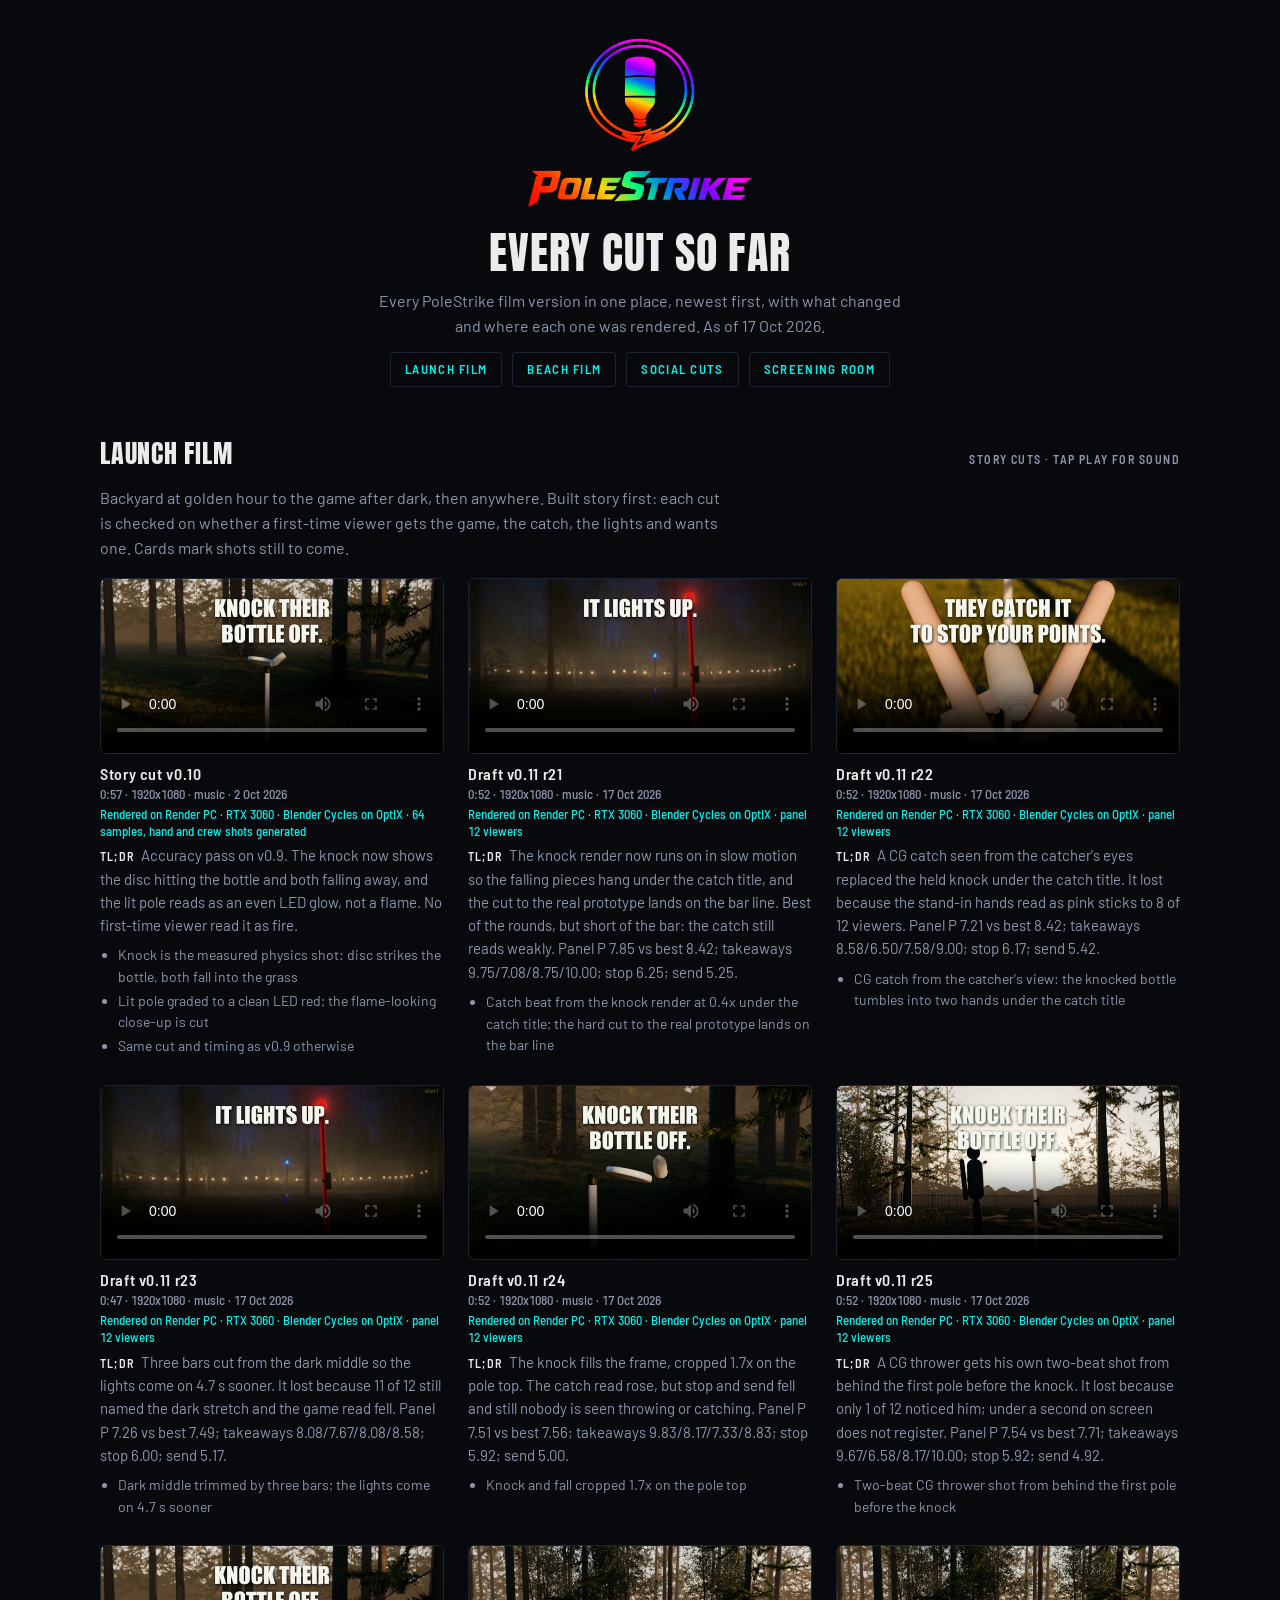
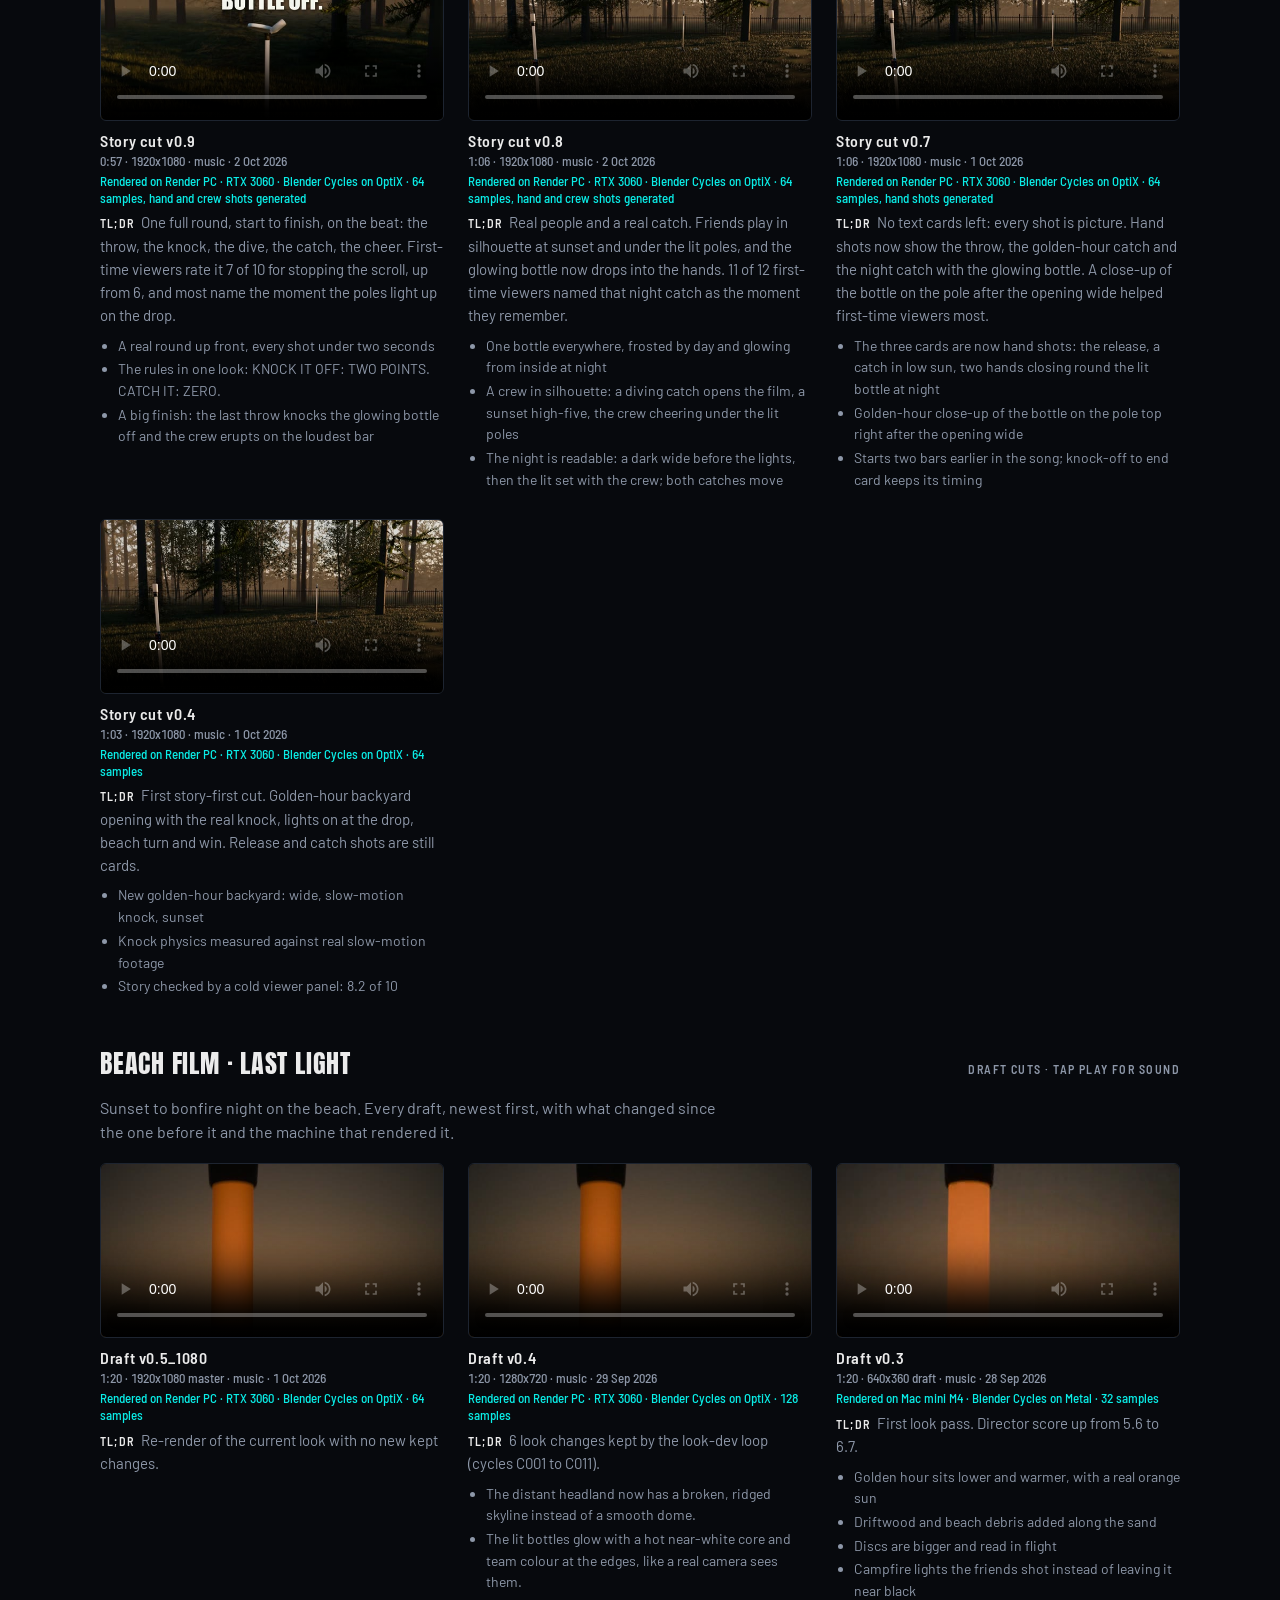
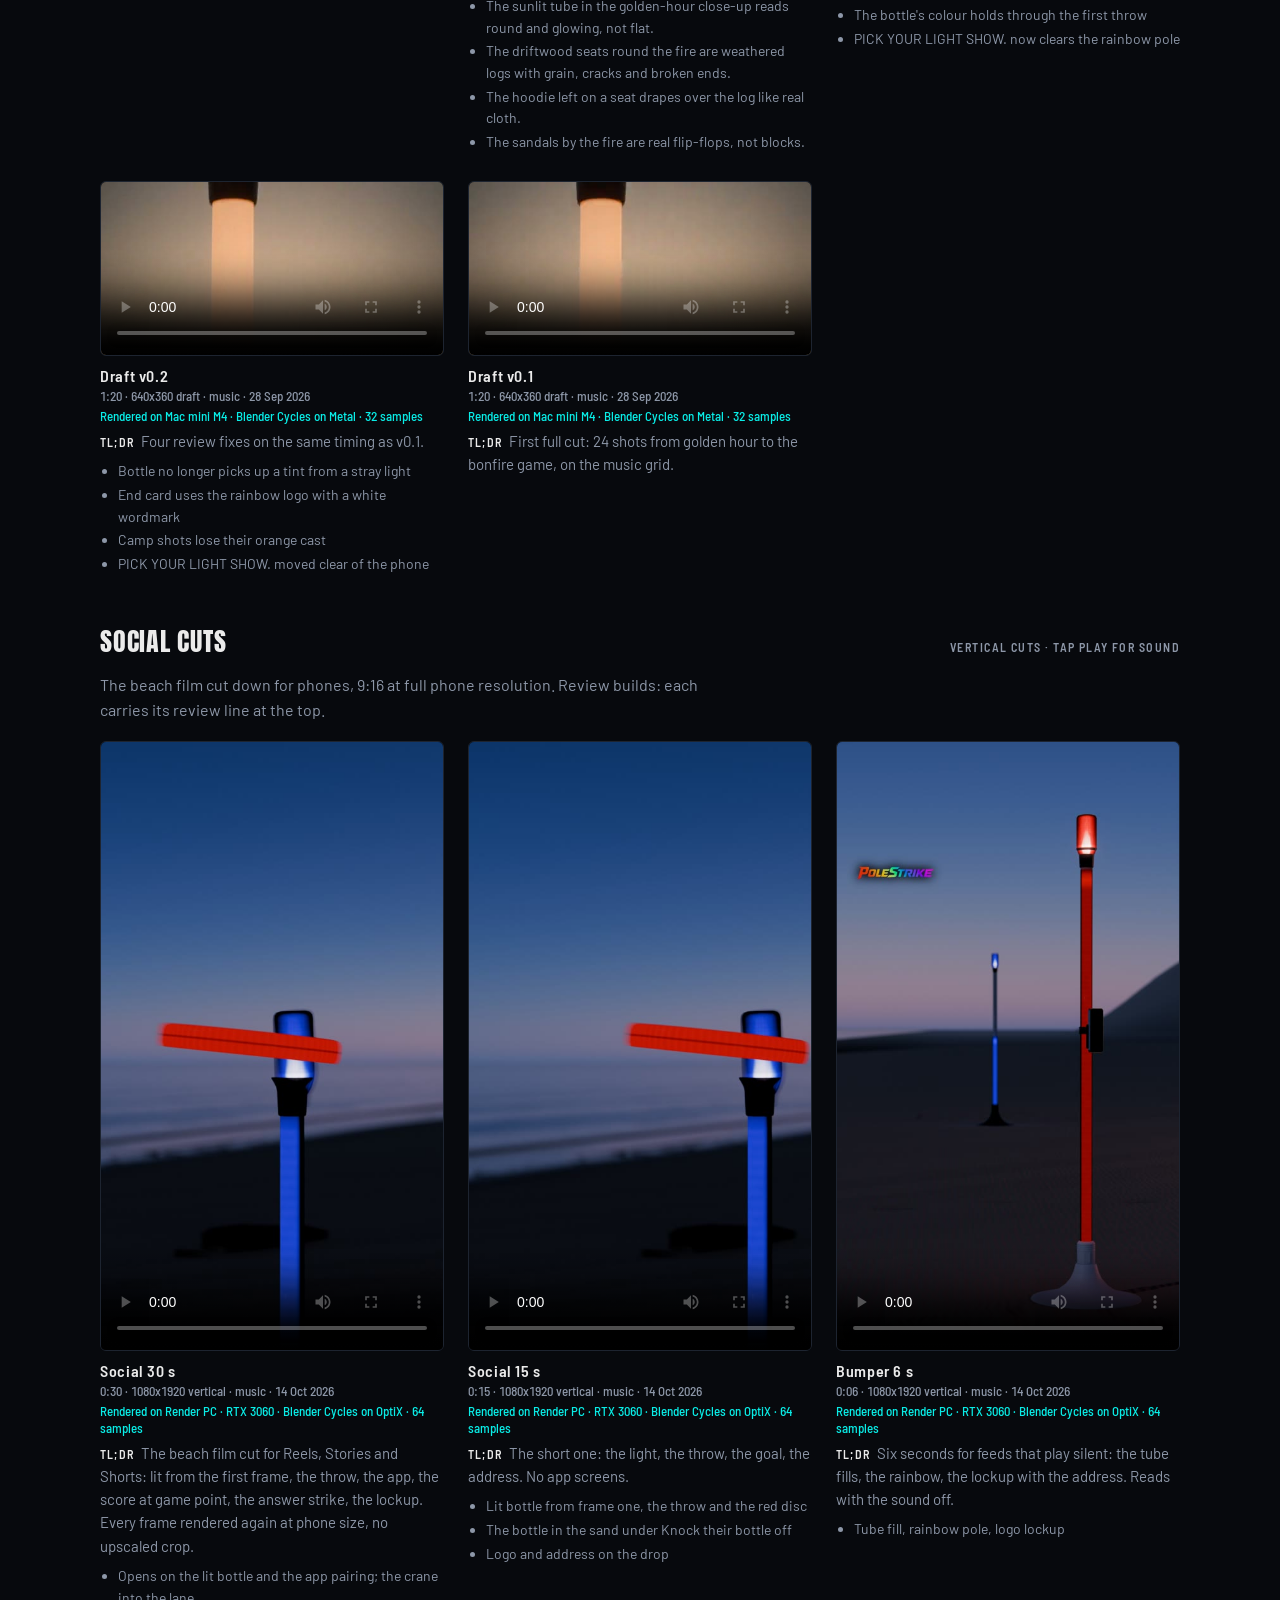
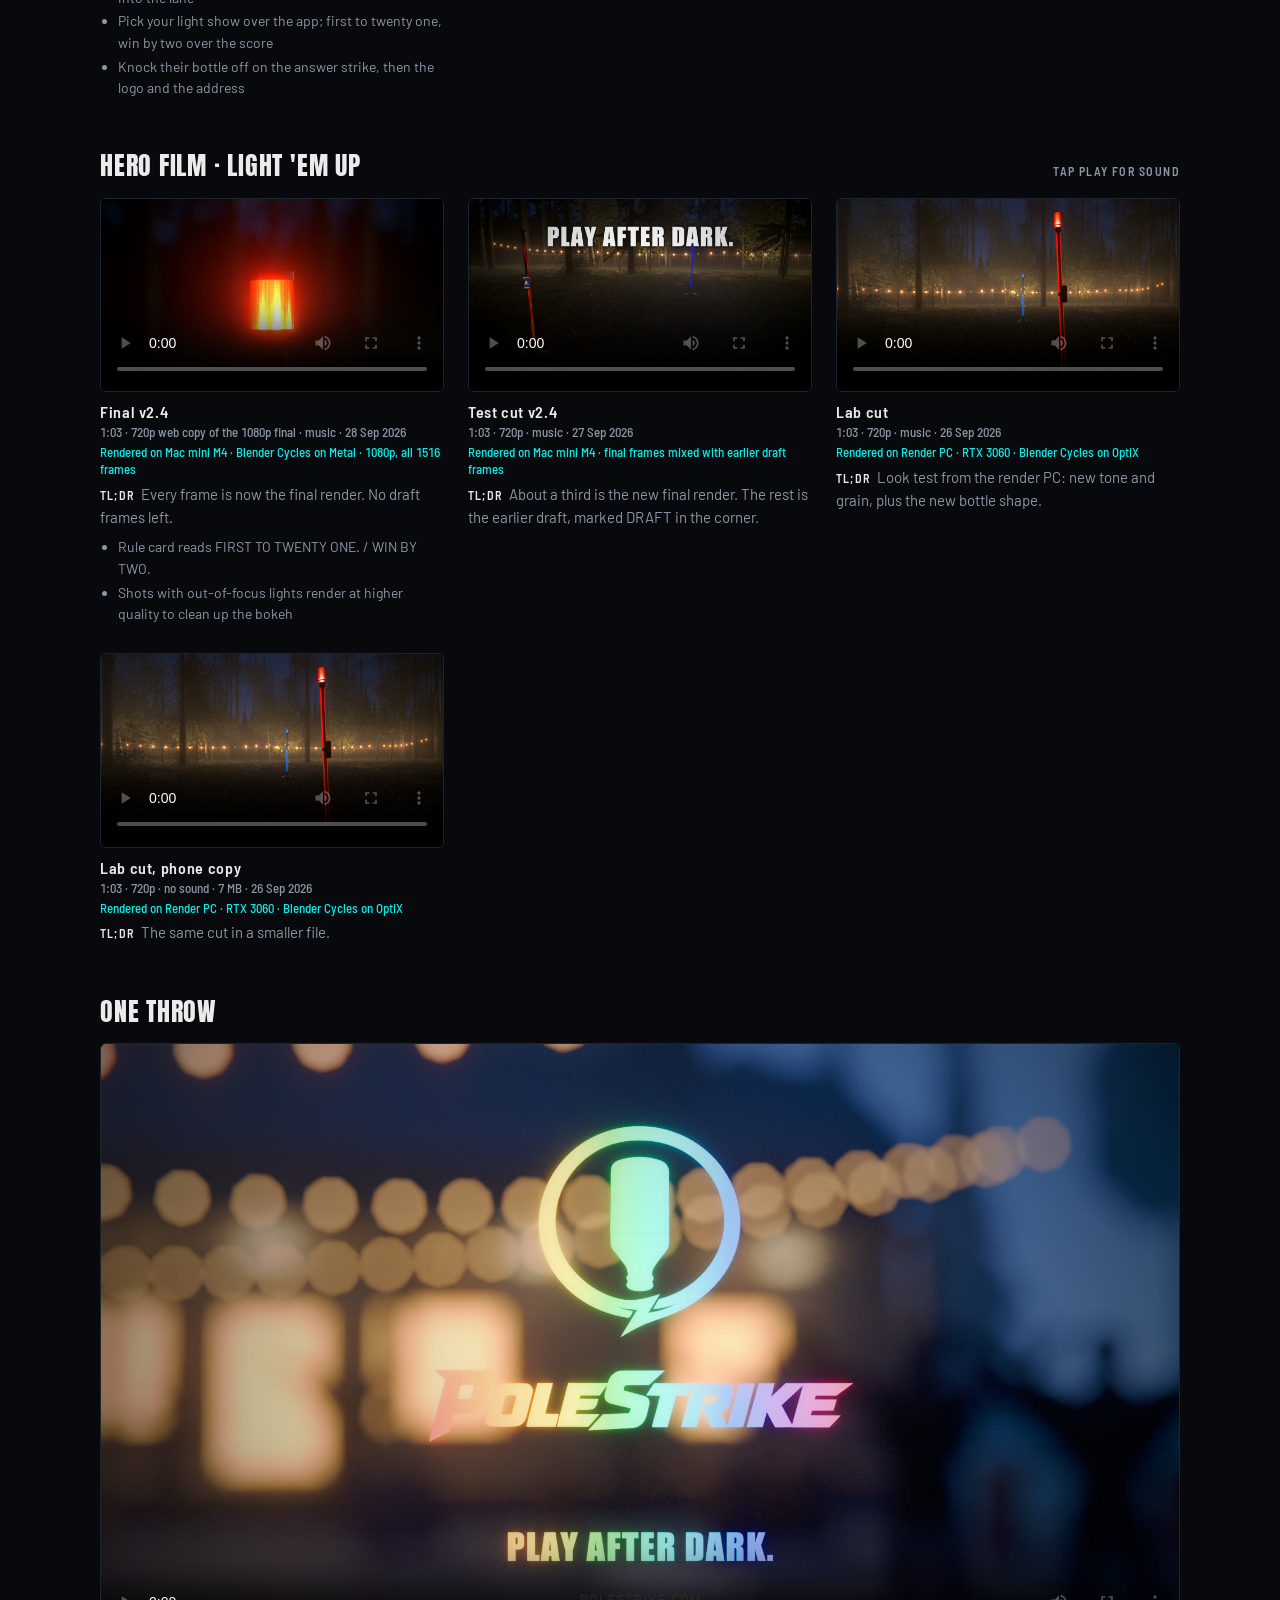
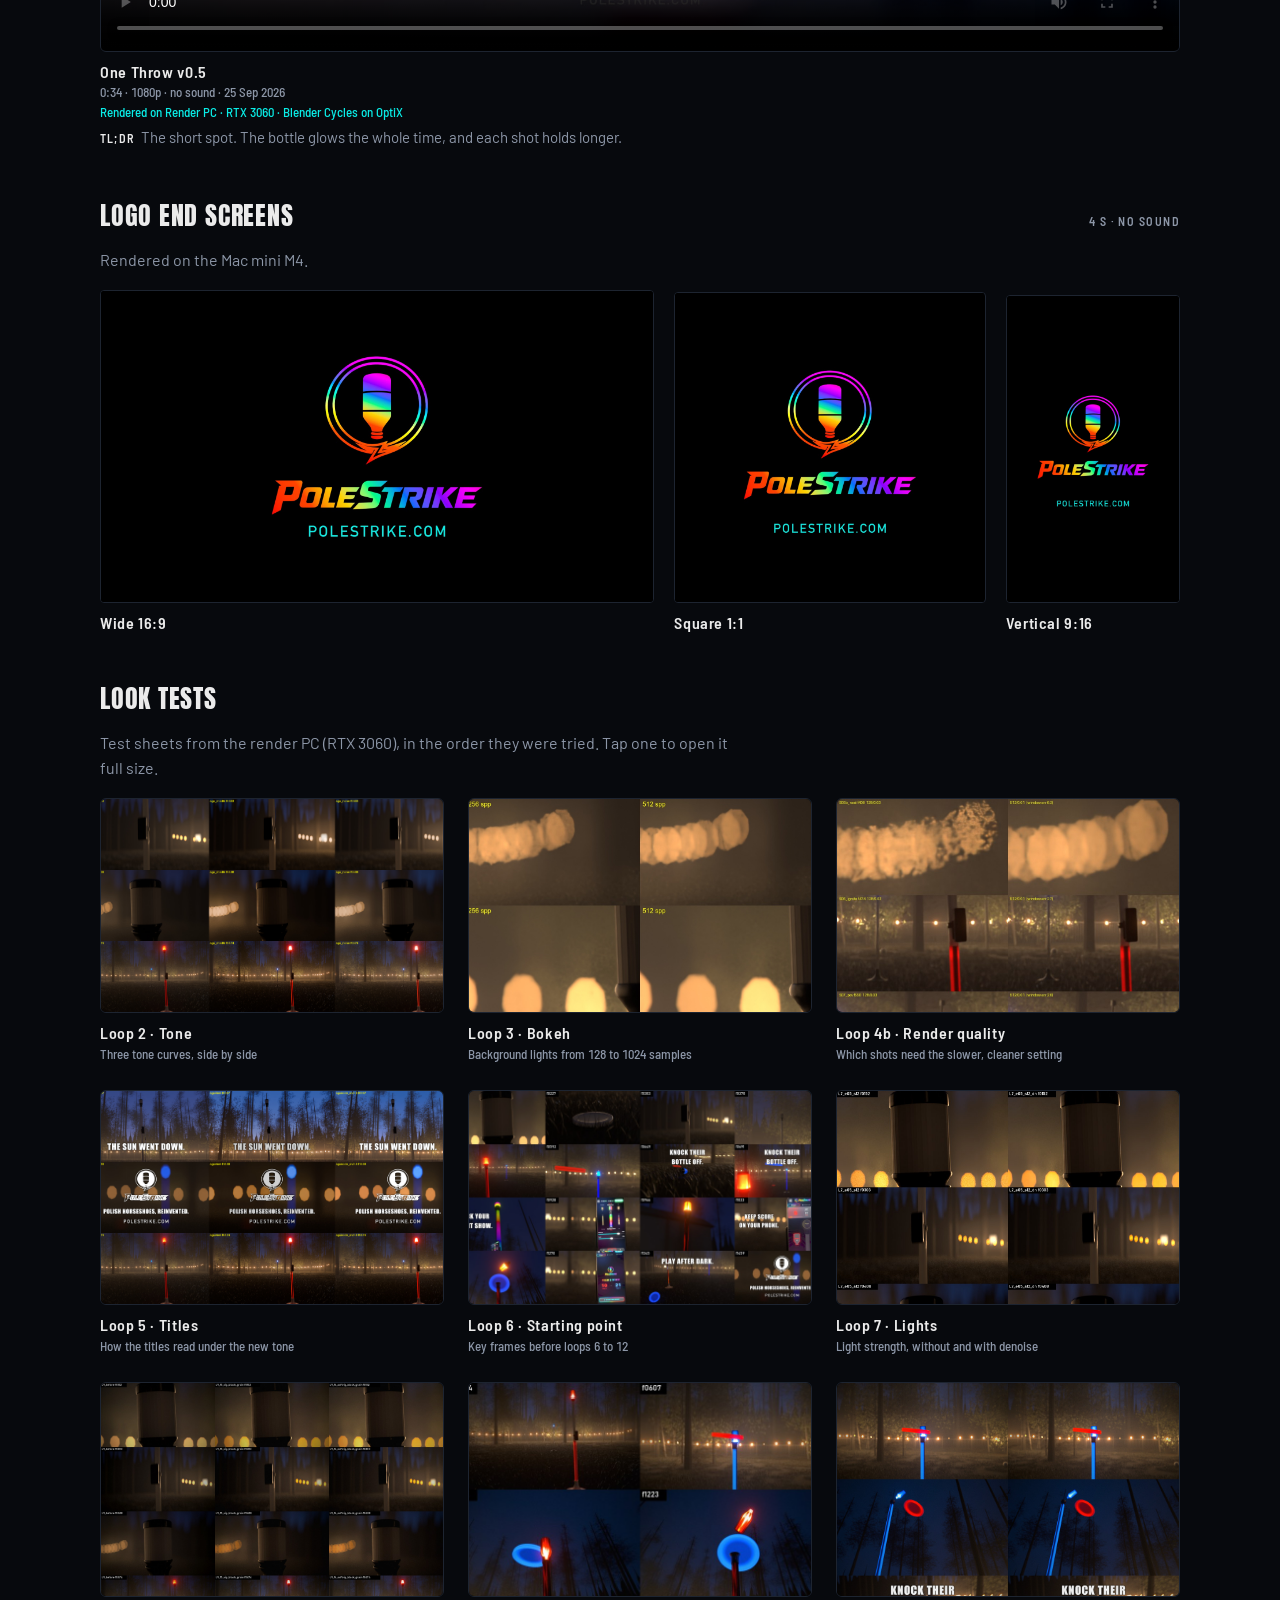
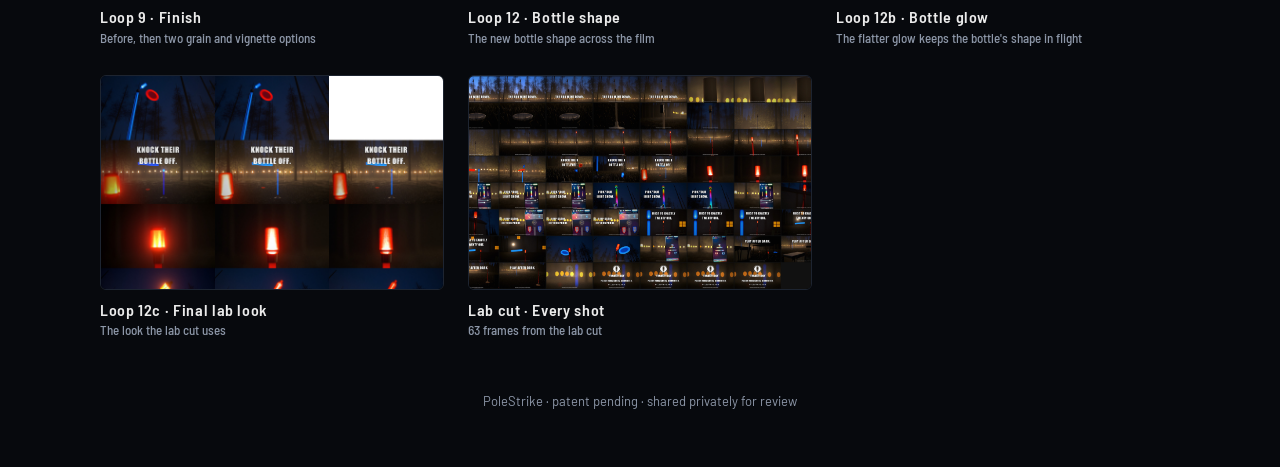
==== versions/index.html @ b23488db "Versions page: launch draft v0.11 r25 Co-Authored-By: Claude Fable 5.1 <noreply@anthropic.com>" ====
<!doctype html>
<html lang="en">
<head>
<meta charset="utf-8">
<meta name="viewport" content="width=device-width,initial-scale=1,viewport-fit=cover">
<meta name="robots" content="noindex, nofollow">
<title>PoleStrike Cuts</title>
<link rel="preconnect" href="https://fonts.googleapis.com">
<link rel="preconnect" href="https://fonts.gstatic.com" crossorigin>
<link rel="stylesheet" href="https://fonts.googleapis.com/css2?family=Anton&family=Barlow:wght@400;500;600&family=Barlow+Semi+Condensed:wght@500;600&display=swap">
<style>
  /* Same night palette as the screening room. */
  :root {
    color-scheme: dark;
    --night: #07090d;
    --panel: #10141b;
    --line: #1d2430;
    --text: #ebebeb;
    --muted: #8d97a8;
    --cyan: #0aede7;
    --display: "Anton", Impact, "Arial Narrow", sans-serif;
    --body: "Barlow", "Helvetica Neue", Arial, sans-serif;
    --label: "Barlow Semi Condensed", "Arial Narrow", Arial, sans-serif;
  }
  * { box-sizing: border-box; }
  body {
    margin: 0;
    background: var(--night);
    color: var(--text);
    font: 16px/1.55 var(--body);
    padding: max(32px, env(safe-area-inset-top)) 16px max(56px, env(safe-area-inset-bottom));
  }
  .wrap { max-width: 1080px; margin-inline: auto; display: grid; gap: 52px; }
  header { display: grid; justify-items: center; gap: 14px; text-align: center; }
  header img { width: min(240px, 56vw); height: auto; }
  header p { margin: 0; color: var(--muted); max-width: 60ch; }
  h1 {
    font: 400 clamp(30px, 5vw, 44px)/1.05 var(--display);
    letter-spacing: .02em; text-transform: uppercase; margin: 0; text-wrap: balance;
  }
  h2 {
    font: 400 26px/1.1 var(--display); letter-spacing: .03em; text-transform: uppercase;
    margin: 0; text-wrap: balance;
  }
  nav { display: flex; flex-wrap: wrap; justify-content: center; gap: 10px; }
  nav a {
    font: 600 13px/1 var(--label); letter-spacing: .1em; text-transform: uppercase;
    color: var(--cyan); text-decoration: none; border: 1px solid var(--line);
    padding: 10px 14px; border-radius: 3px;
  }
  nav a:hover, nav a:focus-visible { border-color: var(--cyan); }
  section { display: grid; gap: 18px; }
  .head { display: flex; flex-wrap: wrap; align-items: baseline; justify-content: space-between; gap: 8px 16px; }
  .label { font: 600 12px/1 var(--label); letter-spacing: .12em; text-transform: uppercase; color: var(--muted); }
  .note { margin: 0; color: var(--muted); max-width: 70ch; }
  .cuts, .sheets { display: grid; grid-template-columns: repeat(auto-fit, minmax(min(300px, 100%), 1fr)); gap: 28px 24px; }
  .sheets { grid-template-columns: repeat(auto-fill, minmax(min(300px, 100%), 1fr)); }
  figure { margin: 0; display: grid; gap: 10px; align-content: start; }
  video, figure img {
    display: block; width: 100%; height: auto; background: #000;
    border: 1px solid var(--line); border-radius: 6px;
  }
  .sheets img { aspect-ratio: 16 / 10; object-fit: cover; object-position: top; }
  .sheets a { display: block; border-radius: 6px; }
  .sheets a:hover img, .sheets a:focus-visible img { border-color: var(--cyan); }
  figcaption { display: grid; gap: 3px; }
  figcaption b { font: 600 16px/1.2 var(--label); letter-spacing: .04em; }
  figcaption span { font: 500 13px/1.3 var(--label); color: var(--muted); font-variant-numeric: tabular-nums; }
  figcaption p { margin: 2px 0 0; color: var(--muted); font-size: 15px; }
  .stings { display: grid; grid-template-columns: 1.78fr 1fr 0.56fr; gap: 20px; align-items: end; }
  .stings video { border-radius: 4px; }
  footer { color: var(--muted); font-size: 13px; text-align: center; }
  @media (max-width: 720px) {
    .stings { grid-template-columns: 1fr 0.56fr; }
    .stings figure.wide { grid-column: 1 / -1; }
  }

  figcaption .where { color: var(--cyan); }
  figcaption strong { font: 600 12px/1 var(--label); letter-spacing: .1em; color: var(--text); margin-right: 4px; }
  .chg { margin: 4px 0 0; padding-left: 18px; color: var(--muted); font-size: 14px; display: grid; gap: 2px; }
</style>
</head>
<body>
<div class="wrap">
  <header>
    <img src="../room/logo.png" alt="PoleStrike logo: the rainbow bottle emblem over the PoleStrike wordmark" width="900" height="615">
    <h1>Every cut so far</h1>
    <p>Every PoleStrike film version in one place, newest first, with what changed and where each one was rendered. As of 17 Oct 2026.</p>
    <nav aria-label="Sections"><a href="#launch-h">Launch film</a><a href="#beach-h">Beach film</a><a href="#social-h">Social cuts</a><a href="../room/">Screening room</a></nav>
  </header>
  <section aria-labelledby="launch-h"><div class="head"><h2 id="launch-h">Launch film</h2><span class="label">Story cuts · tap play for sound</span></div><p class="note">Backyard at golden hour to the game after dark, then anywhere. Built story first: each cut is checked on whether a first-time viewer gets the game, the catch, the lights and wants one. Cards mark shots still to come.</p><div class="cuts"><figure><video controls playsinline preload="metadata" poster="launch-v0.10.jpg" src="launch-v0.10.mp4"></video><figcaption><b>Story cut v0.10</b><span>0:57 · 1920x1080 · music · 2 Oct 2026</span><span class="where">Rendered on Render PC · RTX 3060 · Blender Cycles on OptiX · 64 samples, hand and crew shots generated</span><p><strong>TL;DR</strong> Accuracy pass on v0.9. The knock now shows the disc hitting the bottle and both falling away, and the lit pole reads as an even LED glow, not a flame. No first-time viewer read it as fire.</p><ul class="chg"><li>Knock is the measured physics shot: disc strikes the bottle, both fall into the grass</li><li>Lit pole graded to a clean LED red; the flame-looking close-up is cut</li><li>Same cut and timing as v0.9 otherwise</li></ul></figcaption></figure><figure><video controls playsinline preload="metadata" poster="launch-v0.11r21.jpg" src="launch-v0.11r21.mp4"></video><figcaption><b>Draft v0.11 r21</b><span>0:52 · 1920x1080 · music · 17 Oct 2026</span><span class="where">Rendered on Render PC · RTX 3060 · Blender Cycles on OptiX · panel 12 viewers</span><p><strong>TL;DR</strong> The knock render now runs on in slow motion so the falling pieces hang under the catch title, and the cut to the real prototype lands on the bar line. Best of the rounds, but short of the bar: the catch still reads weakly. Panel P 7.85 vs best 8.42; takeaways 9.75/7.08/8.75/10.00; stop 6.25; send 5.25.</p><ul class="chg"><li>Catch beat from the knock render at 0.4x under the catch title; the hard cut to the real prototype lands on the bar line</li></ul></figcaption></figure><figure><video controls playsinline preload="metadata" poster="launch-v0.11r22.jpg" src="launch-v0.11r22.mp4"></video><figcaption><b>Draft v0.11 r22</b><span>0:52 · 1920x1080 · music · 17 Oct 2026</span><span class="where">Rendered on Render PC · RTX 3060 · Blender Cycles on OptiX · panel 12 viewers</span><p><strong>TL;DR</strong> A CG catch seen from the catcher&#x27;s eyes replaced the held knock under the catch title. It lost because the stand-in hands read as pink sticks to 8 of 12 viewers. Panel P 7.21 vs best 8.42; takeaways 8.58/6.50/7.58/9.00; stop 6.17; send 5.42.</p><ul class="chg"><li>CG catch from the catcher&#x27;s view: the knocked bottle tumbles into two hands under the catch title</li></ul></figcaption></figure><figure><video controls playsinline preload="metadata" poster="launch-v0.11r23.jpg" src="launch-v0.11r23.mp4"></video><figcaption><b>Draft v0.11 r23</b><span>0:47 · 1920x1080 · music · 17 Oct 2026</span><span class="where">Rendered on Render PC · RTX 3060 · Blender Cycles on OptiX · panel 12 viewers</span><p><strong>TL;DR</strong> Three bars cut from the dark middle so the lights come on 4.7 s sooner. It lost because 11 of 12 still named the dark stretch and the game read fell. Panel P 7.26 vs best 7.49; takeaways 8.08/7.67/8.08/8.58; stop 6.00; send 5.17.</p><ul class="chg"><li>Dark middle trimmed by three bars; the lights come on 4.7 s sooner</li></ul></figcaption></figure><figure><video controls playsinline preload="metadata" poster="launch-v0.11r24.jpg" src="launch-v0.11r24.mp4"></video><figcaption><b>Draft v0.11 r24</b><span>0:52 · 1920x1080 · music · 17 Oct 2026</span><span class="where">Rendered on Render PC · RTX 3060 · Blender Cycles on OptiX · panel 12 viewers</span><p><strong>TL;DR</strong> The knock fills the frame, cropped 1.7x on the pole top. The catch read rose, but stop and send fell and still nobody is seen throwing or catching. Panel P 7.51 vs best 7.56; takeaways 9.83/8.17/7.33/8.83; stop 5.92; send 5.00.</p><ul class="chg"><li>Knock and fall cropped 1.7x on the pole top</li></ul></figcaption></figure><figure><video controls playsinline preload="metadata" poster="launch-v0.11r25.jpg" src="launch-v0.11r25.mp4"></video><figcaption><b>Draft v0.11 r25</b><span>0:52 · 1920x1080 · music · 17 Oct 2026</span><span class="where">Rendered on Render PC · RTX 3060 · Blender Cycles on OptiX · panel 12 viewers</span><p><strong>TL;DR</strong> A CG thrower gets his own two-beat shot from behind the first pole before the knock. It lost because only 1 of 12 noticed him; under a second on screen does not register. Panel P 7.54 vs best 7.71; takeaways 9.67/6.58/8.17/10.00; stop 5.92; send 4.92.</p><ul class="chg"><li>Two-beat CG thrower shot from behind the first pole before the knock</li></ul></figcaption></figure><figure><video controls playsinline preload="metadata" poster="launch-v0.9.jpg" src="launch-v0.9.mp4"></video><figcaption><b>Story cut v0.9</b><span>0:57 · 1920x1080 · music · 2 Oct 2026</span><span class="where">Rendered on Render PC · RTX 3060 · Blender Cycles on OptiX · 64 samples, hand and crew shots generated</span><p><strong>TL;DR</strong> One full round, start to finish, on the beat: the throw, the knock, the dive, the catch, the cheer. First-time viewers rate it 7 of 10 for stopping the scroll, up from 6, and most name the moment the poles light up on the drop.</p><ul class="chg"><li>A real round up front, every shot under two seconds</li><li>The rules in one look: KNOCK IT OFF: TWO POINTS. CATCH IT: ZERO.</li><li>A big finish: the last throw knocks the glowing bottle off and the crew erupts on the loudest bar</li></ul></figcaption></figure><figure><video controls playsinline preload="metadata" poster="launch-v0.8.jpg" src="launch-v0.8.mp4"></video><figcaption><b>Story cut v0.8</b><span>1:06 · 1920x1080 · music · 2 Oct 2026</span><span class="where">Rendered on Render PC · RTX 3060 · Blender Cycles on OptiX · 64 samples, hand and crew shots generated</span><p><strong>TL;DR</strong> Real people and a real catch. Friends play in silhouette at sunset and under the lit poles, and the glowing bottle now drops into the hands. 11 of 12 first-time viewers named that night catch as the moment they remember.</p><ul class="chg"><li>One bottle everywhere, frosted by day and glowing from inside at night</li><li>A crew in silhouette: a diving catch opens the film, a sunset high-five, the crew cheering under the lit poles</li><li>The night is readable: a dark wide before the lights, then the lit set with the crew; both catches move</li></ul></figcaption></figure><figure><video controls playsinline preload="metadata" poster="launch-v0.7.jpg" src="launch-v0.7.mp4"></video><figcaption><b>Story cut v0.7</b><span>1:06 · 1920x1080 · music · 1 Oct 2026</span><span class="where">Rendered on Render PC · RTX 3060 · Blender Cycles on OptiX · 64 samples, hand shots generated</span><p><strong>TL;DR</strong> No text cards left: every shot is picture. Hand shots now show the throw, the golden-hour catch and the night catch with the glowing bottle. A close-up of the bottle on the pole after the opening wide helped first-time viewers most.</p><ul class="chg"><li>The three cards are now hand shots: the release, a catch in low sun, two hands closing round the lit bottle at night</li><li>Golden-hour close-up of the bottle on the pole top right after the opening wide</li><li>Starts two bars earlier in the song; knock-off to end card keeps its timing</li></ul></figcaption></figure><figure><video controls playsinline preload="metadata" poster="launch-v0.4.jpg" src="launch-v0.4.mp4"></video><figcaption><b>Story cut v0.4</b><span>1:03 · 1920x1080 · music · 1 Oct 2026</span><span class="where">Rendered on Render PC · RTX 3060 · Blender Cycles on OptiX · 64 samples</span><p><strong>TL;DR</strong> First story-first cut. Golden-hour backyard opening with the real knock, lights on at the drop, beach turn and win. Release and catch shots are still cards.</p><ul class="chg"><li>New golden-hour backyard: wide, slow-motion knock, sunset</li><li>Knock physics measured against real slow-motion footage</li><li>Story checked by a cold viewer panel: 8.2 of 10</li></ul></figcaption></figure></div></section><section aria-labelledby="beach-h"><div class="head"><h2 id="beach-h">Beach film · Last Light</h2><span class="label">Draft cuts · tap play for sound</span></div><p class="note">Sunset to bonfire night on the beach. Every draft, newest first, with what changed since the one before it and the machine that rendered it.</p><div class="cuts"><figure><video controls playsinline preload="metadata" poster="beach-v0.5_1080.jpg" src="beach-v0.5_1080.mp4"></video><figcaption><b>Draft v0.5_1080</b><span>1:20 · 1920x1080 master · music · 1 Oct 2026</span><span class="where">Rendered on Render PC · RTX 3060 · Blender Cycles on OptiX · 64 samples</span><p><strong>TL;DR</strong> Re-render of the current look with no new kept changes.</p></figcaption></figure><figure><video controls playsinline preload="metadata" poster="beach-v0.4.jpg" src="beach-v0.4.mp4"></video><figcaption><b>Draft v0.4</b><span>1:20 · 1280x720 · music · 29 Sep 2026</span><span class="where">Rendered on Render PC · RTX 3060 · Blender Cycles on OptiX · 128 samples</span><p><strong>TL;DR</strong> 6 look changes kept by the look-dev loop (cycles C001 to C011).</p><ul class="chg"><li>The distant headland now has a broken, ridged skyline instead of a smooth dome.</li><li>The lit bottles glow with a hot near-white core and team colour at the edges, like a real camera sees them.</li><li>The sunlit tube in the golden-hour close-up reads round and glowing, not flat.</li><li>The driftwood seats round the fire are weathered logs with grain, cracks and broken ends.</li><li>The hoodie left on a seat drapes over the log like real cloth.</li><li>The sandals by the fire are real flip-flops, not blocks.</li></ul></figcaption></figure><figure><video controls playsinline preload="metadata" poster="beach-v0.3.jpg" src="beach-v0.3.mp4"></video><figcaption><b>Draft v0.3</b><span>1:20 · 640x360 draft · music · 28 Sep 2026</span><span class="where">Rendered on Mac mini M4 · Blender Cycles on Metal · 32 samples</span><p><strong>TL;DR</strong> First look pass. Director score up from 5.6 to 6.7.</p><ul class="chg"><li>Golden hour sits lower and warmer, with a real orange sun</li><li>Driftwood and beach debris added along the sand</li><li>Discs are bigger and read in flight</li><li>Campfire lights the friends shot instead of leaving it near black</li><li>The bottle&#x27;s colour holds through the first throw</li><li>PICK YOUR LIGHT SHOW. now clears the rainbow pole</li></ul></figcaption></figure><figure><video controls playsinline preload="metadata" poster="beach-v0.2.jpg" src="beach-v0.2.mp4"></video><figcaption><b>Draft v0.2</b><span>1:20 · 640x360 draft · music · 28 Sep 2026</span><span class="where">Rendered on Mac mini M4 · Blender Cycles on Metal · 32 samples</span><p><strong>TL;DR</strong> Four review fixes on the same timing as v0.1.</p><ul class="chg"><li>Bottle no longer picks up a tint from a stray light</li><li>End card uses the rainbow logo with a white wordmark</li><li>Camp shots lose their orange cast</li><li>PICK YOUR LIGHT SHOW. moved clear of the phone</li></ul></figcaption></figure><figure><video controls playsinline preload="metadata" poster="beach-v0.1.jpg" src="beach-v0.1.mp4"></video><figcaption><b>Draft v0.1</b><span>1:20 · 640x360 draft · music · 28 Sep 2026</span><span class="where">Rendered on Mac mini M4 · Blender Cycles on Metal · 32 samples</span><p><strong>TL;DR</strong> First full cut: 24 shots from golden hour to the bonfire game, on the music grid.</p></figcaption></figure></div></section><section aria-labelledby="social-h"><div class="head"><h2 id="social-h">Social cuts</h2><span class="label">Vertical cuts · tap play for sound</span></div><p class="note">The beach film cut down for phones, 9:16 at full phone resolution. Review builds: each carries its review line at the top.</p><div class="cuts"><figure><video controls playsinline preload="metadata" poster="social30-native.jpg" src="social30-native.mp4"></video><figcaption><b>Social 30 s</b><span>0:30 · 1080x1920 vertical · music · 14 Oct 2026</span><span class="where">Rendered on Render PC · RTX 3060 · Blender Cycles on OptiX · 64 samples</span><p><strong>TL;DR</strong> The beach film cut for Reels, Stories and Shorts: lit from the first frame, the throw, the app, the score at game point, the answer strike, the lockup. Every frame rendered again at phone size, no upscaled crop.</p><ul class="chg"><li>Opens on the lit bottle and the app pairing; the crane into the lane</li><li>Pick your light show over the app; first to twenty one, win by two over the score</li><li>Knock their bottle off on the answer strike, then the logo and the address</li></ul></figcaption></figure><figure><video controls playsinline preload="metadata" poster="social15-native.jpg" src="social15-native.mp4"></video><figcaption><b>Social 15 s</b><span>0:15 · 1080x1920 vertical · music · 14 Oct 2026</span><span class="where">Rendered on Render PC · RTX 3060 · Blender Cycles on OptiX · 64 samples</span><p><strong>TL;DR</strong> The short one: the light, the throw, the goal, the address. No app screens.</p><ul class="chg"><li>Lit bottle from frame one, the throw and the red disc</li><li>The bottle in the sand under Knock their bottle off</li><li>Logo and address on the drop</li></ul></figcaption></figure><figure><video controls playsinline preload="metadata" poster="bumper-native.jpg" src="bumper-native.mp4"></video><figcaption><b>Bumper 6 s</b><span>0:06 · 1080x1920 vertical · music · 14 Oct 2026</span><span class="where">Rendered on Render PC · RTX 3060 · Blender Cycles on OptiX · 64 samples</span><p><strong>TL;DR</strong> Six seconds for feeds that play silent: the tube fills, the rainbow, the lockup with the address. Reads with the sound off.</p><ul class="chg"><li>Tube fill, rainbow pole, logo lockup</li></ul></figcaption></figure></div></section><section aria-labelledby="hero-h"><div class="head"><h2 id="hero-h">Hero film · Light &#x27;Em Up</h2><span class="label">Tap play for sound</span></div><div class="cuts"><figure><video controls playsinline preload="metadata" poster="film-v2.4-final.jpg" src="film-v2.4-final.mp4"></video><figcaption><b>Final v2.4</b><span>1:03 · 720p web copy of the 1080p final · music · 28 Sep 2026</span><span class="where">Rendered on Mac mini M4 · Blender Cycles on Metal · 1080p, all 1516 frames</span><p><strong>TL;DR</strong> Every frame is now the final render. No draft frames left.</p><ul class="chg"><li>Rule card reads FIRST TO TWENTY ONE. / WIN BY TWO.</li><li>Shots with out-of-focus lights render at higher quality to clean up the bokeh</li></ul></figcaption></figure><figure><video controls playsinline preload="metadata" poster="../room/poster.jpg" src="../room/film.mp4"></video><figcaption><b>Test cut v2.4</b><span>1:03 · 720p · music · 27 Sep 2026</span><span class="where">Rendered on Mac mini M4 · final frames mixed with earlier draft frames</span><p><strong>TL;DR</strong> About a third is the new final render. The rest is the earlier draft, marked DRAFT in the corner.</p></figcaption></figure><figure><video controls playsinline preload="metadata" poster="../poster-r0.jpg" src="../v2lab-720p-r0.mp4"></video><figcaption><b>Lab cut</b><span>1:03 · 720p · music · 26 Sep 2026</span><span class="where">Rendered on Render PC · RTX 3060 · Blender Cycles on OptiX</span><p><strong>TL;DR</strong> Look test from the render PC: new tone and grain, plus the new bottle shape.</p></figcaption></figure><figure><video controls playsinline preload="metadata" poster="../poster-r0.jpg" src="lab-cut-phone.mp4"></video><figcaption><b>Lab cut, phone copy</b><span>1:03 · 720p · no sound · 7 MB · 26 Sep 2026</span><span class="where">Rendered on Render PC · RTX 3060 · Blender Cycles on OptiX</span><p><strong>TL;DR</strong> The same cut in a smaller file.</p></figcaption></figure></div></section><section aria-labelledby="throw-h"><div class="head"><h2 id="throw-h">One Throw</h2></div><div class="cuts"><figure><video controls playsinline preload="metadata" poster="one-throw-v05.jpg" src="one-throw-v05.mp4"></video><figcaption><b>One Throw v0.5</b><span>0:34 · 1080p · no sound · 25 Sep 2026</span><span class="where">Rendered on Render PC · RTX 3060 · Blender Cycles on OptiX</span><p><strong>TL;DR</strong> The short spot. The bottle glows the whole time, and each shot holds longer.</p></figcaption></figure></div></section><section aria-labelledby="stings-h"><div class="head"><h2 id="stings-h">Logo end screens</h2><span class="label">4 s · no sound</span></div><p class="note">Rendered on the Mac mini M4.</p><div class="stings"><figure class="wide"><video src="../room/sting_wide.mp4" poster="sting-wide.jpg" autoplay muted loop playsinline aria-label="Wide 16:9 logo end screen"></video><figcaption><b>Wide 16:9</b></figcaption></figure><figure><video src="../room/sting_square.mp4" poster="sting-square.jpg" autoplay muted loop playsinline aria-label="Square 1:1 logo end screen"></video><figcaption><b>Square 1:1</b></figcaption></figure><figure><video src="../room/sting_vertical.mp4" poster="sting-vertical.jpg" autoplay muted loop playsinline aria-label="Vertical 9:16 logo end screen"></video><figcaption><b>Vertical 9:16</b></figcaption></figure></div></section><section aria-labelledby="look-h"><div class="head"><h2 id="look-h">Look tests</h2></div><p class="note">Test sheets from the render PC (RTX 3060), in the order they were tried. Tap one to open it full size.</p><div class="sheets"><figure><a href="lab-02-tone.jpg"><img src="lab-02-tone.jpg" alt="Loop 2 test sheet: three tone curves compared" width="1920" height="1080" loading="lazy"></a><figcaption><b>Loop 2 · Tone</b><span>Three tone curves, side by side</span></figcaption></figure><figure><a href="lab-03-bokeh.jpg"><img src="lab-03-bokeh.jpg" alt="Loop 3 test sheet: background lights at four sample counts" width="2160" height="660" loading="lazy"></a><figcaption><b>Loop 3 · Bokeh</b><span>Background lights from 128 to 1024 samples</span></figcaption></figure><figure><a href="lab-04b-samples.jpg"><img src="lab-04b-samples.jpg" alt="Loop 4b test sheet: shots at two quality settings" width="960" height="2700" loading="lazy"></a><figcaption><b>Loop 4b · Render quality</b><span>Which shots need the slower, cleaner setting</span></figcaption></figure><figure><a href="lab-05-titles.jpg"><img src="lab-05-titles.jpg" alt="Loop 5 test sheet: titles under three tone settings" width="1920" height="1080" loading="lazy"></a><figcaption><b>Loop 5 · Titles</b><span>How the titles read under the new tone</span></figcaption></figure><figure><a href="lab-06-start.jpg"><img src="lab-06-start.jpg" alt="Loop 6 test sheet: key frames before the later look changes" width="2304" height="864" loading="lazy"></a><figcaption><b>Loop 6 · Starting point</b><span>Key frames before loops 6 to 12</span></figcaption></figure><figure><a href="lab-07-lights.jpg"><img src="lab-07-lights.jpg" alt="Loop 7 test sheet: light strength without and with denoise" width="1280" height="2160" loading="lazy"></a><figcaption><b>Loop 7 · Lights</b><span>Light strength, without and with denoise</span></figcaption></figure><figure><a href="lab-09-finish.jpg"><img src="lab-09-finish.jpg" alt="Loop 9 test sheet: finish options compared" width="1920" height="2160" loading="lazy"></a><figcaption><b>Loop 9 · Finish</b><span>Before, then two grain and vignette options</span></figcaption></figure><figure><a href="lab-12-bottle.jpg"><img src="lab-12-bottle.jpg" alt="Loop 12 test sheet: the new bottle shape across the film" width="2304" height="432" loading="lazy"></a><figcaption><b>Loop 12 · Bottle shape</b><span>The new bottle shape across the film</span></figcaption></figure><figure><a href="lab-12b-glow.jpg"><img src="lab-12b-glow.jpg" alt="Loop 12b test sheet: two bottle glow settings" width="960" height="1890" loading="lazy"></a><figcaption><b>Loop 12b · Bottle glow</b><span>The flatter glow keeps the bottle&#x27;s shape in flight</span></figcaption></figure><figure><a href="lab-12c-final.jpg"><img src="lab-12c-final.jpg" alt="Loop 12c test sheet: the final lab look" width="1440" height="1080" loading="lazy"></a><figcaption><b>Loop 12c · Final lab look</b><span>The look the lab cut uses</span></figcaption></figure><figure><a href="lab-cut-every-shot.jpg"><img src="lab-cut-every-shot.jpg" alt="Contact sheet of 63 frames from the lab cut" width="2592" height="1472" loading="lazy"></a><figcaption><b>Lab cut · Every shot</b><span>63 frames from the lab cut</span></figcaption></figure></div></section>
  <footer>PoleStrike · patent pending · shared privately for review</footer>
</div>
</body>
</html>
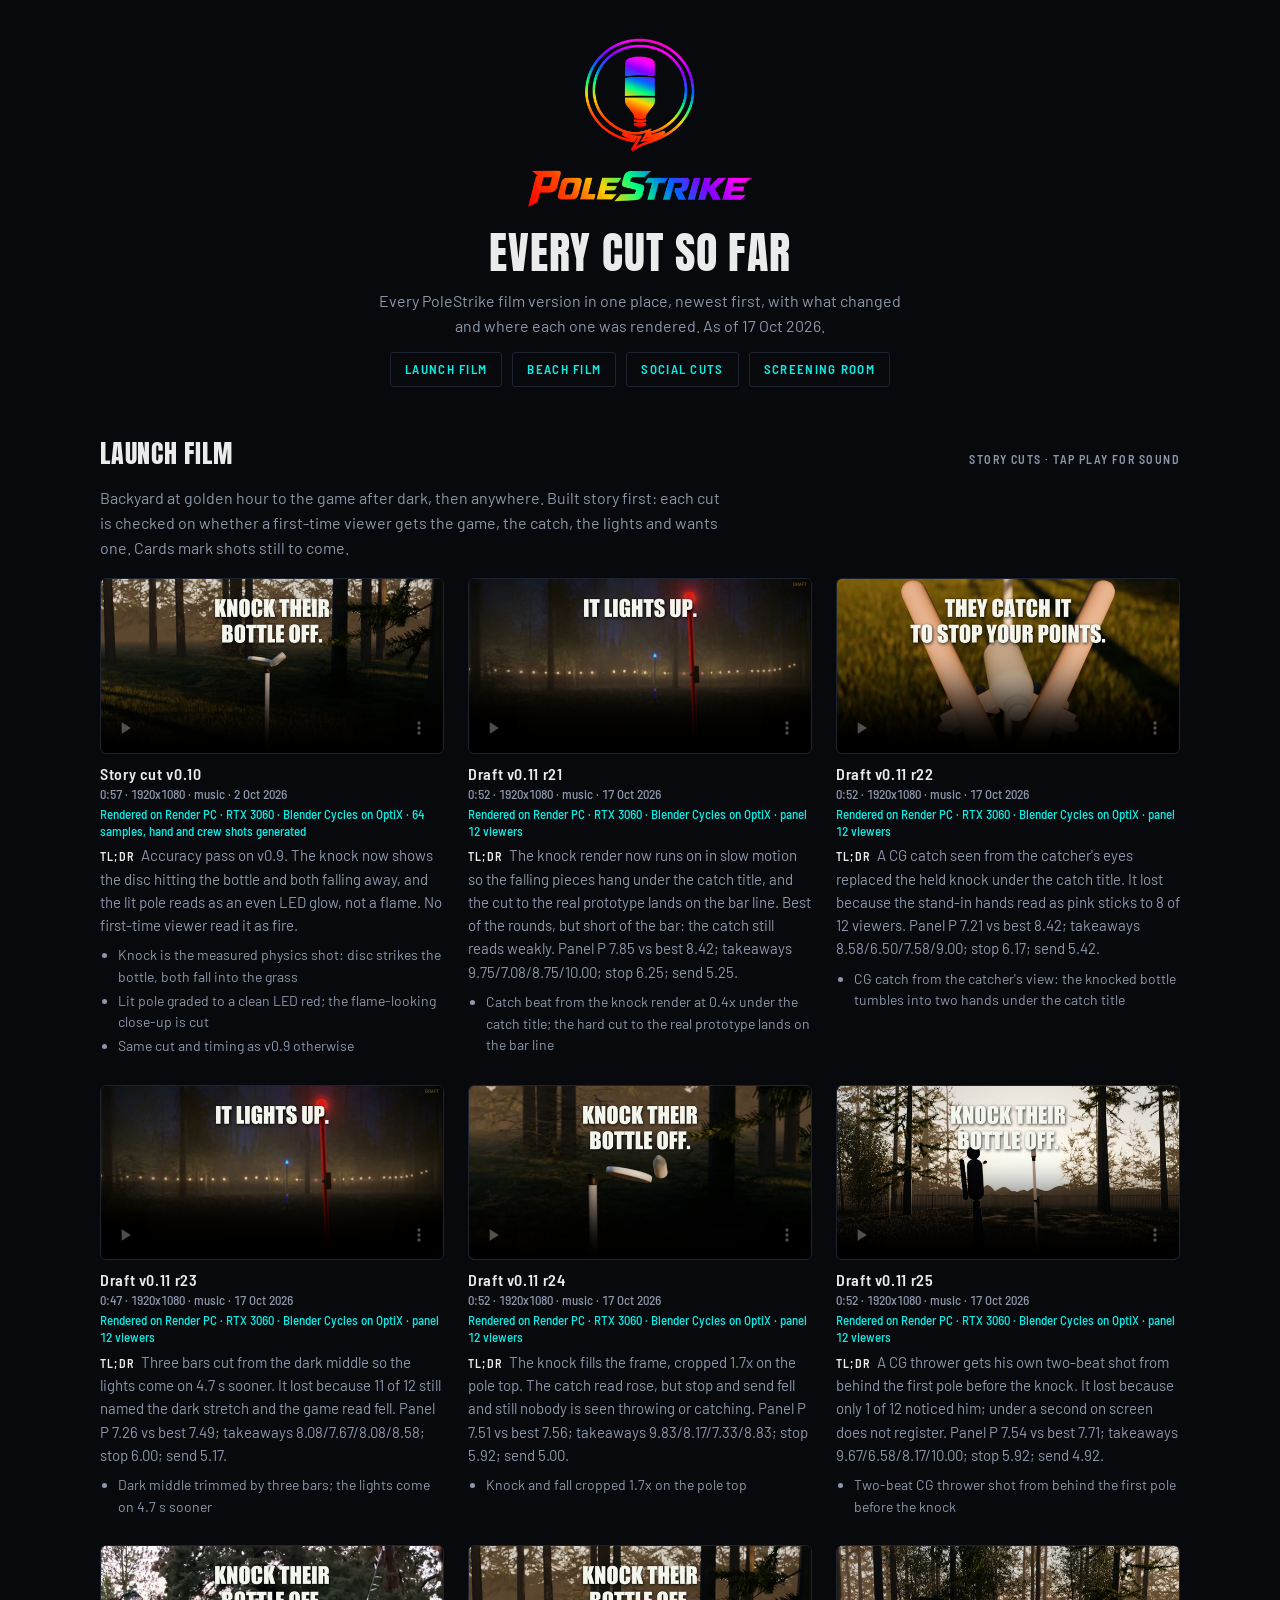
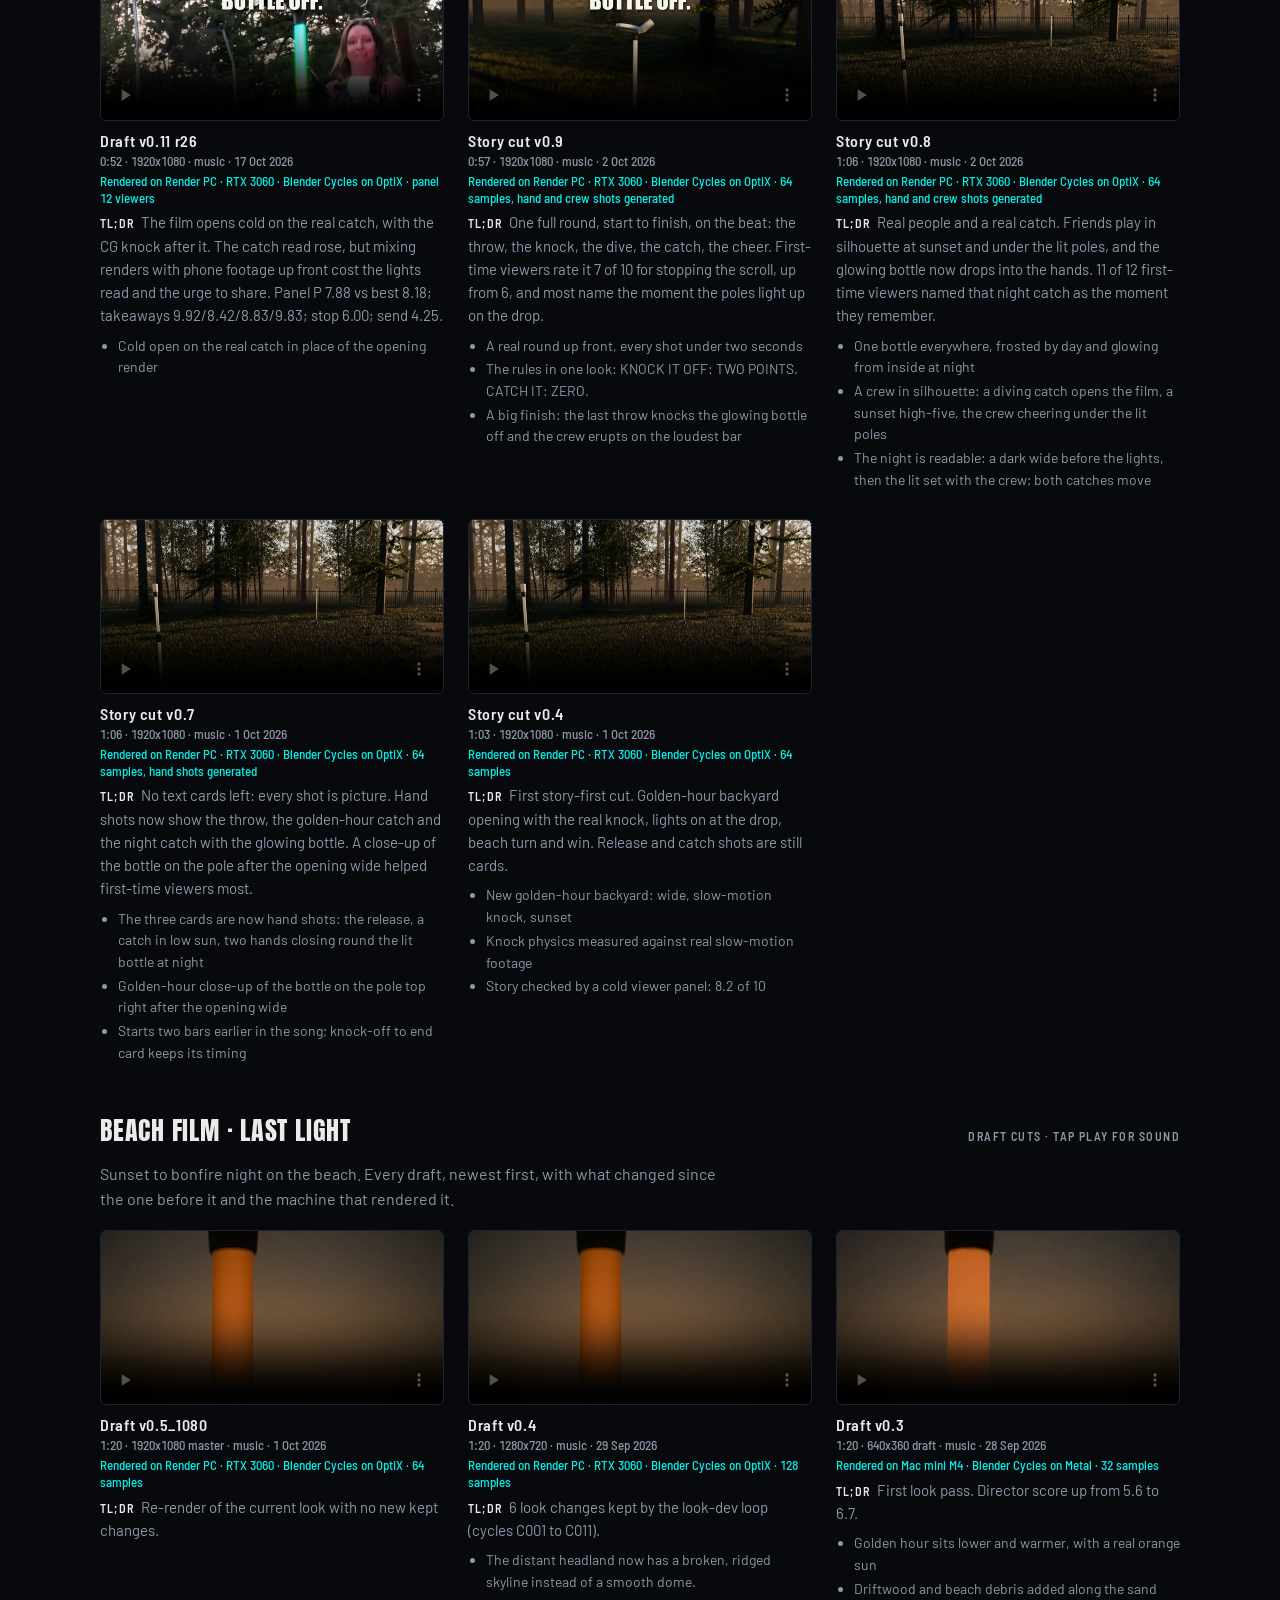
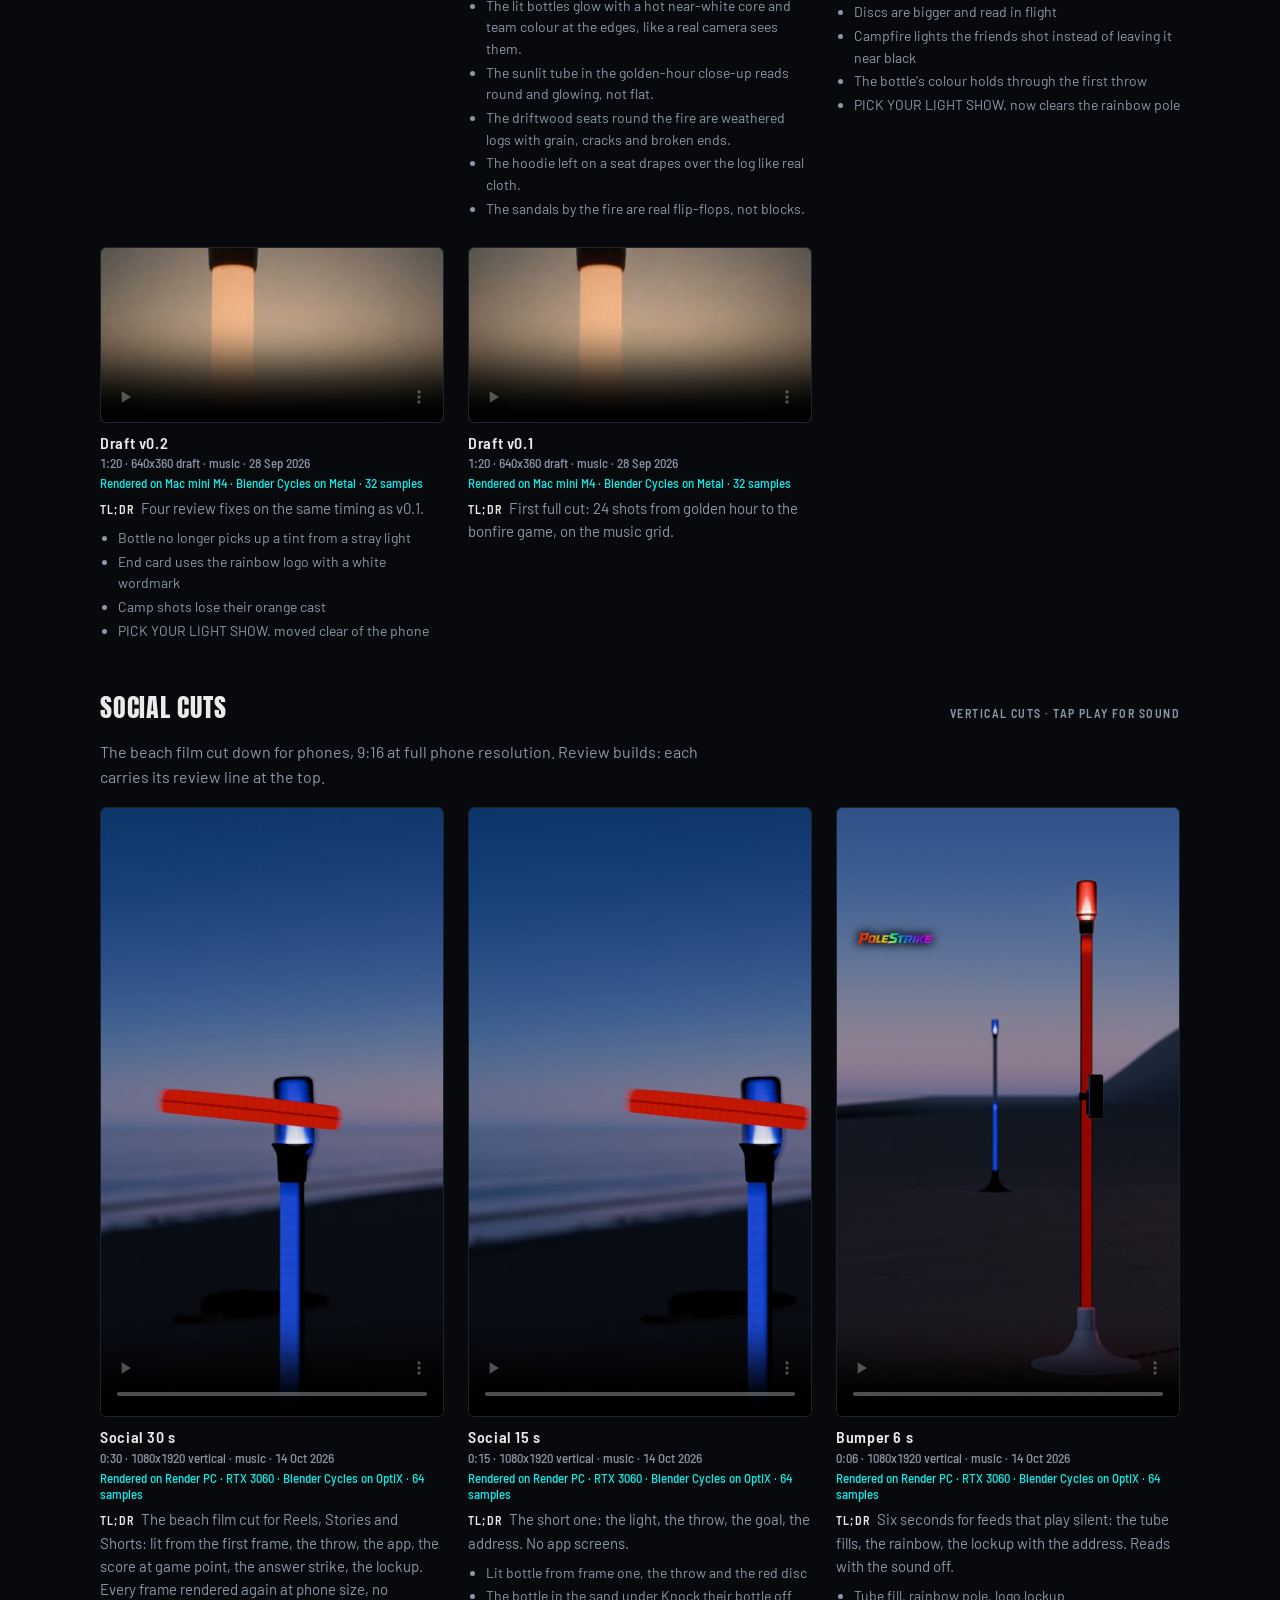
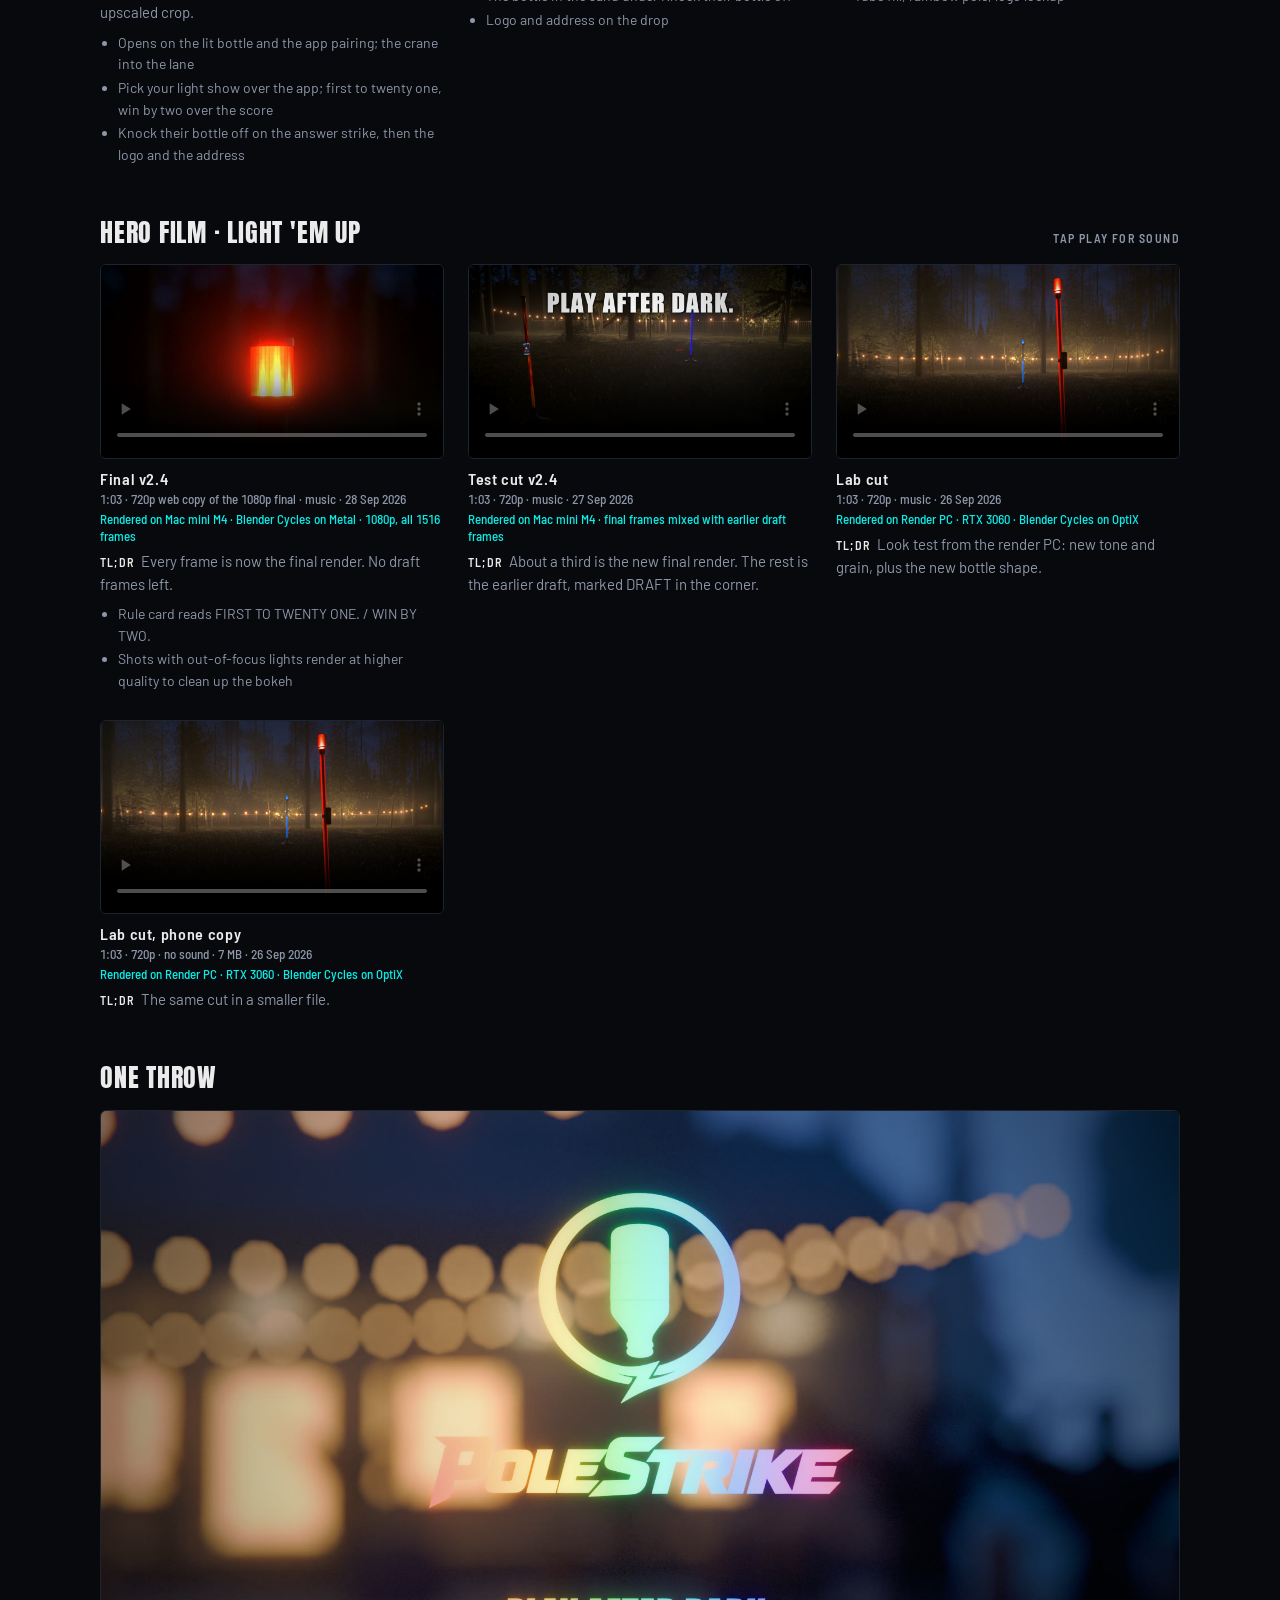
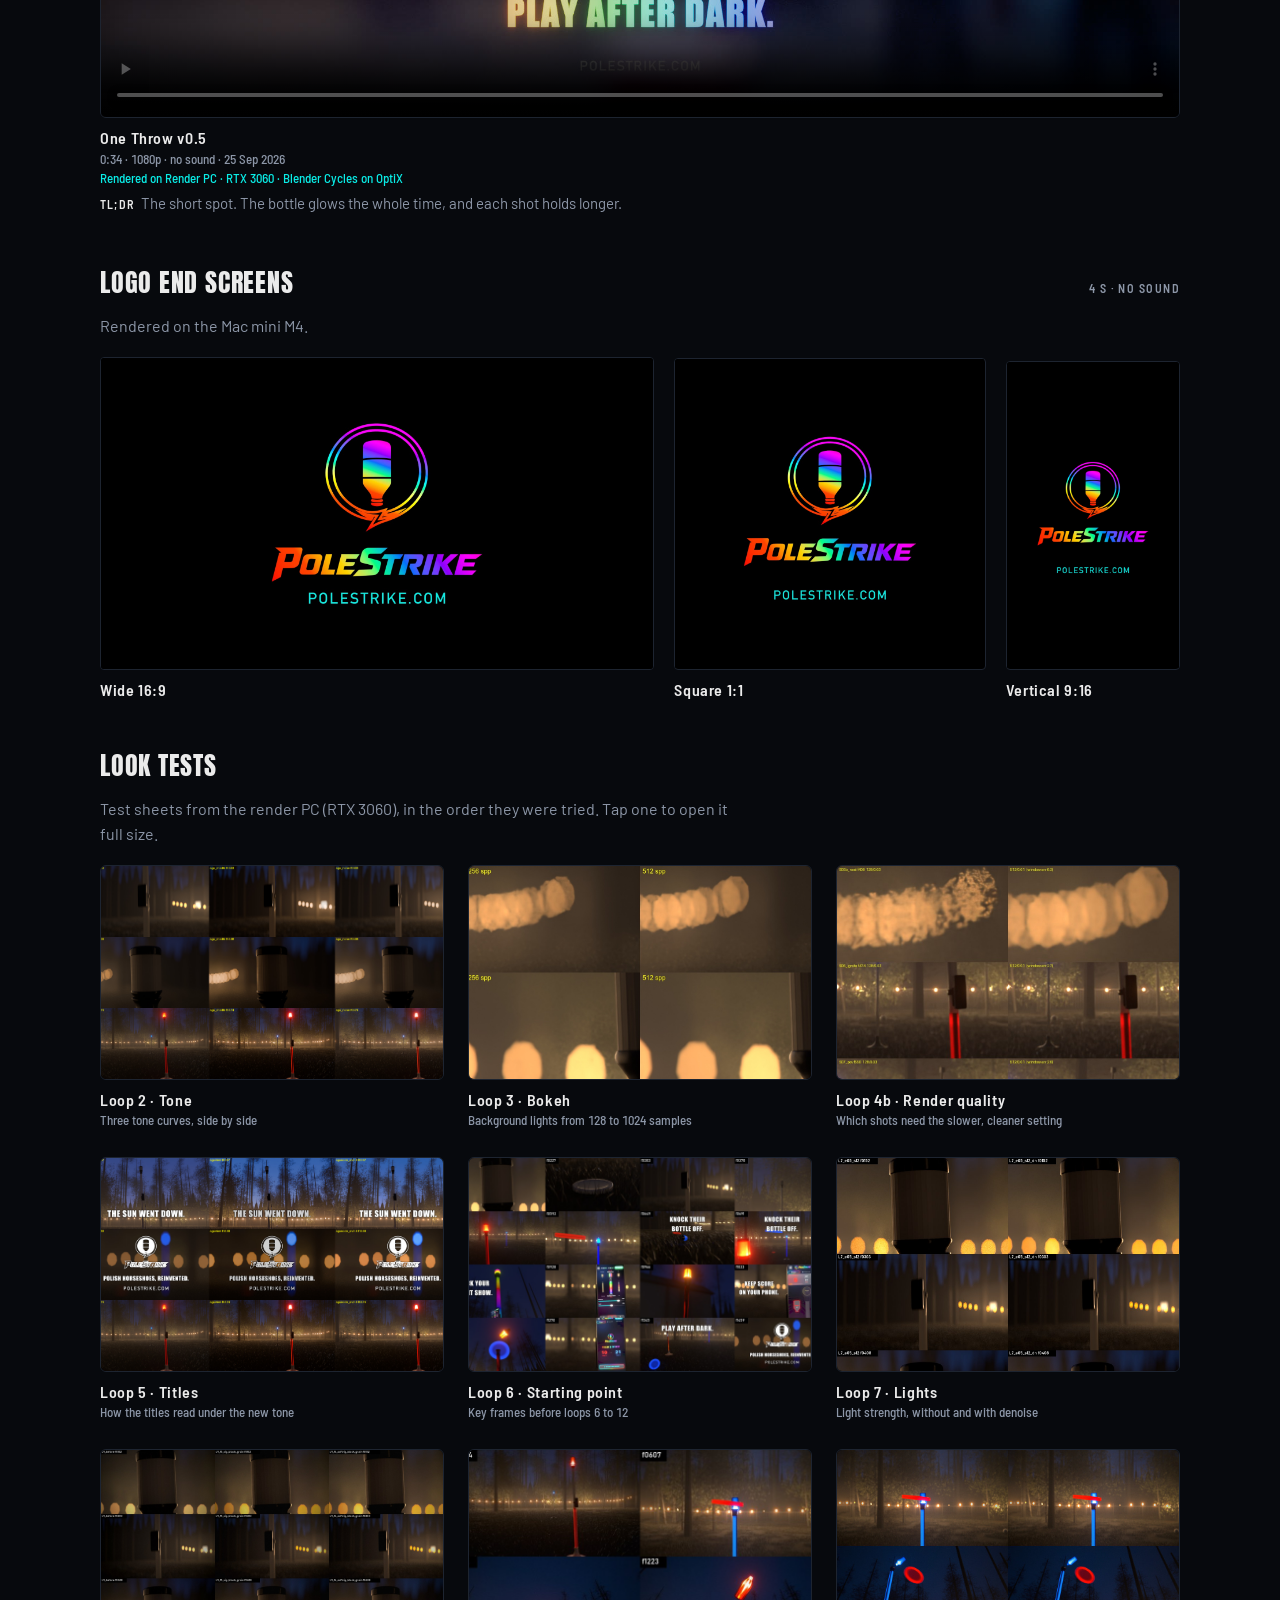
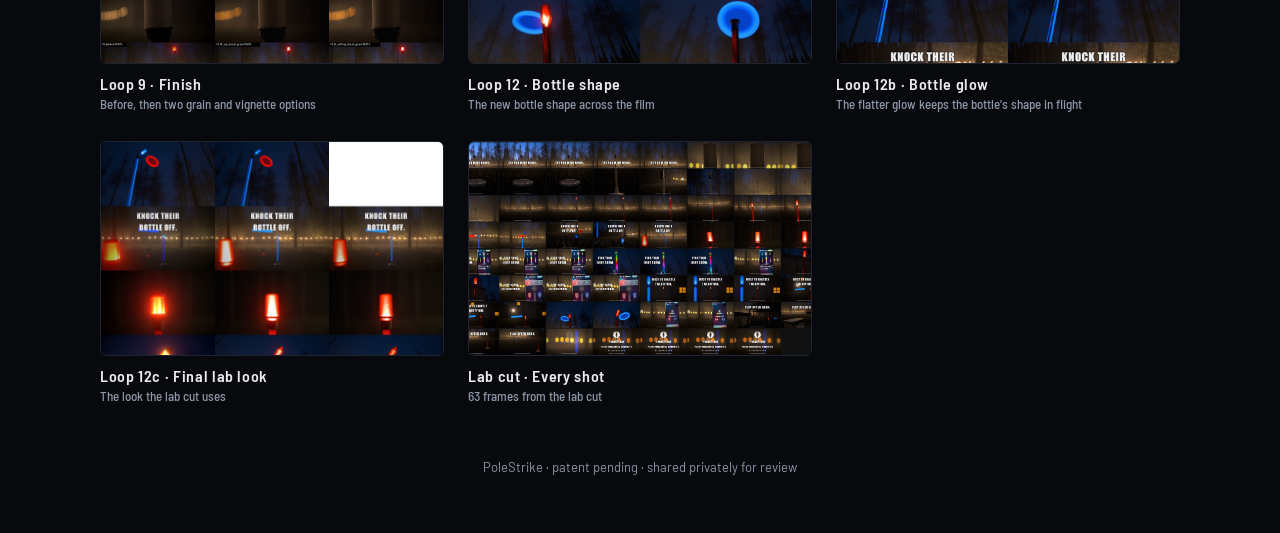
==== commit 0319382f: "Versions page: launch draft v0.11 r26 Co-Authored-By: Claude Fable 5.1 <noreply@anthropic.com>" ====
--- a/versions/index.html
+++ b/versions/index.html
@@ -88,7 +88,7 @@
     <p>Every PoleStrike film version in one place, newest first, with what changed and where each one was rendered. As of 17 Oct 2026.</p>
     <nav aria-label="Sections"><a href="#launch-h">Launch film</a><a href="#beach-h">Beach film</a><a href="#social-h">Social cuts</a><a href="../room/">Screening room</a></nav>
   </header>
-  <section aria-labelledby="launch-h"><div class="head"><h2 id="launch-h">Launch film</h2><span class="label">Story cuts · tap play for sound</span></div><p class="note">Backyard at golden hour to the game after dark, then anywhere. Built story first: each cut is checked on whether a first-time viewer gets the game, the catch, the lights and wants one. Cards mark shots still to come.</p><div class="cuts"><figure><video controls playsinline preload="metadata" poster="launch-v0.10.jpg" src="launch-v0.10.mp4"></video><figcaption><b>Story cut v0.10</b><span>0:57 · 1920x1080 · music · 2 Oct 2026</span><span class="where">Rendered on Render PC · RTX 3060 · Blender Cycles on OptiX · 64 samples, hand and crew shots generated</span><p><strong>TL;DR</strong> Accuracy pass on v0.9. The knock now shows the disc hitting the bottle and both falling away, and the lit pole reads as an even LED glow, not a flame. No first-time viewer read it as fire.</p><ul class="chg"><li>Knock is the measured physics shot: disc strikes the bottle, both fall into the grass</li><li>Lit pole graded to a clean LED red; the flame-looking close-up is cut</li><li>Same cut and timing as v0.9 otherwise</li></ul></figcaption></figure><figure><video controls playsinline preload="metadata" poster="launch-v0.11r21.jpg" src="launch-v0.11r21.mp4"></video><figcaption><b>Draft v0.11 r21</b><span>0:52 · 1920x1080 · music · 17 Oct 2026</span><span class="where">Rendered on Render PC · RTX 3060 · Blender Cycles on OptiX · panel 12 viewers</span><p><strong>TL;DR</strong> The knock render now runs on in slow motion so the falling pieces hang under the catch title, and the cut to the real prototype lands on the bar line. Best of the rounds, but short of the bar: the catch still reads weakly. Panel P 7.85 vs best 8.42; takeaways 9.75/7.08/8.75/10.00; stop 6.25; send 5.25.</p><ul class="chg"><li>Catch beat from the knock render at 0.4x under the catch title; the hard cut to the real prototype lands on the bar line</li></ul></figcaption></figure><figure><video controls playsinline preload="metadata" poster="launch-v0.11r22.jpg" src="launch-v0.11r22.mp4"></video><figcaption><b>Draft v0.11 r22</b><span>0:52 · 1920x1080 · music · 17 Oct 2026</span><span class="where">Rendered on Render PC · RTX 3060 · Blender Cycles on OptiX · panel 12 viewers</span><p><strong>TL;DR</strong> A CG catch seen from the catcher&#x27;s eyes replaced the held knock under the catch title. It lost because the stand-in hands read as pink sticks to 8 of 12 viewers. Panel P 7.21 vs best 8.42; takeaways 8.58/6.50/7.58/9.00; stop 6.17; send 5.42.</p><ul class="chg"><li>CG catch from the catcher&#x27;s view: the knocked bottle tumbles into two hands under the catch title</li></ul></figcaption></figure><figure><video controls playsinline preload="metadata" poster="launch-v0.11r23.jpg" src="launch-v0.11r23.mp4"></video><figcaption><b>Draft v0.11 r23</b><span>0:47 · 1920x1080 · music · 17 Oct 2026</span><span class="where">Rendered on Render PC · RTX 3060 · Blender Cycles on OptiX · panel 12 viewers</span><p><strong>TL;DR</strong> Three bars cut from the dark middle so the lights come on 4.7 s sooner. It lost because 11 of 12 still named the dark stretch and the game read fell. Panel P 7.26 vs best 7.49; takeaways 8.08/7.67/8.08/8.58; stop 6.00; send 5.17.</p><ul class="chg"><li>Dark middle trimmed by three bars; the lights come on 4.7 s sooner</li></ul></figcaption></figure><figure><video controls playsinline preload="metadata" poster="launch-v0.11r24.jpg" src="launch-v0.11r24.mp4"></video><figcaption><b>Draft v0.11 r24</b><span>0:52 · 1920x1080 · music · 17 Oct 2026</span><span class="where">Rendered on Render PC · RTX 3060 · Blender Cycles on OptiX · panel 12 viewers</span><p><strong>TL;DR</strong> The knock fills the frame, cropped 1.7x on the pole top. The catch read rose, but stop and send fell and still nobody is seen throwing or catching. Panel P 7.51 vs best 7.56; takeaways 9.83/8.17/7.33/8.83; stop 5.92; send 5.00.</p><ul class="chg"><li>Knock and fall cropped 1.7x on the pole top</li></ul></figcaption></figure><figure><video controls playsinline preload="metadata" poster="launch-v0.11r25.jpg" src="launch-v0.11r25.mp4"></video><figcaption><b>Draft v0.11 r25</b><span>0:52 · 1920x1080 · music · 17 Oct 2026</span><span class="where">Rendered on Render PC · RTX 3060 · Blender Cycles on OptiX · panel 12 viewers</span><p><strong>TL;DR</strong> A CG thrower gets his own two-beat shot from behind the first pole before the knock. It lost because only 1 of 12 noticed him; under a second on screen does not register. Panel P 7.54 vs best 7.71; takeaways 9.67/6.58/8.17/10.00; stop 5.92; send 4.92.</p><ul class="chg"><li>Two-beat CG thrower shot from behind the first pole before the knock</li></ul></figcaption></figure><figure><video controls playsinline preload="metadata" poster="launch-v0.9.jpg" src="launch-v0.9.mp4"></video><figcaption><b>Story cut v0.9</b><span>0:57 · 1920x1080 · music · 2 Oct 2026</span><span class="where">Rendered on Render PC · RTX 3060 · Blender Cycles on OptiX · 64 samples, hand and crew shots generated</span><p><strong>TL;DR</strong> One full round, start to finish, on the beat: the throw, the knock, the dive, the catch, the cheer. First-time viewers rate it 7 of 10 for stopping the scroll, up from 6, and most name the moment the poles light up on the drop.</p><ul class="chg"><li>A real round up front, every shot under two seconds</li><li>The rules in one look: KNOCK IT OFF: TWO POINTS. CATCH IT: ZERO.</li><li>A big finish: the last throw knocks the glowing bottle off and the crew erupts on the loudest bar</li></ul></figcaption></figure><figure><video controls playsinline preload="metadata" poster="launch-v0.8.jpg" src="launch-v0.8.mp4"></video><figcaption><b>Story cut v0.8</b><span>1:06 · 1920x1080 · music · 2 Oct 2026</span><span class="where">Rendered on Render PC · RTX 3060 · Blender Cycles on OptiX · 64 samples, hand and crew shots generated</span><p><strong>TL;DR</strong> Real people and a real catch. Friends play in silhouette at sunset and under the lit poles, and the glowing bottle now drops into the hands. 11 of 12 first-time viewers named that night catch as the moment they remember.</p><ul class="chg"><li>One bottle everywhere, frosted by day and glowing from inside at night</li><li>A crew in silhouette: a diving catch opens the film, a sunset high-five, the crew cheering under the lit poles</li><li>The night is readable: a dark wide before the lights, then the lit set with the crew; both catches move</li></ul></figcaption></figure><figure><video controls playsinline preload="metadata" poster="launch-v0.7.jpg" src="launch-v0.7.mp4"></video><figcaption><b>Story cut v0.7</b><span>1:06 · 1920x1080 · music · 1 Oct 2026</span><span class="where">Rendered on Render PC · RTX 3060 · Blender Cycles on OptiX · 64 samples, hand shots generated</span><p><strong>TL;DR</strong> No text cards left: every shot is picture. Hand shots now show the throw, the golden-hour catch and the night catch with the glowing bottle. A close-up of the bottle on the pole after the opening wide helped first-time viewers most.</p><ul class="chg"><li>The three cards are now hand shots: the release, a catch in low sun, two hands closing round the lit bottle at night</li><li>Golden-hour close-up of the bottle on the pole top right after the opening wide</li><li>Starts two bars earlier in the song; knock-off to end card keeps its timing</li></ul></figcaption></figure><figure><video controls playsinline preload="metadata" poster="launch-v0.4.jpg" src="launch-v0.4.mp4"></video><figcaption><b>Story cut v0.4</b><span>1:03 · 1920x1080 · music · 1 Oct 2026</span><span class="where">Rendered on Render PC · RTX 3060 · Blender Cycles on OptiX · 64 samples</span><p><strong>TL;DR</strong> First story-first cut. Golden-hour backyard opening with the real knock, lights on at the drop, beach turn and win. Release and catch shots are still cards.</p><ul class="chg"><li>New golden-hour backyard: wide, slow-motion knock, sunset</li><li>Knock physics measured against real slow-motion footage</li><li>Story checked by a cold viewer panel: 8.2 of 10</li></ul></figcaption></figure></div></section><section aria-labelledby="beach-h"><div class="head"><h2 id="beach-h">Beach film · Last Light</h2><span class="label">Draft cuts · tap play for sound</span></div><p class="note">Sunset to bonfire night on the beach. Every draft, newest first, with what changed since the one before it and the machine that rendered it.</p><div class="cuts"><figure><video controls playsinline preload="metadata" poster="beach-v0.5_1080.jpg" src="beach-v0.5_1080.mp4"></video><figcaption><b>Draft v0.5_1080</b><span>1:20 · 1920x1080 master · music · 1 Oct 2026</span><span class="where">Rendered on Render PC · RTX 3060 · Blender Cycles on OptiX · 64 samples</span><p><strong>TL;DR</strong> Re-render of the current look with no new kept changes.</p></figcaption></figure><figure><video controls playsinline preload="metadata" poster="beach-v0.4.jpg" src="beach-v0.4.mp4"></video><figcaption><b>Draft v0.4</b><span>1:20 · 1280x720 · music · 29 Sep 2026</span><span class="where">Rendered on Render PC · RTX 3060 · Blender Cycles on OptiX · 128 samples</span><p><strong>TL;DR</strong> 6 look changes kept by the look-dev loop (cycles C001 to C011).</p><ul class="chg"><li>The distant headland now has a broken, ridged skyline instead of a smooth dome.</li><li>The lit bottles glow with a hot near-white core and team colour at the edges, like a real camera sees them.</li><li>The sunlit tube in the golden-hour close-up reads round and glowing, not flat.</li><li>The driftwood seats round the fire are weathered logs with grain, cracks and broken ends.</li><li>The hoodie left on a seat drapes over the log like real cloth.</li><li>The sandals by the fire are real flip-flops, not blocks.</li></ul></figcaption></figure><figure><video controls playsinline preload="metadata" poster="beach-v0.3.jpg" src="beach-v0.3.mp4"></video><figcaption><b>Draft v0.3</b><span>1:20 · 640x360 draft · music · 28 Sep 2026</span><span class="where">Rendered on Mac mini M4 · Blender Cycles on Metal · 32 samples</span><p><strong>TL;DR</strong> First look pass. Director score up from 5.6 to 6.7.</p><ul class="chg"><li>Golden hour sits lower and warmer, with a real orange sun</li><li>Driftwood and beach debris added along the sand</li><li>Discs are bigger and read in flight</li><li>Campfire lights the friends shot instead of leaving it near black</li><li>The bottle&#x27;s colour holds through the first throw</li><li>PICK YOUR LIGHT SHOW. now clears the rainbow pole</li></ul></figcaption></figure><figure><video controls playsinline preload="metadata" poster="beach-v0.2.jpg" src="beach-v0.2.mp4"></video><figcaption><b>Draft v0.2</b><span>1:20 · 640x360 draft · music · 28 Sep 2026</span><span class="where">Rendered on Mac mini M4 · Blender Cycles on Metal · 32 samples</span><p><strong>TL;DR</strong> Four review fixes on the same timing as v0.1.</p><ul class="chg"><li>Bottle no longer picks up a tint from a stray light</li><li>End card uses the rainbow logo with a white wordmark</li><li>Camp shots lose their orange cast</li><li>PICK YOUR LIGHT SHOW. moved clear of the phone</li></ul></figcaption></figure><figure><video controls playsinline preload="metadata" poster="beach-v0.1.jpg" src="beach-v0.1.mp4"></video><figcaption><b>Draft v0.1</b><span>1:20 · 640x360 draft · music · 28 Sep 2026</span><span class="where">Rendered on Mac mini M4 · Blender Cycles on Metal · 32 samples</span><p><strong>TL;DR</strong> First full cut: 24 shots from golden hour to the bonfire game, on the music grid.</p></figcaption></figure></div></section><section aria-labelledby="social-h"><div class="head"><h2 id="social-h">Social cuts</h2><span class="label">Vertical cuts · tap play for sound</span></div><p class="note">The beach film cut down for phones, 9:16 at full phone resolution. Review builds: each carries its review line at the top.</p><div class="cuts"><figure><video controls playsinline preload="metadata" poster="social30-native.jpg" src="social30-native.mp4"></video><figcaption><b>Social 30 s</b><span>0:30 · 1080x1920 vertical · music · 14 Oct 2026</span><span class="where">Rendered on Render PC · RTX 3060 · Blender Cycles on OptiX · 64 samples</span><p><strong>TL;DR</strong> The beach film cut for Reels, Stories and Shorts: lit from the first frame, the throw, the app, the score at game point, the answer strike, the lockup. Every frame rendered again at phone size, no upscaled crop.</p><ul class="chg"><li>Opens on the lit bottle and the app pairing; the crane into the lane</li><li>Pick your light show over the app; first to twenty one, win by two over the score</li><li>Knock their bottle off on the answer strike, then the logo and the address</li></ul></figcaption></figure><figure><video controls playsinline preload="metadata" poster="social15-native.jpg" src="social15-native.mp4"></video><figcaption><b>Social 15 s</b><span>0:15 · 1080x1920 vertical · music · 14 Oct 2026</span><span class="where">Rendered on Render PC · RTX 3060 · Blender Cycles on OptiX · 64 samples</span><p><strong>TL;DR</strong> The short one: the light, the throw, the goal, the address. No app screens.</p><ul class="chg"><li>Lit bottle from frame one, the throw and the red disc</li><li>The bottle in the sand under Knock their bottle off</li><li>Logo and address on the drop</li></ul></figcaption></figure><figure><video controls playsinline preload="metadata" poster="bumper-native.jpg" src="bumper-native.mp4"></video><figcaption><b>Bumper 6 s</b><span>0:06 · 1080x1920 vertical · music · 14 Oct 2026</span><span class="where">Rendered on Render PC · RTX 3060 · Blender Cycles on OptiX · 64 samples</span><p><strong>TL;DR</strong> Six seconds for feeds that play silent: the tube fills, the rainbow, the lockup with the address. Reads with the sound off.</p><ul class="chg"><li>Tube fill, rainbow pole, logo lockup</li></ul></figcaption></figure></div></section><section aria-labelledby="hero-h"><div class="head"><h2 id="hero-h">Hero film · Light &#x27;Em Up</h2><span class="label">Tap play for sound</span></div><div class="cuts"><figure><video controls playsinline preload="metadata" poster="film-v2.4-final.jpg" src="film-v2.4-final.mp4"></video><figcaption><b>Final v2.4</b><span>1:03 · 720p web copy of the 1080p final · music · 28 Sep 2026</span><span class="where">Rendered on Mac mini M4 · Blender Cycles on Metal · 1080p, all 1516 frames</span><p><strong>TL;DR</strong> Every frame is now the final render. No draft frames left.</p><ul class="chg"><li>Rule card reads FIRST TO TWENTY ONE. / WIN BY TWO.</li><li>Shots with out-of-focus lights render at higher quality to clean up the bokeh</li></ul></figcaption></figure><figure><video controls playsinline preload="metadata" poster="../room/poster.jpg" src="../room/film.mp4"></video><figcaption><b>Test cut v2.4</b><span>1:03 · 720p · music · 27 Sep 2026</span><span class="where">Rendered on Mac mini M4 · final frames mixed with earlier draft frames</span><p><strong>TL;DR</strong> About a third is the new final render. The rest is the earlier draft, marked DRAFT in the corner.</p></figcaption></figure><figure><video controls playsinline preload="metadata" poster="../poster-r0.jpg" src="../v2lab-720p-r0.mp4"></video><figcaption><b>Lab cut</b><span>1:03 · 720p · music · 26 Sep 2026</span><span class="where">Rendered on Render PC · RTX 3060 · Blender Cycles on OptiX</span><p><strong>TL;DR</strong> Look test from the render PC: new tone and grain, plus the new bottle shape.</p></figcaption></figure><figure><video controls playsinline preload="metadata" poster="../poster-r0.jpg" src="lab-cut-phone.mp4"></video><figcaption><b>Lab cut, phone copy</b><span>1:03 · 720p · no sound · 7 MB · 26 Sep 2026</span><span class="where">Rendered on Render PC · RTX 3060 · Blender Cycles on OptiX</span><p><strong>TL;DR</strong> The same cut in a smaller file.</p></figcaption></figure></div></section><section aria-labelledby="throw-h"><div class="head"><h2 id="throw-h">One Throw</h2></div><div class="cuts"><figure><video controls playsinline preload="metadata" poster="one-throw-v05.jpg" src="one-throw-v05.mp4"></video><figcaption><b>One Throw v0.5</b><span>0:34 · 1080p · no sound · 25 Sep 2026</span><span class="where">Rendered on Render PC · RTX 3060 · Blender Cycles on OptiX</span><p><strong>TL;DR</strong> The short spot. The bottle glows the whole time, and each shot holds longer.</p></figcaption></figure></div></section><section aria-labelledby="stings-h"><div class="head"><h2 id="stings-h">Logo end screens</h2><span class="label">4 s · no sound</span></div><p class="note">Rendered on the Mac mini M4.</p><div class="stings"><figure class="wide"><video src="../room/sting_wide.mp4" poster="sting-wide.jpg" autoplay muted loop playsinline aria-label="Wide 16:9 logo end screen"></video><figcaption><b>Wide 16:9</b></figcaption></figure><figure><video src="../room/sting_square.mp4" poster="sting-square.jpg" autoplay muted loop playsinline aria-label="Square 1:1 logo end screen"></video><figcaption><b>Square 1:1</b></figcaption></figure><figure><video src="../room/sting_vertical.mp4" poster="sting-vertical.jpg" autoplay muted loop playsinline aria-label="Vertical 9:16 logo end screen"></video><figcaption><b>Vertical 9:16</b></figcaption></figure></div></section><section aria-labelledby="look-h"><div class="head"><h2 id="look-h">Look tests</h2></div><p class="note">Test sheets from the render PC (RTX 3060), in the order they were tried. Tap one to open it full size.</p><div class="sheets"><figure><a href="lab-02-tone.jpg"><img src="lab-02-tone.jpg" alt="Loop 2 test sheet: three tone curves compared" width="1920" height="1080" loading="lazy"></a><figcaption><b>Loop 2 · Tone</b><span>Three tone curves, side by side</span></figcaption></figure><figure><a href="lab-03-bokeh.jpg"><img src="lab-03-bokeh.jpg" alt="Loop 3 test sheet: background lights at four sample counts" width="2160" height="660" loading="lazy"></a><figcaption><b>Loop 3 · Bokeh</b><span>Background lights from 128 to 1024 samples</span></figcaption></figure><figure><a href="lab-04b-samples.jpg"><img src="lab-04b-samples.jpg" alt="Loop 4b test sheet: shots at two quality settings" width="960" height="2700" loading="lazy"></a><figcaption><b>Loop 4b · Render quality</b><span>Which shots need the slower, cleaner setting</span></figcaption></figure><figure><a href="lab-05-titles.jpg"><img src="lab-05-titles.jpg" alt="Loop 5 test sheet: titles under three tone settings" width="1920" height="1080" loading="lazy"></a><figcaption><b>Loop 5 · Titles</b><span>How the titles read under the new tone</span></figcaption></figure><figure><a href="lab-06-start.jpg"><img src="lab-06-start.jpg" alt="Loop 6 test sheet: key frames before the later look changes" width="2304" height="864" loading="lazy"></a><figcaption><b>Loop 6 · Starting point</b><span>Key frames before loops 6 to 12</span></figcaption></figure><figure><a href="lab-07-lights.jpg"><img src="lab-07-lights.jpg" alt="Loop 7 test sheet: light strength without and with denoise" width="1280" height="2160" loading="lazy"></a><figcaption><b>Loop 7 · Lights</b><span>Light strength, without and with denoise</span></figcaption></figure><figure><a href="lab-09-finish.jpg"><img src="lab-09-finish.jpg" alt="Loop 9 test sheet: finish options compared" width="1920" height="2160" loading="lazy"></a><figcaption><b>Loop 9 · Finish</b><span>Before, then two grain and vignette options</span></figcaption></figure><figure><a href="lab-12-bottle.jpg"><img src="lab-12-bottle.jpg" alt="Loop 12 test sheet: the new bottle shape across the film" width="2304" height="432" loading="lazy"></a><figcaption><b>Loop 12 · Bottle shape</b><span>The new bottle shape across the film</span></figcaption></figure><figure><a href="lab-12b-glow.jpg"><img src="lab-12b-glow.jpg" alt="Loop 12b test sheet: two bottle glow settings" width="960" height="1890" loading="lazy"></a><figcaption><b>Loop 12b · Bottle glow</b><span>The flatter glow keeps the bottle&#x27;s shape in flight</span></figcaption></figure><figure><a href="lab-12c-final.jpg"><img src="lab-12c-final.jpg" alt="Loop 12c test sheet: the final lab look" width="1440" height="1080" loading="lazy"></a><figcaption><b>Loop 12c · Final lab look</b><span>The look the lab cut uses</span></figcaption></figure><figure><a href="lab-cut-every-shot.jpg"><img src="lab-cut-every-shot.jpg" alt="Contact sheet of 63 frames from the lab cut" width="2592" height="1472" loading="lazy"></a><figcaption><b>Lab cut · Every shot</b><span>63 frames from the lab cut</span></figcaption></figure></div></section>
+  <section aria-labelledby="launch-h"><div class="head"><h2 id="launch-h">Launch film</h2><span class="label">Story cuts · tap play for sound</span></div><p class="note">Backyard at golden hour to the game after dark, then anywhere. Built story first: each cut is checked on whether a first-time viewer gets the game, the catch, the lights and wants one. Cards mark shots still to come.</p><div class="cuts"><figure><video controls playsinline preload="metadata" poster="launch-v0.10.jpg" src="launch-v0.10.mp4"></video><figcaption><b>Story cut v0.10</b><span>0:57 · 1920x1080 · music · 2 Oct 2026</span><span class="where">Rendered on Render PC · RTX 3060 · Blender Cycles on OptiX · 64 samples, hand and crew shots generated</span><p><strong>TL;DR</strong> Accuracy pass on v0.9. The knock now shows the disc hitting the bottle and both falling away, and the lit pole reads as an even LED glow, not a flame. No first-time viewer read it as fire.</p><ul class="chg"><li>Knock is the measured physics shot: disc strikes the bottle, both fall into the grass</li><li>Lit pole graded to a clean LED red; the flame-looking close-up is cut</li><li>Same cut and timing as v0.9 otherwise</li></ul></figcaption></figure><figure><video controls playsinline preload="metadata" poster="launch-v0.11r21.jpg" src="launch-v0.11r21.mp4"></video><figcaption><b>Draft v0.11 r21</b><span>0:52 · 1920x1080 · music · 17 Oct 2026</span><span class="where">Rendered on Render PC · RTX 3060 · Blender Cycles on OptiX · panel 12 viewers</span><p><strong>TL;DR</strong> The knock render now runs on in slow motion so the falling pieces hang under the catch title, and the cut to the real prototype lands on the bar line. Best of the rounds, but short of the bar: the catch still reads weakly. Panel P 7.85 vs best 8.42; takeaways 9.75/7.08/8.75/10.00; stop 6.25; send 5.25.</p><ul class="chg"><li>Catch beat from the knock render at 0.4x under the catch title; the hard cut to the real prototype lands on the bar line</li></ul></figcaption></figure><figure><video controls playsinline preload="metadata" poster="launch-v0.11r22.jpg" src="launch-v0.11r22.mp4"></video><figcaption><b>Draft v0.11 r22</b><span>0:52 · 1920x1080 · music · 17 Oct 2026</span><span class="where">Rendered on Render PC · RTX 3060 · Blender Cycles on OptiX · panel 12 viewers</span><p><strong>TL;DR</strong> A CG catch seen from the catcher&#x27;s eyes replaced the held knock under the catch title. It lost because the stand-in hands read as pink sticks to 8 of 12 viewers. Panel P 7.21 vs best 8.42; takeaways 8.58/6.50/7.58/9.00; stop 6.17; send 5.42.</p><ul class="chg"><li>CG catch from the catcher&#x27;s view: the knocked bottle tumbles into two hands under the catch title</li></ul></figcaption></figure><figure><video controls playsinline preload="metadata" poster="launch-v0.11r23.jpg" src="launch-v0.11r23.mp4"></video><figcaption><b>Draft v0.11 r23</b><span>0:47 · 1920x1080 · music · 17 Oct 2026</span><span class="where">Rendered on Render PC · RTX 3060 · Blender Cycles on OptiX · panel 12 viewers</span><p><strong>TL;DR</strong> Three bars cut from the dark middle so the lights come on 4.7 s sooner. It lost because 11 of 12 still named the dark stretch and the game read fell. Panel P 7.26 vs best 7.49; takeaways 8.08/7.67/8.08/8.58; stop 6.00; send 5.17.</p><ul class="chg"><li>Dark middle trimmed by three bars; the lights come on 4.7 s sooner</li></ul></figcaption></figure><figure><video controls playsinline preload="metadata" poster="launch-v0.11r24.jpg" src="launch-v0.11r24.mp4"></video><figcaption><b>Draft v0.11 r24</b><span>0:52 · 1920x1080 · music · 17 Oct 2026</span><span class="where">Rendered on Render PC · RTX 3060 · Blender Cycles on OptiX · panel 12 viewers</span><p><strong>TL;DR</strong> The knock fills the frame, cropped 1.7x on the pole top. The catch read rose, but stop and send fell and still nobody is seen throwing or catching. Panel P 7.51 vs best 7.56; takeaways 9.83/8.17/7.33/8.83; stop 5.92; send 5.00.</p><ul class="chg"><li>Knock and fall cropped 1.7x on the pole top</li></ul></figcaption></figure><figure><video controls playsinline preload="metadata" poster="launch-v0.11r25.jpg" src="launch-v0.11r25.mp4"></video><figcaption><b>Draft v0.11 r25</b><span>0:52 · 1920x1080 · music · 17 Oct 2026</span><span class="where">Rendered on Render PC · RTX 3060 · Blender Cycles on OptiX · panel 12 viewers</span><p><strong>TL;DR</strong> A CG thrower gets his own two-beat shot from behind the first pole before the knock. It lost because only 1 of 12 noticed him; under a second on screen does not register. Panel P 7.54 vs best 7.71; takeaways 9.67/6.58/8.17/10.00; stop 5.92; send 4.92.</p><ul class="chg"><li>Two-beat CG thrower shot from behind the first pole before the knock</li></ul></figcaption></figure><figure><video controls playsinline preload="metadata" poster="launch-v0.11r26.jpg" src="launch-v0.11r26.mp4"></video><figcaption><b>Draft v0.11 r26</b><span>0:52 · 1920x1080 · music · 17 Oct 2026</span><span class="where">Rendered on Render PC · RTX 3060 · Blender Cycles on OptiX · panel 12 viewers</span><p><strong>TL;DR</strong> The film opens cold on the real catch, with the CG knock after it. The catch read rose, but mixing renders with phone footage up front cost the lights read and the urge to share. Panel P 7.88 vs best 8.18; takeaways 9.92/8.42/8.83/9.83; stop 6.00; send 4.25.</p><ul class="chg"><li>Cold open on the real catch in place of the opening render</li></ul></figcaption></figure><figure><video controls playsinline preload="metadata" poster="launch-v0.9.jpg" src="launch-v0.9.mp4"></video><figcaption><b>Story cut v0.9</b><span>0:57 · 1920x1080 · music · 2 Oct 2026</span><span class="where">Rendered on Render PC · RTX 3060 · Blender Cycles on OptiX · 64 samples, hand and crew shots generated</span><p><strong>TL;DR</strong> One full round, start to finish, on the beat: the throw, the knock, the dive, the catch, the cheer. First-time viewers rate it 7 of 10 for stopping the scroll, up from 6, and most name the moment the poles light up on the drop.</p><ul class="chg"><li>A real round up front, every shot under two seconds</li><li>The rules in one look: KNOCK IT OFF: TWO POINTS. CATCH IT: ZERO.</li><li>A big finish: the last throw knocks the glowing bottle off and the crew erupts on the loudest bar</li></ul></figcaption></figure><figure><video controls playsinline preload="metadata" poster="launch-v0.8.jpg" src="launch-v0.8.mp4"></video><figcaption><b>Story cut v0.8</b><span>1:06 · 1920x1080 · music · 2 Oct 2026</span><span class="where">Rendered on Render PC · RTX 3060 · Blender Cycles on OptiX · 64 samples, hand and crew shots generated</span><p><strong>TL;DR</strong> Real people and a real catch. Friends play in silhouette at sunset and under the lit poles, and the glowing bottle now drops into the hands. 11 of 12 first-time viewers named that night catch as the moment they remember.</p><ul class="chg"><li>One bottle everywhere, frosted by day and glowing from inside at night</li><li>A crew in silhouette: a diving catch opens the film, a sunset high-five, the crew cheering under the lit poles</li><li>The night is readable: a dark wide before the lights, then the lit set with the crew; both catches move</li></ul></figcaption></figure><figure><video controls playsinline preload="metadata" poster="launch-v0.7.jpg" src="launch-v0.7.mp4"></video><figcaption><b>Story cut v0.7</b><span>1:06 · 1920x1080 · music · 1 Oct 2026</span><span class="where">Rendered on Render PC · RTX 3060 · Blender Cycles on OptiX · 64 samples, hand shots generated</span><p><strong>TL;DR</strong> No text cards left: every shot is picture. Hand shots now show the throw, the golden-hour catch and the night catch with the glowing bottle. A close-up of the bottle on the pole after the opening wide helped first-time viewers most.</p><ul class="chg"><li>The three cards are now hand shots: the release, a catch in low sun, two hands closing round the lit bottle at night</li><li>Golden-hour close-up of the bottle on the pole top right after the opening wide</li><li>Starts two bars earlier in the song; knock-off to end card keeps its timing</li></ul></figcaption></figure><figure><video controls playsinline preload="metadata" poster="launch-v0.4.jpg" src="launch-v0.4.mp4"></video><figcaption><b>Story cut v0.4</b><span>1:03 · 1920x1080 · music · 1 Oct 2026</span><span class="where">Rendered on Render PC · RTX 3060 · Blender Cycles on OptiX · 64 samples</span><p><strong>TL;DR</strong> First story-first cut. Golden-hour backyard opening with the real knock, lights on at the drop, beach turn and win. Release and catch shots are still cards.</p><ul class="chg"><li>New golden-hour backyard: wide, slow-motion knock, sunset</li><li>Knock physics measured against real slow-motion footage</li><li>Story checked by a cold viewer panel: 8.2 of 10</li></ul></figcaption></figure></div></section><section aria-labelledby="beach-h"><div class="head"><h2 id="beach-h">Beach film · Last Light</h2><span class="label">Draft cuts · tap play for sound</span></div><p class="note">Sunset to bonfire night on the beach. Every draft, newest first, with what changed since the one before it and the machine that rendered it.</p><div class="cuts"><figure><video controls playsinline preload="metadata" poster="beach-v0.5_1080.jpg" src="beach-v0.5_1080.mp4"></video><figcaption><b>Draft v0.5_1080</b><span>1:20 · 1920x1080 master · music · 1 Oct 2026</span><span class="where">Rendered on Render PC · RTX 3060 · Blender Cycles on OptiX · 64 samples</span><p><strong>TL;DR</strong> Re-render of the current look with no new kept changes.</p></figcaption></figure><figure><video controls playsinline preload="metadata" poster="beach-v0.4.jpg" src="beach-v0.4.mp4"></video><figcaption><b>Draft v0.4</b><span>1:20 · 1280x720 · music · 29 Sep 2026</span><span class="where">Rendered on Render PC · RTX 3060 · Blender Cycles on OptiX · 128 samples</span><p><strong>TL;DR</strong> 6 look changes kept by the look-dev loop (cycles C001 to C011).</p><ul class="chg"><li>The distant headland now has a broken, ridged skyline instead of a smooth dome.</li><li>The lit bottles glow with a hot near-white core and team colour at the edges, like a real camera sees them.</li><li>The sunlit tube in the golden-hour close-up reads round and glowing, not flat.</li><li>The driftwood seats round the fire are weathered logs with grain, cracks and broken ends.</li><li>The hoodie left on a seat drapes over the log like real cloth.</li><li>The sandals by the fire are real flip-flops, not blocks.</li></ul></figcaption></figure><figure><video controls playsinline preload="metadata" poster="beach-v0.3.jpg" src="beach-v0.3.mp4"></video><figcaption><b>Draft v0.3</b><span>1:20 · 640x360 draft · music · 28 Sep 2026</span><span class="where">Rendered on Mac mini M4 · Blender Cycles on Metal · 32 samples</span><p><strong>TL;DR</strong> First look pass. Director score up from 5.6 to 6.7.</p><ul class="chg"><li>Golden hour sits lower and warmer, with a real orange sun</li><li>Driftwood and beach debris added along the sand</li><li>Discs are bigger and read in flight</li><li>Campfire lights the friends shot instead of leaving it near black</li><li>The bottle&#x27;s colour holds through the first throw</li><li>PICK YOUR LIGHT SHOW. now clears the rainbow pole</li></ul></figcaption></figure><figure><video controls playsinline preload="metadata" poster="beach-v0.2.jpg" src="beach-v0.2.mp4"></video><figcaption><b>Draft v0.2</b><span>1:20 · 640x360 draft · music · 28 Sep 2026</span><span class="where">Rendered on Mac mini M4 · Blender Cycles on Metal · 32 samples</span><p><strong>TL;DR</strong> Four review fixes on the same timing as v0.1.</p><ul class="chg"><li>Bottle no longer picks up a tint from a stray light</li><li>End card uses the rainbow logo with a white wordmark</li><li>Camp shots lose their orange cast</li><li>PICK YOUR LIGHT SHOW. moved clear of the phone</li></ul></figcaption></figure><figure><video controls playsinline preload="metadata" poster="beach-v0.1.jpg" src="beach-v0.1.mp4"></video><figcaption><b>Draft v0.1</b><span>1:20 · 640x360 draft · music · 28 Sep 2026</span><span class="where">Rendered on Mac mini M4 · Blender Cycles on Metal · 32 samples</span><p><strong>TL;DR</strong> First full cut: 24 shots from golden hour to the bonfire game, on the music grid.</p></figcaption></figure></div></section><section aria-labelledby="social-h"><div class="head"><h2 id="social-h">Social cuts</h2><span class="label">Vertical cuts · tap play for sound</span></div><p class="note">The beach film cut down for phones, 9:16 at full phone resolution. Review builds: each carries its review line at the top.</p><div class="cuts"><figure><video controls playsinline preload="metadata" poster="social30-native.jpg" src="social30-native.mp4"></video><figcaption><b>Social 30 s</b><span>0:30 · 1080x1920 vertical · music · 14 Oct 2026</span><span class="where">Rendered on Render PC · RTX 3060 · Blender Cycles on OptiX · 64 samples</span><p><strong>TL;DR</strong> The beach film cut for Reels, Stories and Shorts: lit from the first frame, the throw, the app, the score at game point, the answer strike, the lockup. Every frame rendered again at phone size, no upscaled crop.</p><ul class="chg"><li>Opens on the lit bottle and the app pairing; the crane into the lane</li><li>Pick your light show over the app; first to twenty one, win by two over the score</li><li>Knock their bottle off on the answer strike, then the logo and the address</li></ul></figcaption></figure><figure><video controls playsinline preload="metadata" poster="social15-native.jpg" src="social15-native.mp4"></video><figcaption><b>Social 15 s</b><span>0:15 · 1080x1920 vertical · music · 14 Oct 2026</span><span class="where">Rendered on Render PC · RTX 3060 · Blender Cycles on OptiX · 64 samples</span><p><strong>TL;DR</strong> The short one: the light, the throw, the goal, the address. No app screens.</p><ul class="chg"><li>Lit bottle from frame one, the throw and the red disc</li><li>The bottle in the sand under Knock their bottle off</li><li>Logo and address on the drop</li></ul></figcaption></figure><figure><video controls playsinline preload="metadata" poster="bumper-native.jpg" src="bumper-native.mp4"></video><figcaption><b>Bumper 6 s</b><span>0:06 · 1080x1920 vertical · music · 14 Oct 2026</span><span class="where">Rendered on Render PC · RTX 3060 · Blender Cycles on OptiX · 64 samples</span><p><strong>TL;DR</strong> Six seconds for feeds that play silent: the tube fills, the rainbow, the lockup with the address. Reads with the sound off.</p><ul class="chg"><li>Tube fill, rainbow pole, logo lockup</li></ul></figcaption></figure></div></section><section aria-labelledby="hero-h"><div class="head"><h2 id="hero-h">Hero film · Light &#x27;Em Up</h2><span class="label">Tap play for sound</span></div><div class="cuts"><figure><video controls playsinline preload="metadata" poster="film-v2.4-final.jpg" src="film-v2.4-final.mp4"></video><figcaption><b>Final v2.4</b><span>1:03 · 720p web copy of the 1080p final · music · 28 Sep 2026</span><span class="where">Rendered on Mac mini M4 · Blender Cycles on Metal · 1080p, all 1516 frames</span><p><strong>TL;DR</strong> Every frame is now the final render. No draft frames left.</p><ul class="chg"><li>Rule card reads FIRST TO TWENTY ONE. / WIN BY TWO.</li><li>Shots with out-of-focus lights render at higher quality to clean up the bokeh</li></ul></figcaption></figure><figure><video controls playsinline preload="metadata" poster="../room/poster.jpg" src="../room/film.mp4"></video><figcaption><b>Test cut v2.4</b><span>1:03 · 720p · music · 27 Sep 2026</span><span class="where">Rendered on Mac mini M4 · final frames mixed with earlier draft frames</span><p><strong>TL;DR</strong> About a third is the new final render. The rest is the earlier draft, marked DRAFT in the corner.</p></figcaption></figure><figure><video controls playsinline preload="metadata" poster="../poster-r0.jpg" src="../v2lab-720p-r0.mp4"></video><figcaption><b>Lab cut</b><span>1:03 · 720p · music · 26 Sep 2026</span><span class="where">Rendered on Render PC · RTX 3060 · Blender Cycles on OptiX</span><p><strong>TL;DR</strong> Look test from the render PC: new tone and grain, plus the new bottle shape.</p></figcaption></figure><figure><video controls playsinline preload="metadata" poster="../poster-r0.jpg" src="lab-cut-phone.mp4"></video><figcaption><b>Lab cut, phone copy</b><span>1:03 · 720p · no sound · 7 MB · 26 Sep 2026</span><span class="where">Rendered on Render PC · RTX 3060 · Blender Cycles on OptiX</span><p><strong>TL;DR</strong> The same cut in a smaller file.</p></figcaption></figure></div></section><section aria-labelledby="throw-h"><div class="head"><h2 id="throw-h">One Throw</h2></div><div class="cuts"><figure><video controls playsinline preload="metadata" poster="one-throw-v05.jpg" src="one-throw-v05.mp4"></video><figcaption><b>One Throw v0.5</b><span>0:34 · 1080p · no sound · 25 Sep 2026</span><span class="where">Rendered on Render PC · RTX 3060 · Blender Cycles on OptiX</span><p><strong>TL;DR</strong> The short spot. The bottle glows the whole time, and each shot holds longer.</p></figcaption></figure></div></section><section aria-labelledby="stings-h"><div class="head"><h2 id="stings-h">Logo end screens</h2><span class="label">4 s · no sound</span></div><p class="note">Rendered on the Mac mini M4.</p><div class="stings"><figure class="wide"><video src="../room/sting_wide.mp4" poster="sting-wide.jpg" autoplay muted loop playsinline aria-label="Wide 16:9 logo end screen"></video><figcaption><b>Wide 16:9</b></figcaption></figure><figure><video src="../room/sting_square.mp4" poster="sting-square.jpg" autoplay muted loop playsinline aria-label="Square 1:1 logo end screen"></video><figcaption><b>Square 1:1</b></figcaption></figure><figure><video src="../room/sting_vertical.mp4" poster="sting-vertical.jpg" autoplay muted loop playsinline aria-label="Vertical 9:16 logo end screen"></video><figcaption><b>Vertical 9:16</b></figcaption></figure></div></section><section aria-labelledby="look-h"><div class="head"><h2 id="look-h">Look tests</h2></div><p class="note">Test sheets from the render PC (RTX 3060), in the order they were tried. Tap one to open it full size.</p><div class="sheets"><figure><a href="lab-02-tone.jpg"><img src="lab-02-tone.jpg" alt="Loop 2 test sheet: three tone curves compared" width="1920" height="1080" loading="lazy"></a><figcaption><b>Loop 2 · Tone</b><span>Three tone curves, side by side</span></figcaption></figure><figure><a href="lab-03-bokeh.jpg"><img src="lab-03-bokeh.jpg" alt="Loop 3 test sheet: background lights at four sample counts" width="2160" height="660" loading="lazy"></a><figcaption><b>Loop 3 · Bokeh</b><span>Background lights from 128 to 1024 samples</span></figcaption></figure><figure><a href="lab-04b-samples.jpg"><img src="lab-04b-samples.jpg" alt="Loop 4b test sheet: shots at two quality settings" width="960" height="2700" loading="lazy"></a><figcaption><b>Loop 4b · Render quality</b><span>Which shots need the slower, cleaner setting</span></figcaption></figure><figure><a href="lab-05-titles.jpg"><img src="lab-05-titles.jpg" alt="Loop 5 test sheet: titles under three tone settings" width="1920" height="1080" loading="lazy"></a><figcaption><b>Loop 5 · Titles</b><span>How the titles read under the new tone</span></figcaption></figure><figure><a href="lab-06-start.jpg"><img src="lab-06-start.jpg" alt="Loop 6 test sheet: key frames before the later look changes" width="2304" height="864" loading="lazy"></a><figcaption><b>Loop 6 · Starting point</b><span>Key frames before loops 6 to 12</span></figcaption></figure><figure><a href="lab-07-lights.jpg"><img src="lab-07-lights.jpg" alt="Loop 7 test sheet: light strength without and with denoise" width="1280" height="2160" loading="lazy"></a><figcaption><b>Loop 7 · Lights</b><span>Light strength, without and with denoise</span></figcaption></figure><figure><a href="lab-09-finish.jpg"><img src="lab-09-finish.jpg" alt="Loop 9 test sheet: finish options compared" width="1920" height="2160" loading="lazy"></a><figcaption><b>Loop 9 · Finish</b><span>Before, then two grain and vignette options</span></figcaption></figure><figure><a href="lab-12-bottle.jpg"><img src="lab-12-bottle.jpg" alt="Loop 12 test sheet: the new bottle shape across the film" width="2304" height="432" loading="lazy"></a><figcaption><b>Loop 12 · Bottle shape</b><span>The new bottle shape across the film</span></figcaption></figure><figure><a href="lab-12b-glow.jpg"><img src="lab-12b-glow.jpg" alt="Loop 12b test sheet: two bottle glow settings" width="960" height="1890" loading="lazy"></a><figcaption><b>Loop 12b · Bottle glow</b><span>The flatter glow keeps the bottle&#x27;s shape in flight</span></figcaption></figure><figure><a href="lab-12c-final.jpg"><img src="lab-12c-final.jpg" alt="Loop 12c test sheet: the final lab look" width="1440" height="1080" loading="lazy"></a><figcaption><b>Loop 12c · Final lab look</b><span>The look the lab cut uses</span></figcaption></figure><figure><a href="lab-cut-every-shot.jpg"><img src="lab-cut-every-shot.jpg" alt="Contact sheet of 63 frames from the lab cut" width="2592" height="1472" loading="lazy"></a><figcaption><b>Lab cut · Every shot</b><span>63 frames from the lab cut</span></figcaption></figure></div></section>
   <footer>PoleStrike · patent pending · shared privately for review</footer>
 </div>
 </body>
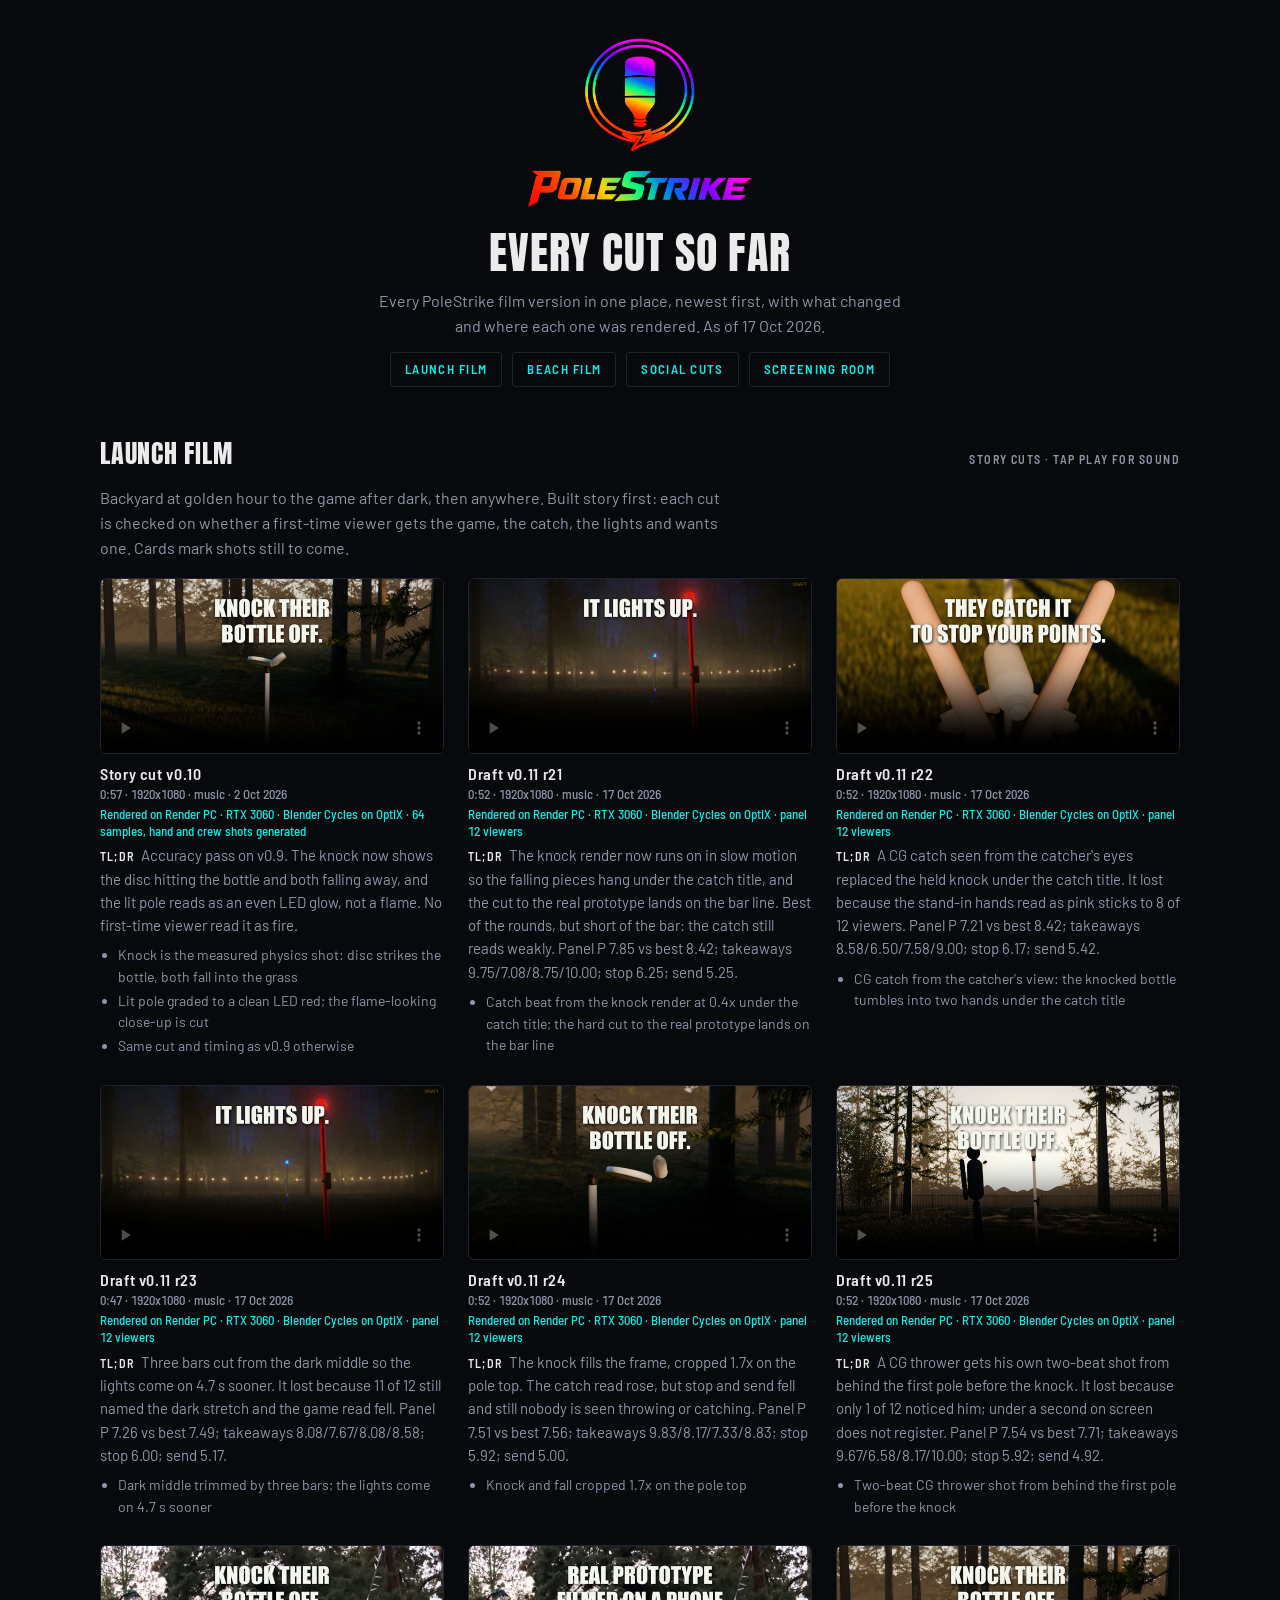
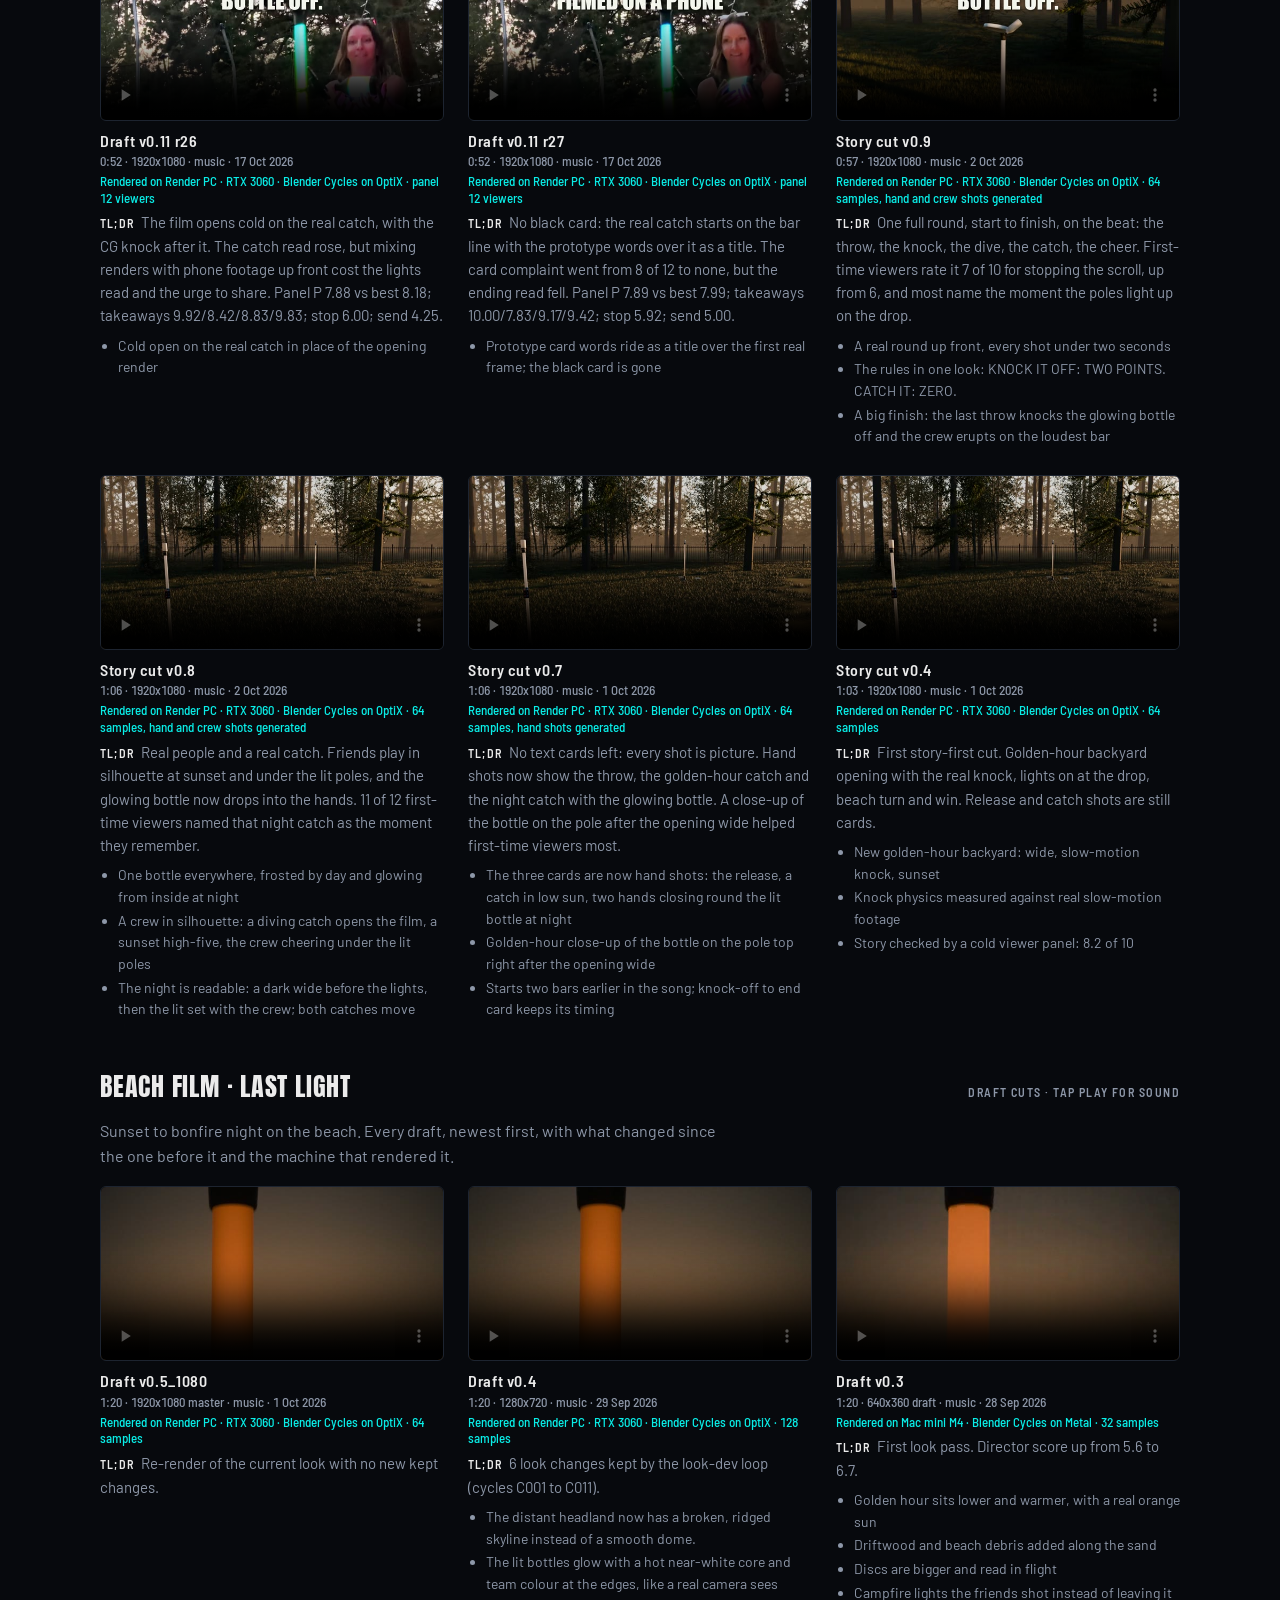
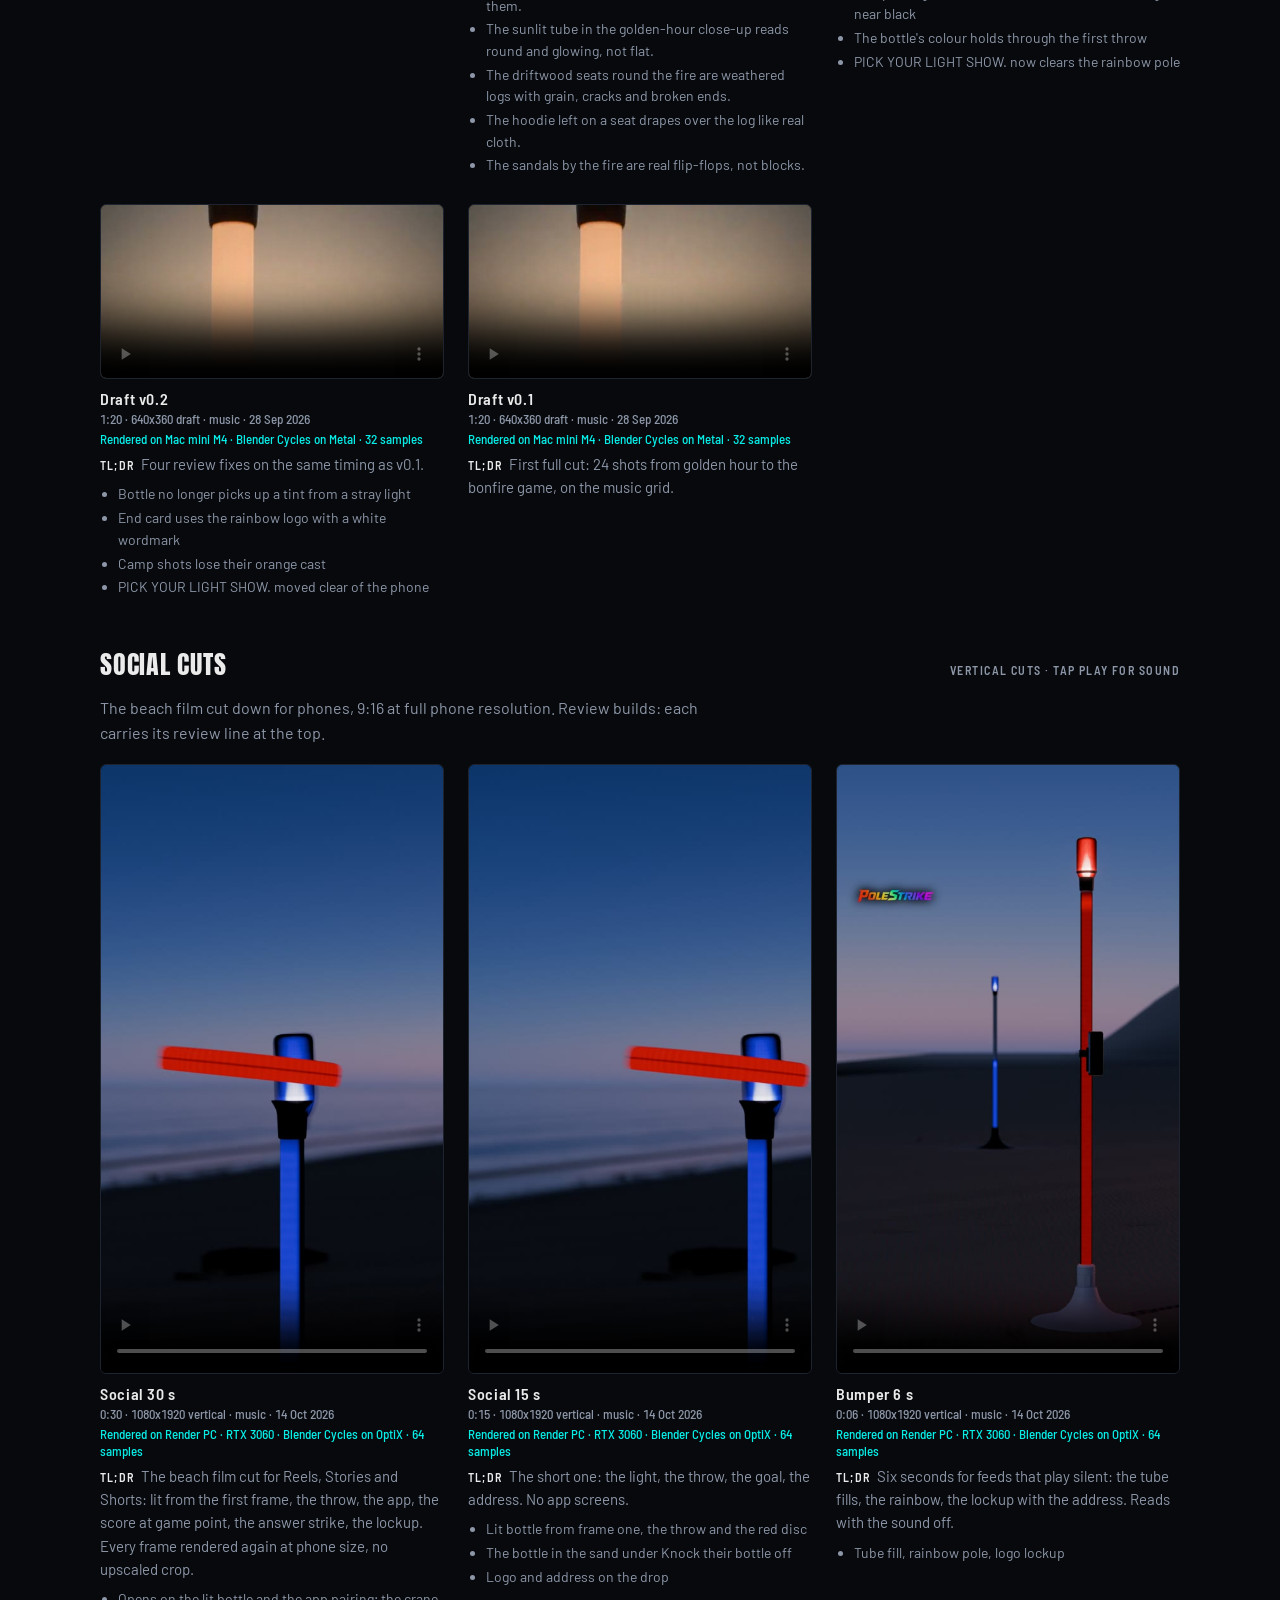
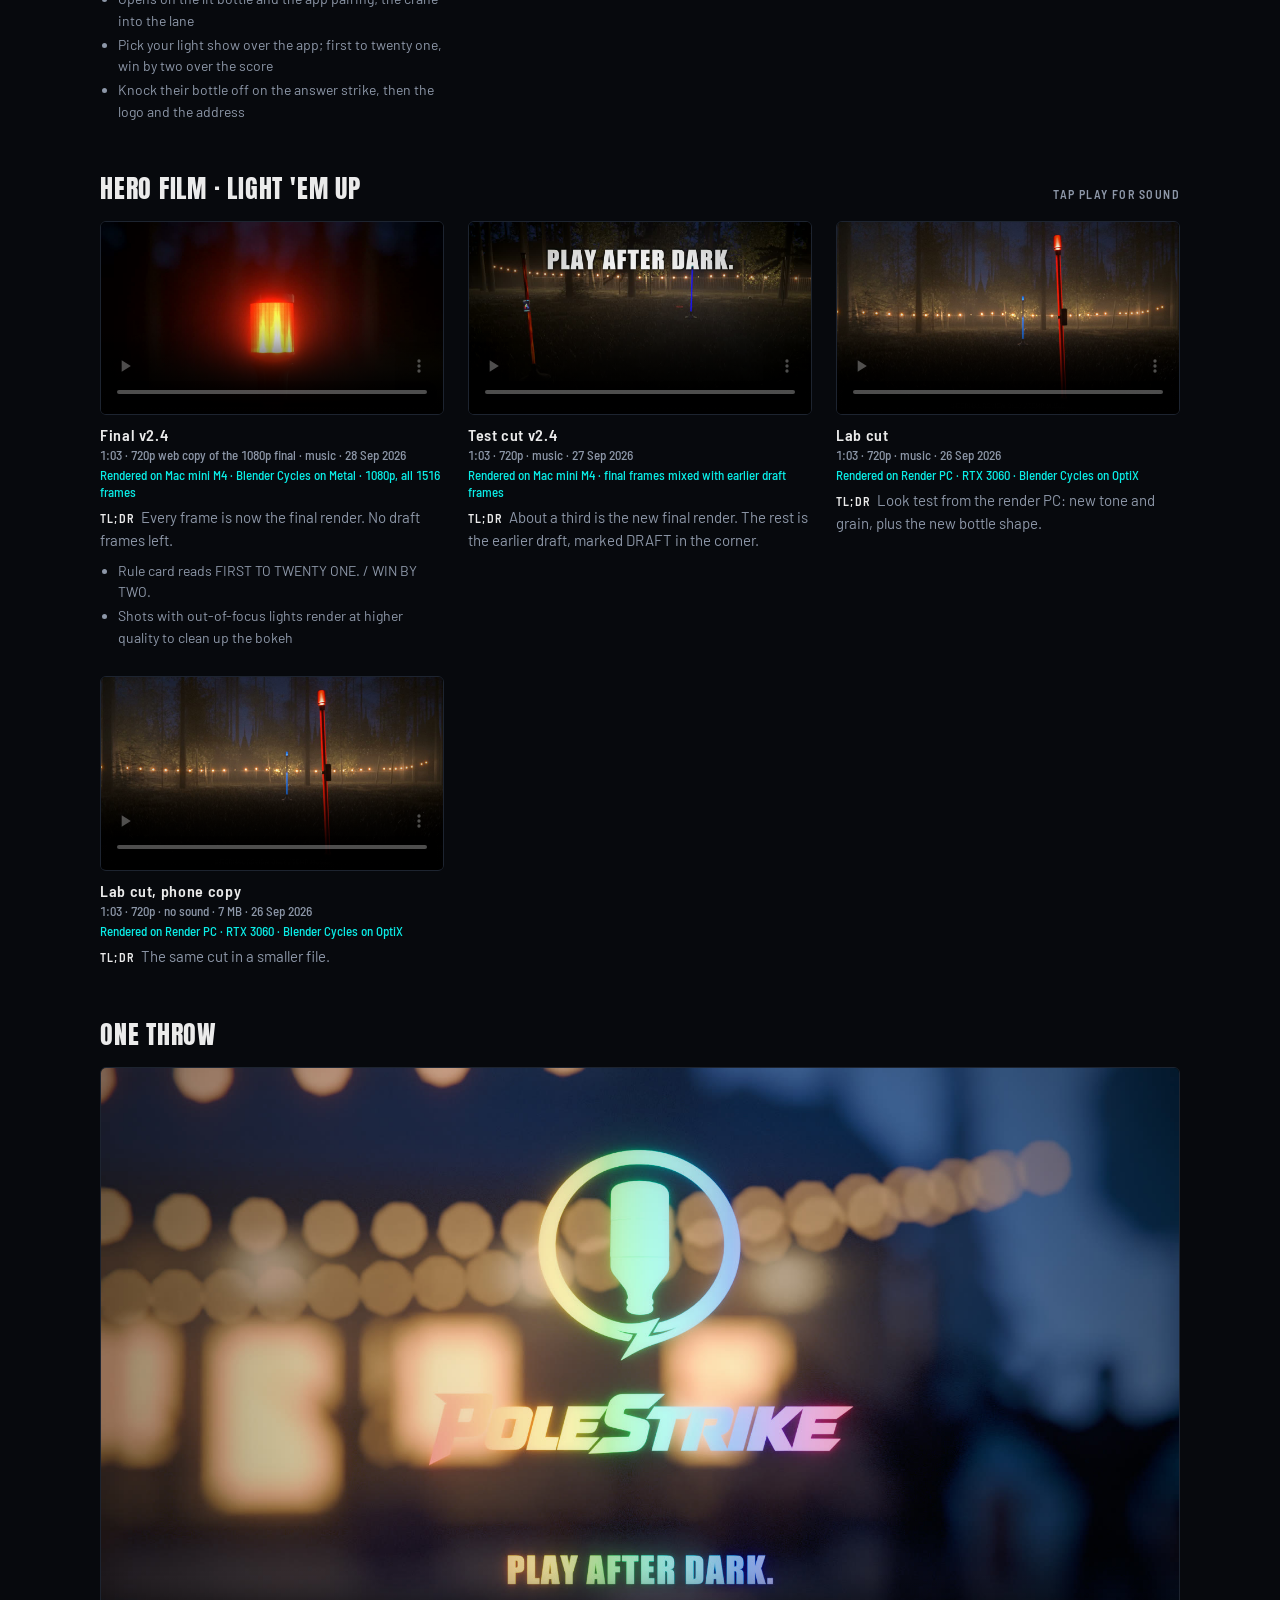
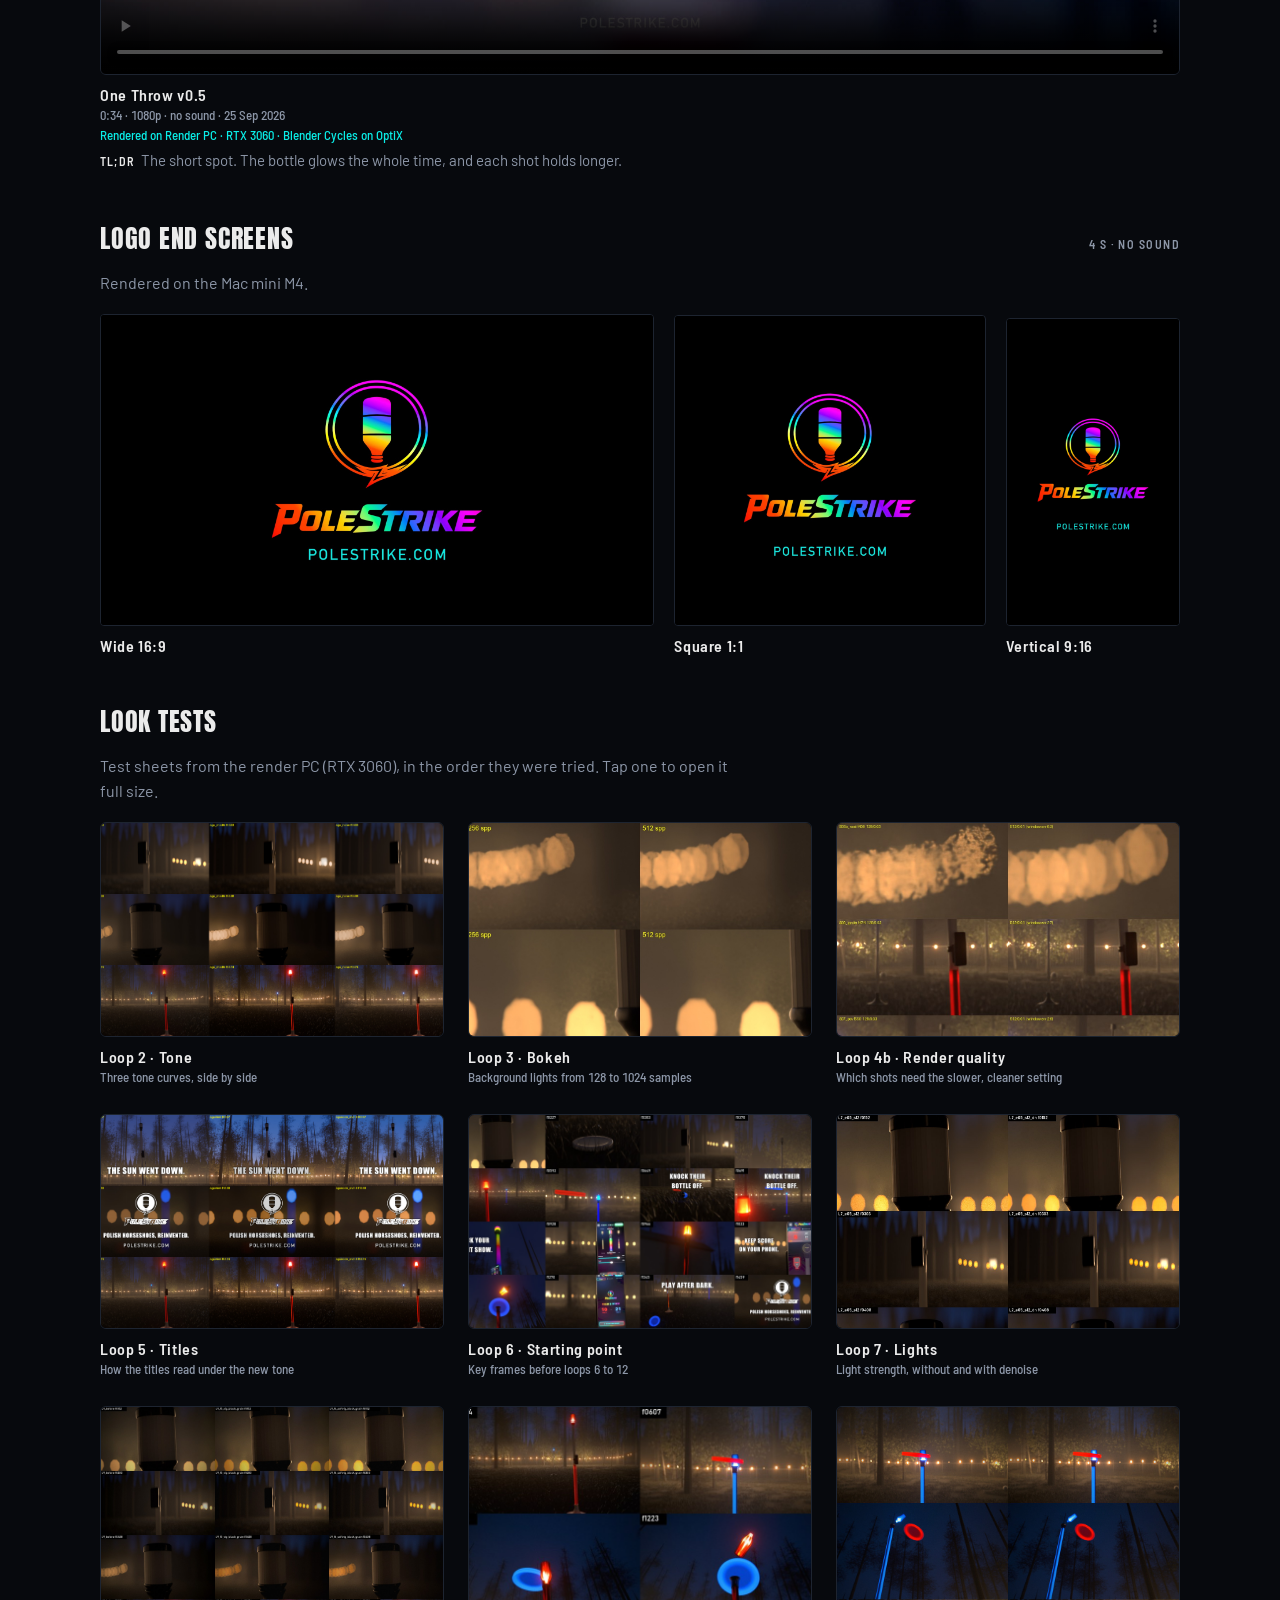
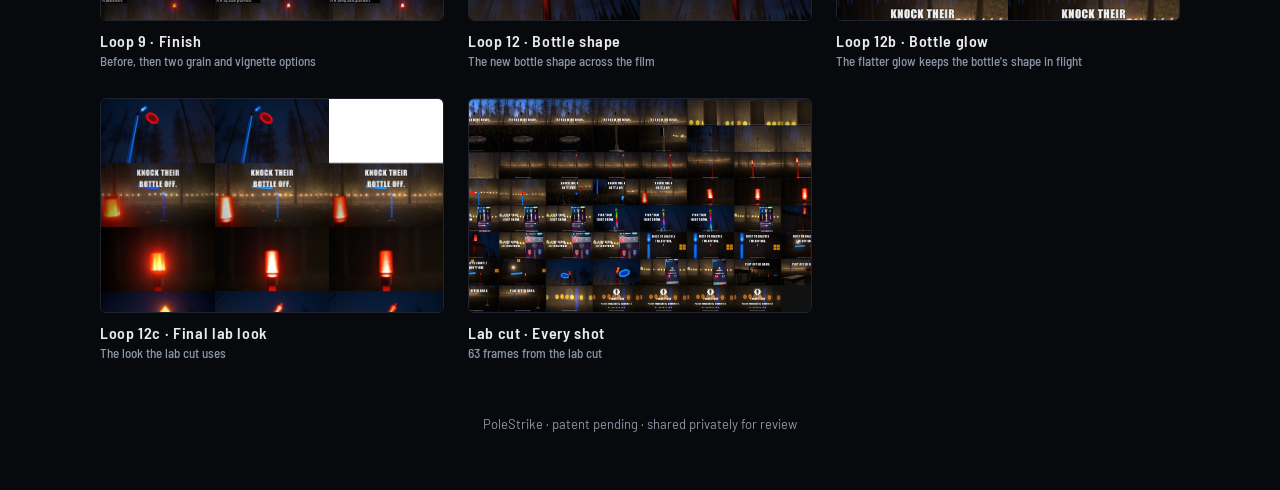
==== commit fe016b1d: "Versions page: launch draft v0.11 r27 Co-Authored-By: Claude Fable 5.1 <noreply@anthropic.com>" ====
--- a/versions/index.html
+++ b/versions/index.html
@@ -88,7 +88,7 @@
     <p>Every PoleStrike film version in one place, newest first, with what changed and where each one was rendered. As of 17 Oct 2026.</p>
     <nav aria-label="Sections"><a href="#launch-h">Launch film</a><a href="#beach-h">Beach film</a><a href="#social-h">Social cuts</a><a href="../room/">Screening room</a></nav>
   </header>
-  <section aria-labelledby="launch-h"><div class="head"><h2 id="launch-h">Launch film</h2><span class="label">Story cuts · tap play for sound</span></div><p class="note">Backyard at golden hour to the game after dark, then anywhere. Built story first: each cut is checked on whether a first-time viewer gets the game, the catch, the lights and wants one. Cards mark shots still to come.</p><div class="cuts"><figure><video controls playsinline preload="metadata" poster="launch-v0.10.jpg" src="launch-v0.10.mp4"></video><figcaption><b>Story cut v0.10</b><span>0:57 · 1920x1080 · music · 2 Oct 2026</span><span class="where">Rendered on Render PC · RTX 3060 · Blender Cycles on OptiX · 64 samples, hand and crew shots generated</span><p><strong>TL;DR</strong> Accuracy pass on v0.9. The knock now shows the disc hitting the bottle and both falling away, and the lit pole reads as an even LED glow, not a flame. No first-time viewer read it as fire.</p><ul class="chg"><li>Knock is the measured physics shot: disc strikes the bottle, both fall into the grass</li><li>Lit pole graded to a clean LED red; the flame-looking close-up is cut</li><li>Same cut and timing as v0.9 otherwise</li></ul></figcaption></figure><figure><video controls playsinline preload="metadata" poster="launch-v0.11r21.jpg" src="launch-v0.11r21.mp4"></video><figcaption><b>Draft v0.11 r21</b><span>0:52 · 1920x1080 · music · 17 Oct 2026</span><span class="where">Rendered on Render PC · RTX 3060 · Blender Cycles on OptiX · panel 12 viewers</span><p><strong>TL;DR</strong> The knock render now runs on in slow motion so the falling pieces hang under the catch title, and the cut to the real prototype lands on the bar line. Best of the rounds, but short of the bar: the catch still reads weakly. Panel P 7.85 vs best 8.42; takeaways 9.75/7.08/8.75/10.00; stop 6.25; send 5.25.</p><ul class="chg"><li>Catch beat from the knock render at 0.4x under the catch title; the hard cut to the real prototype lands on the bar line</li></ul></figcaption></figure><figure><video controls playsinline preload="metadata" poster="launch-v0.11r22.jpg" src="launch-v0.11r22.mp4"></video><figcaption><b>Draft v0.11 r22</b><span>0:52 · 1920x1080 · music · 17 Oct 2026</span><span class="where">Rendered on Render PC · RTX 3060 · Blender Cycles on OptiX · panel 12 viewers</span><p><strong>TL;DR</strong> A CG catch seen from the catcher&#x27;s eyes replaced the held knock under the catch title. It lost because the stand-in hands read as pink sticks to 8 of 12 viewers. Panel P 7.21 vs best 8.42; takeaways 8.58/6.50/7.58/9.00; stop 6.17; send 5.42.</p><ul class="chg"><li>CG catch from the catcher&#x27;s view: the knocked bottle tumbles into two hands under the catch title</li></ul></figcaption></figure><figure><video controls playsinline preload="metadata" poster="launch-v0.11r23.jpg" src="launch-v0.11r23.mp4"></video><figcaption><b>Draft v0.11 r23</b><span>0:47 · 1920x1080 · music · 17 Oct 2026</span><span class="where">Rendered on Render PC · RTX 3060 · Blender Cycles on OptiX · panel 12 viewers</span><p><strong>TL;DR</strong> Three bars cut from the dark middle so the lights come on 4.7 s sooner. It lost because 11 of 12 still named the dark stretch and the game read fell. Panel P 7.26 vs best 7.49; takeaways 8.08/7.67/8.08/8.58; stop 6.00; send 5.17.</p><ul class="chg"><li>Dark middle trimmed by three bars; the lights come on 4.7 s sooner</li></ul></figcaption></figure><figure><video controls playsinline preload="metadata" poster="launch-v0.11r24.jpg" src="launch-v0.11r24.mp4"></video><figcaption><b>Draft v0.11 r24</b><span>0:52 · 1920x1080 · music · 17 Oct 2026</span><span class="where">Rendered on Render PC · RTX 3060 · Blender Cycles on OptiX · panel 12 viewers</span><p><strong>TL;DR</strong> The knock fills the frame, cropped 1.7x on the pole top. The catch read rose, but stop and send fell and still nobody is seen throwing or catching. Panel P 7.51 vs best 7.56; takeaways 9.83/8.17/7.33/8.83; stop 5.92; send 5.00.</p><ul class="chg"><li>Knock and fall cropped 1.7x on the pole top</li></ul></figcaption></figure><figure><video controls playsinline preload="metadata" poster="launch-v0.11r25.jpg" src="launch-v0.11r25.mp4"></video><figcaption><b>Draft v0.11 r25</b><span>0:52 · 1920x1080 · music · 17 Oct 2026</span><span class="where">Rendered on Render PC · RTX 3060 · Blender Cycles on OptiX · panel 12 viewers</span><p><strong>TL;DR</strong> A CG thrower gets his own two-beat shot from behind the first pole before the knock. It lost because only 1 of 12 noticed him; under a second on screen does not register. Panel P 7.54 vs best 7.71; takeaways 9.67/6.58/8.17/10.00; stop 5.92; send 4.92.</p><ul class="chg"><li>Two-beat CG thrower shot from behind the first pole before the knock</li></ul></figcaption></figure><figure><video controls playsinline preload="metadata" poster="launch-v0.11r26.jpg" src="launch-v0.11r26.mp4"></video><figcaption><b>Draft v0.11 r26</b><span>0:52 · 1920x1080 · music · 17 Oct 2026</span><span class="where">Rendered on Render PC · RTX 3060 · Blender Cycles on OptiX · panel 12 viewers</span><p><strong>TL;DR</strong> The film opens cold on the real catch, with the CG knock after it. The catch read rose, but mixing renders with phone footage up front cost the lights read and the urge to share. Panel P 7.88 vs best 8.18; takeaways 9.92/8.42/8.83/9.83; stop 6.00; send 4.25.</p><ul class="chg"><li>Cold open on the real catch in place of the opening render</li></ul></figcaption></figure><figure><video controls playsinline preload="metadata" poster="launch-v0.9.jpg" src="launch-v0.9.mp4"></video><figcaption><b>Story cut v0.9</b><span>0:57 · 1920x1080 · music · 2 Oct 2026</span><span class="where">Rendered on Render PC · RTX 3060 · Blender Cycles on OptiX · 64 samples, hand and crew shots generated</span><p><strong>TL;DR</strong> One full round, start to finish, on the beat: the throw, the knock, the dive, the catch, the cheer. First-time viewers rate it 7 of 10 for stopping the scroll, up from 6, and most name the moment the poles light up on the drop.</p><ul class="chg"><li>A real round up front, every shot under two seconds</li><li>The rules in one look: KNOCK IT OFF: TWO POINTS. CATCH IT: ZERO.</li><li>A big finish: the last throw knocks the glowing bottle off and the crew erupts on the loudest bar</li></ul></figcaption></figure><figure><video controls playsinline preload="metadata" poster="launch-v0.8.jpg" src="launch-v0.8.mp4"></video><figcaption><b>Story cut v0.8</b><span>1:06 · 1920x1080 · music · 2 Oct 2026</span><span class="where">Rendered on Render PC · RTX 3060 · Blender Cycles on OptiX · 64 samples, hand and crew shots generated</span><p><strong>TL;DR</strong> Real people and a real catch. Friends play in silhouette at sunset and under the lit poles, and the glowing bottle now drops into the hands. 11 of 12 first-time viewers named that night catch as the moment they remember.</p><ul class="chg"><li>One bottle everywhere, frosted by day and glowing from inside at night</li><li>A crew in silhouette: a diving catch opens the film, a sunset high-five, the crew cheering under the lit poles</li><li>The night is readable: a dark wide before the lights, then the lit set with the crew; both catches move</li></ul></figcaption></figure><figure><video controls playsinline preload="metadata" poster="launch-v0.7.jpg" src="launch-v0.7.mp4"></video><figcaption><b>Story cut v0.7</b><span>1:06 · 1920x1080 · music · 1 Oct 2026</span><span class="where">Rendered on Render PC · RTX 3060 · Blender Cycles on OptiX · 64 samples, hand shots generated</span><p><strong>TL;DR</strong> No text cards left: every shot is picture. Hand shots now show the throw, the golden-hour catch and the night catch with the glowing bottle. A close-up of the bottle on the pole after the opening wide helped first-time viewers most.</p><ul class="chg"><li>The three cards are now hand shots: the release, a catch in low sun, two hands closing round the lit bottle at night</li><li>Golden-hour close-up of the bottle on the pole top right after the opening wide</li><li>Starts two bars earlier in the song; knock-off to end card keeps its timing</li></ul></figcaption></figure><figure><video controls playsinline preload="metadata" poster="launch-v0.4.jpg" src="launch-v0.4.mp4"></video><figcaption><b>Story cut v0.4</b><span>1:03 · 1920x1080 · music · 1 Oct 2026</span><span class="where">Rendered on Render PC · RTX 3060 · Blender Cycles on OptiX · 64 samples</span><p><strong>TL;DR</strong> First story-first cut. Golden-hour backyard opening with the real knock, lights on at the drop, beach turn and win. Release and catch shots are still cards.</p><ul class="chg"><li>New golden-hour backyard: wide, slow-motion knock, sunset</li><li>Knock physics measured against real slow-motion footage</li><li>Story checked by a cold viewer panel: 8.2 of 10</li></ul></figcaption></figure></div></section><section aria-labelledby="beach-h"><div class="head"><h2 id="beach-h">Beach film · Last Light</h2><span class="label">Draft cuts · tap play for sound</span></div><p class="note">Sunset to bonfire night on the beach. Every draft, newest first, with what changed since the one before it and the machine that rendered it.</p><div class="cuts"><figure><video controls playsinline preload="metadata" poster="beach-v0.5_1080.jpg" src="beach-v0.5_1080.mp4"></video><figcaption><b>Draft v0.5_1080</b><span>1:20 · 1920x1080 master · music · 1 Oct 2026</span><span class="where">Rendered on Render PC · RTX 3060 · Blender Cycles on OptiX · 64 samples</span><p><strong>TL;DR</strong> Re-render of the current look with no new kept changes.</p></figcaption></figure><figure><video controls playsinline preload="metadata" poster="beach-v0.4.jpg" src="beach-v0.4.mp4"></video><figcaption><b>Draft v0.4</b><span>1:20 · 1280x720 · music · 29 Sep 2026</span><span class="where">Rendered on Render PC · RTX 3060 · Blender Cycles on OptiX · 128 samples</span><p><strong>TL;DR</strong> 6 look changes kept by the look-dev loop (cycles C001 to C011).</p><ul class="chg"><li>The distant headland now has a broken, ridged skyline instead of a smooth dome.</li><li>The lit bottles glow with a hot near-white core and team colour at the edges, like a real camera sees them.</li><li>The sunlit tube in the golden-hour close-up reads round and glowing, not flat.</li><li>The driftwood seats round the fire are weathered logs with grain, cracks and broken ends.</li><li>The hoodie left on a seat drapes over the log like real cloth.</li><li>The sandals by the fire are real flip-flops, not blocks.</li></ul></figcaption></figure><figure><video controls playsinline preload="metadata" poster="beach-v0.3.jpg" src="beach-v0.3.mp4"></video><figcaption><b>Draft v0.3</b><span>1:20 · 640x360 draft · music · 28 Sep 2026</span><span class="where">Rendered on Mac mini M4 · Blender Cycles on Metal · 32 samples</span><p><strong>TL;DR</strong> First look pass. Director score up from 5.6 to 6.7.</p><ul class="chg"><li>Golden hour sits lower and warmer, with a real orange sun</li><li>Driftwood and beach debris added along the sand</li><li>Discs are bigger and read in flight</li><li>Campfire lights the friends shot instead of leaving it near black</li><li>The bottle&#x27;s colour holds through the first throw</li><li>PICK YOUR LIGHT SHOW. now clears the rainbow pole</li></ul></figcaption></figure><figure><video controls playsinline preload="metadata" poster="beach-v0.2.jpg" src="beach-v0.2.mp4"></video><figcaption><b>Draft v0.2</b><span>1:20 · 640x360 draft · music · 28 Sep 2026</span><span class="where">Rendered on Mac mini M4 · Blender Cycles on Metal · 32 samples</span><p><strong>TL;DR</strong> Four review fixes on the same timing as v0.1.</p><ul class="chg"><li>Bottle no longer picks up a tint from a stray light</li><li>End card uses the rainbow logo with a white wordmark</li><li>Camp shots lose their orange cast</li><li>PICK YOUR LIGHT SHOW. moved clear of the phone</li></ul></figcaption></figure><figure><video controls playsinline preload="metadata" poster="beach-v0.1.jpg" src="beach-v0.1.mp4"></video><figcaption><b>Draft v0.1</b><span>1:20 · 640x360 draft · music · 28 Sep 2026</span><span class="where">Rendered on Mac mini M4 · Blender Cycles on Metal · 32 samples</span><p><strong>TL;DR</strong> First full cut: 24 shots from golden hour to the bonfire game, on the music grid.</p></figcaption></figure></div></section><section aria-labelledby="social-h"><div class="head"><h2 id="social-h">Social cuts</h2><span class="label">Vertical cuts · tap play for sound</span></div><p class="note">The beach film cut down for phones, 9:16 at full phone resolution. Review builds: each carries its review line at the top.</p><div class="cuts"><figure><video controls playsinline preload="metadata" poster="social30-native.jpg" src="social30-native.mp4"></video><figcaption><b>Social 30 s</b><span>0:30 · 1080x1920 vertical · music · 14 Oct 2026</span><span class="where">Rendered on Render PC · RTX 3060 · Blender Cycles on OptiX · 64 samples</span><p><strong>TL;DR</strong> The beach film cut for Reels, Stories and Shorts: lit from the first frame, the throw, the app, the score at game point, the answer strike, the lockup. Every frame rendered again at phone size, no upscaled crop.</p><ul class="chg"><li>Opens on the lit bottle and the app pairing; the crane into the lane</li><li>Pick your light show over the app; first to twenty one, win by two over the score</li><li>Knock their bottle off on the answer strike, then the logo and the address</li></ul></figcaption></figure><figure><video controls playsinline preload="metadata" poster="social15-native.jpg" src="social15-native.mp4"></video><figcaption><b>Social 15 s</b><span>0:15 · 1080x1920 vertical · music · 14 Oct 2026</span><span class="where">Rendered on Render PC · RTX 3060 · Blender Cycles on OptiX · 64 samples</span><p><strong>TL;DR</strong> The short one: the light, the throw, the goal, the address. No app screens.</p><ul class="chg"><li>Lit bottle from frame one, the throw and the red disc</li><li>The bottle in the sand under Knock their bottle off</li><li>Logo and address on the drop</li></ul></figcaption></figure><figure><video controls playsinline preload="metadata" poster="bumper-native.jpg" src="bumper-native.mp4"></video><figcaption><b>Bumper 6 s</b><span>0:06 · 1080x1920 vertical · music · 14 Oct 2026</span><span class="where">Rendered on Render PC · RTX 3060 · Blender Cycles on OptiX · 64 samples</span><p><strong>TL;DR</strong> Six seconds for feeds that play silent: the tube fills, the rainbow, the lockup with the address. Reads with the sound off.</p><ul class="chg"><li>Tube fill, rainbow pole, logo lockup</li></ul></figcaption></figure></div></section><section aria-labelledby="hero-h"><div class="head"><h2 id="hero-h">Hero film · Light &#x27;Em Up</h2><span class="label">Tap play for sound</span></div><div class="cuts"><figure><video controls playsinline preload="metadata" poster="film-v2.4-final.jpg" src="film-v2.4-final.mp4"></video><figcaption><b>Final v2.4</b><span>1:03 · 720p web copy of the 1080p final · music · 28 Sep 2026</span><span class="where">Rendered on Mac mini M4 · Blender Cycles on Metal · 1080p, all 1516 frames</span><p><strong>TL;DR</strong> Every frame is now the final render. No draft frames left.</p><ul class="chg"><li>Rule card reads FIRST TO TWENTY ONE. / WIN BY TWO.</li><li>Shots with out-of-focus lights render at higher quality to clean up the bokeh</li></ul></figcaption></figure><figure><video controls playsinline preload="metadata" poster="../room/poster.jpg" src="../room/film.mp4"></video><figcaption><b>Test cut v2.4</b><span>1:03 · 720p · music · 27 Sep 2026</span><span class="where">Rendered on Mac mini M4 · final frames mixed with earlier draft frames</span><p><strong>TL;DR</strong> About a third is the new final render. The rest is the earlier draft, marked DRAFT in the corner.</p></figcaption></figure><figure><video controls playsinline preload="metadata" poster="../poster-r0.jpg" src="../v2lab-720p-r0.mp4"></video><figcaption><b>Lab cut</b><span>1:03 · 720p · music · 26 Sep 2026</span><span class="where">Rendered on Render PC · RTX 3060 · Blender Cycles on OptiX</span><p><strong>TL;DR</strong> Look test from the render PC: new tone and grain, plus the new bottle shape.</p></figcaption></figure><figure><video controls playsinline preload="metadata" poster="../poster-r0.jpg" src="lab-cut-phone.mp4"></video><figcaption><b>Lab cut, phone copy</b><span>1:03 · 720p · no sound · 7 MB · 26 Sep 2026</span><span class="where">Rendered on Render PC · RTX 3060 · Blender Cycles on OptiX</span><p><strong>TL;DR</strong> The same cut in a smaller file.</p></figcaption></figure></div></section><section aria-labelledby="throw-h"><div class="head"><h2 id="throw-h">One Throw</h2></div><div class="cuts"><figure><video controls playsinline preload="metadata" poster="one-throw-v05.jpg" src="one-throw-v05.mp4"></video><figcaption><b>One Throw v0.5</b><span>0:34 · 1080p · no sound · 25 Sep 2026</span><span class="where">Rendered on Render PC · RTX 3060 · Blender Cycles on OptiX</span><p><strong>TL;DR</strong> The short spot. The bottle glows the whole time, and each shot holds longer.</p></figcaption></figure></div></section><section aria-labelledby="stings-h"><div class="head"><h2 id="stings-h">Logo end screens</h2><span class="label">4 s · no sound</span></div><p class="note">Rendered on the Mac mini M4.</p><div class="stings"><figure class="wide"><video src="../room/sting_wide.mp4" poster="sting-wide.jpg" autoplay muted loop playsinline aria-label="Wide 16:9 logo end screen"></video><figcaption><b>Wide 16:9</b></figcaption></figure><figure><video src="../room/sting_square.mp4" poster="sting-square.jpg" autoplay muted loop playsinline aria-label="Square 1:1 logo end screen"></video><figcaption><b>Square 1:1</b></figcaption></figure><figure><video src="../room/sting_vertical.mp4" poster="sting-vertical.jpg" autoplay muted loop playsinline aria-label="Vertical 9:16 logo end screen"></video><figcaption><b>Vertical 9:16</b></figcaption></figure></div></section><section aria-labelledby="look-h"><div class="head"><h2 id="look-h">Look tests</h2></div><p class="note">Test sheets from the render PC (RTX 3060), in the order they were tried. Tap one to open it full size.</p><div class="sheets"><figure><a href="lab-02-tone.jpg"><img src="lab-02-tone.jpg" alt="Loop 2 test sheet: three tone curves compared" width="1920" height="1080" loading="lazy"></a><figcaption><b>Loop 2 · Tone</b><span>Three tone curves, side by side</span></figcaption></figure><figure><a href="lab-03-bokeh.jpg"><img src="lab-03-bokeh.jpg" alt="Loop 3 test sheet: background lights at four sample counts" width="2160" height="660" loading="lazy"></a><figcaption><b>Loop 3 · Bokeh</b><span>Background lights from 128 to 1024 samples</span></figcaption></figure><figure><a href="lab-04b-samples.jpg"><img src="lab-04b-samples.jpg" alt="Loop 4b test sheet: shots at two quality settings" width="960" height="2700" loading="lazy"></a><figcaption><b>Loop 4b · Render quality</b><span>Which shots need the slower, cleaner setting</span></figcaption></figure><figure><a href="lab-05-titles.jpg"><img src="lab-05-titles.jpg" alt="Loop 5 test sheet: titles under three tone settings" width="1920" height="1080" loading="lazy"></a><figcaption><b>Loop 5 · Titles</b><span>How the titles read under the new tone</span></figcaption></figure><figure><a href="lab-06-start.jpg"><img src="lab-06-start.jpg" alt="Loop 6 test sheet: key frames before the later look changes" width="2304" height="864" loading="lazy"></a><figcaption><b>Loop 6 · Starting point</b><span>Key frames before loops 6 to 12</span></figcaption></figure><figure><a href="lab-07-lights.jpg"><img src="lab-07-lights.jpg" alt="Loop 7 test sheet: light strength without and with denoise" width="1280" height="2160" loading="lazy"></a><figcaption><b>Loop 7 · Lights</b><span>Light strength, without and with denoise</span></figcaption></figure><figure><a href="lab-09-finish.jpg"><img src="lab-09-finish.jpg" alt="Loop 9 test sheet: finish options compared" width="1920" height="2160" loading="lazy"></a><figcaption><b>Loop 9 · Finish</b><span>Before, then two grain and vignette options</span></figcaption></figure><figure><a href="lab-12-bottle.jpg"><img src="lab-12-bottle.jpg" alt="Loop 12 test sheet: the new bottle shape across the film" width="2304" height="432" loading="lazy"></a><figcaption><b>Loop 12 · Bottle shape</b><span>The new bottle shape across the film</span></figcaption></figure><figure><a href="lab-12b-glow.jpg"><img src="lab-12b-glow.jpg" alt="Loop 12b test sheet: two bottle glow settings" width="960" height="1890" loading="lazy"></a><figcaption><b>Loop 12b · Bottle glow</b><span>The flatter glow keeps the bottle&#x27;s shape in flight</span></figcaption></figure><figure><a href="lab-12c-final.jpg"><img src="lab-12c-final.jpg" alt="Loop 12c test sheet: the final lab look" width="1440" height="1080" loading="lazy"></a><figcaption><b>Loop 12c · Final lab look</b><span>The look the lab cut uses</span></figcaption></figure><figure><a href="lab-cut-every-shot.jpg"><img src="lab-cut-every-shot.jpg" alt="Contact sheet of 63 frames from the lab cut" width="2592" height="1472" loading="lazy"></a><figcaption><b>Lab cut · Every shot</b><span>63 frames from the lab cut</span></figcaption></figure></div></section>
+  <section aria-labelledby="launch-h"><div class="head"><h2 id="launch-h">Launch film</h2><span class="label">Story cuts · tap play for sound</span></div><p class="note">Backyard at golden hour to the game after dark, then anywhere. Built story first: each cut is checked on whether a first-time viewer gets the game, the catch, the lights and wants one. Cards mark shots still to come.</p><div class="cuts"><figure><video controls playsinline preload="metadata" poster="launch-v0.10.jpg" src="launch-v0.10.mp4"></video><figcaption><b>Story cut v0.10</b><span>0:57 · 1920x1080 · music · 2 Oct 2026</span><span class="where">Rendered on Render PC · RTX 3060 · Blender Cycles on OptiX · 64 samples, hand and crew shots generated</span><p><strong>TL;DR</strong> Accuracy pass on v0.9. The knock now shows the disc hitting the bottle and both falling away, and the lit pole reads as an even LED glow, not a flame. No first-time viewer read it as fire.</p><ul class="chg"><li>Knock is the measured physics shot: disc strikes the bottle, both fall into the grass</li><li>Lit pole graded to a clean LED red; the flame-looking close-up is cut</li><li>Same cut and timing as v0.9 otherwise</li></ul></figcaption></figure><figure><video controls playsinline preload="metadata" poster="launch-v0.11r21.jpg" src="launch-v0.11r21.mp4"></video><figcaption><b>Draft v0.11 r21</b><span>0:52 · 1920x1080 · music · 17 Oct 2026</span><span class="where">Rendered on Render PC · RTX 3060 · Blender Cycles on OptiX · panel 12 viewers</span><p><strong>TL;DR</strong> The knock render now runs on in slow motion so the falling pieces hang under the catch title, and the cut to the real prototype lands on the bar line. Best of the rounds, but short of the bar: the catch still reads weakly. Panel P 7.85 vs best 8.42; takeaways 9.75/7.08/8.75/10.00; stop 6.25; send 5.25.</p><ul class="chg"><li>Catch beat from the knock render at 0.4x under the catch title; the hard cut to the real prototype lands on the bar line</li></ul></figcaption></figure><figure><video controls playsinline preload="metadata" poster="launch-v0.11r22.jpg" src="launch-v0.11r22.mp4"></video><figcaption><b>Draft v0.11 r22</b><span>0:52 · 1920x1080 · music · 17 Oct 2026</span><span class="where">Rendered on Render PC · RTX 3060 · Blender Cycles on OptiX · panel 12 viewers</span><p><strong>TL;DR</strong> A CG catch seen from the catcher&#x27;s eyes replaced the held knock under the catch title. It lost because the stand-in hands read as pink sticks to 8 of 12 viewers. Panel P 7.21 vs best 8.42; takeaways 8.58/6.50/7.58/9.00; stop 6.17; send 5.42.</p><ul class="chg"><li>CG catch from the catcher&#x27;s view: the knocked bottle tumbles into two hands under the catch title</li></ul></figcaption></figure><figure><video controls playsinline preload="metadata" poster="launch-v0.11r23.jpg" src="launch-v0.11r23.mp4"></video><figcaption><b>Draft v0.11 r23</b><span>0:47 · 1920x1080 · music · 17 Oct 2026</span><span class="where">Rendered on Render PC · RTX 3060 · Blender Cycles on OptiX · panel 12 viewers</span><p><strong>TL;DR</strong> Three bars cut from the dark middle so the lights come on 4.7 s sooner. It lost because 11 of 12 still named the dark stretch and the game read fell. Panel P 7.26 vs best 7.49; takeaways 8.08/7.67/8.08/8.58; stop 6.00; send 5.17.</p><ul class="chg"><li>Dark middle trimmed by three bars; the lights come on 4.7 s sooner</li></ul></figcaption></figure><figure><video controls playsinline preload="metadata" poster="launch-v0.11r24.jpg" src="launch-v0.11r24.mp4"></video><figcaption><b>Draft v0.11 r24</b><span>0:52 · 1920x1080 · music · 17 Oct 2026</span><span class="where">Rendered on Render PC · RTX 3060 · Blender Cycles on OptiX · panel 12 viewers</span><p><strong>TL;DR</strong> The knock fills the frame, cropped 1.7x on the pole top. The catch read rose, but stop and send fell and still nobody is seen throwing or catching. Panel P 7.51 vs best 7.56; takeaways 9.83/8.17/7.33/8.83; stop 5.92; send 5.00.</p><ul class="chg"><li>Knock and fall cropped 1.7x on the pole top</li></ul></figcaption></figure><figure><video controls playsinline preload="metadata" poster="launch-v0.11r25.jpg" src="launch-v0.11r25.mp4"></video><figcaption><b>Draft v0.11 r25</b><span>0:52 · 1920x1080 · music · 17 Oct 2026</span><span class="where">Rendered on Render PC · RTX 3060 · Blender Cycles on OptiX · panel 12 viewers</span><p><strong>TL;DR</strong> A CG thrower gets his own two-beat shot from behind the first pole before the knock. It lost because only 1 of 12 noticed him; under a second on screen does not register. Panel P 7.54 vs best 7.71; takeaways 9.67/6.58/8.17/10.00; stop 5.92; send 4.92.</p><ul class="chg"><li>Two-beat CG thrower shot from behind the first pole before the knock</li></ul></figcaption></figure><figure><video controls playsinline preload="metadata" poster="launch-v0.11r26.jpg" src="launch-v0.11r26.mp4"></video><figcaption><b>Draft v0.11 r26</b><span>0:52 · 1920x1080 · music · 17 Oct 2026</span><span class="where">Rendered on Render PC · RTX 3060 · Blender Cycles on OptiX · panel 12 viewers</span><p><strong>TL;DR</strong> The film opens cold on the real catch, with the CG knock after it. The catch read rose, but mixing renders with phone footage up front cost the lights read and the urge to share. Panel P 7.88 vs best 8.18; takeaways 9.92/8.42/8.83/9.83; stop 6.00; send 4.25.</p><ul class="chg"><li>Cold open on the real catch in place of the opening render</li></ul></figcaption></figure><figure><video controls playsinline preload="metadata" poster="launch-v0.11r27.jpg" src="launch-v0.11r27.mp4"></video><figcaption><b>Draft v0.11 r27</b><span>0:52 · 1920x1080 · music · 17 Oct 2026</span><span class="where">Rendered on Render PC · RTX 3060 · Blender Cycles on OptiX · panel 12 viewers</span><p><strong>TL;DR</strong> No black card: the real catch starts on the bar line with the prototype words over it as a title. The card complaint went from 8 of 12 to none, but the ending read fell. Panel P 7.89 vs best 7.99; takeaways 10.00/7.83/9.17/9.42; stop 5.92; send 5.00.</p><ul class="chg"><li>Prototype card words ride as a title over the first real frame; the black card is gone</li></ul></figcaption></figure><figure><video controls playsinline preload="metadata" poster="launch-v0.9.jpg" src="launch-v0.9.mp4"></video><figcaption><b>Story cut v0.9</b><span>0:57 · 1920x1080 · music · 2 Oct 2026</span><span class="where">Rendered on Render PC · RTX 3060 · Blender Cycles on OptiX · 64 samples, hand and crew shots generated</span><p><strong>TL;DR</strong> One full round, start to finish, on the beat: the throw, the knock, the dive, the catch, the cheer. First-time viewers rate it 7 of 10 for stopping the scroll, up from 6, and most name the moment the poles light up on the drop.</p><ul class="chg"><li>A real round up front, every shot under two seconds</li><li>The rules in one look: KNOCK IT OFF: TWO POINTS. CATCH IT: ZERO.</li><li>A big finish: the last throw knocks the glowing bottle off and the crew erupts on the loudest bar</li></ul></figcaption></figure><figure><video controls playsinline preload="metadata" poster="launch-v0.8.jpg" src="launch-v0.8.mp4"></video><figcaption><b>Story cut v0.8</b><span>1:06 · 1920x1080 · music · 2 Oct 2026</span><span class="where">Rendered on Render PC · RTX 3060 · Blender Cycles on OptiX · 64 samples, hand and crew shots generated</span><p><strong>TL;DR</strong> Real people and a real catch. Friends play in silhouette at sunset and under the lit poles, and the glowing bottle now drops into the hands. 11 of 12 first-time viewers named that night catch as the moment they remember.</p><ul class="chg"><li>One bottle everywhere, frosted by day and glowing from inside at night</li><li>A crew in silhouette: a diving catch opens the film, a sunset high-five, the crew cheering under the lit poles</li><li>The night is readable: a dark wide before the lights, then the lit set with the crew; both catches move</li></ul></figcaption></figure><figure><video controls playsinline preload="metadata" poster="launch-v0.7.jpg" src="launch-v0.7.mp4"></video><figcaption><b>Story cut v0.7</b><span>1:06 · 1920x1080 · music · 1 Oct 2026</span><span class="where">Rendered on Render PC · RTX 3060 · Blender Cycles on OptiX · 64 samples, hand shots generated</span><p><strong>TL;DR</strong> No text cards left: every shot is picture. Hand shots now show the throw, the golden-hour catch and the night catch with the glowing bottle. A close-up of the bottle on the pole after the opening wide helped first-time viewers most.</p><ul class="chg"><li>The three cards are now hand shots: the release, a catch in low sun, two hands closing round the lit bottle at night</li><li>Golden-hour close-up of the bottle on the pole top right after the opening wide</li><li>Starts two bars earlier in the song; knock-off to end card keeps its timing</li></ul></figcaption></figure><figure><video controls playsinline preload="metadata" poster="launch-v0.4.jpg" src="launch-v0.4.mp4"></video><figcaption><b>Story cut v0.4</b><span>1:03 · 1920x1080 · music · 1 Oct 2026</span><span class="where">Rendered on Render PC · RTX 3060 · Blender Cycles on OptiX · 64 samples</span><p><strong>TL;DR</strong> First story-first cut. Golden-hour backyard opening with the real knock, lights on at the drop, beach turn and win. Release and catch shots are still cards.</p><ul class="chg"><li>New golden-hour backyard: wide, slow-motion knock, sunset</li><li>Knock physics measured against real slow-motion footage</li><li>Story checked by a cold viewer panel: 8.2 of 10</li></ul></figcaption></figure></div></section><section aria-labelledby="beach-h"><div class="head"><h2 id="beach-h">Beach film · Last Light</h2><span class="label">Draft cuts · tap play for sound</span></div><p class="note">Sunset to bonfire night on the beach. Every draft, newest first, with what changed since the one before it and the machine that rendered it.</p><div class="cuts"><figure><video controls playsinline preload="metadata" poster="beach-v0.5_1080.jpg" src="beach-v0.5_1080.mp4"></video><figcaption><b>Draft v0.5_1080</b><span>1:20 · 1920x1080 master · music · 1 Oct 2026</span><span class="where">Rendered on Render PC · RTX 3060 · Blender Cycles on OptiX · 64 samples</span><p><strong>TL;DR</strong> Re-render of the current look with no new kept changes.</p></figcaption></figure><figure><video controls playsinline preload="metadata" poster="beach-v0.4.jpg" src="beach-v0.4.mp4"></video><figcaption><b>Draft v0.4</b><span>1:20 · 1280x720 · music · 29 Sep 2026</span><span class="where">Rendered on Render PC · RTX 3060 · Blender Cycles on OptiX · 128 samples</span><p><strong>TL;DR</strong> 6 look changes kept by the look-dev loop (cycles C001 to C011).</p><ul class="chg"><li>The distant headland now has a broken, ridged skyline instead of a smooth dome.</li><li>The lit bottles glow with a hot near-white core and team colour at the edges, like a real camera sees them.</li><li>The sunlit tube in the golden-hour close-up reads round and glowing, not flat.</li><li>The driftwood seats round the fire are weathered logs with grain, cracks and broken ends.</li><li>The hoodie left on a seat drapes over the log like real cloth.</li><li>The sandals by the fire are real flip-flops, not blocks.</li></ul></figcaption></figure><figure><video controls playsinline preload="metadata" poster="beach-v0.3.jpg" src="beach-v0.3.mp4"></video><figcaption><b>Draft v0.3</b><span>1:20 · 640x360 draft · music · 28 Sep 2026</span><span class="where">Rendered on Mac mini M4 · Blender Cycles on Metal · 32 samples</span><p><strong>TL;DR</strong> First look pass. Director score up from 5.6 to 6.7.</p><ul class="chg"><li>Golden hour sits lower and warmer, with a real orange sun</li><li>Driftwood and beach debris added along the sand</li><li>Discs are bigger and read in flight</li><li>Campfire lights the friends shot instead of leaving it near black</li><li>The bottle&#x27;s colour holds through the first throw</li><li>PICK YOUR LIGHT SHOW. now clears the rainbow pole</li></ul></figcaption></figure><figure><video controls playsinline preload="metadata" poster="beach-v0.2.jpg" src="beach-v0.2.mp4"></video><figcaption><b>Draft v0.2</b><span>1:20 · 640x360 draft · music · 28 Sep 2026</span><span class="where">Rendered on Mac mini M4 · Blender Cycles on Metal · 32 samples</span><p><strong>TL;DR</strong> Four review fixes on the same timing as v0.1.</p><ul class="chg"><li>Bottle no longer picks up a tint from a stray light</li><li>End card uses the rainbow logo with a white wordmark</li><li>Camp shots lose their orange cast</li><li>PICK YOUR LIGHT SHOW. moved clear of the phone</li></ul></figcaption></figure><figure><video controls playsinline preload="metadata" poster="beach-v0.1.jpg" src="beach-v0.1.mp4"></video><figcaption><b>Draft v0.1</b><span>1:20 · 640x360 draft · music · 28 Sep 2026</span><span class="where">Rendered on Mac mini M4 · Blender Cycles on Metal · 32 samples</span><p><strong>TL;DR</strong> First full cut: 24 shots from golden hour to the bonfire game, on the music grid.</p></figcaption></figure></div></section><section aria-labelledby="social-h"><div class="head"><h2 id="social-h">Social cuts</h2><span class="label">Vertical cuts · tap play for sound</span></div><p class="note">The beach film cut down for phones, 9:16 at full phone resolution. Review builds: each carries its review line at the top.</p><div class="cuts"><figure><video controls playsinline preload="metadata" poster="social30-native.jpg" src="social30-native.mp4"></video><figcaption><b>Social 30 s</b><span>0:30 · 1080x1920 vertical · music · 14 Oct 2026</span><span class="where">Rendered on Render PC · RTX 3060 · Blender Cycles on OptiX · 64 samples</span><p><strong>TL;DR</strong> The beach film cut for Reels, Stories and Shorts: lit from the first frame, the throw, the app, the score at game point, the answer strike, the lockup. Every frame rendered again at phone size, no upscaled crop.</p><ul class="chg"><li>Opens on the lit bottle and the app pairing; the crane into the lane</li><li>Pick your light show over the app; first to twenty one, win by two over the score</li><li>Knock their bottle off on the answer strike, then the logo and the address</li></ul></figcaption></figure><figure><video controls playsinline preload="metadata" poster="social15-native.jpg" src="social15-native.mp4"></video><figcaption><b>Social 15 s</b><span>0:15 · 1080x1920 vertical · music · 14 Oct 2026</span><span class="where">Rendered on Render PC · RTX 3060 · Blender Cycles on OptiX · 64 samples</span><p><strong>TL;DR</strong> The short one: the light, the throw, the goal, the address. No app screens.</p><ul class="chg"><li>Lit bottle from frame one, the throw and the red disc</li><li>The bottle in the sand under Knock their bottle off</li><li>Logo and address on the drop</li></ul></figcaption></figure><figure><video controls playsinline preload="metadata" poster="bumper-native.jpg" src="bumper-native.mp4"></video><figcaption><b>Bumper 6 s</b><span>0:06 · 1080x1920 vertical · music · 14 Oct 2026</span><span class="where">Rendered on Render PC · RTX 3060 · Blender Cycles on OptiX · 64 samples</span><p><strong>TL;DR</strong> Six seconds for feeds that play silent: the tube fills, the rainbow, the lockup with the address. Reads with the sound off.</p><ul class="chg"><li>Tube fill, rainbow pole, logo lockup</li></ul></figcaption></figure></div></section><section aria-labelledby="hero-h"><div class="head"><h2 id="hero-h">Hero film · Light &#x27;Em Up</h2><span class="label">Tap play for sound</span></div><div class="cuts"><figure><video controls playsinline preload="metadata" poster="film-v2.4-final.jpg" src="film-v2.4-final.mp4"></video><figcaption><b>Final v2.4</b><span>1:03 · 720p web copy of the 1080p final · music · 28 Sep 2026</span><span class="where">Rendered on Mac mini M4 · Blender Cycles on Metal · 1080p, all 1516 frames</span><p><strong>TL;DR</strong> Every frame is now the final render. No draft frames left.</p><ul class="chg"><li>Rule card reads FIRST TO TWENTY ONE. / WIN BY TWO.</li><li>Shots with out-of-focus lights render at higher quality to clean up the bokeh</li></ul></figcaption></figure><figure><video controls playsinline preload="metadata" poster="../room/poster.jpg" src="../room/film.mp4"></video><figcaption><b>Test cut v2.4</b><span>1:03 · 720p · music · 27 Sep 2026</span><span class="where">Rendered on Mac mini M4 · final frames mixed with earlier draft frames</span><p><strong>TL;DR</strong> About a third is the new final render. The rest is the earlier draft, marked DRAFT in the corner.</p></figcaption></figure><figure><video controls playsinline preload="metadata" poster="../poster-r0.jpg" src="../v2lab-720p-r0.mp4"></video><figcaption><b>Lab cut</b><span>1:03 · 720p · music · 26 Sep 2026</span><span class="where">Rendered on Render PC · RTX 3060 · Blender Cycles on OptiX</span><p><strong>TL;DR</strong> Look test from the render PC: new tone and grain, plus the new bottle shape.</p></figcaption></figure><figure><video controls playsinline preload="metadata" poster="../poster-r0.jpg" src="lab-cut-phone.mp4"></video><figcaption><b>Lab cut, phone copy</b><span>1:03 · 720p · no sound · 7 MB · 26 Sep 2026</span><span class="where">Rendered on Render PC · RTX 3060 · Blender Cycles on OptiX</span><p><strong>TL;DR</strong> The same cut in a smaller file.</p></figcaption></figure></div></section><section aria-labelledby="throw-h"><div class="head"><h2 id="throw-h">One Throw</h2></div><div class="cuts"><figure><video controls playsinline preload="metadata" poster="one-throw-v05.jpg" src="one-throw-v05.mp4"></video><figcaption><b>One Throw v0.5</b><span>0:34 · 1080p · no sound · 25 Sep 2026</span><span class="where">Rendered on Render PC · RTX 3060 · Blender Cycles on OptiX</span><p><strong>TL;DR</strong> The short spot. The bottle glows the whole time, and each shot holds longer.</p></figcaption></figure></div></section><section aria-labelledby="stings-h"><div class="head"><h2 id="stings-h">Logo end screens</h2><span class="label">4 s · no sound</span></div><p class="note">Rendered on the Mac mini M4.</p><div class="stings"><figure class="wide"><video src="../room/sting_wide.mp4" poster="sting-wide.jpg" autoplay muted loop playsinline aria-label="Wide 16:9 logo end screen"></video><figcaption><b>Wide 16:9</b></figcaption></figure><figure><video src="../room/sting_square.mp4" poster="sting-square.jpg" autoplay muted loop playsinline aria-label="Square 1:1 logo end screen"></video><figcaption><b>Square 1:1</b></figcaption></figure><figure><video src="../room/sting_vertical.mp4" poster="sting-vertical.jpg" autoplay muted loop playsinline aria-label="Vertical 9:16 logo end screen"></video><figcaption><b>Vertical 9:16</b></figcaption></figure></div></section><section aria-labelledby="look-h"><div class="head"><h2 id="look-h">Look tests</h2></div><p class="note">Test sheets from the render PC (RTX 3060), in the order they were tried. Tap one to open it full size.</p><div class="sheets"><figure><a href="lab-02-tone.jpg"><img src="lab-02-tone.jpg" alt="Loop 2 test sheet: three tone curves compared" width="1920" height="1080" loading="lazy"></a><figcaption><b>Loop 2 · Tone</b><span>Three tone curves, side by side</span></figcaption></figure><figure><a href="lab-03-bokeh.jpg"><img src="lab-03-bokeh.jpg" alt="Loop 3 test sheet: background lights at four sample counts" width="2160" height="660" loading="lazy"></a><figcaption><b>Loop 3 · Bokeh</b><span>Background lights from 128 to 1024 samples</span></figcaption></figure><figure><a href="lab-04b-samples.jpg"><img src="lab-04b-samples.jpg" alt="Loop 4b test sheet: shots at two quality settings" width="960" height="2700" loading="lazy"></a><figcaption><b>Loop 4b · Render quality</b><span>Which shots need the slower, cleaner setting</span></figcaption></figure><figure><a href="lab-05-titles.jpg"><img src="lab-05-titles.jpg" alt="Loop 5 test sheet: titles under three tone settings" width="1920" height="1080" loading="lazy"></a><figcaption><b>Loop 5 · Titles</b><span>How the titles read under the new tone</span></figcaption></figure><figure><a href="lab-06-start.jpg"><img src="lab-06-start.jpg" alt="Loop 6 test sheet: key frames before the later look changes" width="2304" height="864" loading="lazy"></a><figcaption><b>Loop 6 · Starting point</b><span>Key frames before loops 6 to 12</span></figcaption></figure><figure><a href="lab-07-lights.jpg"><img src="lab-07-lights.jpg" alt="Loop 7 test sheet: light strength without and with denoise" width="1280" height="2160" loading="lazy"></a><figcaption><b>Loop 7 · Lights</b><span>Light strength, without and with denoise</span></figcaption></figure><figure><a href="lab-09-finish.jpg"><img src="lab-09-finish.jpg" alt="Loop 9 test sheet: finish options compared" width="1920" height="2160" loading="lazy"></a><figcaption><b>Loop 9 · Finish</b><span>Before, then two grain and vignette options</span></figcaption></figure><figure><a href="lab-12-bottle.jpg"><img src="lab-12-bottle.jpg" alt="Loop 12 test sheet: the new bottle shape across the film" width="2304" height="432" loading="lazy"></a><figcaption><b>Loop 12 · Bottle shape</b><span>The new bottle shape across the film</span></figcaption></figure><figure><a href="lab-12b-glow.jpg"><img src="lab-12b-glow.jpg" alt="Loop 12b test sheet: two bottle glow settings" width="960" height="1890" loading="lazy"></a><figcaption><b>Loop 12b · Bottle glow</b><span>The flatter glow keeps the bottle&#x27;s shape in flight</span></figcaption></figure><figure><a href="lab-12c-final.jpg"><img src="lab-12c-final.jpg" alt="Loop 12c test sheet: the final lab look" width="1440" height="1080" loading="lazy"></a><figcaption><b>Loop 12c · Final lab look</b><span>The look the lab cut uses</span></figcaption></figure><figure><a href="lab-cut-every-shot.jpg"><img src="lab-cut-every-shot.jpg" alt="Contact sheet of 63 frames from the lab cut" width="2592" height="1472" loading="lazy"></a><figcaption><b>Lab cut · Every shot</b><span>63 frames from the lab cut</span></figcaption></figure></div></section>
   <footer>PoleStrike · patent pending · shared privately for review</footer>
 </div>
 </body>
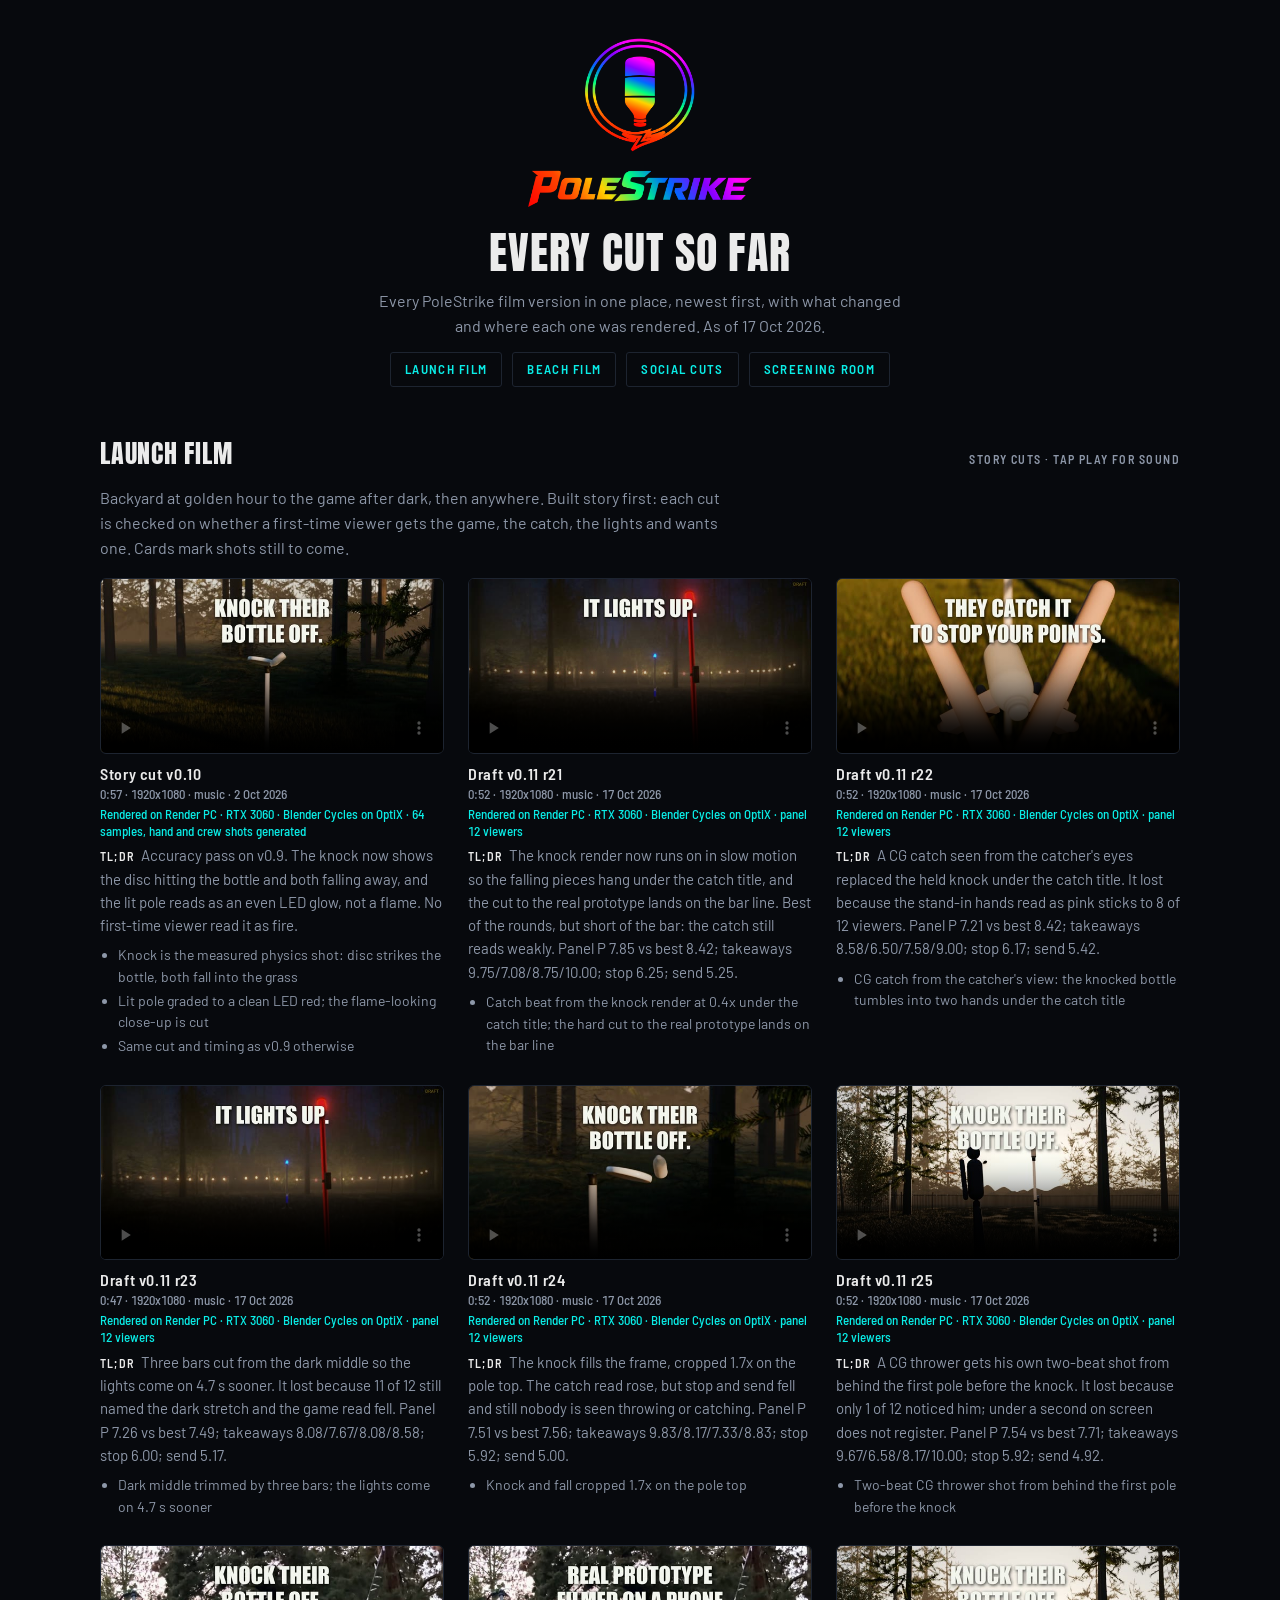
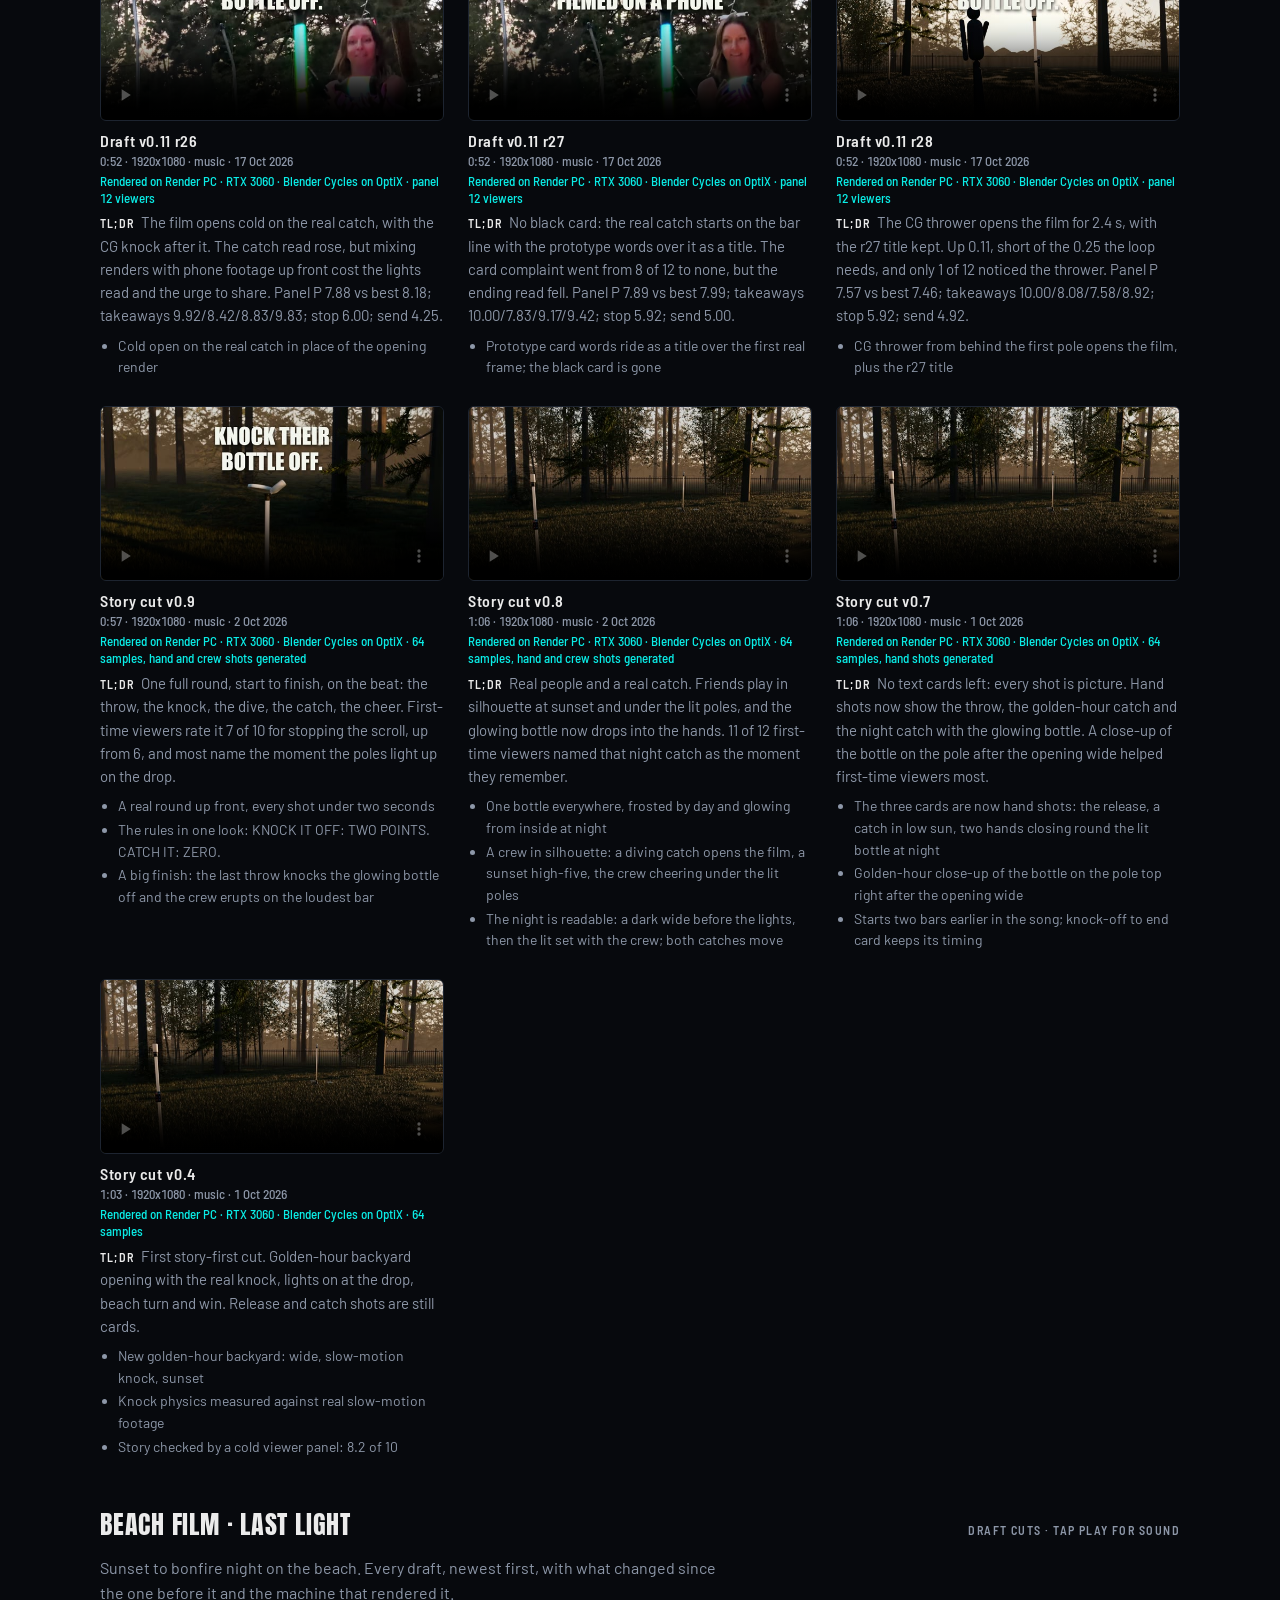
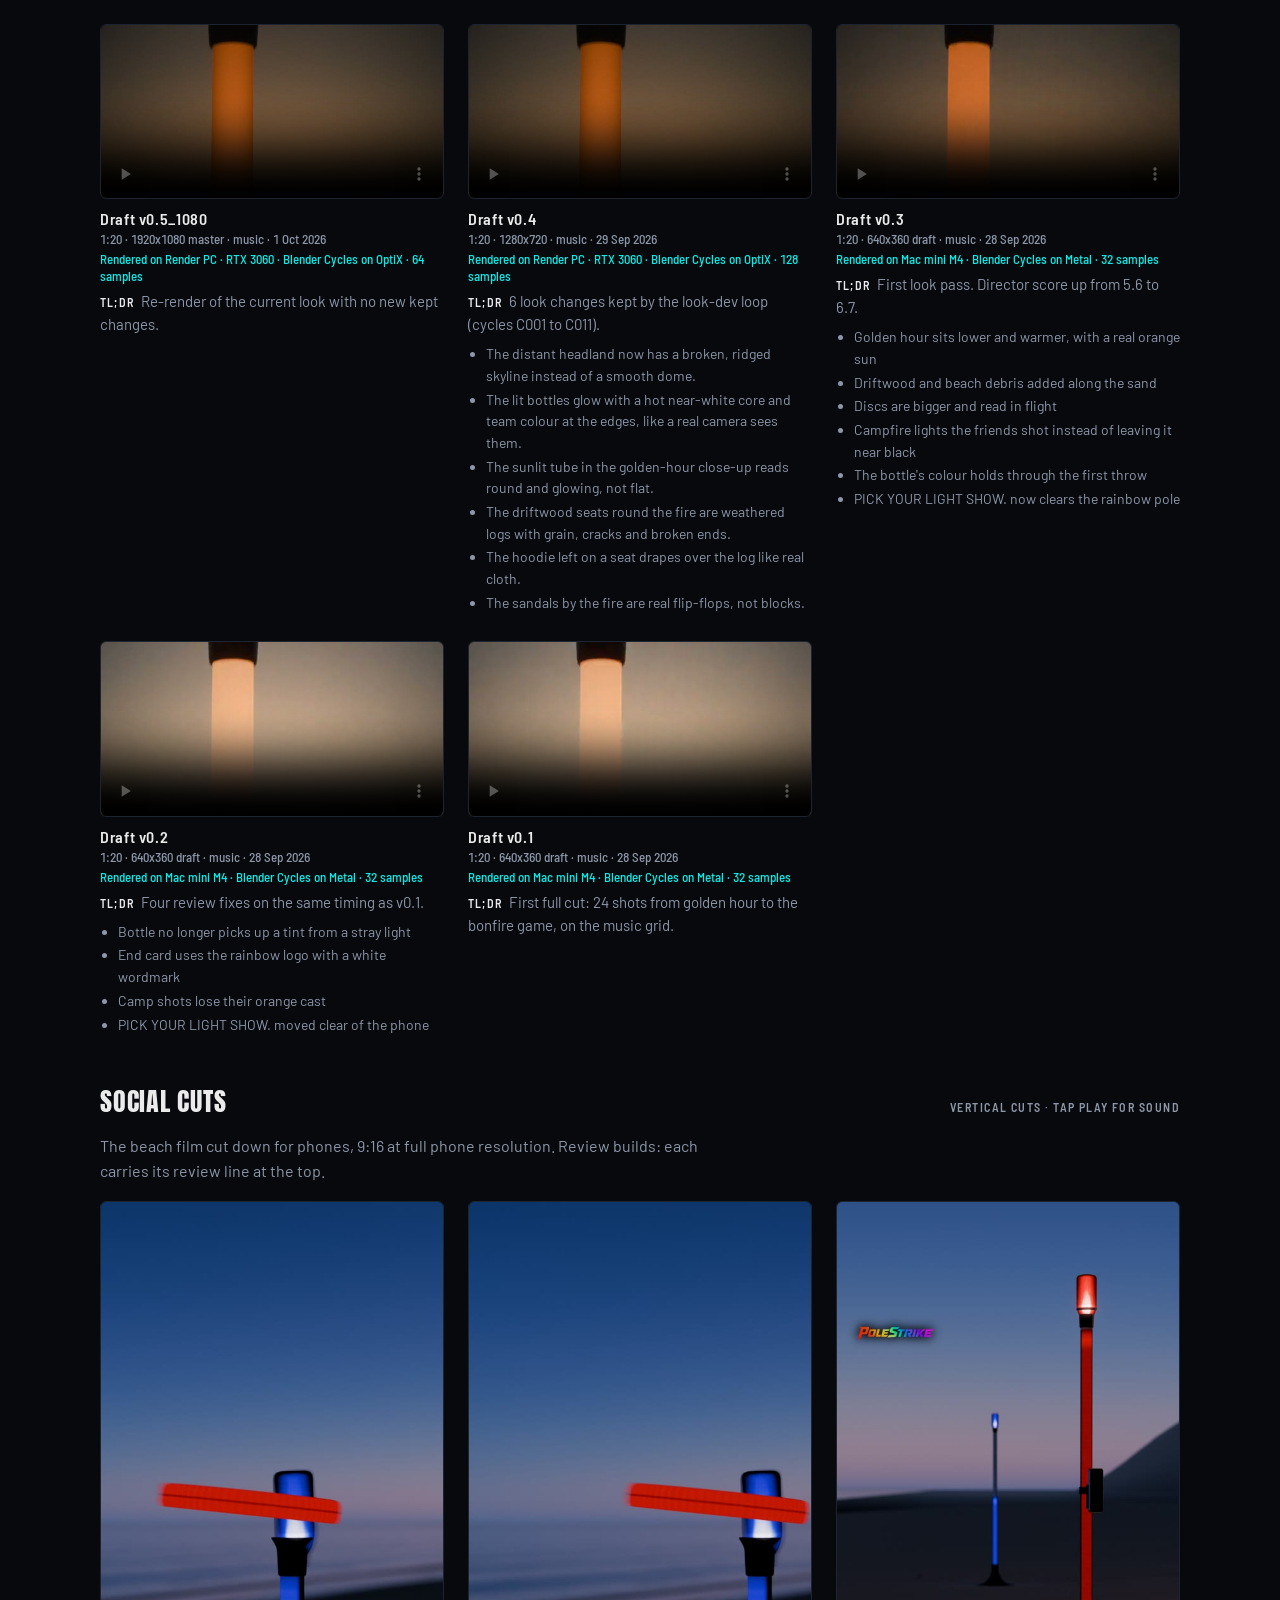
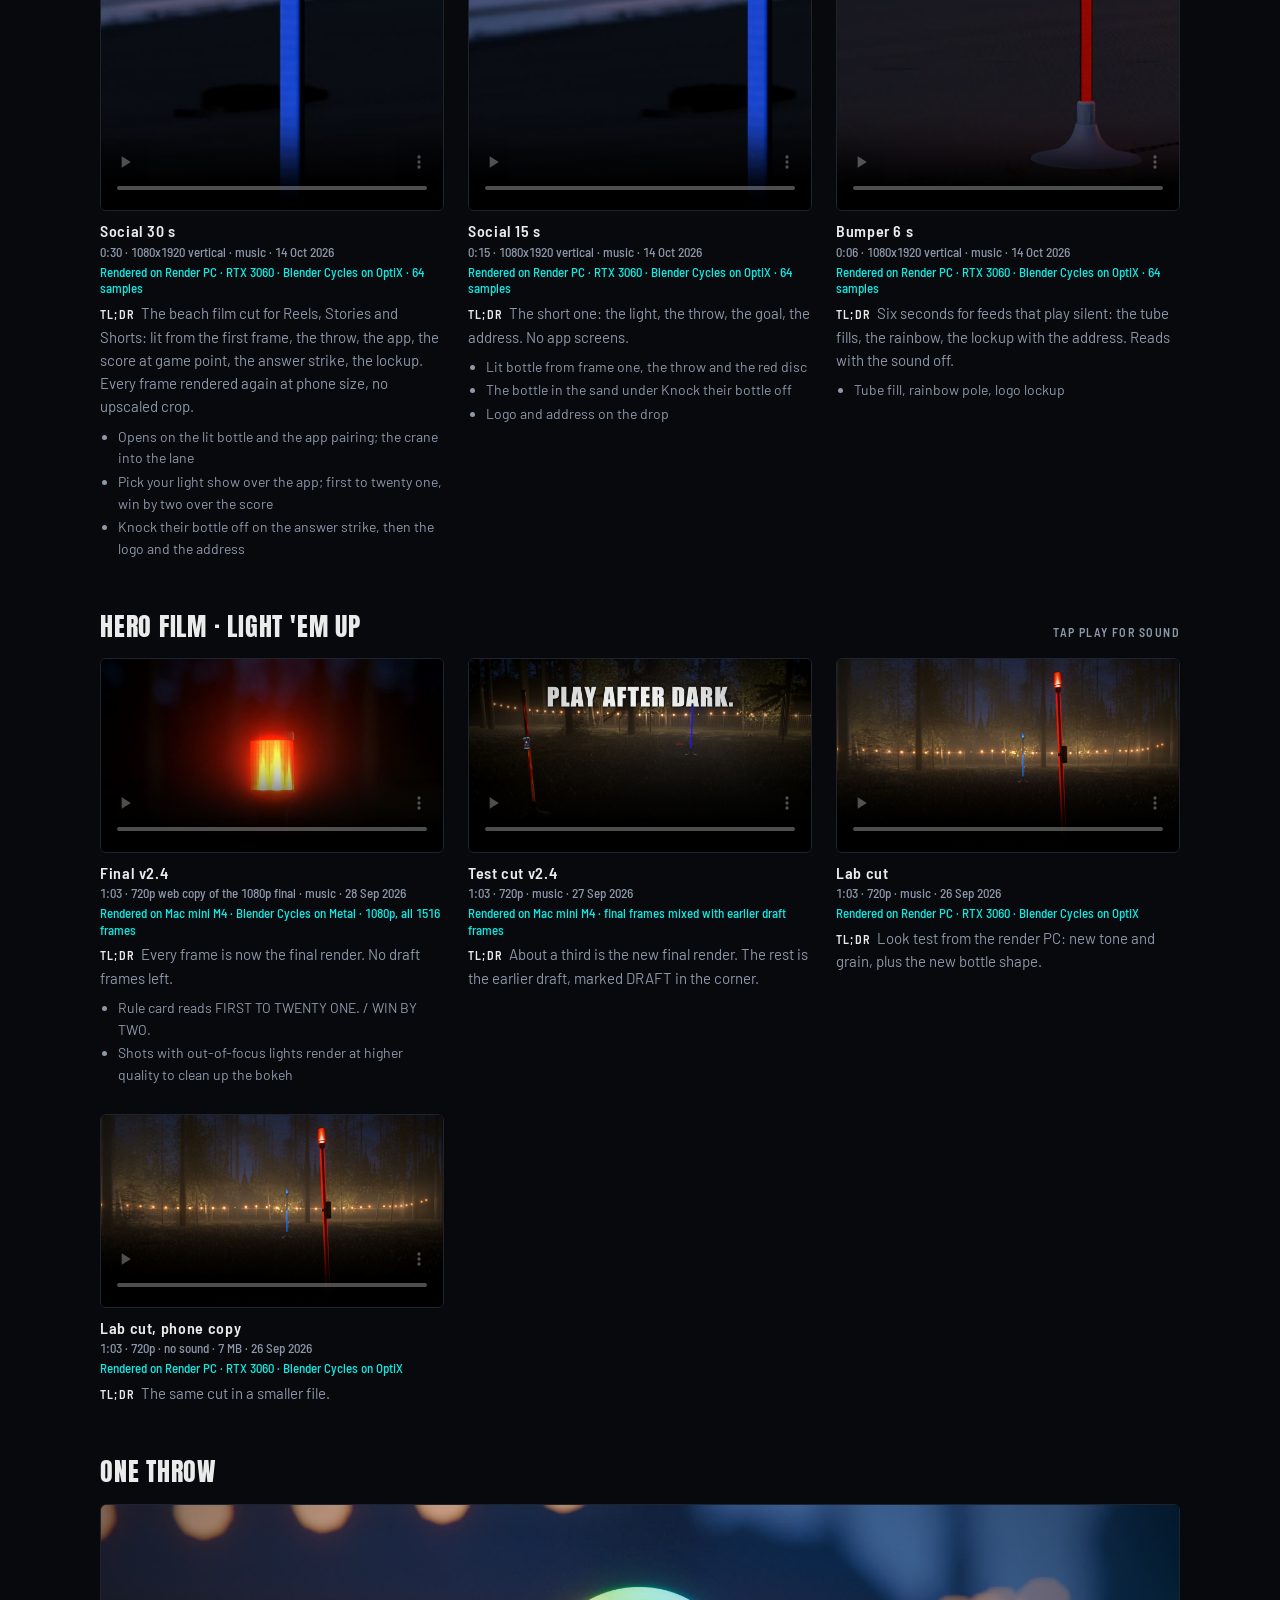
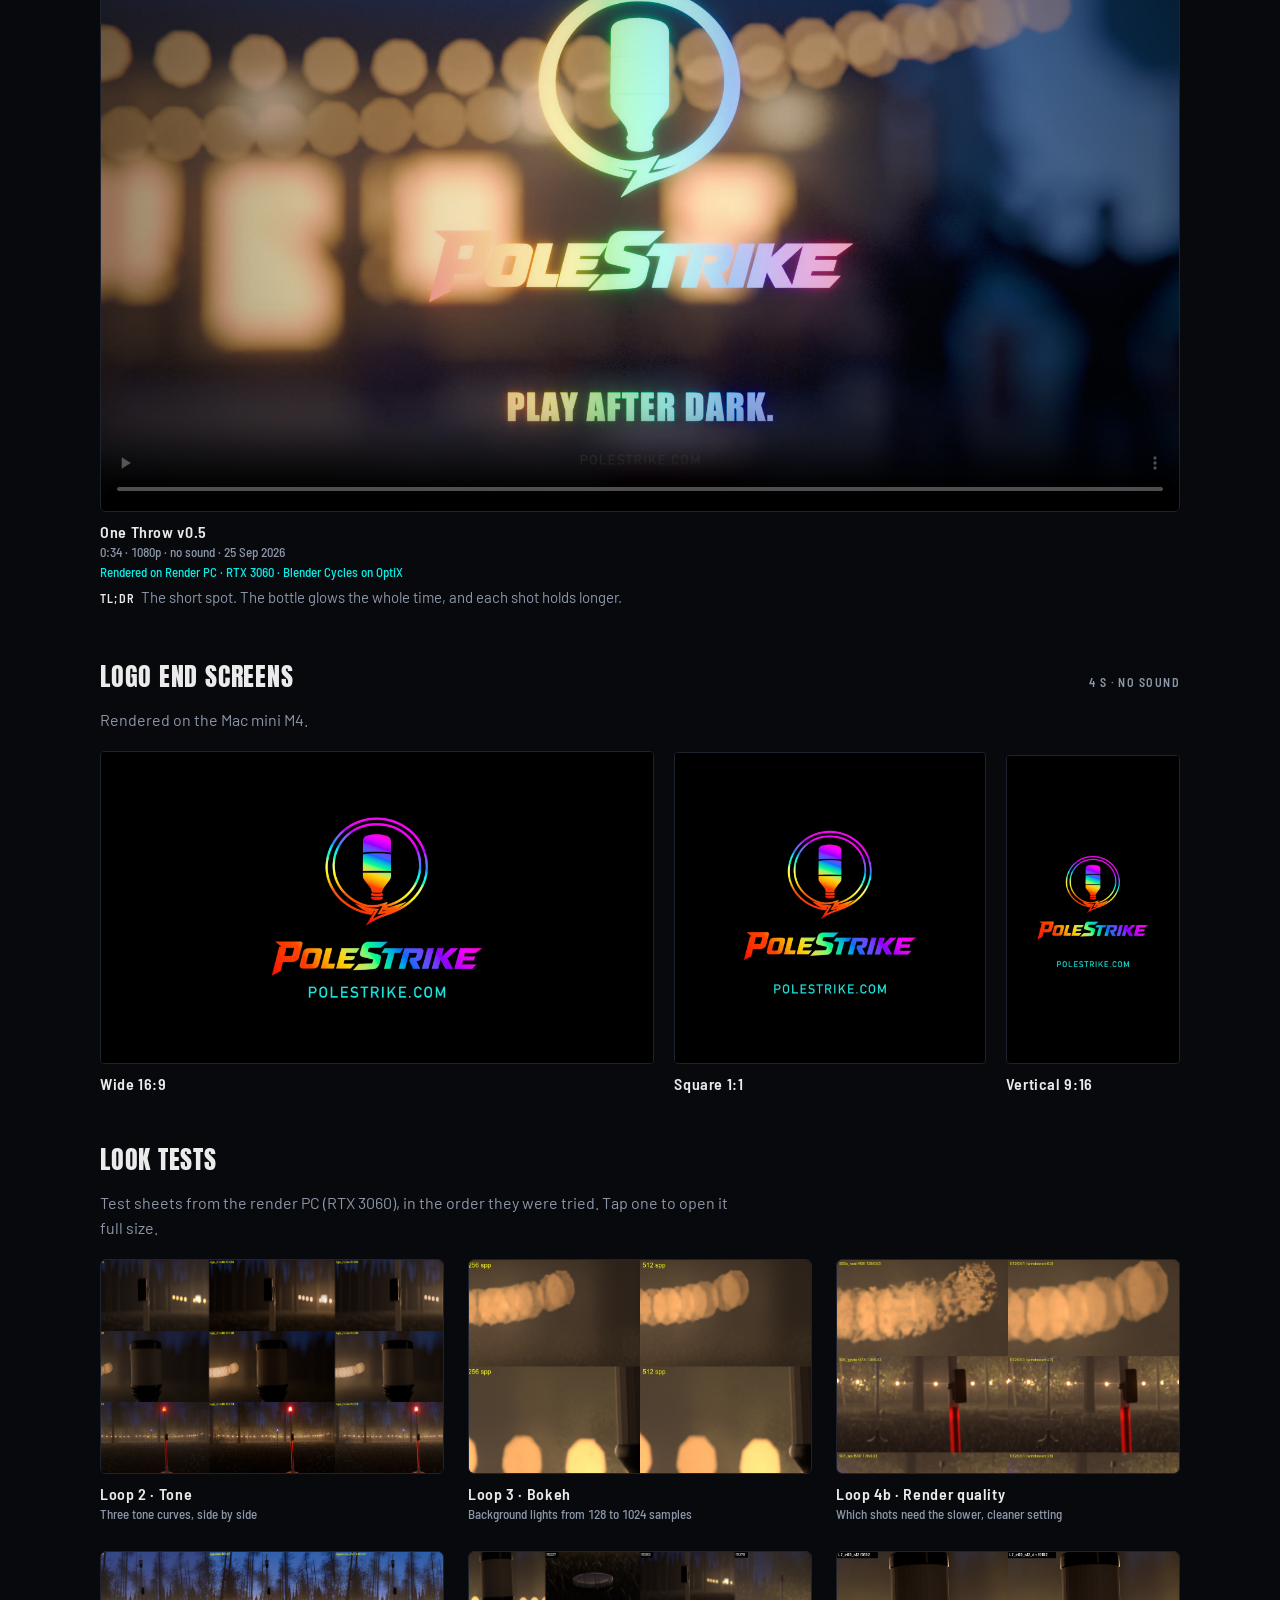
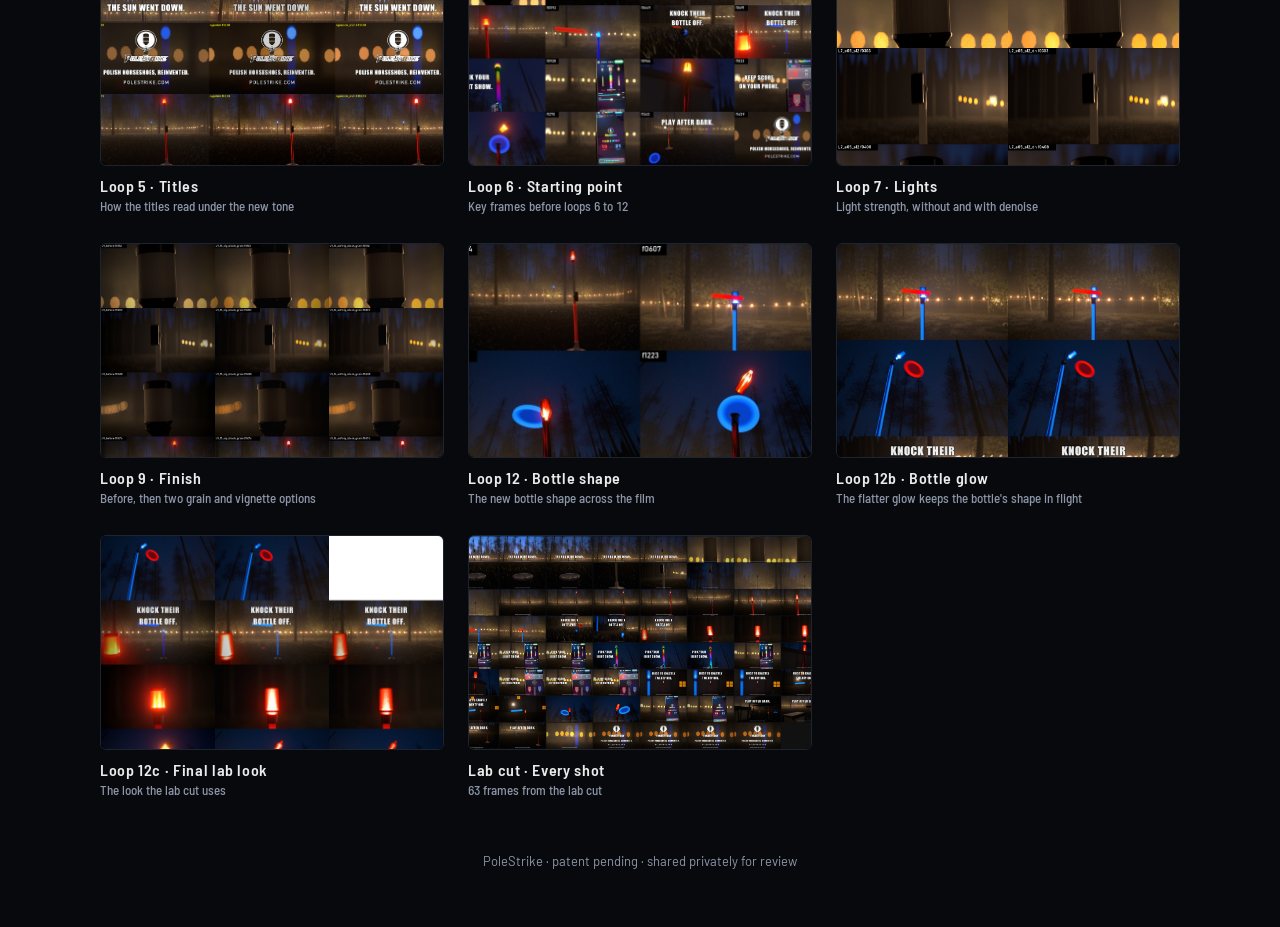
==== commit 849229bf: "Versions page: launch draft v0.11 r28 Co-Authored-By: Claude Fable 5.1 <noreply@anthropic.com>" ====
--- a/versions/index.html
+++ b/versions/index.html
@@ -88,7 +88,7 @@
     <p>Every PoleStrike film version in one place, newest first, with what changed and where each one was rendered. As of 17 Oct 2026.</p>
     <nav aria-label="Sections"><a href="#launch-h">Launch film</a><a href="#beach-h">Beach film</a><a href="#social-h">Social cuts</a><a href="../room/">Screening room</a></nav>
   </header>
-  <section aria-labelledby="launch-h"><div class="head"><h2 id="launch-h">Launch film</h2><span class="label">Story cuts · tap play for sound</span></div><p class="note">Backyard at golden hour to the game after dark, then anywhere. Built story first: each cut is checked on whether a first-time viewer gets the game, the catch, the lights and wants one. Cards mark shots still to come.</p><div class="cuts"><figure><video controls playsinline preload="metadata" poster="launch-v0.10.jpg" src="launch-v0.10.mp4"></video><figcaption><b>Story cut v0.10</b><span>0:57 · 1920x1080 · music · 2 Oct 2026</span><span class="where">Rendered on Render PC · RTX 3060 · Blender Cycles on OptiX · 64 samples, hand and crew shots generated</span><p><strong>TL;DR</strong> Accuracy pass on v0.9. The knock now shows the disc hitting the bottle and both falling away, and the lit pole reads as an even LED glow, not a flame. No first-time viewer read it as fire.</p><ul class="chg"><li>Knock is the measured physics shot: disc strikes the bottle, both fall into the grass</li><li>Lit pole graded to a clean LED red; the flame-looking close-up is cut</li><li>Same cut and timing as v0.9 otherwise</li></ul></figcaption></figure><figure><video controls playsinline preload="metadata" poster="launch-v0.11r21.jpg" src="launch-v0.11r21.mp4"></video><figcaption><b>Draft v0.11 r21</b><span>0:52 · 1920x1080 · music · 17 Oct 2026</span><span class="where">Rendered on Render PC · RTX 3060 · Blender Cycles on OptiX · panel 12 viewers</span><p><strong>TL;DR</strong> The knock render now runs on in slow motion so the falling pieces hang under the catch title, and the cut to the real prototype lands on the bar line. Best of the rounds, but short of the bar: the catch still reads weakly. Panel P 7.85 vs best 8.42; takeaways 9.75/7.08/8.75/10.00; stop 6.25; send 5.25.</p><ul class="chg"><li>Catch beat from the knock render at 0.4x under the catch title; the hard cut to the real prototype lands on the bar line</li></ul></figcaption></figure><figure><video controls playsinline preload="metadata" poster="launch-v0.11r22.jpg" src="launch-v0.11r22.mp4"></video><figcaption><b>Draft v0.11 r22</b><span>0:52 · 1920x1080 · music · 17 Oct 2026</span><span class="where">Rendered on Render PC · RTX 3060 · Blender Cycles on OptiX · panel 12 viewers</span><p><strong>TL;DR</strong> A CG catch seen from the catcher&#x27;s eyes replaced the held knock under the catch title. It lost because the stand-in hands read as pink sticks to 8 of 12 viewers. Panel P 7.21 vs best 8.42; takeaways 8.58/6.50/7.58/9.00; stop 6.17; send 5.42.</p><ul class="chg"><li>CG catch from the catcher&#x27;s view: the knocked bottle tumbles into two hands under the catch title</li></ul></figcaption></figure><figure><video controls playsinline preload="metadata" poster="launch-v0.11r23.jpg" src="launch-v0.11r23.mp4"></video><figcaption><b>Draft v0.11 r23</b><span>0:47 · 1920x1080 · music · 17 Oct 2026</span><span class="where">Rendered on Render PC · RTX 3060 · Blender Cycles on OptiX · panel 12 viewers</span><p><strong>TL;DR</strong> Three bars cut from the dark middle so the lights come on 4.7 s sooner. It lost because 11 of 12 still named the dark stretch and the game read fell. Panel P 7.26 vs best 7.49; takeaways 8.08/7.67/8.08/8.58; stop 6.00; send 5.17.</p><ul class="chg"><li>Dark middle trimmed by three bars; the lights come on 4.7 s sooner</li></ul></figcaption></figure><figure><video controls playsinline preload="metadata" poster="launch-v0.11r24.jpg" src="launch-v0.11r24.mp4"></video><figcaption><b>Draft v0.11 r24</b><span>0:52 · 1920x1080 · music · 17 Oct 2026</span><span class="where">Rendered on Render PC · RTX 3060 · Blender Cycles on OptiX · panel 12 viewers</span><p><strong>TL;DR</strong> The knock fills the frame, cropped 1.7x on the pole top. The catch read rose, but stop and send fell and still nobody is seen throwing or catching. Panel P 7.51 vs best 7.56; takeaways 9.83/8.17/7.33/8.83; stop 5.92; send 5.00.</p><ul class="chg"><li>Knock and fall cropped 1.7x on the pole top</li></ul></figcaption></figure><figure><video controls playsinline preload="metadata" poster="launch-v0.11r25.jpg" src="launch-v0.11r25.mp4"></video><figcaption><b>Draft v0.11 r25</b><span>0:52 · 1920x1080 · music · 17 Oct 2026</span><span class="where">Rendered on Render PC · RTX 3060 · Blender Cycles on OptiX · panel 12 viewers</span><p><strong>TL;DR</strong> A CG thrower gets his own two-beat shot from behind the first pole before the knock. It lost because only 1 of 12 noticed him; under a second on screen does not register. Panel P 7.54 vs best 7.71; takeaways 9.67/6.58/8.17/10.00; stop 5.92; send 4.92.</p><ul class="chg"><li>Two-beat CG thrower shot from behind the first pole before the knock</li></ul></figcaption></figure><figure><video controls playsinline preload="metadata" poster="launch-v0.11r26.jpg" src="launch-v0.11r26.mp4"></video><figcaption><b>Draft v0.11 r26</b><span>0:52 · 1920x1080 · music · 17 Oct 2026</span><span class="where">Rendered on Render PC · RTX 3060 · Blender Cycles on OptiX · panel 12 viewers</span><p><strong>TL;DR</strong> The film opens cold on the real catch, with the CG knock after it. The catch read rose, but mixing renders with phone footage up front cost the lights read and the urge to share. Panel P 7.88 vs best 8.18; takeaways 9.92/8.42/8.83/9.83; stop 6.00; send 4.25.</p><ul class="chg"><li>Cold open on the real catch in place of the opening render</li></ul></figcaption></figure><figure><video controls playsinline preload="metadata" poster="launch-v0.11r27.jpg" src="launch-v0.11r27.mp4"></video><figcaption><b>Draft v0.11 r27</b><span>0:52 · 1920x1080 · music · 17 Oct 2026</span><span class="where">Rendered on Render PC · RTX 3060 · Blender Cycles on OptiX · panel 12 viewers</span><p><strong>TL;DR</strong> No black card: the real catch starts on the bar line with the prototype words over it as a title. The card complaint went from 8 of 12 to none, but the ending read fell. Panel P 7.89 vs best 7.99; takeaways 10.00/7.83/9.17/9.42; stop 5.92; send 5.00.</p><ul class="chg"><li>Prototype card words ride as a title over the first real frame; the black card is gone</li></ul></figcaption></figure><figure><video controls playsinline preload="metadata" poster="launch-v0.9.jpg" src="launch-v0.9.mp4"></video><figcaption><b>Story cut v0.9</b><span>0:57 · 1920x1080 · music · 2 Oct 2026</span><span class="where">Rendered on Render PC · RTX 3060 · Blender Cycles on OptiX · 64 samples, hand and crew shots generated</span><p><strong>TL;DR</strong> One full round, start to finish, on the beat: the throw, the knock, the dive, the catch, the cheer. First-time viewers rate it 7 of 10 for stopping the scroll, up from 6, and most name the moment the poles light up on the drop.</p><ul class="chg"><li>A real round up front, every shot under two seconds</li><li>The rules in one look: KNOCK IT OFF: TWO POINTS. CATCH IT: ZERO.</li><li>A big finish: the last throw knocks the glowing bottle off and the crew erupts on the loudest bar</li></ul></figcaption></figure><figure><video controls playsinline preload="metadata" poster="launch-v0.8.jpg" src="launch-v0.8.mp4"></video><figcaption><b>Story cut v0.8</b><span>1:06 · 1920x1080 · music · 2 Oct 2026</span><span class="where">Rendered on Render PC · RTX 3060 · Blender Cycles on OptiX · 64 samples, hand and crew shots generated</span><p><strong>TL;DR</strong> Real people and a real catch. Friends play in silhouette at sunset and under the lit poles, and the glowing bottle now drops into the hands. 11 of 12 first-time viewers named that night catch as the moment they remember.</p><ul class="chg"><li>One bottle everywhere, frosted by day and glowing from inside at night</li><li>A crew in silhouette: a diving catch opens the film, a sunset high-five, the crew cheering under the lit poles</li><li>The night is readable: a dark wide before the lights, then the lit set with the crew; both catches move</li></ul></figcaption></figure><figure><video controls playsinline preload="metadata" poster="launch-v0.7.jpg" src="launch-v0.7.mp4"></video><figcaption><b>Story cut v0.7</b><span>1:06 · 1920x1080 · music · 1 Oct 2026</span><span class="where">Rendered on Render PC · RTX 3060 · Blender Cycles on OptiX · 64 samples, hand shots generated</span><p><strong>TL;DR</strong> No text cards left: every shot is picture. Hand shots now show the throw, the golden-hour catch and the night catch with the glowing bottle. A close-up of the bottle on the pole after the opening wide helped first-time viewers most.</p><ul class="chg"><li>The three cards are now hand shots: the release, a catch in low sun, two hands closing round the lit bottle at night</li><li>Golden-hour close-up of the bottle on the pole top right after the opening wide</li><li>Starts two bars earlier in the song; knock-off to end card keeps its timing</li></ul></figcaption></figure><figure><video controls playsinline preload="metadata" poster="launch-v0.4.jpg" src="launch-v0.4.mp4"></video><figcaption><b>Story cut v0.4</b><span>1:03 · 1920x1080 · music · 1 Oct 2026</span><span class="where">Rendered on Render PC · RTX 3060 · Blender Cycles on OptiX · 64 samples</span><p><strong>TL;DR</strong> First story-first cut. Golden-hour backyard opening with the real knock, lights on at the drop, beach turn and win. Release and catch shots are still cards.</p><ul class="chg"><li>New golden-hour backyard: wide, slow-motion knock, sunset</li><li>Knock physics measured against real slow-motion footage</li><li>Story checked by a cold viewer panel: 8.2 of 10</li></ul></figcaption></figure></div></section><section aria-labelledby="beach-h"><div class="head"><h2 id="beach-h">Beach film · Last Light</h2><span class="label">Draft cuts · tap play for sound</span></div><p class="note">Sunset to bonfire night on the beach. Every draft, newest first, with what changed since the one before it and the machine that rendered it.</p><div class="cuts"><figure><video controls playsinline preload="metadata" poster="beach-v0.5_1080.jpg" src="beach-v0.5_1080.mp4"></video><figcaption><b>Draft v0.5_1080</b><span>1:20 · 1920x1080 master · music · 1 Oct 2026</span><span class="where">Rendered on Render PC · RTX 3060 · Blender Cycles on OptiX · 64 samples</span><p><strong>TL;DR</strong> Re-render of the current look with no new kept changes.</p></figcaption></figure><figure><video controls playsinline preload="metadata" poster="beach-v0.4.jpg" src="beach-v0.4.mp4"></video><figcaption><b>Draft v0.4</b><span>1:20 · 1280x720 · music · 29 Sep 2026</span><span class="where">Rendered on Render PC · RTX 3060 · Blender Cycles on OptiX · 128 samples</span><p><strong>TL;DR</strong> 6 look changes kept by the look-dev loop (cycles C001 to C011).</p><ul class="chg"><li>The distant headland now has a broken, ridged skyline instead of a smooth dome.</li><li>The lit bottles glow with a hot near-white core and team colour at the edges, like a real camera sees them.</li><li>The sunlit tube in the golden-hour close-up reads round and glowing, not flat.</li><li>The driftwood seats round the fire are weathered logs with grain, cracks and broken ends.</li><li>The hoodie left on a seat drapes over the log like real cloth.</li><li>The sandals by the fire are real flip-flops, not blocks.</li></ul></figcaption></figure><figure><video controls playsinline preload="metadata" poster="beach-v0.3.jpg" src="beach-v0.3.mp4"></video><figcaption><b>Draft v0.3</b><span>1:20 · 640x360 draft · music · 28 Sep 2026</span><span class="where">Rendered on Mac mini M4 · Blender Cycles on Metal · 32 samples</span><p><strong>TL;DR</strong> First look pass. Director score up from 5.6 to 6.7.</p><ul class="chg"><li>Golden hour sits lower and warmer, with a real orange sun</li><li>Driftwood and beach debris added along the sand</li><li>Discs are bigger and read in flight</li><li>Campfire lights the friends shot instead of leaving it near black</li><li>The bottle&#x27;s colour holds through the first throw</li><li>PICK YOUR LIGHT SHOW. now clears the rainbow pole</li></ul></figcaption></figure><figure><video controls playsinline preload="metadata" poster="beach-v0.2.jpg" src="beach-v0.2.mp4"></video><figcaption><b>Draft v0.2</b><span>1:20 · 640x360 draft · music · 28 Sep 2026</span><span class="where">Rendered on Mac mini M4 · Blender Cycles on Metal · 32 samples</span><p><strong>TL;DR</strong> Four review fixes on the same timing as v0.1.</p><ul class="chg"><li>Bottle no longer picks up a tint from a stray light</li><li>End card uses the rainbow logo with a white wordmark</li><li>Camp shots lose their orange cast</li><li>PICK YOUR LIGHT SHOW. moved clear of the phone</li></ul></figcaption></figure><figure><video controls playsinline preload="metadata" poster="beach-v0.1.jpg" src="beach-v0.1.mp4"></video><figcaption><b>Draft v0.1</b><span>1:20 · 640x360 draft · music · 28 Sep 2026</span><span class="where">Rendered on Mac mini M4 · Blender Cycles on Metal · 32 samples</span><p><strong>TL;DR</strong> First full cut: 24 shots from golden hour to the bonfire game, on the music grid.</p></figcaption></figure></div></section><section aria-labelledby="social-h"><div class="head"><h2 id="social-h">Social cuts</h2><span class="label">Vertical cuts · tap play for sound</span></div><p class="note">The beach film cut down for phones, 9:16 at full phone resolution. Review builds: each carries its review line at the top.</p><div class="cuts"><figure><video controls playsinline preload="metadata" poster="social30-native.jpg" src="social30-native.mp4"></video><figcaption><b>Social 30 s</b><span>0:30 · 1080x1920 vertical · music · 14 Oct 2026</span><span class="where">Rendered on Render PC · RTX 3060 · Blender Cycles on OptiX · 64 samples</span><p><strong>TL;DR</strong> The beach film cut for Reels, Stories and Shorts: lit from the first frame, the throw, the app, the score at game point, the answer strike, the lockup. Every frame rendered again at phone size, no upscaled crop.</p><ul class="chg"><li>Opens on the lit bottle and the app pairing; the crane into the lane</li><li>Pick your light show over the app; first to twenty one, win by two over the score</li><li>Knock their bottle off on the answer strike, then the logo and the address</li></ul></figcaption></figure><figure><video controls playsinline preload="metadata" poster="social15-native.jpg" src="social15-native.mp4"></video><figcaption><b>Social 15 s</b><span>0:15 · 1080x1920 vertical · music · 14 Oct 2026</span><span class="where">Rendered on Render PC · RTX 3060 · Blender Cycles on OptiX · 64 samples</span><p><strong>TL;DR</strong> The short one: the light, the throw, the goal, the address. No app screens.</p><ul class="chg"><li>Lit bottle from frame one, the throw and the red disc</li><li>The bottle in the sand under Knock their bottle off</li><li>Logo and address on the drop</li></ul></figcaption></figure><figure><video controls playsinline preload="metadata" poster="bumper-native.jpg" src="bumper-native.mp4"></video><figcaption><b>Bumper 6 s</b><span>0:06 · 1080x1920 vertical · music · 14 Oct 2026</span><span class="where">Rendered on Render PC · RTX 3060 · Blender Cycles on OptiX · 64 samples</span><p><strong>TL;DR</strong> Six seconds for feeds that play silent: the tube fills, the rainbow, the lockup with the address. Reads with the sound off.</p><ul class="chg"><li>Tube fill, rainbow pole, logo lockup</li></ul></figcaption></figure></div></section><section aria-labelledby="hero-h"><div class="head"><h2 id="hero-h">Hero film · Light &#x27;Em Up</h2><span class="label">Tap play for sound</span></div><div class="cuts"><figure><video controls playsinline preload="metadata" poster="film-v2.4-final.jpg" src="film-v2.4-final.mp4"></video><figcaption><b>Final v2.4</b><span>1:03 · 720p web copy of the 1080p final · music · 28 Sep 2026</span><span class="where">Rendered on Mac mini M4 · Blender Cycles on Metal · 1080p, all 1516 frames</span><p><strong>TL;DR</strong> Every frame is now the final render. No draft frames left.</p><ul class="chg"><li>Rule card reads FIRST TO TWENTY ONE. / WIN BY TWO.</li><li>Shots with out-of-focus lights render at higher quality to clean up the bokeh</li></ul></figcaption></figure><figure><video controls playsinline preload="metadata" poster="../room/poster.jpg" src="../room/film.mp4"></video><figcaption><b>Test cut v2.4</b><span>1:03 · 720p · music · 27 Sep 2026</span><span class="where">Rendered on Mac mini M4 · final frames mixed with earlier draft frames</span><p><strong>TL;DR</strong> About a third is the new final render. The rest is the earlier draft, marked DRAFT in the corner.</p></figcaption></figure><figure><video controls playsinline preload="metadata" poster="../poster-r0.jpg" src="../v2lab-720p-r0.mp4"></video><figcaption><b>Lab cut</b><span>1:03 · 720p · music · 26 Sep 2026</span><span class="where">Rendered on Render PC · RTX 3060 · Blender Cycles on OptiX</span><p><strong>TL;DR</strong> Look test from the render PC: new tone and grain, plus the new bottle shape.</p></figcaption></figure><figure><video controls playsinline preload="metadata" poster="../poster-r0.jpg" src="lab-cut-phone.mp4"></video><figcaption><b>Lab cut, phone copy</b><span>1:03 · 720p · no sound · 7 MB · 26 Sep 2026</span><span class="where">Rendered on Render PC · RTX 3060 · Blender Cycles on OptiX</span><p><strong>TL;DR</strong> The same cut in a smaller file.</p></figcaption></figure></div></section><section aria-labelledby="throw-h"><div class="head"><h2 id="throw-h">One Throw</h2></div><div class="cuts"><figure><video controls playsinline preload="metadata" poster="one-throw-v05.jpg" src="one-throw-v05.mp4"></video><figcaption><b>One Throw v0.5</b><span>0:34 · 1080p · no sound · 25 Sep 2026</span><span class="where">Rendered on Render PC · RTX 3060 · Blender Cycles on OptiX</span><p><strong>TL;DR</strong> The short spot. The bottle glows the whole time, and each shot holds longer.</p></figcaption></figure></div></section><section aria-labelledby="stings-h"><div class="head"><h2 id="stings-h">Logo end screens</h2><span class="label">4 s · no sound</span></div><p class="note">Rendered on the Mac mini M4.</p><div class="stings"><figure class="wide"><video src="../room/sting_wide.mp4" poster="sting-wide.jpg" autoplay muted loop playsinline aria-label="Wide 16:9 logo end screen"></video><figcaption><b>Wide 16:9</b></figcaption></figure><figure><video src="../room/sting_square.mp4" poster="sting-square.jpg" autoplay muted loop playsinline aria-label="Square 1:1 logo end screen"></video><figcaption><b>Square 1:1</b></figcaption></figure><figure><video src="../room/sting_vertical.mp4" poster="sting-vertical.jpg" autoplay muted loop playsinline aria-label="Vertical 9:16 logo end screen"></video><figcaption><b>Vertical 9:16</b></figcaption></figure></div></section><section aria-labelledby="look-h"><div class="head"><h2 id="look-h">Look tests</h2></div><p class="note">Test sheets from the render PC (RTX 3060), in the order they were tried. Tap one to open it full size.</p><div class="sheets"><figure><a href="lab-02-tone.jpg"><img src="lab-02-tone.jpg" alt="Loop 2 test sheet: three tone curves compared" width="1920" height="1080" loading="lazy"></a><figcaption><b>Loop 2 · Tone</b><span>Three tone curves, side by side</span></figcaption></figure><figure><a href="lab-03-bokeh.jpg"><img src="lab-03-bokeh.jpg" alt="Loop 3 test sheet: background lights at four sample counts" width="2160" height="660" loading="lazy"></a><figcaption><b>Loop 3 · Bokeh</b><span>Background lights from 128 to 1024 samples</span></figcaption></figure><figure><a href="lab-04b-samples.jpg"><img src="lab-04b-samples.jpg" alt="Loop 4b test sheet: shots at two quality settings" width="960" height="2700" loading="lazy"></a><figcaption><b>Loop 4b · Render quality</b><span>Which shots need the slower, cleaner setting</span></figcaption></figure><figure><a href="lab-05-titles.jpg"><img src="lab-05-titles.jpg" alt="Loop 5 test sheet: titles under three tone settings" width="1920" height="1080" loading="lazy"></a><figcaption><b>Loop 5 · Titles</b><span>How the titles read under the new tone</span></figcaption></figure><figure><a href="lab-06-start.jpg"><img src="lab-06-start.jpg" alt="Loop 6 test sheet: key frames before the later look changes" width="2304" height="864" loading="lazy"></a><figcaption><b>Loop 6 · Starting point</b><span>Key frames before loops 6 to 12</span></figcaption></figure><figure><a href="lab-07-lights.jpg"><img src="lab-07-lights.jpg" alt="Loop 7 test sheet: light strength without and with denoise" width="1280" height="2160" loading="lazy"></a><figcaption><b>Loop 7 · Lights</b><span>Light strength, without and with denoise</span></figcaption></figure><figure><a href="lab-09-finish.jpg"><img src="lab-09-finish.jpg" alt="Loop 9 test sheet: finish options compared" width="1920" height="2160" loading="lazy"></a><figcaption><b>Loop 9 · Finish</b><span>Before, then two grain and vignette options</span></figcaption></figure><figure><a href="lab-12-bottle.jpg"><img src="lab-12-bottle.jpg" alt="Loop 12 test sheet: the new bottle shape across the film" width="2304" height="432" loading="lazy"></a><figcaption><b>Loop 12 · Bottle shape</b><span>The new bottle shape across the film</span></figcaption></figure><figure><a href="lab-12b-glow.jpg"><img src="lab-12b-glow.jpg" alt="Loop 12b test sheet: two bottle glow settings" width="960" height="1890" loading="lazy"></a><figcaption><b>Loop 12b · Bottle glow</b><span>The flatter glow keeps the bottle&#x27;s shape in flight</span></figcaption></figure><figure><a href="lab-12c-final.jpg"><img src="lab-12c-final.jpg" alt="Loop 12c test sheet: the final lab look" width="1440" height="1080" loading="lazy"></a><figcaption><b>Loop 12c · Final lab look</b><span>The look the lab cut uses</span></figcaption></figure><figure><a href="lab-cut-every-shot.jpg"><img src="lab-cut-every-shot.jpg" alt="Contact sheet of 63 frames from the lab cut" width="2592" height="1472" loading="lazy"></a><figcaption><b>Lab cut · Every shot</b><span>63 frames from the lab cut</span></figcaption></figure></div></section>
+  <section aria-labelledby="launch-h"><div class="head"><h2 id="launch-h">Launch film</h2><span class="label">Story cuts · tap play for sound</span></div><p class="note">Backyard at golden hour to the game after dark, then anywhere. Built story first: each cut is checked on whether a first-time viewer gets the game, the catch, the lights and wants one. Cards mark shots still to come.</p><div class="cuts"><figure><video controls playsinline preload="metadata" poster="launch-v0.10.jpg" src="launch-v0.10.mp4"></video><figcaption><b>Story cut v0.10</b><span>0:57 · 1920x1080 · music · 2 Oct 2026</span><span class="where">Rendered on Render PC · RTX 3060 · Blender Cycles on OptiX · 64 samples, hand and crew shots generated</span><p><strong>TL;DR</strong> Accuracy pass on v0.9. The knock now shows the disc hitting the bottle and both falling away, and the lit pole reads as an even LED glow, not a flame. No first-time viewer read it as fire.</p><ul class="chg"><li>Knock is the measured physics shot: disc strikes the bottle, both fall into the grass</li><li>Lit pole graded to a clean LED red; the flame-looking close-up is cut</li><li>Same cut and timing as v0.9 otherwise</li></ul></figcaption></figure><figure><video controls playsinline preload="metadata" poster="launch-v0.11r21.jpg" src="launch-v0.11r21.mp4"></video><figcaption><b>Draft v0.11 r21</b><span>0:52 · 1920x1080 · music · 17 Oct 2026</span><span class="where">Rendered on Render PC · RTX 3060 · Blender Cycles on OptiX · panel 12 viewers</span><p><strong>TL;DR</strong> The knock render now runs on in slow motion so the falling pieces hang under the catch title, and the cut to the real prototype lands on the bar line. Best of the rounds, but short of the bar: the catch still reads weakly. Panel P 7.85 vs best 8.42; takeaways 9.75/7.08/8.75/10.00; stop 6.25; send 5.25.</p><ul class="chg"><li>Catch beat from the knock render at 0.4x under the catch title; the hard cut to the real prototype lands on the bar line</li></ul></figcaption></figure><figure><video controls playsinline preload="metadata" poster="launch-v0.11r22.jpg" src="launch-v0.11r22.mp4"></video><figcaption><b>Draft v0.11 r22</b><span>0:52 · 1920x1080 · music · 17 Oct 2026</span><span class="where">Rendered on Render PC · RTX 3060 · Blender Cycles on OptiX · panel 12 viewers</span><p><strong>TL;DR</strong> A CG catch seen from the catcher&#x27;s eyes replaced the held knock under the catch title. It lost because the stand-in hands read as pink sticks to 8 of 12 viewers. Panel P 7.21 vs best 8.42; takeaways 8.58/6.50/7.58/9.00; stop 6.17; send 5.42.</p><ul class="chg"><li>CG catch from the catcher&#x27;s view: the knocked bottle tumbles into two hands under the catch title</li></ul></figcaption></figure><figure><video controls playsinline preload="metadata" poster="launch-v0.11r23.jpg" src="launch-v0.11r23.mp4"></video><figcaption><b>Draft v0.11 r23</b><span>0:47 · 1920x1080 · music · 17 Oct 2026</span><span class="where">Rendered on Render PC · RTX 3060 · Blender Cycles on OptiX · panel 12 viewers</span><p><strong>TL;DR</strong> Three bars cut from the dark middle so the lights come on 4.7 s sooner. It lost because 11 of 12 still named the dark stretch and the game read fell. Panel P 7.26 vs best 7.49; takeaways 8.08/7.67/8.08/8.58; stop 6.00; send 5.17.</p><ul class="chg"><li>Dark middle trimmed by three bars; the lights come on 4.7 s sooner</li></ul></figcaption></figure><figure><video controls playsinline preload="metadata" poster="launch-v0.11r24.jpg" src="launch-v0.11r24.mp4"></video><figcaption><b>Draft v0.11 r24</b><span>0:52 · 1920x1080 · music · 17 Oct 2026</span><span class="where">Rendered on Render PC · RTX 3060 · Blender Cycles on OptiX · panel 12 viewers</span><p><strong>TL;DR</strong> The knock fills the frame, cropped 1.7x on the pole top. The catch read rose, but stop and send fell and still nobody is seen throwing or catching. Panel P 7.51 vs best 7.56; takeaways 9.83/8.17/7.33/8.83; stop 5.92; send 5.00.</p><ul class="chg"><li>Knock and fall cropped 1.7x on the pole top</li></ul></figcaption></figure><figure><video controls playsinline preload="metadata" poster="launch-v0.11r25.jpg" src="launch-v0.11r25.mp4"></video><figcaption><b>Draft v0.11 r25</b><span>0:52 · 1920x1080 · music · 17 Oct 2026</span><span class="where">Rendered on Render PC · RTX 3060 · Blender Cycles on OptiX · panel 12 viewers</span><p><strong>TL;DR</strong> A CG thrower gets his own two-beat shot from behind the first pole before the knock. It lost because only 1 of 12 noticed him; under a second on screen does not register. Panel P 7.54 vs best 7.71; takeaways 9.67/6.58/8.17/10.00; stop 5.92; send 4.92.</p><ul class="chg"><li>Two-beat CG thrower shot from behind the first pole before the knock</li></ul></figcaption></figure><figure><video controls playsinline preload="metadata" poster="launch-v0.11r26.jpg" src="launch-v0.11r26.mp4"></video><figcaption><b>Draft v0.11 r26</b><span>0:52 · 1920x1080 · music · 17 Oct 2026</span><span class="where">Rendered on Render PC · RTX 3060 · Blender Cycles on OptiX · panel 12 viewers</span><p><strong>TL;DR</strong> The film opens cold on the real catch, with the CG knock after it. The catch read rose, but mixing renders with phone footage up front cost the lights read and the urge to share. Panel P 7.88 vs best 8.18; takeaways 9.92/8.42/8.83/9.83; stop 6.00; send 4.25.</p><ul class="chg"><li>Cold open on the real catch in place of the opening render</li></ul></figcaption></figure><figure><video controls playsinline preload="metadata" poster="launch-v0.11r27.jpg" src="launch-v0.11r27.mp4"></video><figcaption><b>Draft v0.11 r27</b><span>0:52 · 1920x1080 · music · 17 Oct 2026</span><span class="where">Rendered on Render PC · RTX 3060 · Blender Cycles on OptiX · panel 12 viewers</span><p><strong>TL;DR</strong> No black card: the real catch starts on the bar line with the prototype words over it as a title. The card complaint went from 8 of 12 to none, but the ending read fell. Panel P 7.89 vs best 7.99; takeaways 10.00/7.83/9.17/9.42; stop 5.92; send 5.00.</p><ul class="chg"><li>Prototype card words ride as a title over the first real frame; the black card is gone</li></ul></figcaption></figure><figure><video controls playsinline preload="metadata" poster="launch-v0.11r28.jpg" src="launch-v0.11r28.mp4"></video><figcaption><b>Draft v0.11 r28</b><span>0:52 · 1920x1080 · music · 17 Oct 2026</span><span class="where">Rendered on Render PC · RTX 3060 · Blender Cycles on OptiX · panel 12 viewers</span><p><strong>TL;DR</strong> The CG thrower opens the film for 2.4 s, with the r27 title kept. Up 0.11, short of the 0.25 the loop needs, and only 1 of 12 noticed the thrower. Panel P 7.57 vs best 7.46; takeaways 10.00/8.08/7.58/8.92; stop 5.92; send 4.92.</p><ul class="chg"><li>CG thrower from behind the first pole opens the film, plus the r27 title</li></ul></figcaption></figure><figure><video controls playsinline preload="metadata" poster="launch-v0.9.jpg" src="launch-v0.9.mp4"></video><figcaption><b>Story cut v0.9</b><span>0:57 · 1920x1080 · music · 2 Oct 2026</span><span class="where">Rendered on Render PC · RTX 3060 · Blender Cycles on OptiX · 64 samples, hand and crew shots generated</span><p><strong>TL;DR</strong> One full round, start to finish, on the beat: the throw, the knock, the dive, the catch, the cheer. First-time viewers rate it 7 of 10 for stopping the scroll, up from 6, and most name the moment the poles light up on the drop.</p><ul class="chg"><li>A real round up front, every shot under two seconds</li><li>The rules in one look: KNOCK IT OFF: TWO POINTS. CATCH IT: ZERO.</li><li>A big finish: the last throw knocks the glowing bottle off and the crew erupts on the loudest bar</li></ul></figcaption></figure><figure><video controls playsinline preload="metadata" poster="launch-v0.8.jpg" src="launch-v0.8.mp4"></video><figcaption><b>Story cut v0.8</b><span>1:06 · 1920x1080 · music · 2 Oct 2026</span><span class="where">Rendered on Render PC · RTX 3060 · Blender Cycles on OptiX · 64 samples, hand and crew shots generated</span><p><strong>TL;DR</strong> Real people and a real catch. Friends play in silhouette at sunset and under the lit poles, and the glowing bottle now drops into the hands. 11 of 12 first-time viewers named that night catch as the moment they remember.</p><ul class="chg"><li>One bottle everywhere, frosted by day and glowing from inside at night</li><li>A crew in silhouette: a diving catch opens the film, a sunset high-five, the crew cheering under the lit poles</li><li>The night is readable: a dark wide before the lights, then the lit set with the crew; both catches move</li></ul></figcaption></figure><figure><video controls playsinline preload="metadata" poster="launch-v0.7.jpg" src="launch-v0.7.mp4"></video><figcaption><b>Story cut v0.7</b><span>1:06 · 1920x1080 · music · 1 Oct 2026</span><span class="where">Rendered on Render PC · RTX 3060 · Blender Cycles on OptiX · 64 samples, hand shots generated</span><p><strong>TL;DR</strong> No text cards left: every shot is picture. Hand shots now show the throw, the golden-hour catch and the night catch with the glowing bottle. A close-up of the bottle on the pole after the opening wide helped first-time viewers most.</p><ul class="chg"><li>The three cards are now hand shots: the release, a catch in low sun, two hands closing round the lit bottle at night</li><li>Golden-hour close-up of the bottle on the pole top right after the opening wide</li><li>Starts two bars earlier in the song; knock-off to end card keeps its timing</li></ul></figcaption></figure><figure><video controls playsinline preload="metadata" poster="launch-v0.4.jpg" src="launch-v0.4.mp4"></video><figcaption><b>Story cut v0.4</b><span>1:03 · 1920x1080 · music · 1 Oct 2026</span><span class="where">Rendered on Render PC · RTX 3060 · Blender Cycles on OptiX · 64 samples</span><p><strong>TL;DR</strong> First story-first cut. Golden-hour backyard opening with the real knock, lights on at the drop, beach turn and win. Release and catch shots are still cards.</p><ul class="chg"><li>New golden-hour backyard: wide, slow-motion knock, sunset</li><li>Knock physics measured against real slow-motion footage</li><li>Story checked by a cold viewer panel: 8.2 of 10</li></ul></figcaption></figure></div></section><section aria-labelledby="beach-h"><div class="head"><h2 id="beach-h">Beach film · Last Light</h2><span class="label">Draft cuts · tap play for sound</span></div><p class="note">Sunset to bonfire night on the beach. Every draft, newest first, with what changed since the one before it and the machine that rendered it.</p><div class="cuts"><figure><video controls playsinline preload="metadata" poster="beach-v0.5_1080.jpg" src="beach-v0.5_1080.mp4"></video><figcaption><b>Draft v0.5_1080</b><span>1:20 · 1920x1080 master · music · 1 Oct 2026</span><span class="where">Rendered on Render PC · RTX 3060 · Blender Cycles on OptiX · 64 samples</span><p><strong>TL;DR</strong> Re-render of the current look with no new kept changes.</p></figcaption></figure><figure><video controls playsinline preload="metadata" poster="beach-v0.4.jpg" src="beach-v0.4.mp4"></video><figcaption><b>Draft v0.4</b><span>1:20 · 1280x720 · music · 29 Sep 2026</span><span class="where">Rendered on Render PC · RTX 3060 · Blender Cycles on OptiX · 128 samples</span><p><strong>TL;DR</strong> 6 look changes kept by the look-dev loop (cycles C001 to C011).</p><ul class="chg"><li>The distant headland now has a broken, ridged skyline instead of a smooth dome.</li><li>The lit bottles glow with a hot near-white core and team colour at the edges, like a real camera sees them.</li><li>The sunlit tube in the golden-hour close-up reads round and glowing, not flat.</li><li>The driftwood seats round the fire are weathered logs with grain, cracks and broken ends.</li><li>The hoodie left on a seat drapes over the log like real cloth.</li><li>The sandals by the fire are real flip-flops, not blocks.</li></ul></figcaption></figure><figure><video controls playsinline preload="metadata" poster="beach-v0.3.jpg" src="beach-v0.3.mp4"></video><figcaption><b>Draft v0.3</b><span>1:20 · 640x360 draft · music · 28 Sep 2026</span><span class="where">Rendered on Mac mini M4 · Blender Cycles on Metal · 32 samples</span><p><strong>TL;DR</strong> First look pass. Director score up from 5.6 to 6.7.</p><ul class="chg"><li>Golden hour sits lower and warmer, with a real orange sun</li><li>Driftwood and beach debris added along the sand</li><li>Discs are bigger and read in flight</li><li>Campfire lights the friends shot instead of leaving it near black</li><li>The bottle&#x27;s colour holds through the first throw</li><li>PICK YOUR LIGHT SHOW. now clears the rainbow pole</li></ul></figcaption></figure><figure><video controls playsinline preload="metadata" poster="beach-v0.2.jpg" src="beach-v0.2.mp4"></video><figcaption><b>Draft v0.2</b><span>1:20 · 640x360 draft · music · 28 Sep 2026</span><span class="where">Rendered on Mac mini M4 · Blender Cycles on Metal · 32 samples</span><p><strong>TL;DR</strong> Four review fixes on the same timing as v0.1.</p><ul class="chg"><li>Bottle no longer picks up a tint from a stray light</li><li>End card uses the rainbow logo with a white wordmark</li><li>Camp shots lose their orange cast</li><li>PICK YOUR LIGHT SHOW. moved clear of the phone</li></ul></figcaption></figure><figure><video controls playsinline preload="metadata" poster="beach-v0.1.jpg" src="beach-v0.1.mp4"></video><figcaption><b>Draft v0.1</b><span>1:20 · 640x360 draft · music · 28 Sep 2026</span><span class="where">Rendered on Mac mini M4 · Blender Cycles on Metal · 32 samples</span><p><strong>TL;DR</strong> First full cut: 24 shots from golden hour to the bonfire game, on the music grid.</p></figcaption></figure></div></section><section aria-labelledby="social-h"><div class="head"><h2 id="social-h">Social cuts</h2><span class="label">Vertical cuts · tap play for sound</span></div><p class="note">The beach film cut down for phones, 9:16 at full phone resolution. Review builds: each carries its review line at the top.</p><div class="cuts"><figure><video controls playsinline preload="metadata" poster="social30-native.jpg" src="social30-native.mp4"></video><figcaption><b>Social 30 s</b><span>0:30 · 1080x1920 vertical · music · 14 Oct 2026</span><span class="where">Rendered on Render PC · RTX 3060 · Blender Cycles on OptiX · 64 samples</span><p><strong>TL;DR</strong> The beach film cut for Reels, Stories and Shorts: lit from the first frame, the throw, the app, the score at game point, the answer strike, the lockup. Every frame rendered again at phone size, no upscaled crop.</p><ul class="chg"><li>Opens on the lit bottle and the app pairing; the crane into the lane</li><li>Pick your light show over the app; first to twenty one, win by two over the score</li><li>Knock their bottle off on the answer strike, then the logo and the address</li></ul></figcaption></figure><figure><video controls playsinline preload="metadata" poster="social15-native.jpg" src="social15-native.mp4"></video><figcaption><b>Social 15 s</b><span>0:15 · 1080x1920 vertical · music · 14 Oct 2026</span><span class="where">Rendered on Render PC · RTX 3060 · Blender Cycles on OptiX · 64 samples</span><p><strong>TL;DR</strong> The short one: the light, the throw, the goal, the address. No app screens.</p><ul class="chg"><li>Lit bottle from frame one, the throw and the red disc</li><li>The bottle in the sand under Knock their bottle off</li><li>Logo and address on the drop</li></ul></figcaption></figure><figure><video controls playsinline preload="metadata" poster="bumper-native.jpg" src="bumper-native.mp4"></video><figcaption><b>Bumper 6 s</b><span>0:06 · 1080x1920 vertical · music · 14 Oct 2026</span><span class="where">Rendered on Render PC · RTX 3060 · Blender Cycles on OptiX · 64 samples</span><p><strong>TL;DR</strong> Six seconds for feeds that play silent: the tube fills, the rainbow, the lockup with the address. Reads with the sound off.</p><ul class="chg"><li>Tube fill, rainbow pole, logo lockup</li></ul></figcaption></figure></div></section><section aria-labelledby="hero-h"><div class="head"><h2 id="hero-h">Hero film · Light &#x27;Em Up</h2><span class="label">Tap play for sound</span></div><div class="cuts"><figure><video controls playsinline preload="metadata" poster="film-v2.4-final.jpg" src="film-v2.4-final.mp4"></video><figcaption><b>Final v2.4</b><span>1:03 · 720p web copy of the 1080p final · music · 28 Sep 2026</span><span class="where">Rendered on Mac mini M4 · Blender Cycles on Metal · 1080p, all 1516 frames</span><p><strong>TL;DR</strong> Every frame is now the final render. No draft frames left.</p><ul class="chg"><li>Rule card reads FIRST TO TWENTY ONE. / WIN BY TWO.</li><li>Shots with out-of-focus lights render at higher quality to clean up the bokeh</li></ul></figcaption></figure><figure><video controls playsinline preload="metadata" poster="../room/poster.jpg" src="../room/film.mp4"></video><figcaption><b>Test cut v2.4</b><span>1:03 · 720p · music · 27 Sep 2026</span><span class="where">Rendered on Mac mini M4 · final frames mixed with earlier draft frames</span><p><strong>TL;DR</strong> About a third is the new final render. The rest is the earlier draft, marked DRAFT in the corner.</p></figcaption></figure><figure><video controls playsinline preload="metadata" poster="../poster-r0.jpg" src="../v2lab-720p-r0.mp4"></video><figcaption><b>Lab cut</b><span>1:03 · 720p · music · 26 Sep 2026</span><span class="where">Rendered on Render PC · RTX 3060 · Blender Cycles on OptiX</span><p><strong>TL;DR</strong> Look test from the render PC: new tone and grain, plus the new bottle shape.</p></figcaption></figure><figure><video controls playsinline preload="metadata" poster="../poster-r0.jpg" src="lab-cut-phone.mp4"></video><figcaption><b>Lab cut, phone copy</b><span>1:03 · 720p · no sound · 7 MB · 26 Sep 2026</span><span class="where">Rendered on Render PC · RTX 3060 · Blender Cycles on OptiX</span><p><strong>TL;DR</strong> The same cut in a smaller file.</p></figcaption></figure></div></section><section aria-labelledby="throw-h"><div class="head"><h2 id="throw-h">One Throw</h2></div><div class="cuts"><figure><video controls playsinline preload="metadata" poster="one-throw-v05.jpg" src="one-throw-v05.mp4"></video><figcaption><b>One Throw v0.5</b><span>0:34 · 1080p · no sound · 25 Sep 2026</span><span class="where">Rendered on Render PC · RTX 3060 · Blender Cycles on OptiX</span><p><strong>TL;DR</strong> The short spot. The bottle glows the whole time, and each shot holds longer.</p></figcaption></figure></div></section><section aria-labelledby="stings-h"><div class="head"><h2 id="stings-h">Logo end screens</h2><span class="label">4 s · no sound</span></div><p class="note">Rendered on the Mac mini M4.</p><div class="stings"><figure class="wide"><video src="../room/sting_wide.mp4" poster="sting-wide.jpg" autoplay muted loop playsinline aria-label="Wide 16:9 logo end screen"></video><figcaption><b>Wide 16:9</b></figcaption></figure><figure><video src="../room/sting_square.mp4" poster="sting-square.jpg" autoplay muted loop playsinline aria-label="Square 1:1 logo end screen"></video><figcaption><b>Square 1:1</b></figcaption></figure><figure><video src="../room/sting_vertical.mp4" poster="sting-vertical.jpg" autoplay muted loop playsinline aria-label="Vertical 9:16 logo end screen"></video><figcaption><b>Vertical 9:16</b></figcaption></figure></div></section><section aria-labelledby="look-h"><div class="head"><h2 id="look-h">Look tests</h2></div><p class="note">Test sheets from the render PC (RTX 3060), in the order they were tried. Tap one to open it full size.</p><div class="sheets"><figure><a href="lab-02-tone.jpg"><img src="lab-02-tone.jpg" alt="Loop 2 test sheet: three tone curves compared" width="1920" height="1080" loading="lazy"></a><figcaption><b>Loop 2 · Tone</b><span>Three tone curves, side by side</span></figcaption></figure><figure><a href="lab-03-bokeh.jpg"><img src="lab-03-bokeh.jpg" alt="Loop 3 test sheet: background lights at four sample counts" width="2160" height="660" loading="lazy"></a><figcaption><b>Loop 3 · Bokeh</b><span>Background lights from 128 to 1024 samples</span></figcaption></figure><figure><a href="lab-04b-samples.jpg"><img src="lab-04b-samples.jpg" alt="Loop 4b test sheet: shots at two quality settings" width="960" height="2700" loading="lazy"></a><figcaption><b>Loop 4b · Render quality</b><span>Which shots need the slower, cleaner setting</span></figcaption></figure><figure><a href="lab-05-titles.jpg"><img src="lab-05-titles.jpg" alt="Loop 5 test sheet: titles under three tone settings" width="1920" height="1080" loading="lazy"></a><figcaption><b>Loop 5 · Titles</b><span>How the titles read under the new tone</span></figcaption></figure><figure><a href="lab-06-start.jpg"><img src="lab-06-start.jpg" alt="Loop 6 test sheet: key frames before the later look changes" width="2304" height="864" loading="lazy"></a><figcaption><b>Loop 6 · Starting point</b><span>Key frames before loops 6 to 12</span></figcaption></figure><figure><a href="lab-07-lights.jpg"><img src="lab-07-lights.jpg" alt="Loop 7 test sheet: light strength without and with denoise" width="1280" height="2160" loading="lazy"></a><figcaption><b>Loop 7 · Lights</b><span>Light strength, without and with denoise</span></figcaption></figure><figure><a href="lab-09-finish.jpg"><img src="lab-09-finish.jpg" alt="Loop 9 test sheet: finish options compared" width="1920" height="2160" loading="lazy"></a><figcaption><b>Loop 9 · Finish</b><span>Before, then two grain and vignette options</span></figcaption></figure><figure><a href="lab-12-bottle.jpg"><img src="lab-12-bottle.jpg" alt="Loop 12 test sheet: the new bottle shape across the film" width="2304" height="432" loading="lazy"></a><figcaption><b>Loop 12 · Bottle shape</b><span>The new bottle shape across the film</span></figcaption></figure><figure><a href="lab-12b-glow.jpg"><img src="lab-12b-glow.jpg" alt="Loop 12b test sheet: two bottle glow settings" width="960" height="1890" loading="lazy"></a><figcaption><b>Loop 12b · Bottle glow</b><span>The flatter glow keeps the bottle&#x27;s shape in flight</span></figcaption></figure><figure><a href="lab-12c-final.jpg"><img src="lab-12c-final.jpg" alt="Loop 12c test sheet: the final lab look" width="1440" height="1080" loading="lazy"></a><figcaption><b>Loop 12c · Final lab look</b><span>The look the lab cut uses</span></figcaption></figure><figure><a href="lab-cut-every-shot.jpg"><img src="lab-cut-every-shot.jpg" alt="Contact sheet of 63 frames from the lab cut" width="2592" height="1472" loading="lazy"></a><figcaption><b>Lab cut · Every shot</b><span>63 frames from the lab cut</span></figcaption></figure></div></section>
   <footer>PoleStrike · patent pending · shared privately for review</footer>
 </div>
 </body>
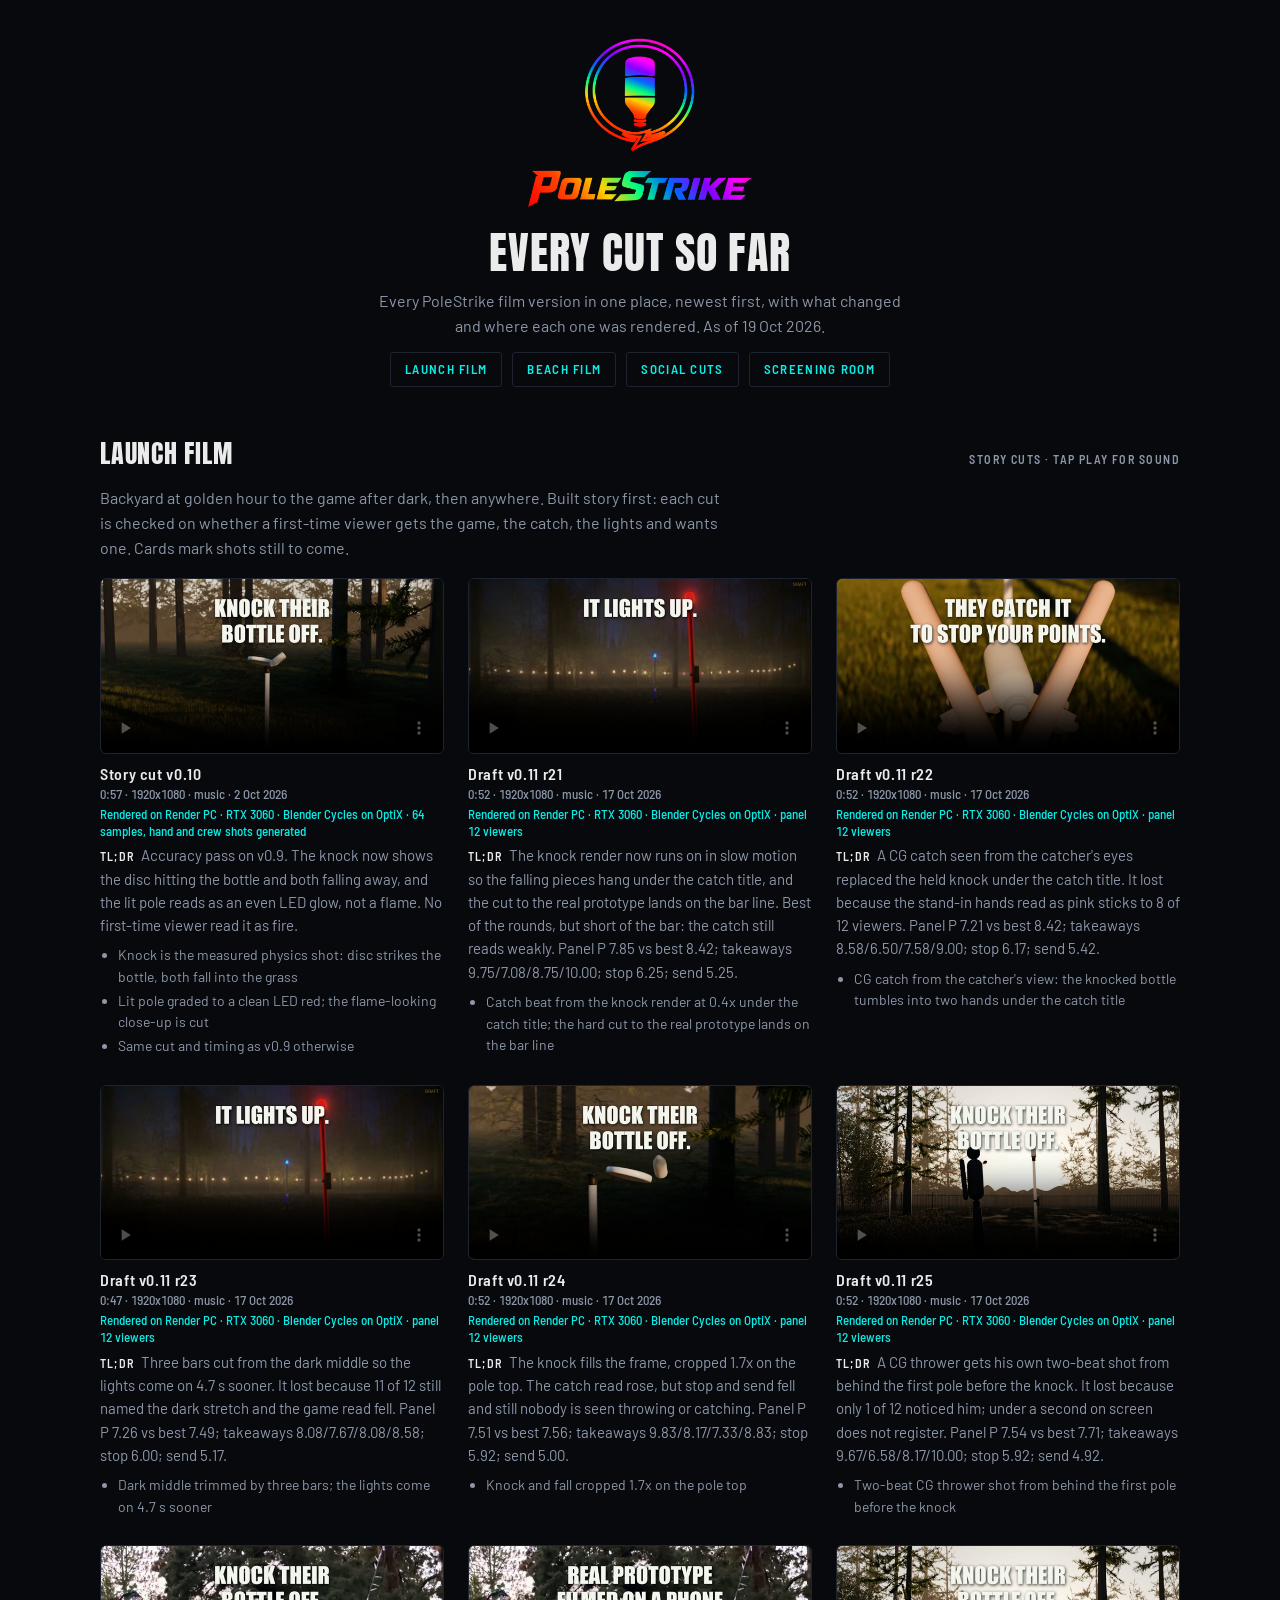
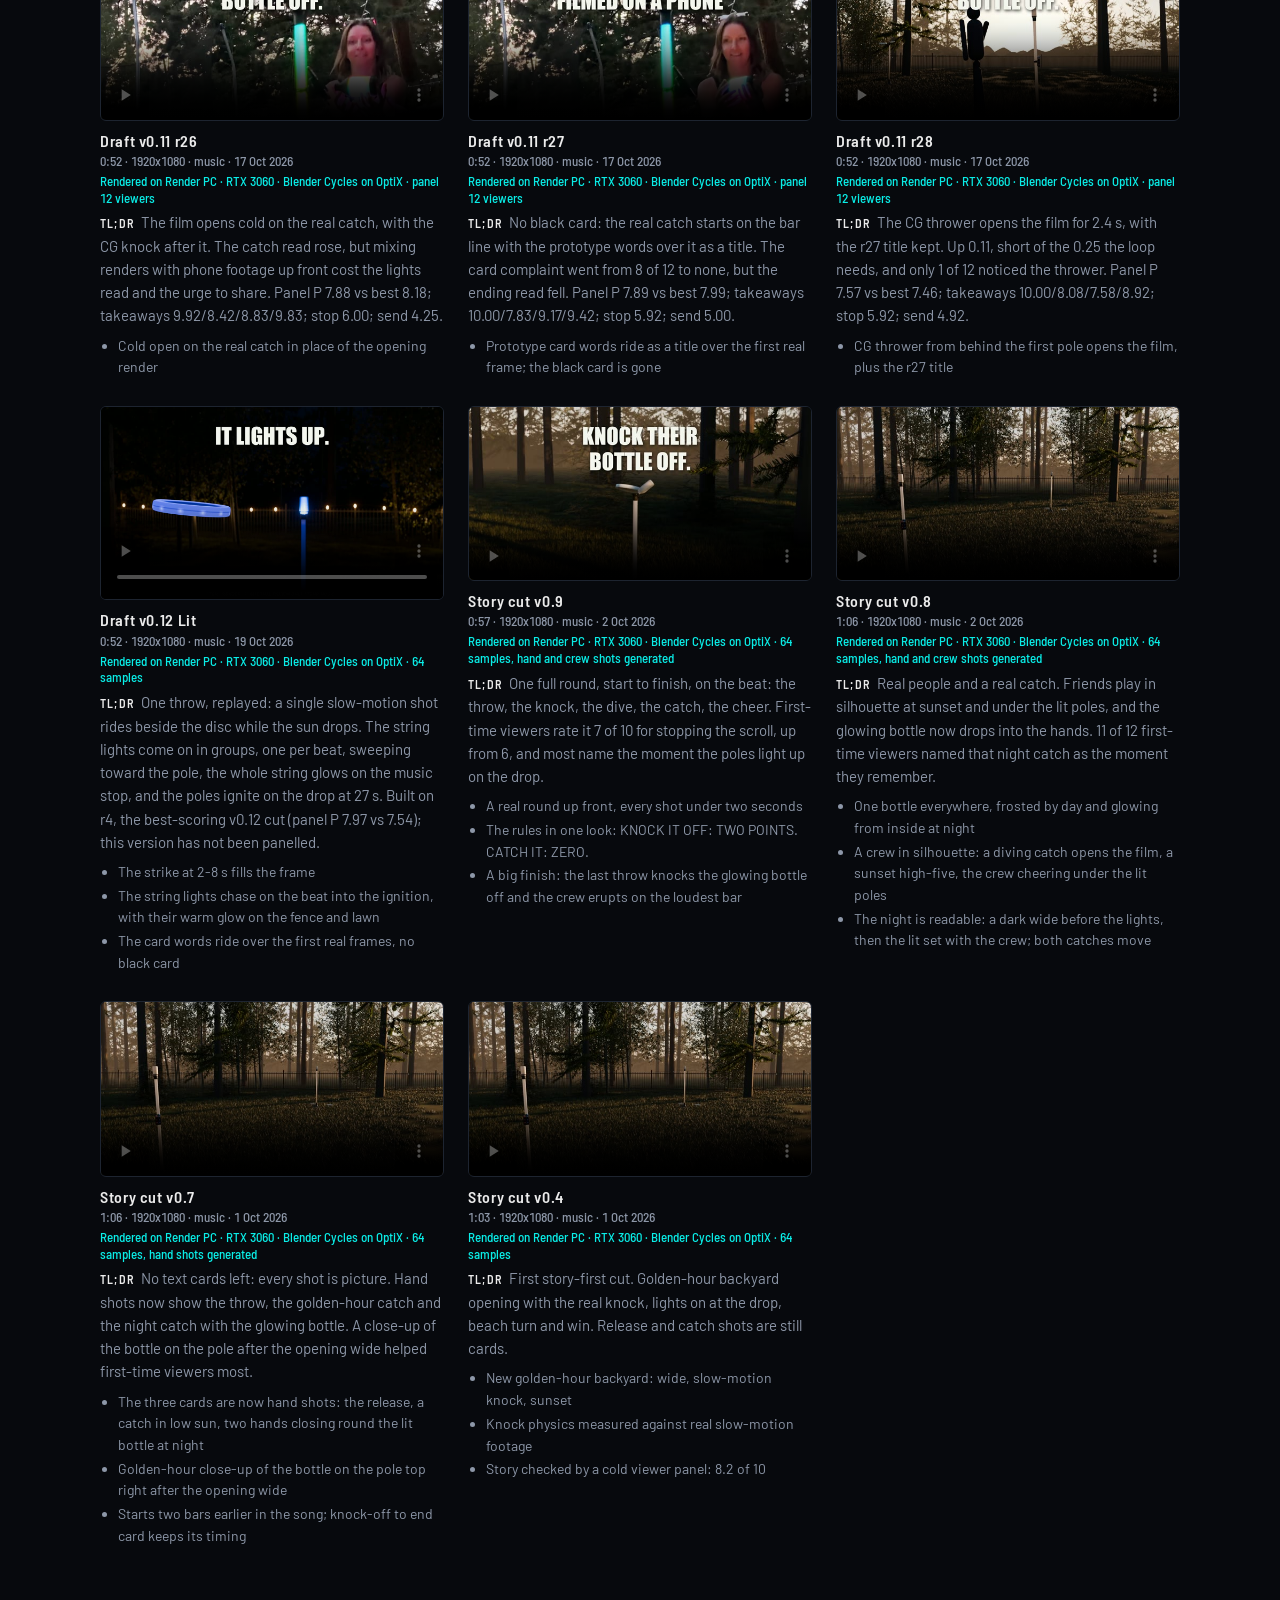
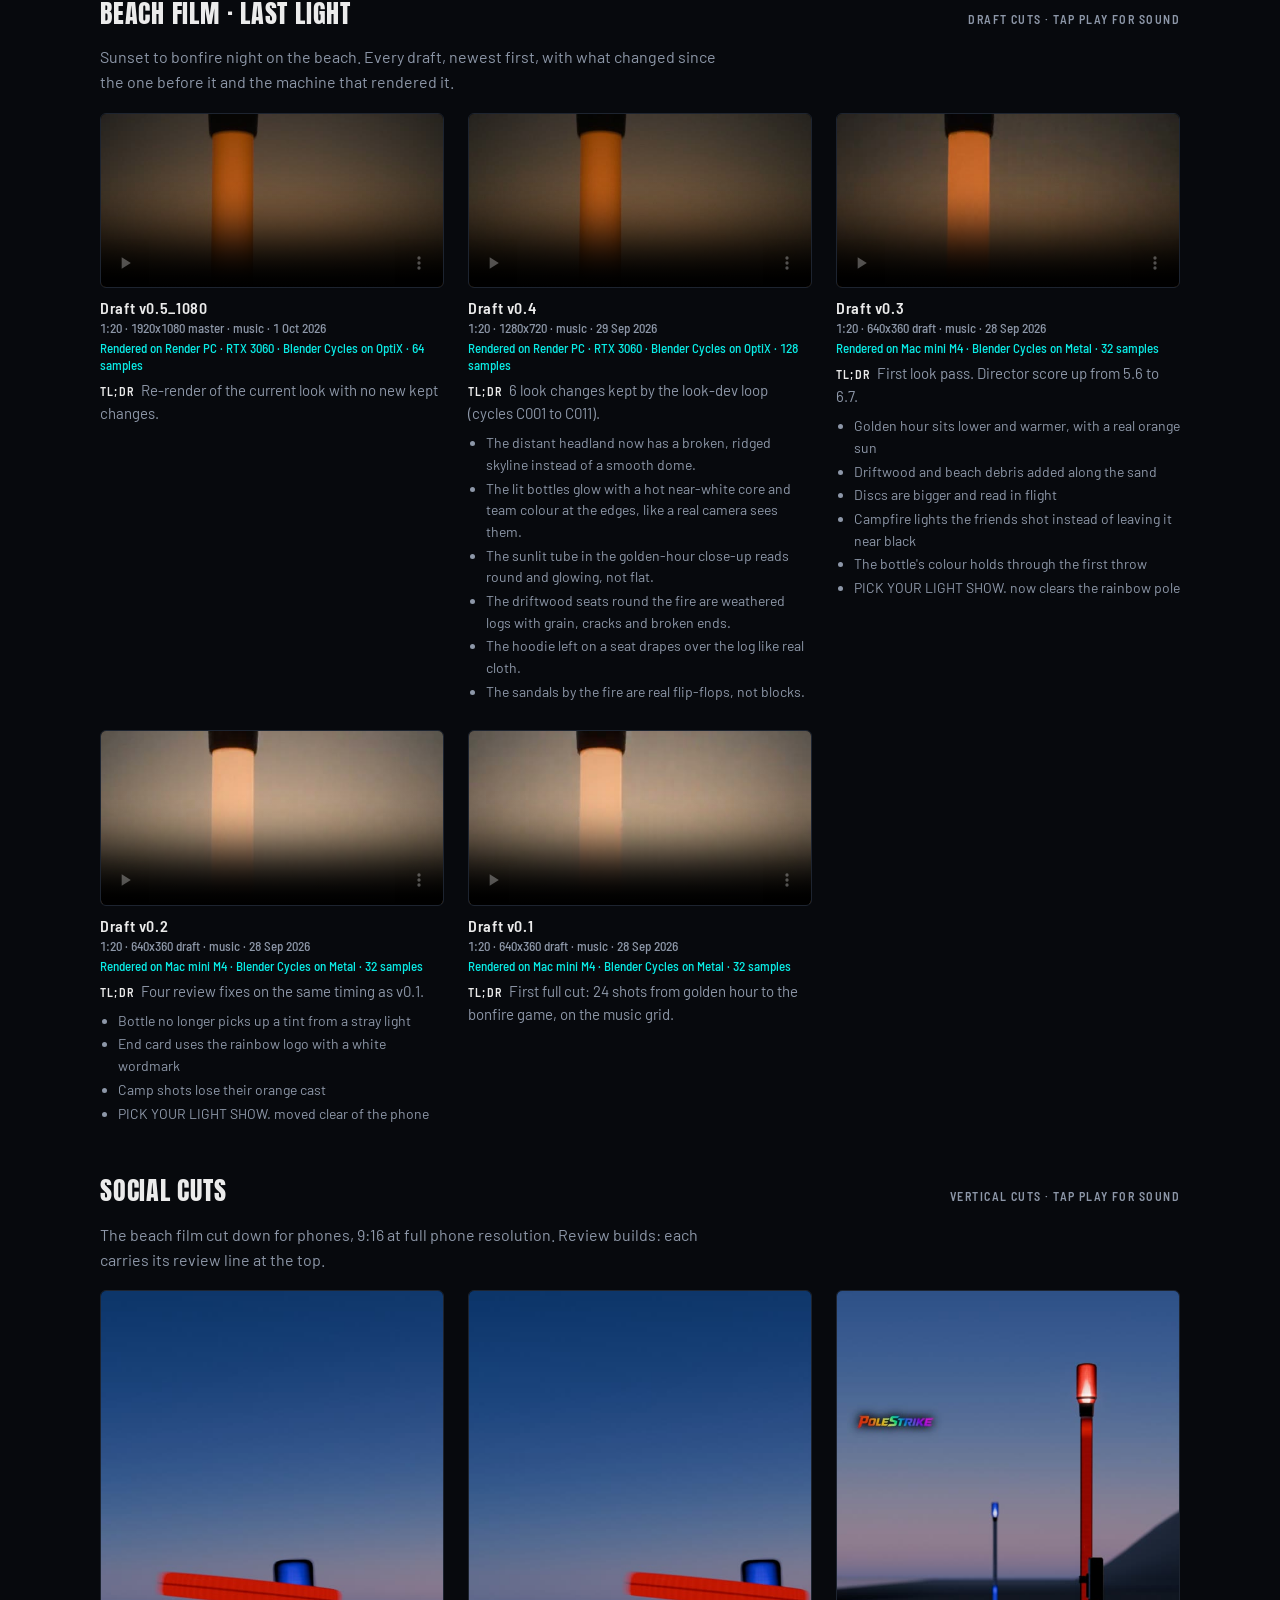
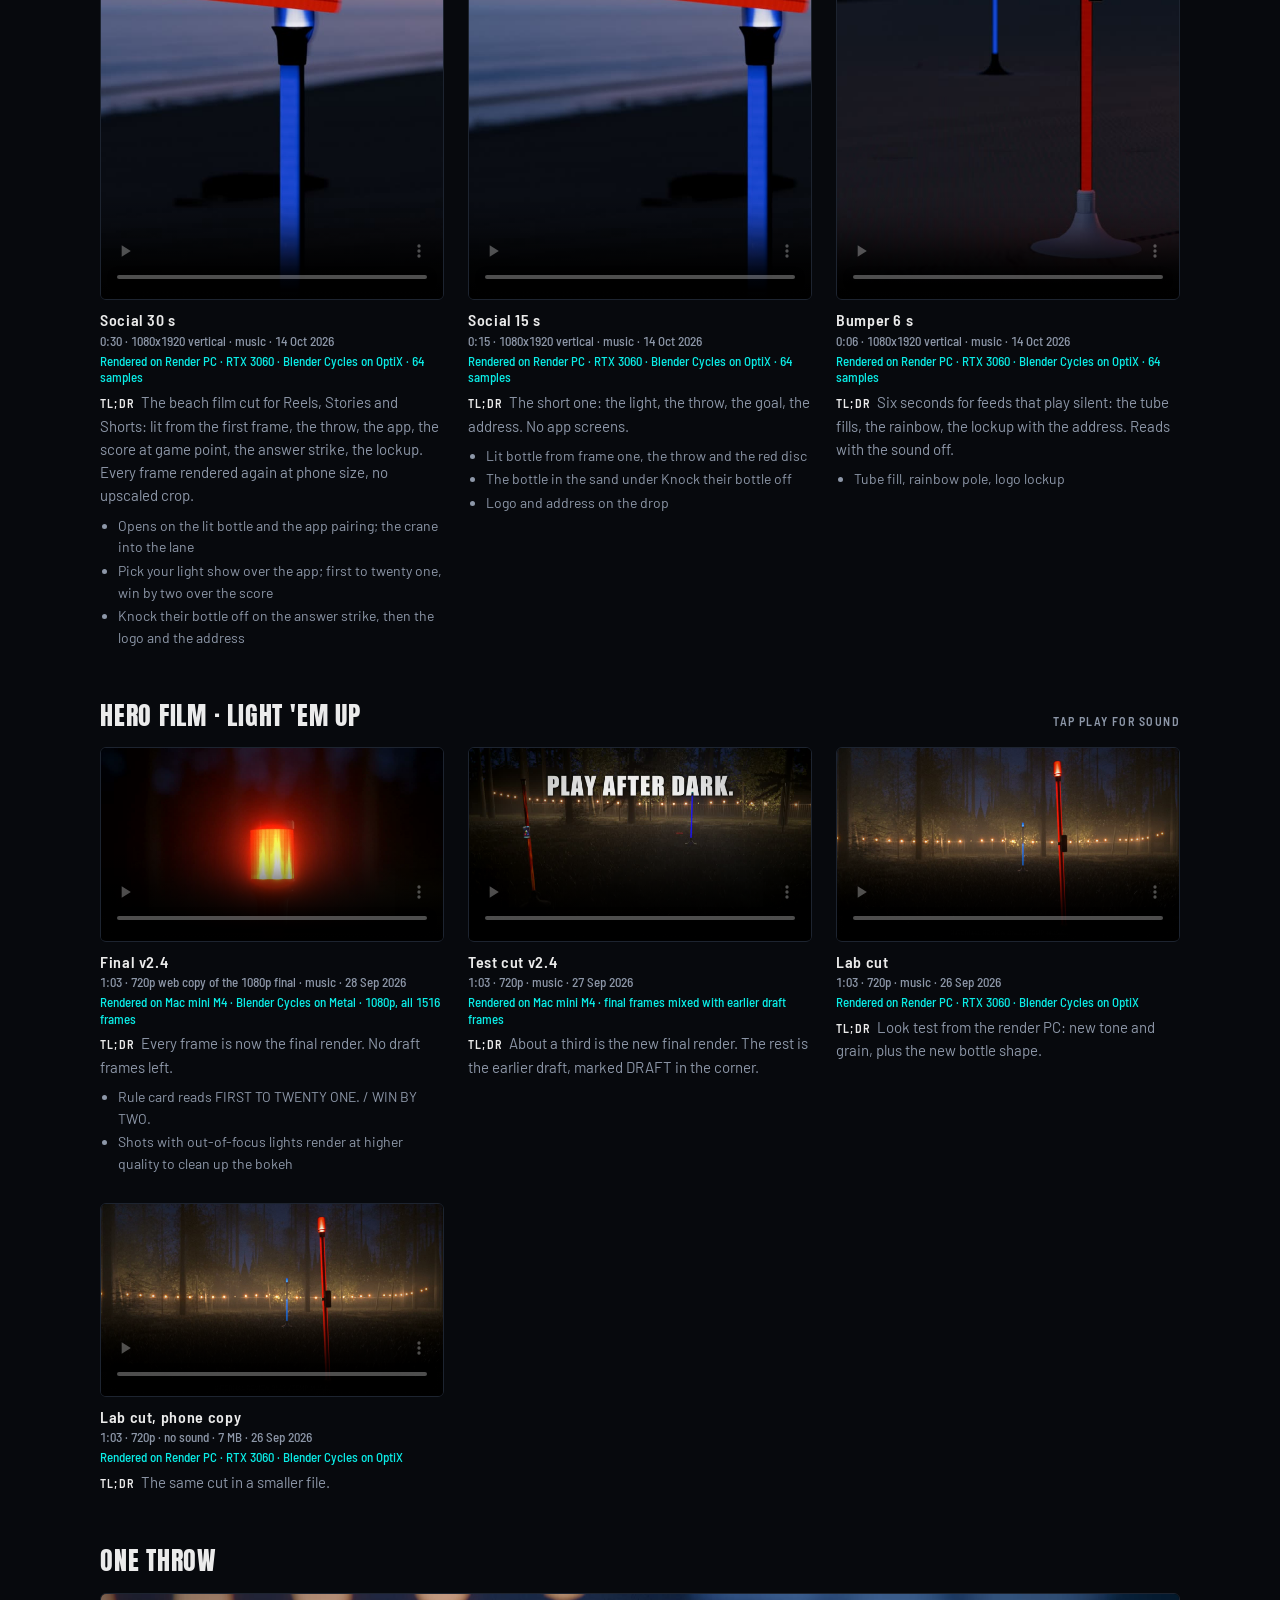
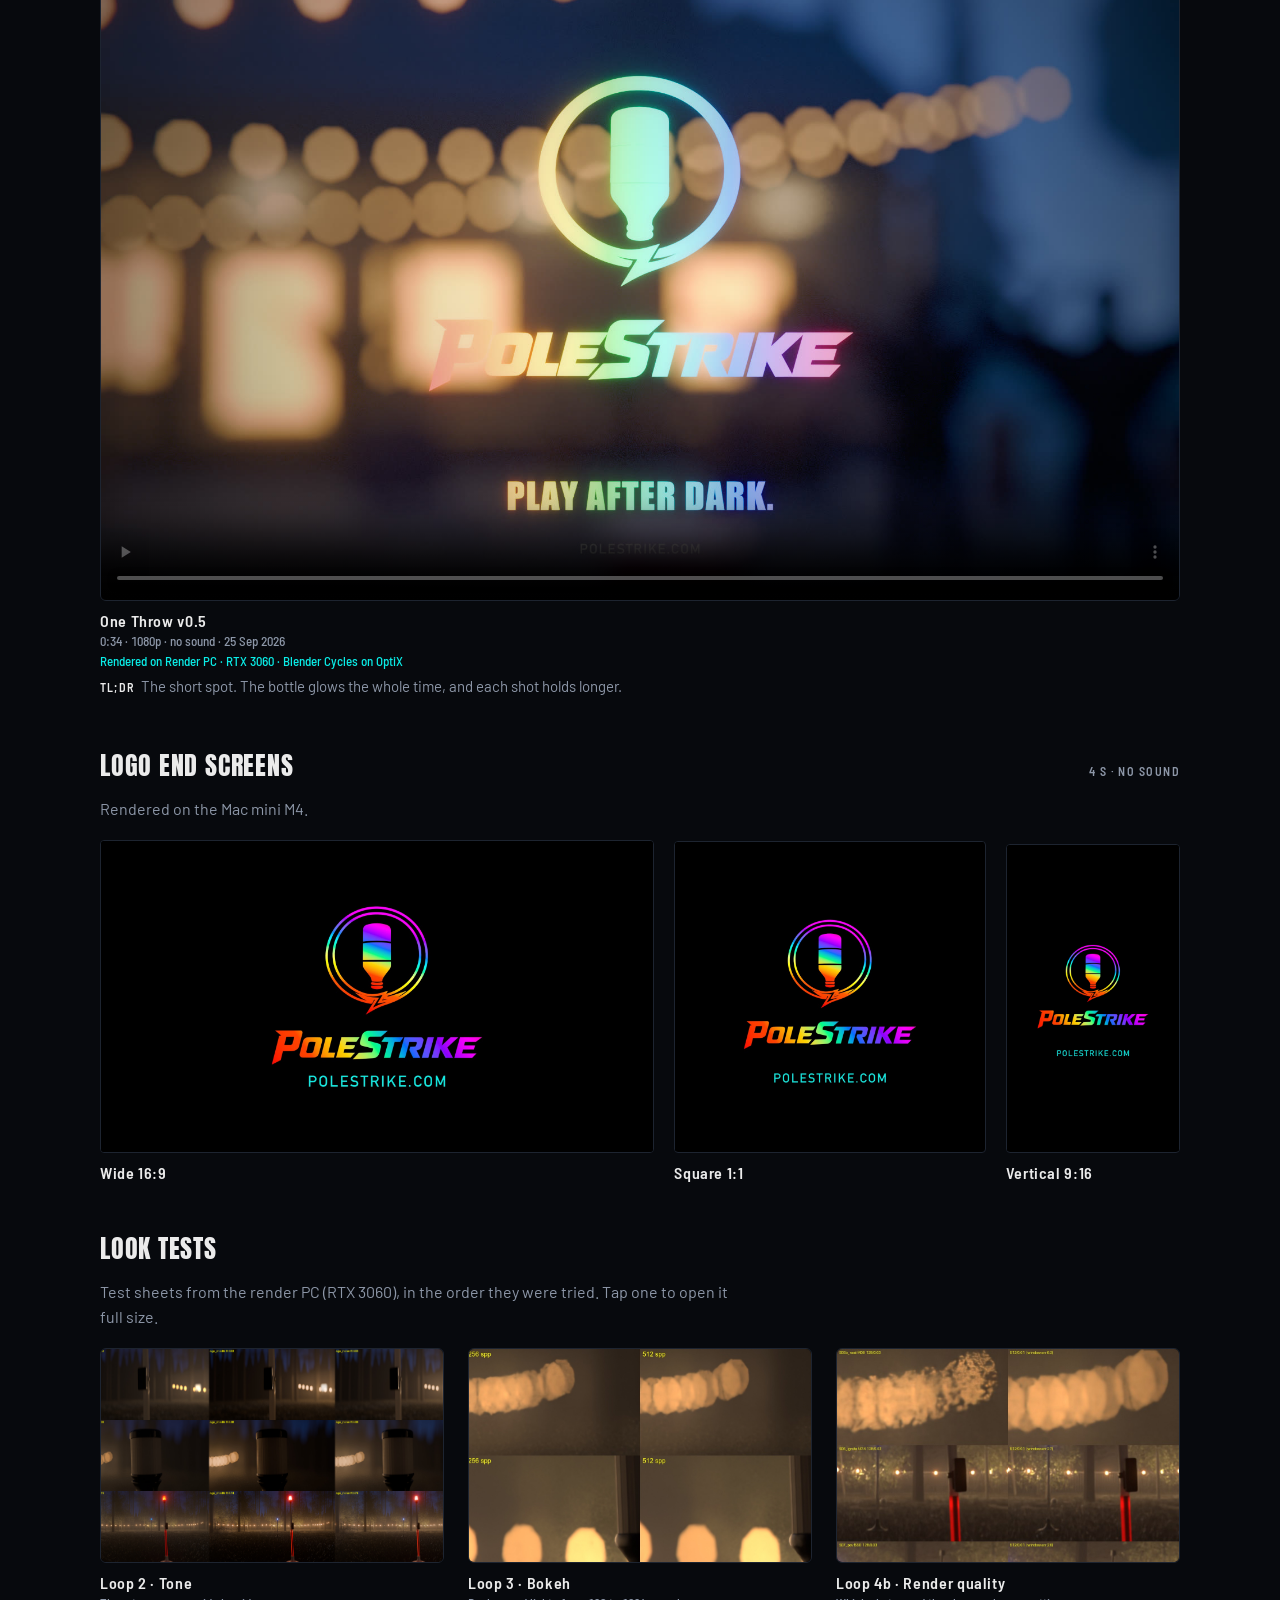
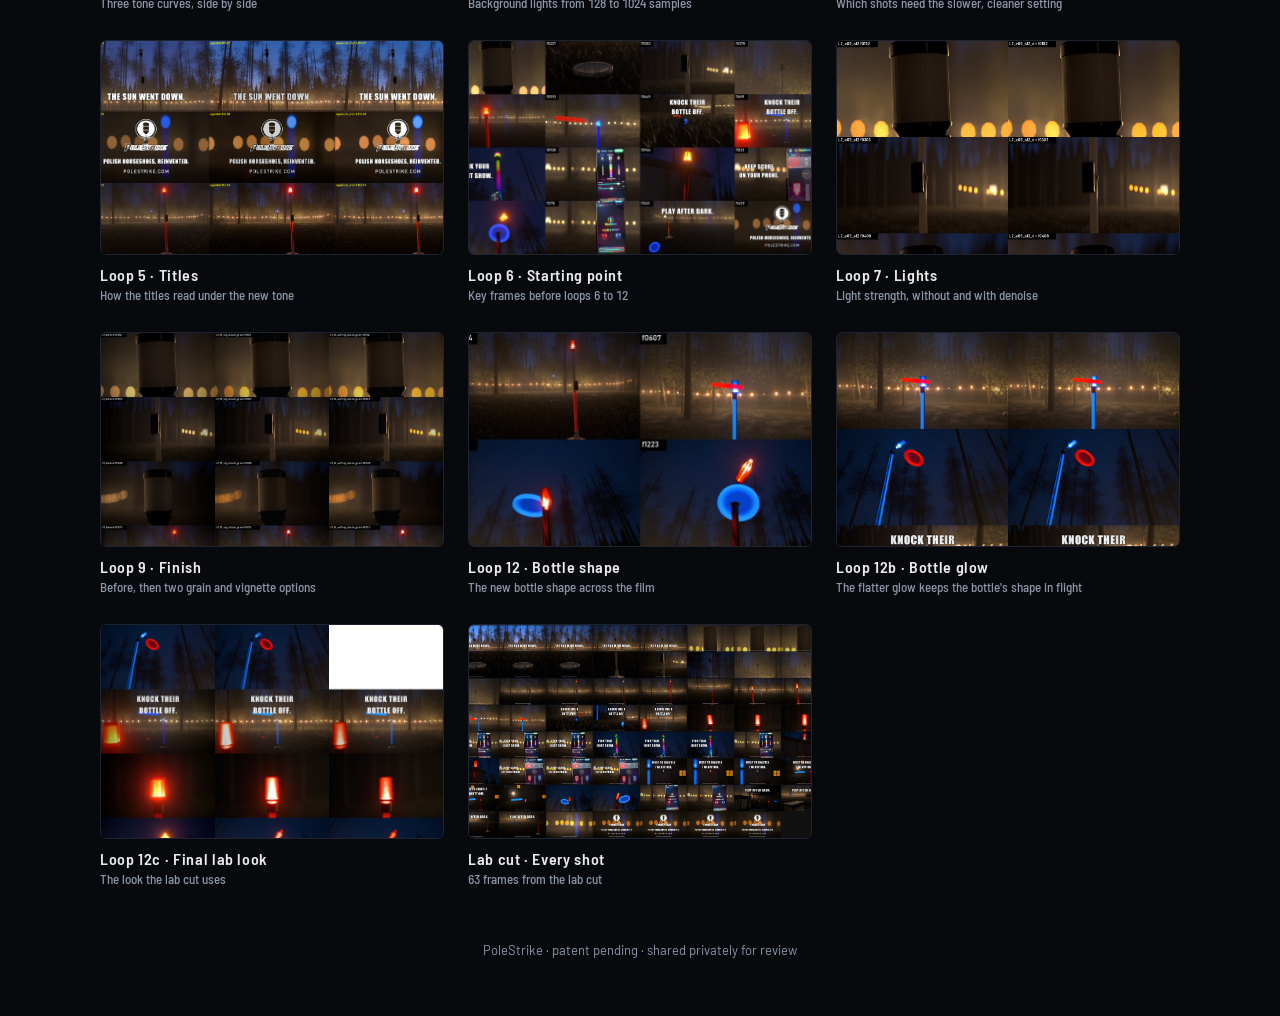
==== commit 4bb45b78: "Versions page: launch draft v0.12 Lit Co-Authored-By: Claude Opus 5.5 <noreply@anthropic.com>" ====
--- a/versions/index.html
+++ b/versions/index.html
@@ -85,10 +85,10 @@
   <header>
     <img src="../room/logo.png" alt="PoleStrike logo: the rainbow bottle emblem over the PoleStrike wordmark" width="900" height="615">
     <h1>Every cut so far</h1>
-    <p>Every PoleStrike film version in one place, newest first, with what changed and where each one was rendered. As of 17 Oct 2026.</p>
+    <p>Every PoleStrike film version in one place, newest first, with what changed and where each one was rendered. As of 19 Oct 2026.</p>
     <nav aria-label="Sections"><a href="#launch-h">Launch film</a><a href="#beach-h">Beach film</a><a href="#social-h">Social cuts</a><a href="../room/">Screening room</a></nav>
   </header>
-  <section aria-labelledby="launch-h"><div class="head"><h2 id="launch-h">Launch film</h2><span class="label">Story cuts · tap play for sound</span></div><p class="note">Backyard at golden hour to the game after dark, then anywhere. Built story first: each cut is checked on whether a first-time viewer gets the game, the catch, the lights and wants one. Cards mark shots still to come.</p><div class="cuts"><figure><video controls playsinline preload="metadata" poster="launch-v0.10.jpg" src="launch-v0.10.mp4"></video><figcaption><b>Story cut v0.10</b><span>0:57 · 1920x1080 · music · 2 Oct 2026</span><span class="where">Rendered on Render PC · RTX 3060 · Blender Cycles on OptiX · 64 samples, hand and crew shots generated</span><p><strong>TL;DR</strong> Accuracy pass on v0.9. The knock now shows the disc hitting the bottle and both falling away, and the lit pole reads as an even LED glow, not a flame. No first-time viewer read it as fire.</p><ul class="chg"><li>Knock is the measured physics shot: disc strikes the bottle, both fall into the grass</li><li>Lit pole graded to a clean LED red; the flame-looking close-up is cut</li><li>Same cut and timing as v0.9 otherwise</li></ul></figcaption></figure><figure><video controls playsinline preload="metadata" poster="launch-v0.11r21.jpg" src="launch-v0.11r21.mp4"></video><figcaption><b>Draft v0.11 r21</b><span>0:52 · 1920x1080 · music · 17 Oct 2026</span><span class="where">Rendered on Render PC · RTX 3060 · Blender Cycles on OptiX · panel 12 viewers</span><p><strong>TL;DR</strong> The knock render now runs on in slow motion so the falling pieces hang under the catch title, and the cut to the real prototype lands on the bar line. Best of the rounds, but short of the bar: the catch still reads weakly. Panel P 7.85 vs best 8.42; takeaways 9.75/7.08/8.75/10.00; stop 6.25; send 5.25.</p><ul class="chg"><li>Catch beat from the knock render at 0.4x under the catch title; the hard cut to the real prototype lands on the bar line</li></ul></figcaption></figure><figure><video controls playsinline preload="metadata" poster="launch-v0.11r22.jpg" src="launch-v0.11r22.mp4"></video><figcaption><b>Draft v0.11 r22</b><span>0:52 · 1920x1080 · music · 17 Oct 2026</span><span class="where">Rendered on Render PC · RTX 3060 · Blender Cycles on OptiX · panel 12 viewers</span><p><strong>TL;DR</strong> A CG catch seen from the catcher&#x27;s eyes replaced the held knock under the catch title. It lost because the stand-in hands read as pink sticks to 8 of 12 viewers. Panel P 7.21 vs best 8.42; takeaways 8.58/6.50/7.58/9.00; stop 6.17; send 5.42.</p><ul class="chg"><li>CG catch from the catcher&#x27;s view: the knocked bottle tumbles into two hands under the catch title</li></ul></figcaption></figure><figure><video controls playsinline preload="metadata" poster="launch-v0.11r23.jpg" src="launch-v0.11r23.mp4"></video><figcaption><b>Draft v0.11 r23</b><span>0:47 · 1920x1080 · music · 17 Oct 2026</span><span class="where">Rendered on Render PC · RTX 3060 · Blender Cycles on OptiX · panel 12 viewers</span><p><strong>TL;DR</strong> Three bars cut from the dark middle so the lights come on 4.7 s sooner. It lost because 11 of 12 still named the dark stretch and the game read fell. Panel P 7.26 vs best 7.49; takeaways 8.08/7.67/8.08/8.58; stop 6.00; send 5.17.</p><ul class="chg"><li>Dark middle trimmed by three bars; the lights come on 4.7 s sooner</li></ul></figcaption></figure><figure><video controls playsinline preload="metadata" poster="launch-v0.11r24.jpg" src="launch-v0.11r24.mp4"></video><figcaption><b>Draft v0.11 r24</b><span>0:52 · 1920x1080 · music · 17 Oct 2026</span><span class="where">Rendered on Render PC · RTX 3060 · Blender Cycles on OptiX · panel 12 viewers</span><p><strong>TL;DR</strong> The knock fills the frame, cropped 1.7x on the pole top. The catch read rose, but stop and send fell and still nobody is seen throwing or catching. Panel P 7.51 vs best 7.56; takeaways 9.83/8.17/7.33/8.83; stop 5.92; send 5.00.</p><ul class="chg"><li>Knock and fall cropped 1.7x on the pole top</li></ul></figcaption></figure><figure><video controls playsinline preload="metadata" poster="launch-v0.11r25.jpg" src="launch-v0.11r25.mp4"></video><figcaption><b>Draft v0.11 r25</b><span>0:52 · 1920x1080 · music · 17 Oct 2026</span><span class="where">Rendered on Render PC · RTX 3060 · Blender Cycles on OptiX · panel 12 viewers</span><p><strong>TL;DR</strong> A CG thrower gets his own two-beat shot from behind the first pole before the knock. It lost because only 1 of 12 noticed him; under a second on screen does not register. Panel P 7.54 vs best 7.71; takeaways 9.67/6.58/8.17/10.00; stop 5.92; send 4.92.</p><ul class="chg"><li>Two-beat CG thrower shot from behind the first pole before the knock</li></ul></figcaption></figure><figure><video controls playsinline preload="metadata" poster="launch-v0.11r26.jpg" src="launch-v0.11r26.mp4"></video><figcaption><b>Draft v0.11 r26</b><span>0:52 · 1920x1080 · music · 17 Oct 2026</span><span class="where">Rendered on Render PC · RTX 3060 · Blender Cycles on OptiX · panel 12 viewers</span><p><strong>TL;DR</strong> The film opens cold on the real catch, with the CG knock after it. The catch read rose, but mixing renders with phone footage up front cost the lights read and the urge to share. Panel P 7.88 vs best 8.18; takeaways 9.92/8.42/8.83/9.83; stop 6.00; send 4.25.</p><ul class="chg"><li>Cold open on the real catch in place of the opening render</li></ul></figcaption></figure><figure><video controls playsinline preload="metadata" poster="launch-v0.11r27.jpg" src="launch-v0.11r27.mp4"></video><figcaption><b>Draft v0.11 r27</b><span>0:52 · 1920x1080 · music · 17 Oct 2026</span><span class="where">Rendered on Render PC · RTX 3060 · Blender Cycles on OptiX · panel 12 viewers</span><p><strong>TL;DR</strong> No black card: the real catch starts on the bar line with the prototype words over it as a title. The card complaint went from 8 of 12 to none, but the ending read fell. Panel P 7.89 vs best 7.99; takeaways 10.00/7.83/9.17/9.42; stop 5.92; send 5.00.</p><ul class="chg"><li>Prototype card words ride as a title over the first real frame; the black card is gone</li></ul></figcaption></figure><figure><video controls playsinline preload="metadata" poster="launch-v0.11r28.jpg" src="launch-v0.11r28.mp4"></video><figcaption><b>Draft v0.11 r28</b><span>0:52 · 1920x1080 · music · 17 Oct 2026</span><span class="where">Rendered on Render PC · RTX 3060 · Blender Cycles on OptiX · panel 12 viewers</span><p><strong>TL;DR</strong> The CG thrower opens the film for 2.4 s, with the r27 title kept. Up 0.11, short of the 0.25 the loop needs, and only 1 of 12 noticed the thrower. Panel P 7.57 vs best 7.46; takeaways 10.00/8.08/7.58/8.92; stop 5.92; send 4.92.</p><ul class="chg"><li>CG thrower from behind the first pole opens the film, plus the r27 title</li></ul></figcaption></figure><figure><video controls playsinline preload="metadata" poster="launch-v0.9.jpg" src="launch-v0.9.mp4"></video><figcaption><b>Story cut v0.9</b><span>0:57 · 1920x1080 · music · 2 Oct 2026</span><span class="where">Rendered on Render PC · RTX 3060 · Blender Cycles on OptiX · 64 samples, hand and crew shots generated</span><p><strong>TL;DR</strong> One full round, start to finish, on the beat: the throw, the knock, the dive, the catch, the cheer. First-time viewers rate it 7 of 10 for stopping the scroll, up from 6, and most name the moment the poles light up on the drop.</p><ul class="chg"><li>A real round up front, every shot under two seconds</li><li>The rules in one look: KNOCK IT OFF: TWO POINTS. CATCH IT: ZERO.</li><li>A big finish: the last throw knocks the glowing bottle off and the crew erupts on the loudest bar</li></ul></figcaption></figure><figure><video controls playsinline preload="metadata" poster="launch-v0.8.jpg" src="launch-v0.8.mp4"></video><figcaption><b>Story cut v0.8</b><span>1:06 · 1920x1080 · music · 2 Oct 2026</span><span class="where">Rendered on Render PC · RTX 3060 · Blender Cycles on OptiX · 64 samples, hand and crew shots generated</span><p><strong>TL;DR</strong> Real people and a real catch. Friends play in silhouette at sunset and under the lit poles, and the glowing bottle now drops into the hands. 11 of 12 first-time viewers named that night catch as the moment they remember.</p><ul class="chg"><li>One bottle everywhere, frosted by day and glowing from inside at night</li><li>A crew in silhouette: a diving catch opens the film, a sunset high-five, the crew cheering under the lit poles</li><li>The night is readable: a dark wide before the lights, then the lit set with the crew; both catches move</li></ul></figcaption></figure><figure><video controls playsinline preload="metadata" poster="launch-v0.7.jpg" src="launch-v0.7.mp4"></video><figcaption><b>Story cut v0.7</b><span>1:06 · 1920x1080 · music · 1 Oct 2026</span><span class="where">Rendered on Render PC · RTX 3060 · Blender Cycles on OptiX · 64 samples, hand shots generated</span><p><strong>TL;DR</strong> No text cards left: every shot is picture. Hand shots now show the throw, the golden-hour catch and the night catch with the glowing bottle. A close-up of the bottle on the pole after the opening wide helped first-time viewers most.</p><ul class="chg"><li>The three cards are now hand shots: the release, a catch in low sun, two hands closing round the lit bottle at night</li><li>Golden-hour close-up of the bottle on the pole top right after the opening wide</li><li>Starts two bars earlier in the song; knock-off to end card keeps its timing</li></ul></figcaption></figure><figure><video controls playsinline preload="metadata" poster="launch-v0.4.jpg" src="launch-v0.4.mp4"></video><figcaption><b>Story cut v0.4</b><span>1:03 · 1920x1080 · music · 1 Oct 2026</span><span class="where">Rendered on Render PC · RTX 3060 · Blender Cycles on OptiX · 64 samples</span><p><strong>TL;DR</strong> First story-first cut. Golden-hour backyard opening with the real knock, lights on at the drop, beach turn and win. Release and catch shots are still cards.</p><ul class="chg"><li>New golden-hour backyard: wide, slow-motion knock, sunset</li><li>Knock physics measured against real slow-motion footage</li><li>Story checked by a cold viewer panel: 8.2 of 10</li></ul></figcaption></figure></div></section><section aria-labelledby="beach-h"><div class="head"><h2 id="beach-h">Beach film · Last Light</h2><span class="label">Draft cuts · tap play for sound</span></div><p class="note">Sunset to bonfire night on the beach. Every draft, newest first, with what changed since the one before it and the machine that rendered it.</p><div class="cuts"><figure><video controls playsinline preload="metadata" poster="beach-v0.5_1080.jpg" src="beach-v0.5_1080.mp4"></video><figcaption><b>Draft v0.5_1080</b><span>1:20 · 1920x1080 master · music · 1 Oct 2026</span><span class="where">Rendered on Render PC · RTX 3060 · Blender Cycles on OptiX · 64 samples</span><p><strong>TL;DR</strong> Re-render of the current look with no new kept changes.</p></figcaption></figure><figure><video controls playsinline preload="metadata" poster="beach-v0.4.jpg" src="beach-v0.4.mp4"></video><figcaption><b>Draft v0.4</b><span>1:20 · 1280x720 · music · 29 Sep 2026</span><span class="where">Rendered on Render PC · RTX 3060 · Blender Cycles on OptiX · 128 samples</span><p><strong>TL;DR</strong> 6 look changes kept by the look-dev loop (cycles C001 to C011).</p><ul class="chg"><li>The distant headland now has a broken, ridged skyline instead of a smooth dome.</li><li>The lit bottles glow with a hot near-white core and team colour at the edges, like a real camera sees them.</li><li>The sunlit tube in the golden-hour close-up reads round and glowing, not flat.</li><li>The driftwood seats round the fire are weathered logs with grain, cracks and broken ends.</li><li>The hoodie left on a seat drapes over the log like real cloth.</li><li>The sandals by the fire are real flip-flops, not blocks.</li></ul></figcaption></figure><figure><video controls playsinline preload="metadata" poster="beach-v0.3.jpg" src="beach-v0.3.mp4"></video><figcaption><b>Draft v0.3</b><span>1:20 · 640x360 draft · music · 28 Sep 2026</span><span class="where">Rendered on Mac mini M4 · Blender Cycles on Metal · 32 samples</span><p><strong>TL;DR</strong> First look pass. Director score up from 5.6 to 6.7.</p><ul class="chg"><li>Golden hour sits lower and warmer, with a real orange sun</li><li>Driftwood and beach debris added along the sand</li><li>Discs are bigger and read in flight</li><li>Campfire lights the friends shot instead of leaving it near black</li><li>The bottle&#x27;s colour holds through the first throw</li><li>PICK YOUR LIGHT SHOW. now clears the rainbow pole</li></ul></figcaption></figure><figure><video controls playsinline preload="metadata" poster="beach-v0.2.jpg" src="beach-v0.2.mp4"></video><figcaption><b>Draft v0.2</b><span>1:20 · 640x360 draft · music · 28 Sep 2026</span><span class="where">Rendered on Mac mini M4 · Blender Cycles on Metal · 32 samples</span><p><strong>TL;DR</strong> Four review fixes on the same timing as v0.1.</p><ul class="chg"><li>Bottle no longer picks up a tint from a stray light</li><li>End card uses the rainbow logo with a white wordmark</li><li>Camp shots lose their orange cast</li><li>PICK YOUR LIGHT SHOW. moved clear of the phone</li></ul></figcaption></figure><figure><video controls playsinline preload="metadata" poster="beach-v0.1.jpg" src="beach-v0.1.mp4"></video><figcaption><b>Draft v0.1</b><span>1:20 · 640x360 draft · music · 28 Sep 2026</span><span class="where">Rendered on Mac mini M4 · Blender Cycles on Metal · 32 samples</span><p><strong>TL;DR</strong> First full cut: 24 shots from golden hour to the bonfire game, on the music grid.</p></figcaption></figure></div></section><section aria-labelledby="social-h"><div class="head"><h2 id="social-h">Social cuts</h2><span class="label">Vertical cuts · tap play for sound</span></div><p class="note">The beach film cut down for phones, 9:16 at full phone resolution. Review builds: each carries its review line at the top.</p><div class="cuts"><figure><video controls playsinline preload="metadata" poster="social30-native.jpg" src="social30-native.mp4"></video><figcaption><b>Social 30 s</b><span>0:30 · 1080x1920 vertical · music · 14 Oct 2026</span><span class="where">Rendered on Render PC · RTX 3060 · Blender Cycles on OptiX · 64 samples</span><p><strong>TL;DR</strong> The beach film cut for Reels, Stories and Shorts: lit from the first frame, the throw, the app, the score at game point, the answer strike, the lockup. Every frame rendered again at phone size, no upscaled crop.</p><ul class="chg"><li>Opens on the lit bottle and the app pairing; the crane into the lane</li><li>Pick your light show over the app; first to twenty one, win by two over the score</li><li>Knock their bottle off on the answer strike, then the logo and the address</li></ul></figcaption></figure><figure><video controls playsinline preload="metadata" poster="social15-native.jpg" src="social15-native.mp4"></video><figcaption><b>Social 15 s</b><span>0:15 · 1080x1920 vertical · music · 14 Oct 2026</span><span class="where">Rendered on Render PC · RTX 3060 · Blender Cycles on OptiX · 64 samples</span><p><strong>TL;DR</strong> The short one: the light, the throw, the goal, the address. No app screens.</p><ul class="chg"><li>Lit bottle from frame one, the throw and the red disc</li><li>The bottle in the sand under Knock their bottle off</li><li>Logo and address on the drop</li></ul></figcaption></figure><figure><video controls playsinline preload="metadata" poster="bumper-native.jpg" src="bumper-native.mp4"></video><figcaption><b>Bumper 6 s</b><span>0:06 · 1080x1920 vertical · music · 14 Oct 2026</span><span class="where">Rendered on Render PC · RTX 3060 · Blender Cycles on OptiX · 64 samples</span><p><strong>TL;DR</strong> Six seconds for feeds that play silent: the tube fills, the rainbow, the lockup with the address. Reads with the sound off.</p><ul class="chg"><li>Tube fill, rainbow pole, logo lockup</li></ul></figcaption></figure></div></section><section aria-labelledby="hero-h"><div class="head"><h2 id="hero-h">Hero film · Light &#x27;Em Up</h2><span class="label">Tap play for sound</span></div><div class="cuts"><figure><video controls playsinline preload="metadata" poster="film-v2.4-final.jpg" src="film-v2.4-final.mp4"></video><figcaption><b>Final v2.4</b><span>1:03 · 720p web copy of the 1080p final · music · 28 Sep 2026</span><span class="where">Rendered on Mac mini M4 · Blender Cycles on Metal · 1080p, all 1516 frames</span><p><strong>TL;DR</strong> Every frame is now the final render. No draft frames left.</p><ul class="chg"><li>Rule card reads FIRST TO TWENTY ONE. / WIN BY TWO.</li><li>Shots with out-of-focus lights render at higher quality to clean up the bokeh</li></ul></figcaption></figure><figure><video controls playsinline preload="metadata" poster="../room/poster.jpg" src="../room/film.mp4"></video><figcaption><b>Test cut v2.4</b><span>1:03 · 720p · music · 27 Sep 2026</span><span class="where">Rendered on Mac mini M4 · final frames mixed with earlier draft frames</span><p><strong>TL;DR</strong> About a third is the new final render. The rest is the earlier draft, marked DRAFT in the corner.</p></figcaption></figure><figure><video controls playsinline preload="metadata" poster="../poster-r0.jpg" src="../v2lab-720p-r0.mp4"></video><figcaption><b>Lab cut</b><span>1:03 · 720p · music · 26 Sep 2026</span><span class="where">Rendered on Render PC · RTX 3060 · Blender Cycles on OptiX</span><p><strong>TL;DR</strong> Look test from the render PC: new tone and grain, plus the new bottle shape.</p></figcaption></figure><figure><video controls playsinline preload="metadata" poster="../poster-r0.jpg" src="lab-cut-phone.mp4"></video><figcaption><b>Lab cut, phone copy</b><span>1:03 · 720p · no sound · 7 MB · 26 Sep 2026</span><span class="where">Rendered on Render PC · RTX 3060 · Blender Cycles on OptiX</span><p><strong>TL;DR</strong> The same cut in a smaller file.</p></figcaption></figure></div></section><section aria-labelledby="throw-h"><div class="head"><h2 id="throw-h">One Throw</h2></div><div class="cuts"><figure><video controls playsinline preload="metadata" poster="one-throw-v05.jpg" src="one-throw-v05.mp4"></video><figcaption><b>One Throw v0.5</b><span>0:34 · 1080p · no sound · 25 Sep 2026</span><span class="where">Rendered on Render PC · RTX 3060 · Blender Cycles on OptiX</span><p><strong>TL;DR</strong> The short spot. The bottle glows the whole time, and each shot holds longer.</p></figcaption></figure></div></section><section aria-labelledby="stings-h"><div class="head"><h2 id="stings-h">Logo end screens</h2><span class="label">4 s · no sound</span></div><p class="note">Rendered on the Mac mini M4.</p><div class="stings"><figure class="wide"><video src="../room/sting_wide.mp4" poster="sting-wide.jpg" autoplay muted loop playsinline aria-label="Wide 16:9 logo end screen"></video><figcaption><b>Wide 16:9</b></figcaption></figure><figure><video src="../room/sting_square.mp4" poster="sting-square.jpg" autoplay muted loop playsinline aria-label="Square 1:1 logo end screen"></video><figcaption><b>Square 1:1</b></figcaption></figure><figure><video src="../room/sting_vertical.mp4" poster="sting-vertical.jpg" autoplay muted loop playsinline aria-label="Vertical 9:16 logo end screen"></video><figcaption><b>Vertical 9:16</b></figcaption></figure></div></section><section aria-labelledby="look-h"><div class="head"><h2 id="look-h">Look tests</h2></div><p class="note">Test sheets from the render PC (RTX 3060), in the order they were tried. Tap one to open it full size.</p><div class="sheets"><figure><a href="lab-02-tone.jpg"><img src="lab-02-tone.jpg" alt="Loop 2 test sheet: three tone curves compared" width="1920" height="1080" loading="lazy"></a><figcaption><b>Loop 2 · Tone</b><span>Three tone curves, side by side</span></figcaption></figure><figure><a href="lab-03-bokeh.jpg"><img src="lab-03-bokeh.jpg" alt="Loop 3 test sheet: background lights at four sample counts" width="2160" height="660" loading="lazy"></a><figcaption><b>Loop 3 · Bokeh</b><span>Background lights from 128 to 1024 samples</span></figcaption></figure><figure><a href="lab-04b-samples.jpg"><img src="lab-04b-samples.jpg" alt="Loop 4b test sheet: shots at two quality settings" width="960" height="2700" loading="lazy"></a><figcaption><b>Loop 4b · Render quality</b><span>Which shots need the slower, cleaner setting</span></figcaption></figure><figure><a href="lab-05-titles.jpg"><img src="lab-05-titles.jpg" alt="Loop 5 test sheet: titles under three tone settings" width="1920" height="1080" loading="lazy"></a><figcaption><b>Loop 5 · Titles</b><span>How the titles read under the new tone</span></figcaption></figure><figure><a href="lab-06-start.jpg"><img src="lab-06-start.jpg" alt="Loop 6 test sheet: key frames before the later look changes" width="2304" height="864" loading="lazy"></a><figcaption><b>Loop 6 · Starting point</b><span>Key frames before loops 6 to 12</span></figcaption></figure><figure><a href="lab-07-lights.jpg"><img src="lab-07-lights.jpg" alt="Loop 7 test sheet: light strength without and with denoise" width="1280" height="2160" loading="lazy"></a><figcaption><b>Loop 7 · Lights</b><span>Light strength, without and with denoise</span></figcaption></figure><figure><a href="lab-09-finish.jpg"><img src="lab-09-finish.jpg" alt="Loop 9 test sheet: finish options compared" width="1920" height="2160" loading="lazy"></a><figcaption><b>Loop 9 · Finish</b><span>Before, then two grain and vignette options</span></figcaption></figure><figure><a href="lab-12-bottle.jpg"><img src="lab-12-bottle.jpg" alt="Loop 12 test sheet: the new bottle shape across the film" width="2304" height="432" loading="lazy"></a><figcaption><b>Loop 12 · Bottle shape</b><span>The new bottle shape across the film</span></figcaption></figure><figure><a href="lab-12b-glow.jpg"><img src="lab-12b-glow.jpg" alt="Loop 12b test sheet: two bottle glow settings" width="960" height="1890" loading="lazy"></a><figcaption><b>Loop 12b · Bottle glow</b><span>The flatter glow keeps the bottle&#x27;s shape in flight</span></figcaption></figure><figure><a href="lab-12c-final.jpg"><img src="lab-12c-final.jpg" alt="Loop 12c test sheet: the final lab look" width="1440" height="1080" loading="lazy"></a><figcaption><b>Loop 12c · Final lab look</b><span>The look the lab cut uses</span></figcaption></figure><figure><a href="lab-cut-every-shot.jpg"><img src="lab-cut-every-shot.jpg" alt="Contact sheet of 63 frames from the lab cut" width="2592" height="1472" loading="lazy"></a><figcaption><b>Lab cut · Every shot</b><span>63 frames from the lab cut</span></figcaption></figure></div></section>
+  <section aria-labelledby="launch-h"><div class="head"><h2 id="launch-h">Launch film</h2><span class="label">Story cuts · tap play for sound</span></div><p class="note">Backyard at golden hour to the game after dark, then anywhere. Built story first: each cut is checked on whether a first-time viewer gets the game, the catch, the lights and wants one. Cards mark shots still to come.</p><div class="cuts"><figure><video controls playsinline preload="metadata" poster="launch-v0.10.jpg" src="launch-v0.10.mp4"></video><figcaption><b>Story cut v0.10</b><span>0:57 · 1920x1080 · music · 2 Oct 2026</span><span class="where">Rendered on Render PC · RTX 3060 · Blender Cycles on OptiX · 64 samples, hand and crew shots generated</span><p><strong>TL;DR</strong> Accuracy pass on v0.9. The knock now shows the disc hitting the bottle and both falling away, and the lit pole reads as an even LED glow, not a flame. No first-time viewer read it as fire.</p><ul class="chg"><li>Knock is the measured physics shot: disc strikes the bottle, both fall into the grass</li><li>Lit pole graded to a clean LED red; the flame-looking close-up is cut</li><li>Same cut and timing as v0.9 otherwise</li></ul></figcaption></figure><figure><video controls playsinline preload="metadata" poster="launch-v0.11r21.jpg" src="launch-v0.11r21.mp4"></video><figcaption><b>Draft v0.11 r21</b><span>0:52 · 1920x1080 · music · 17 Oct 2026</span><span class="where">Rendered on Render PC · RTX 3060 · Blender Cycles on OptiX · panel 12 viewers</span><p><strong>TL;DR</strong> The knock render now runs on in slow motion so the falling pieces hang under the catch title, and the cut to the real prototype lands on the bar line. Best of the rounds, but short of the bar: the catch still reads weakly. Panel P 7.85 vs best 8.42; takeaways 9.75/7.08/8.75/10.00; stop 6.25; send 5.25.</p><ul class="chg"><li>Catch beat from the knock render at 0.4x under the catch title; the hard cut to the real prototype lands on the bar line</li></ul></figcaption></figure><figure><video controls playsinline preload="metadata" poster="launch-v0.11r22.jpg" src="launch-v0.11r22.mp4"></video><figcaption><b>Draft v0.11 r22</b><span>0:52 · 1920x1080 · music · 17 Oct 2026</span><span class="where">Rendered on Render PC · RTX 3060 · Blender Cycles on OptiX · panel 12 viewers</span><p><strong>TL;DR</strong> A CG catch seen from the catcher&#x27;s eyes replaced the held knock under the catch title. It lost because the stand-in hands read as pink sticks to 8 of 12 viewers. Panel P 7.21 vs best 8.42; takeaways 8.58/6.50/7.58/9.00; stop 6.17; send 5.42.</p><ul class="chg"><li>CG catch from the catcher&#x27;s view: the knocked bottle tumbles into two hands under the catch title</li></ul></figcaption></figure><figure><video controls playsinline preload="metadata" poster="launch-v0.11r23.jpg" src="launch-v0.11r23.mp4"></video><figcaption><b>Draft v0.11 r23</b><span>0:47 · 1920x1080 · music · 17 Oct 2026</span><span class="where">Rendered on Render PC · RTX 3060 · Blender Cycles on OptiX · panel 12 viewers</span><p><strong>TL;DR</strong> Three bars cut from the dark middle so the lights come on 4.7 s sooner. It lost because 11 of 12 still named the dark stretch and the game read fell. Panel P 7.26 vs best 7.49; takeaways 8.08/7.67/8.08/8.58; stop 6.00; send 5.17.</p><ul class="chg"><li>Dark middle trimmed by three bars; the lights come on 4.7 s sooner</li></ul></figcaption></figure><figure><video controls playsinline preload="metadata" poster="launch-v0.11r24.jpg" src="launch-v0.11r24.mp4"></video><figcaption><b>Draft v0.11 r24</b><span>0:52 · 1920x1080 · music · 17 Oct 2026</span><span class="where">Rendered on Render PC · RTX 3060 · Blender Cycles on OptiX · panel 12 viewers</span><p><strong>TL;DR</strong> The knock fills the frame, cropped 1.7x on the pole top. The catch read rose, but stop and send fell and still nobody is seen throwing or catching. Panel P 7.51 vs best 7.56; takeaways 9.83/8.17/7.33/8.83; stop 5.92; send 5.00.</p><ul class="chg"><li>Knock and fall cropped 1.7x on the pole top</li></ul></figcaption></figure><figure><video controls playsinline preload="metadata" poster="launch-v0.11r25.jpg" src="launch-v0.11r25.mp4"></video><figcaption><b>Draft v0.11 r25</b><span>0:52 · 1920x1080 · music · 17 Oct 2026</span><span class="where">Rendered on Render PC · RTX 3060 · Blender Cycles on OptiX · panel 12 viewers</span><p><strong>TL;DR</strong> A CG thrower gets his own two-beat shot from behind the first pole before the knock. It lost because only 1 of 12 noticed him; under a second on screen does not register. Panel P 7.54 vs best 7.71; takeaways 9.67/6.58/8.17/10.00; stop 5.92; send 4.92.</p><ul class="chg"><li>Two-beat CG thrower shot from behind the first pole before the knock</li></ul></figcaption></figure><figure><video controls playsinline preload="metadata" poster="launch-v0.11r26.jpg" src="launch-v0.11r26.mp4"></video><figcaption><b>Draft v0.11 r26</b><span>0:52 · 1920x1080 · music · 17 Oct 2026</span><span class="where">Rendered on Render PC · RTX 3060 · Blender Cycles on OptiX · panel 12 viewers</span><p><strong>TL;DR</strong> The film opens cold on the real catch, with the CG knock after it. The catch read rose, but mixing renders with phone footage up front cost the lights read and the urge to share. Panel P 7.88 vs best 8.18; takeaways 9.92/8.42/8.83/9.83; stop 6.00; send 4.25.</p><ul class="chg"><li>Cold open on the real catch in place of the opening render</li></ul></figcaption></figure><figure><video controls playsinline preload="metadata" poster="launch-v0.11r27.jpg" src="launch-v0.11r27.mp4"></video><figcaption><b>Draft v0.11 r27</b><span>0:52 · 1920x1080 · music · 17 Oct 2026</span><span class="where">Rendered on Render PC · RTX 3060 · Blender Cycles on OptiX · panel 12 viewers</span><p><strong>TL;DR</strong> No black card: the real catch starts on the bar line with the prototype words over it as a title. The card complaint went from 8 of 12 to none, but the ending read fell. Panel P 7.89 vs best 7.99; takeaways 10.00/7.83/9.17/9.42; stop 5.92; send 5.00.</p><ul class="chg"><li>Prototype card words ride as a title over the first real frame; the black card is gone</li></ul></figcaption></figure><figure><video controls playsinline preload="metadata" poster="launch-v0.11r28.jpg" src="launch-v0.11r28.mp4"></video><figcaption><b>Draft v0.11 r28</b><span>0:52 · 1920x1080 · music · 17 Oct 2026</span><span class="where">Rendered on Render PC · RTX 3060 · Blender Cycles on OptiX · panel 12 viewers</span><p><strong>TL;DR</strong> The CG thrower opens the film for 2.4 s, with the r27 title kept. Up 0.11, short of the 0.25 the loop needs, and only 1 of 12 noticed the thrower. Panel P 7.57 vs best 7.46; takeaways 10.00/8.08/7.58/8.92; stop 5.92; send 4.92.</p><ul class="chg"><li>CG thrower from behind the first pole opens the film, plus the r27 title</li></ul></figcaption></figure><figure><video controls playsinline preload="metadata" poster="launch-v0.12lit.jpg" src="launch-v0.12lit.mp4"></video><figcaption><b>Draft v0.12 Lit</b><span>0:52 · 1920x1080 · music · 19 Oct 2026</span><span class="where">Rendered on Render PC · RTX 3060 · Blender Cycles on OptiX · 64 samples</span><p><strong>TL;DR</strong> One throw, replayed: a single slow-motion shot rides beside the disc while the sun drops. The string lights come on in groups, one per beat, sweeping toward the pole, the whole string glows on the music stop, and the poles ignite on the drop at 27 s. Built on r4, the best-scoring v0.12 cut (panel P 7.97 vs 7.54); this version has not been panelled.</p><ul class="chg"><li>The strike at 2-8 s fills the frame</li><li>The string lights chase on the beat into the ignition, with their warm glow on the fence and lawn</li><li>The card words ride over the first real frames, no black card</li></ul></figcaption></figure><figure><video controls playsinline preload="metadata" poster="launch-v0.9.jpg" src="launch-v0.9.mp4"></video><figcaption><b>Story cut v0.9</b><span>0:57 · 1920x1080 · music · 2 Oct 2026</span><span class="where">Rendered on Render PC · RTX 3060 · Blender Cycles on OptiX · 64 samples, hand and crew shots generated</span><p><strong>TL;DR</strong> One full round, start to finish, on the beat: the throw, the knock, the dive, the catch, the cheer. First-time viewers rate it 7 of 10 for stopping the scroll, up from 6, and most name the moment the poles light up on the drop.</p><ul class="chg"><li>A real round up front, every shot under two seconds</li><li>The rules in one look: KNOCK IT OFF: TWO POINTS. CATCH IT: ZERO.</li><li>A big finish: the last throw knocks the glowing bottle off and the crew erupts on the loudest bar</li></ul></figcaption></figure><figure><video controls playsinline preload="metadata" poster="launch-v0.8.jpg" src="launch-v0.8.mp4"></video><figcaption><b>Story cut v0.8</b><span>1:06 · 1920x1080 · music · 2 Oct 2026</span><span class="where">Rendered on Render PC · RTX 3060 · Blender Cycles on OptiX · 64 samples, hand and crew shots generated</span><p><strong>TL;DR</strong> Real people and a real catch. Friends play in silhouette at sunset and under the lit poles, and the glowing bottle now drops into the hands. 11 of 12 first-time viewers named that night catch as the moment they remember.</p><ul class="chg"><li>One bottle everywhere, frosted by day and glowing from inside at night</li><li>A crew in silhouette: a diving catch opens the film, a sunset high-five, the crew cheering under the lit poles</li><li>The night is readable: a dark wide before the lights, then the lit set with the crew; both catches move</li></ul></figcaption></figure><figure><video controls playsinline preload="metadata" poster="launch-v0.7.jpg" src="launch-v0.7.mp4"></video><figcaption><b>Story cut v0.7</b><span>1:06 · 1920x1080 · music · 1 Oct 2026</span><span class="where">Rendered on Render PC · RTX 3060 · Blender Cycles on OptiX · 64 samples, hand shots generated</span><p><strong>TL;DR</strong> No text cards left: every shot is picture. Hand shots now show the throw, the golden-hour catch and the night catch with the glowing bottle. A close-up of the bottle on the pole after the opening wide helped first-time viewers most.</p><ul class="chg"><li>The three cards are now hand shots: the release, a catch in low sun, two hands closing round the lit bottle at night</li><li>Golden-hour close-up of the bottle on the pole top right after the opening wide</li><li>Starts two bars earlier in the song; knock-off to end card keeps its timing</li></ul></figcaption></figure><figure><video controls playsinline preload="metadata" poster="launch-v0.4.jpg" src="launch-v0.4.mp4"></video><figcaption><b>Story cut v0.4</b><span>1:03 · 1920x1080 · music · 1 Oct 2026</span><span class="where">Rendered on Render PC · RTX 3060 · Blender Cycles on OptiX · 64 samples</span><p><strong>TL;DR</strong> First story-first cut. Golden-hour backyard opening with the real knock, lights on at the drop, beach turn and win. Release and catch shots are still cards.</p><ul class="chg"><li>New golden-hour backyard: wide, slow-motion knock, sunset</li><li>Knock physics measured against real slow-motion footage</li><li>Story checked by a cold viewer panel: 8.2 of 10</li></ul></figcaption></figure></div></section><section aria-labelledby="beach-h"><div class="head"><h2 id="beach-h">Beach film · Last Light</h2><span class="label">Draft cuts · tap play for sound</span></div><p class="note">Sunset to bonfire night on the beach. Every draft, newest first, with what changed since the one before it and the machine that rendered it.</p><div class="cuts"><figure><video controls playsinline preload="metadata" poster="beach-v0.5_1080.jpg" src="beach-v0.5_1080.mp4"></video><figcaption><b>Draft v0.5_1080</b><span>1:20 · 1920x1080 master · music · 1 Oct 2026</span><span class="where">Rendered on Render PC · RTX 3060 · Blender Cycles on OptiX · 64 samples</span><p><strong>TL;DR</strong> Re-render of the current look with no new kept changes.</p></figcaption></figure><figure><video controls playsinline preload="metadata" poster="beach-v0.4.jpg" src="beach-v0.4.mp4"></video><figcaption><b>Draft v0.4</b><span>1:20 · 1280x720 · music · 29 Sep 2026</span><span class="where">Rendered on Render PC · RTX 3060 · Blender Cycles on OptiX · 128 samples</span><p><strong>TL;DR</strong> 6 look changes kept by the look-dev loop (cycles C001 to C011).</p><ul class="chg"><li>The distant headland now has a broken, ridged skyline instead of a smooth dome.</li><li>The lit bottles glow with a hot near-white core and team colour at the edges, like a real camera sees them.</li><li>The sunlit tube in the golden-hour close-up reads round and glowing, not flat.</li><li>The driftwood seats round the fire are weathered logs with grain, cracks and broken ends.</li><li>The hoodie left on a seat drapes over the log like real cloth.</li><li>The sandals by the fire are real flip-flops, not blocks.</li></ul></figcaption></figure><figure><video controls playsinline preload="metadata" poster="beach-v0.3.jpg" src="beach-v0.3.mp4"></video><figcaption><b>Draft v0.3</b><span>1:20 · 640x360 draft · music · 28 Sep 2026</span><span class="where">Rendered on Mac mini M4 · Blender Cycles on Metal · 32 samples</span><p><strong>TL;DR</strong> First look pass. Director score up from 5.6 to 6.7.</p><ul class="chg"><li>Golden hour sits lower and warmer, with a real orange sun</li><li>Driftwood and beach debris added along the sand</li><li>Discs are bigger and read in flight</li><li>Campfire lights the friends shot instead of leaving it near black</li><li>The bottle&#x27;s colour holds through the first throw</li><li>PICK YOUR LIGHT SHOW. now clears the rainbow pole</li></ul></figcaption></figure><figure><video controls playsinline preload="metadata" poster="beach-v0.2.jpg" src="beach-v0.2.mp4"></video><figcaption><b>Draft v0.2</b><span>1:20 · 640x360 draft · music · 28 Sep 2026</span><span class="where">Rendered on Mac mini M4 · Blender Cycles on Metal · 32 samples</span><p><strong>TL;DR</strong> Four review fixes on the same timing as v0.1.</p><ul class="chg"><li>Bottle no longer picks up a tint from a stray light</li><li>End card uses the rainbow logo with a white wordmark</li><li>Camp shots lose their orange cast</li><li>PICK YOUR LIGHT SHOW. moved clear of the phone</li></ul></figcaption></figure><figure><video controls playsinline preload="metadata" poster="beach-v0.1.jpg" src="beach-v0.1.mp4"></video><figcaption><b>Draft v0.1</b><span>1:20 · 640x360 draft · music · 28 Sep 2026</span><span class="where">Rendered on Mac mini M4 · Blender Cycles on Metal · 32 samples</span><p><strong>TL;DR</strong> First full cut: 24 shots from golden hour to the bonfire game, on the music grid.</p></figcaption></figure></div></section><section aria-labelledby="social-h"><div class="head"><h2 id="social-h">Social cuts</h2><span class="label">Vertical cuts · tap play for sound</span></div><p class="note">The beach film cut down for phones, 9:16 at full phone resolution. Review builds: each carries its review line at the top.</p><div class="cuts"><figure><video controls playsinline preload="metadata" poster="social30-native.jpg" src="social30-native.mp4"></video><figcaption><b>Social 30 s</b><span>0:30 · 1080x1920 vertical · music · 14 Oct 2026</span><span class="where">Rendered on Render PC · RTX 3060 · Blender Cycles on OptiX · 64 samples</span><p><strong>TL;DR</strong> The beach film cut for Reels, Stories and Shorts: lit from the first frame, the throw, the app, the score at game point, the answer strike, the lockup. Every frame rendered again at phone size, no upscaled crop.</p><ul class="chg"><li>Opens on the lit bottle and the app pairing; the crane into the lane</li><li>Pick your light show over the app; first to twenty one, win by two over the score</li><li>Knock their bottle off on the answer strike, then the logo and the address</li></ul></figcaption></figure><figure><video controls playsinline preload="metadata" poster="social15-native.jpg" src="social15-native.mp4"></video><figcaption><b>Social 15 s</b><span>0:15 · 1080x1920 vertical · music · 14 Oct 2026</span><span class="where">Rendered on Render PC · RTX 3060 · Blender Cycles on OptiX · 64 samples</span><p><strong>TL;DR</strong> The short one: the light, the throw, the goal, the address. No app screens.</p><ul class="chg"><li>Lit bottle from frame one, the throw and the red disc</li><li>The bottle in the sand under Knock their bottle off</li><li>Logo and address on the drop</li></ul></figcaption></figure><figure><video controls playsinline preload="metadata" poster="bumper-native.jpg" src="bumper-native.mp4"></video><figcaption><b>Bumper 6 s</b><span>0:06 · 1080x1920 vertical · music · 14 Oct 2026</span><span class="where">Rendered on Render PC · RTX 3060 · Blender Cycles on OptiX · 64 samples</span><p><strong>TL;DR</strong> Six seconds for feeds that play silent: the tube fills, the rainbow, the lockup with the address. Reads with the sound off.</p><ul class="chg"><li>Tube fill, rainbow pole, logo lockup</li></ul></figcaption></figure></div></section><section aria-labelledby="hero-h"><div class="head"><h2 id="hero-h">Hero film · Light &#x27;Em Up</h2><span class="label">Tap play for sound</span></div><div class="cuts"><figure><video controls playsinline preload="metadata" poster="film-v2.4-final.jpg" src="film-v2.4-final.mp4"></video><figcaption><b>Final v2.4</b><span>1:03 · 720p web copy of the 1080p final · music · 28 Sep 2026</span><span class="where">Rendered on Mac mini M4 · Blender Cycles on Metal · 1080p, all 1516 frames</span><p><strong>TL;DR</strong> Every frame is now the final render. No draft frames left.</p><ul class="chg"><li>Rule card reads FIRST TO TWENTY ONE. / WIN BY TWO.</li><li>Shots with out-of-focus lights render at higher quality to clean up the bokeh</li></ul></figcaption></figure><figure><video controls playsinline preload="metadata" poster="../room/poster.jpg" src="../room/film.mp4"></video><figcaption><b>Test cut v2.4</b><span>1:03 · 720p · music · 27 Sep 2026</span><span class="where">Rendered on Mac mini M4 · final frames mixed with earlier draft frames</span><p><strong>TL;DR</strong> About a third is the new final render. The rest is the earlier draft, marked DRAFT in the corner.</p></figcaption></figure><figure><video controls playsinline preload="metadata" poster="../poster-r0.jpg" src="../v2lab-720p-r0.mp4"></video><figcaption><b>Lab cut</b><span>1:03 · 720p · music · 26 Sep 2026</span><span class="where">Rendered on Render PC · RTX 3060 · Blender Cycles on OptiX</span><p><strong>TL;DR</strong> Look test from the render PC: new tone and grain, plus the new bottle shape.</p></figcaption></figure><figure><video controls playsinline preload="metadata" poster="../poster-r0.jpg" src="lab-cut-phone.mp4"></video><figcaption><b>Lab cut, phone copy</b><span>1:03 · 720p · no sound · 7 MB · 26 Sep 2026</span><span class="where">Rendered on Render PC · RTX 3060 · Blender Cycles on OptiX</span><p><strong>TL;DR</strong> The same cut in a smaller file.</p></figcaption></figure></div></section><section aria-labelledby="throw-h"><div class="head"><h2 id="throw-h">One Throw</h2></div><div class="cuts"><figure><video controls playsinline preload="metadata" poster="one-throw-v05.jpg" src="one-throw-v05.mp4"></video><figcaption><b>One Throw v0.5</b><span>0:34 · 1080p · no sound · 25 Sep 2026</span><span class="where">Rendered on Render PC · RTX 3060 · Blender Cycles on OptiX</span><p><strong>TL;DR</strong> The short spot. The bottle glows the whole time, and each shot holds longer.</p></figcaption></figure></div></section><section aria-labelledby="stings-h"><div class="head"><h2 id="stings-h">Logo end screens</h2><span class="label">4 s · no sound</span></div><p class="note">Rendered on the Mac mini M4.</p><div class="stings"><figure class="wide"><video src="../room/sting_wide.mp4" poster="sting-wide.jpg" autoplay muted loop playsinline aria-label="Wide 16:9 logo end screen"></video><figcaption><b>Wide 16:9</b></figcaption></figure><figure><video src="../room/sting_square.mp4" poster="sting-square.jpg" autoplay muted loop playsinline aria-label="Square 1:1 logo end screen"></video><figcaption><b>Square 1:1</b></figcaption></figure><figure><video src="../room/sting_vertical.mp4" poster="sting-vertical.jpg" autoplay muted loop playsinline aria-label="Vertical 9:16 logo end screen"></video><figcaption><b>Vertical 9:16</b></figcaption></figure></div></section><section aria-labelledby="look-h"><div class="head"><h2 id="look-h">Look tests</h2></div><p class="note">Test sheets from the render PC (RTX 3060), in the order they were tried. Tap one to open it full size.</p><div class="sheets"><figure><a href="lab-02-tone.jpg"><img src="lab-02-tone.jpg" alt="Loop 2 test sheet: three tone curves compared" width="1920" height="1080" loading="lazy"></a><figcaption><b>Loop 2 · Tone</b><span>Three tone curves, side by side</span></figcaption></figure><figure><a href="lab-03-bokeh.jpg"><img src="lab-03-bokeh.jpg" alt="Loop 3 test sheet: background lights at four sample counts" width="2160" height="660" loading="lazy"></a><figcaption><b>Loop 3 · Bokeh</b><span>Background lights from 128 to 1024 samples</span></figcaption></figure><figure><a href="lab-04b-samples.jpg"><img src="lab-04b-samples.jpg" alt="Loop 4b test sheet: shots at two quality settings" width="960" height="2700" loading="lazy"></a><figcaption><b>Loop 4b · Render quality</b><span>Which shots need the slower, cleaner setting</span></figcaption></figure><figure><a href="lab-05-titles.jpg"><img src="lab-05-titles.jpg" alt="Loop 5 test sheet: titles under three tone settings" width="1920" height="1080" loading="lazy"></a><figcaption><b>Loop 5 · Titles</b><span>How the titles read under the new tone</span></figcaption></figure><figure><a href="lab-06-start.jpg"><img src="lab-06-start.jpg" alt="Loop 6 test sheet: key frames before the later look changes" width="2304" height="864" loading="lazy"></a><figcaption><b>Loop 6 · Starting point</b><span>Key frames before loops 6 to 12</span></figcaption></figure><figure><a href="lab-07-lights.jpg"><img src="lab-07-lights.jpg" alt="Loop 7 test sheet: light strength without and with denoise" width="1280" height="2160" loading="lazy"></a><figcaption><b>Loop 7 · Lights</b><span>Light strength, without and with denoise</span></figcaption></figure><figure><a href="lab-09-finish.jpg"><img src="lab-09-finish.jpg" alt="Loop 9 test sheet: finish options compared" width="1920" height="2160" loading="lazy"></a><figcaption><b>Loop 9 · Finish</b><span>Before, then two grain and vignette options</span></figcaption></figure><figure><a href="lab-12-bottle.jpg"><img src="lab-12-bottle.jpg" alt="Loop 12 test sheet: the new bottle shape across the film" width="2304" height="432" loading="lazy"></a><figcaption><b>Loop 12 · Bottle shape</b><span>The new bottle shape across the film</span></figcaption></figure><figure><a href="lab-12b-glow.jpg"><img src="lab-12b-glow.jpg" alt="Loop 12b test sheet: two bottle glow settings" width="960" height="1890" loading="lazy"></a><figcaption><b>Loop 12b · Bottle glow</b><span>The flatter glow keeps the bottle&#x27;s shape in flight</span></figcaption></figure><figure><a href="lab-12c-final.jpg"><img src="lab-12c-final.jpg" alt="Loop 12c test sheet: the final lab look" width="1440" height="1080" loading="lazy"></a><figcaption><b>Loop 12c · Final lab look</b><span>The look the lab cut uses</span></figcaption></figure><figure><a href="lab-cut-every-shot.jpg"><img src="lab-cut-every-shot.jpg" alt="Contact sheet of 63 frames from the lab cut" width="2592" height="1472" loading="lazy"></a><figcaption><b>Lab cut · Every shot</b><span>63 frames from the lab cut</span></figcaption></figure></div></section>
   <footer>PoleStrike · patent pending · shared privately for review</footer>
 </div>
 </body>
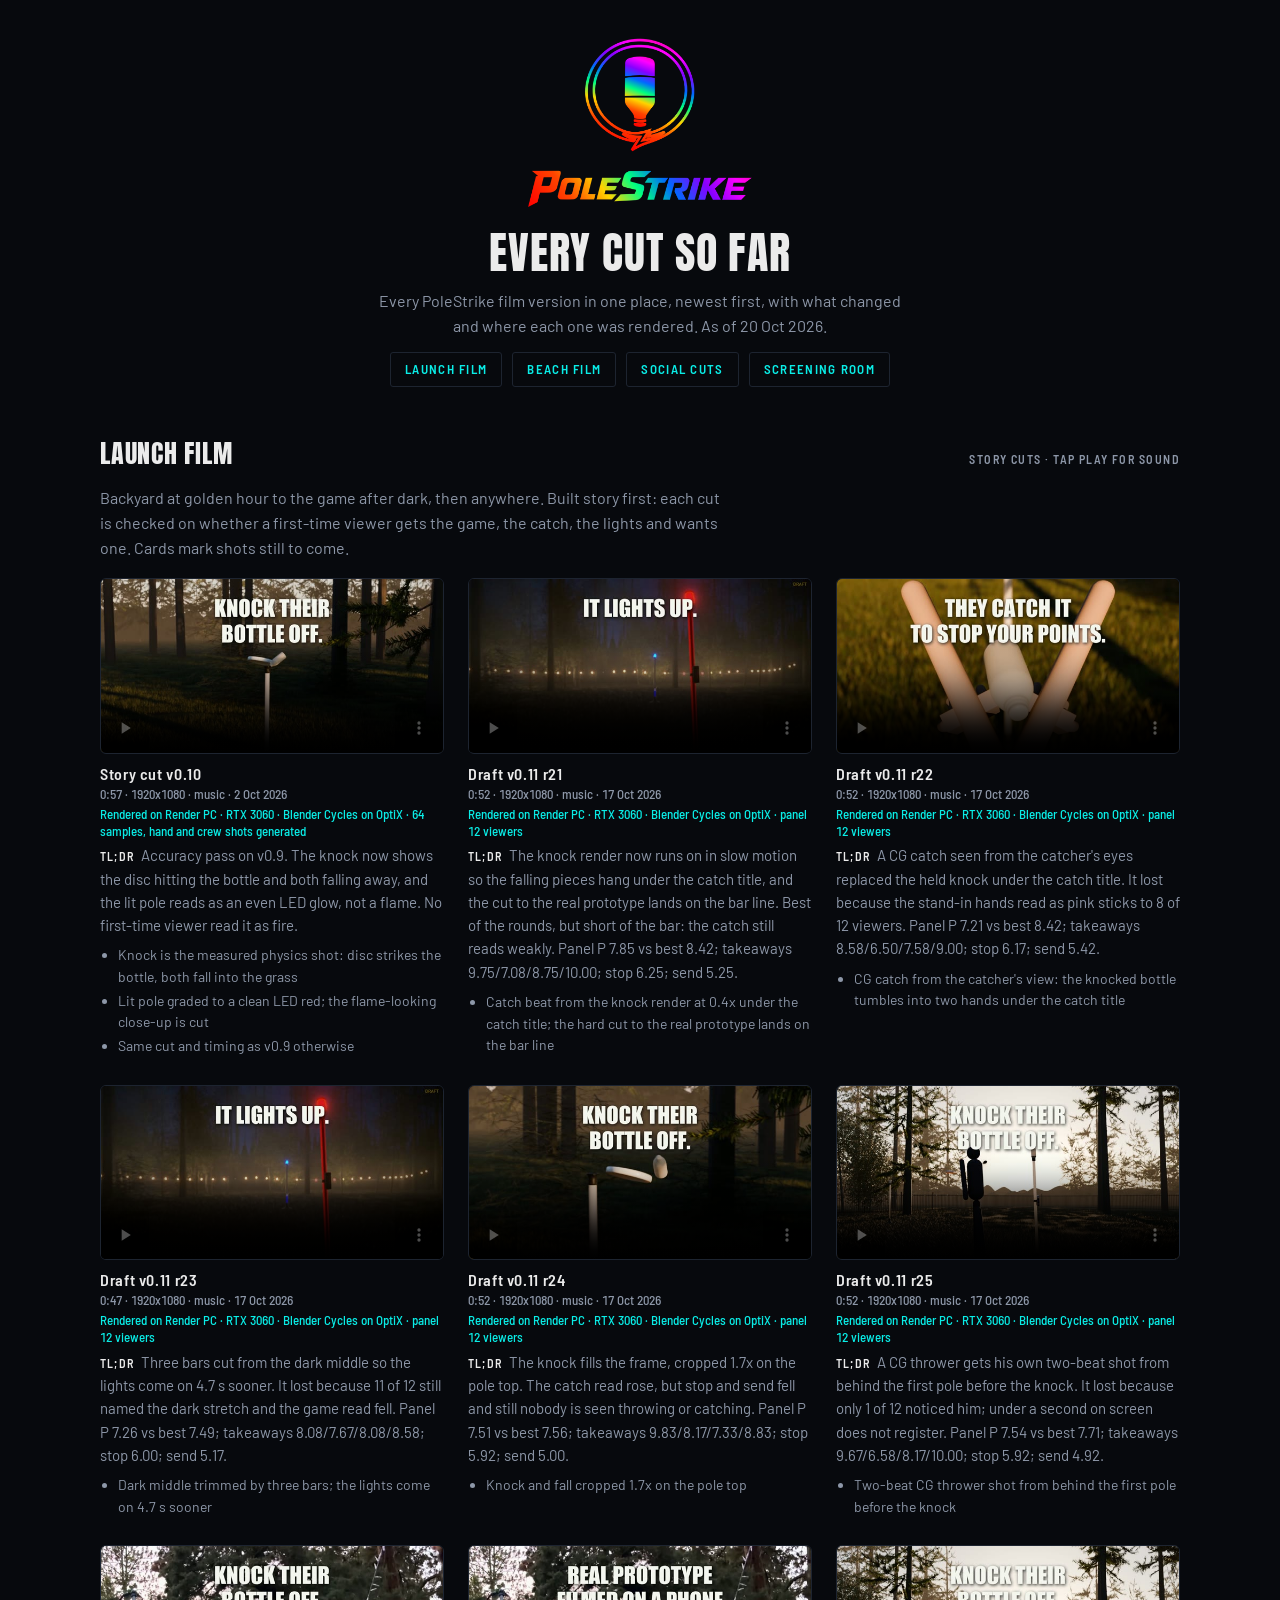
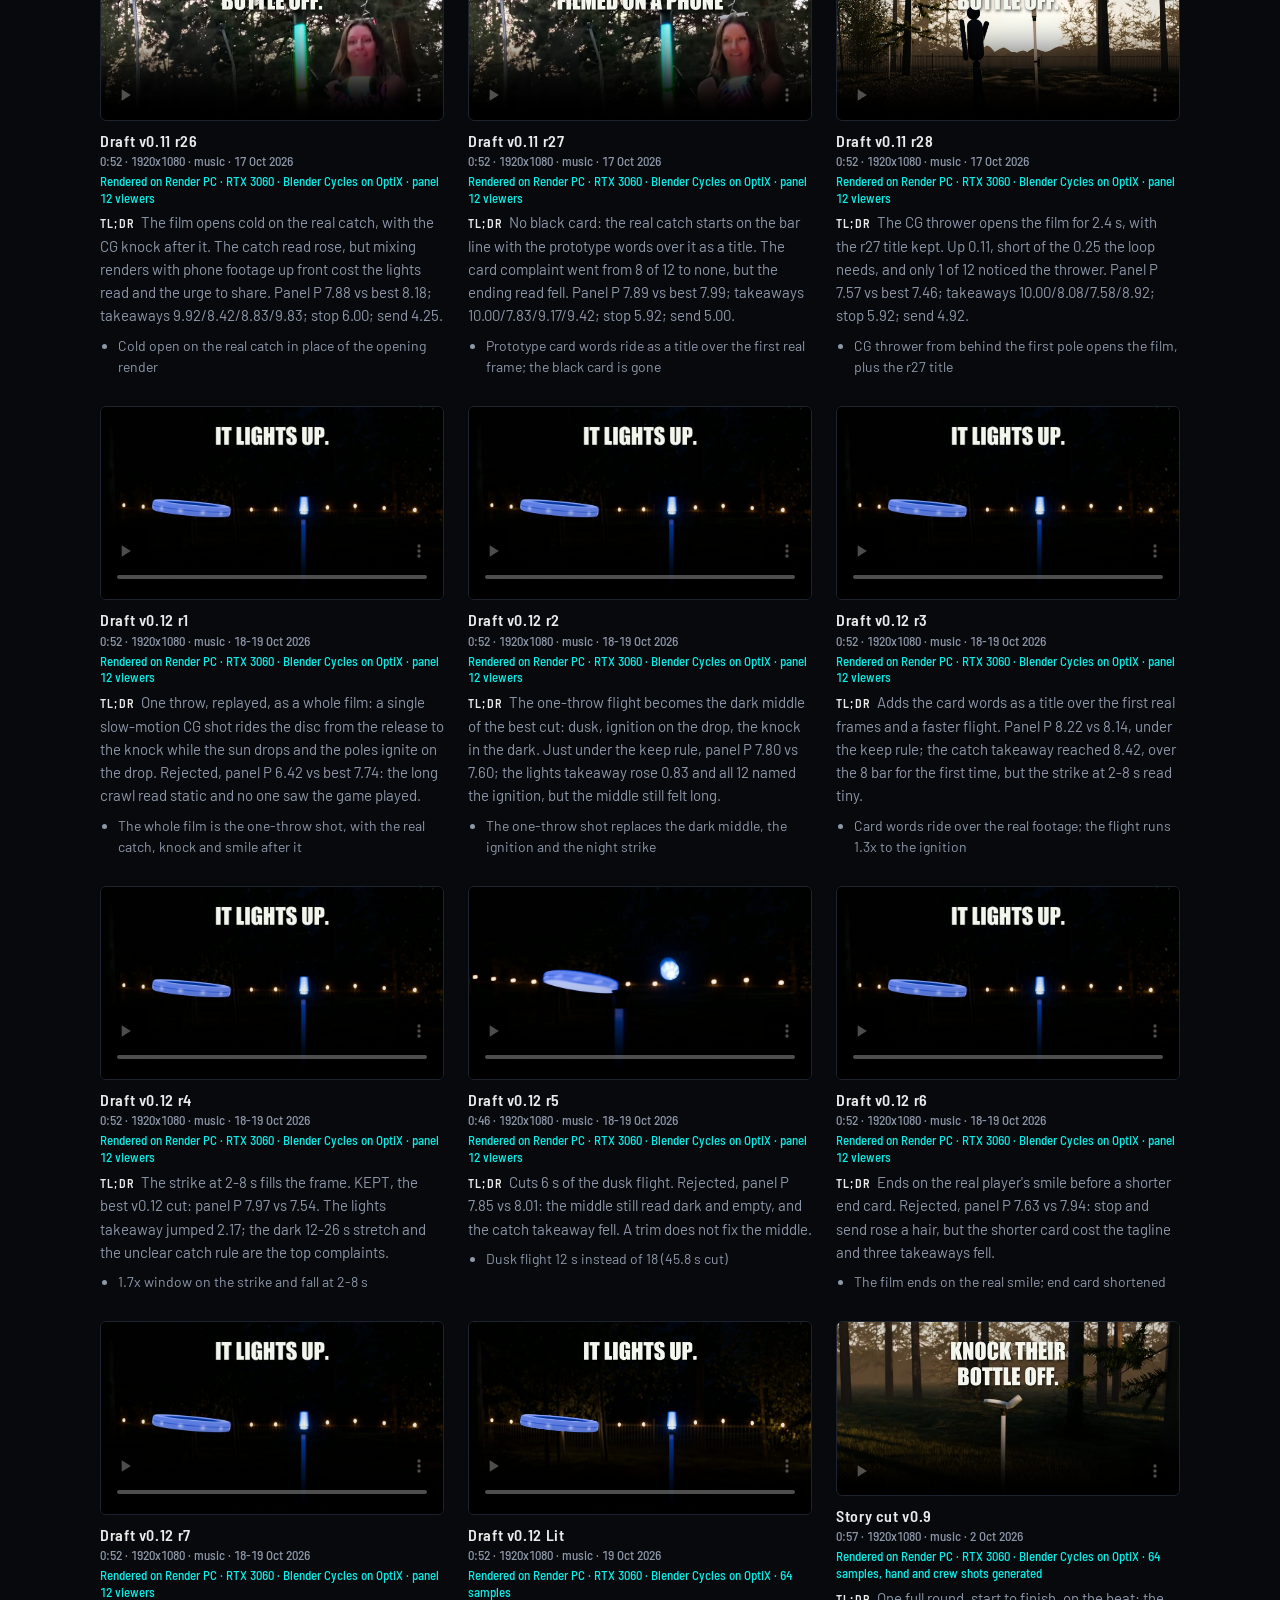
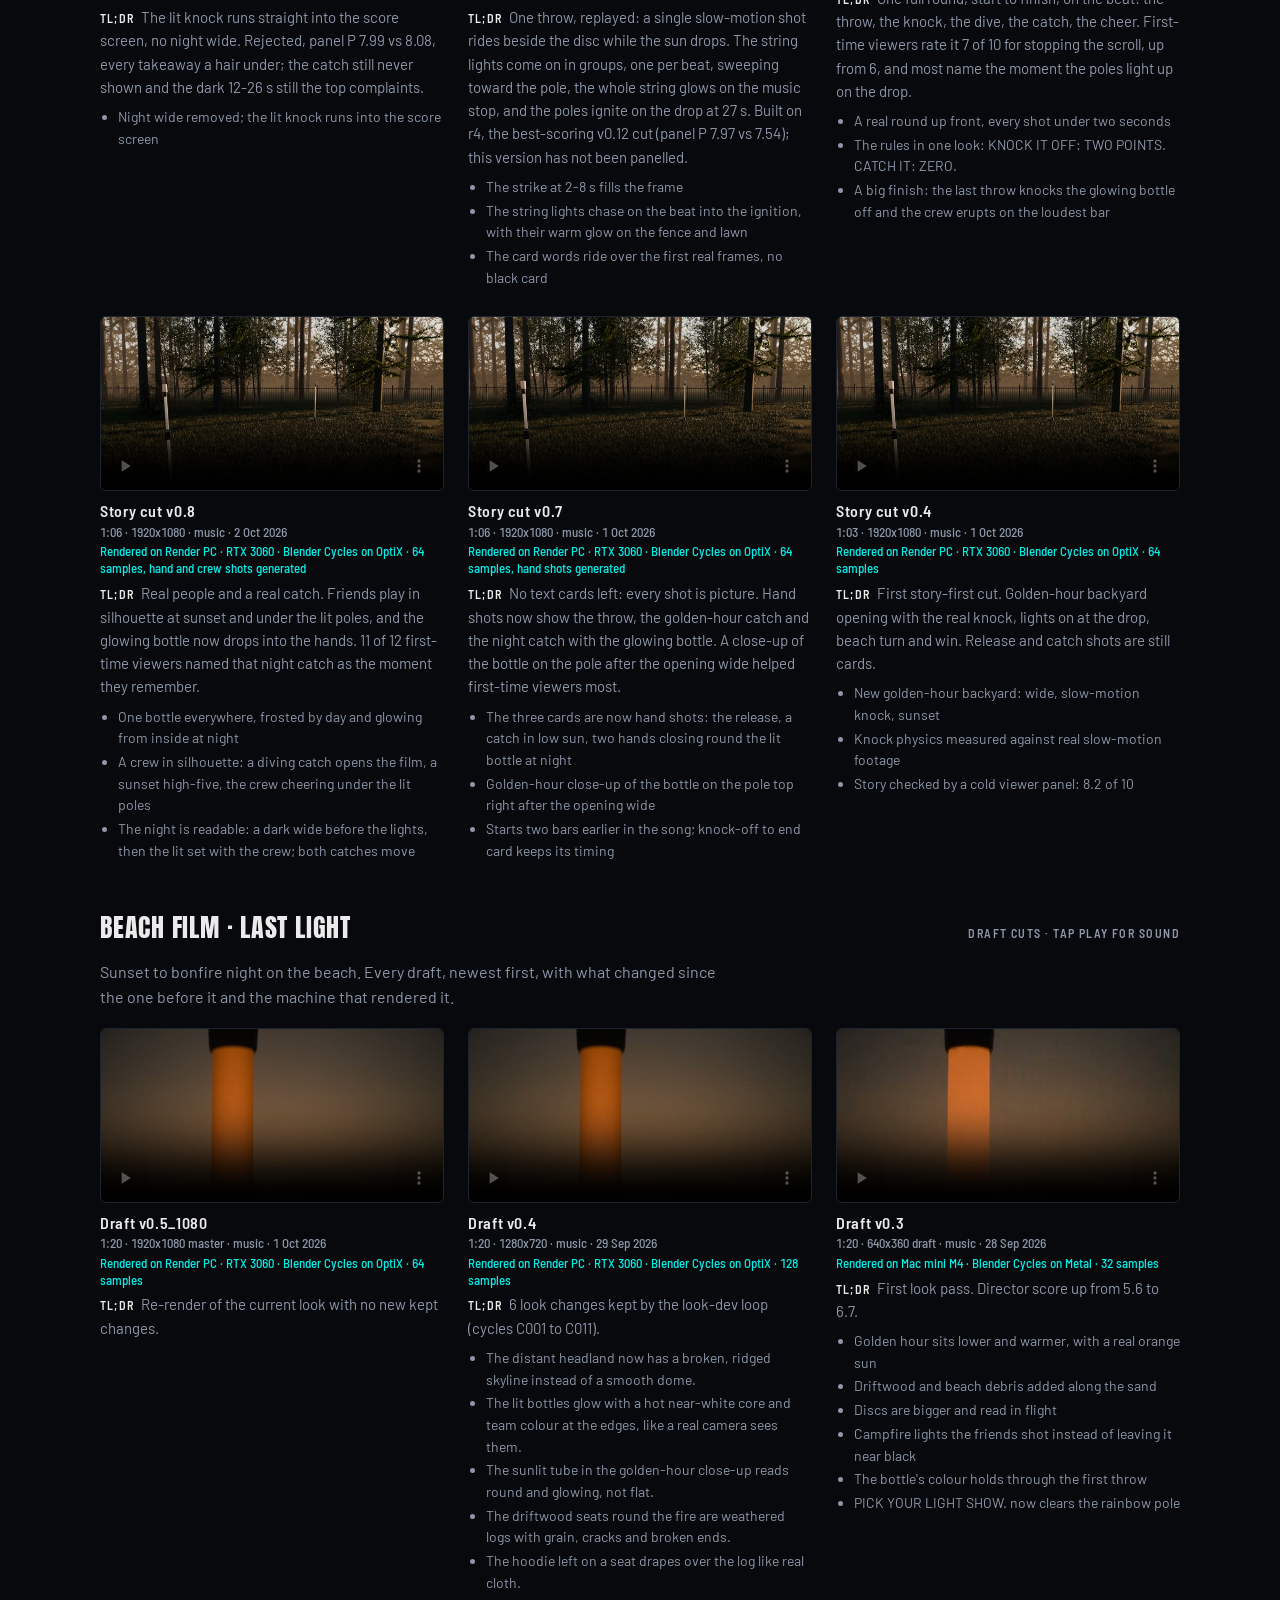
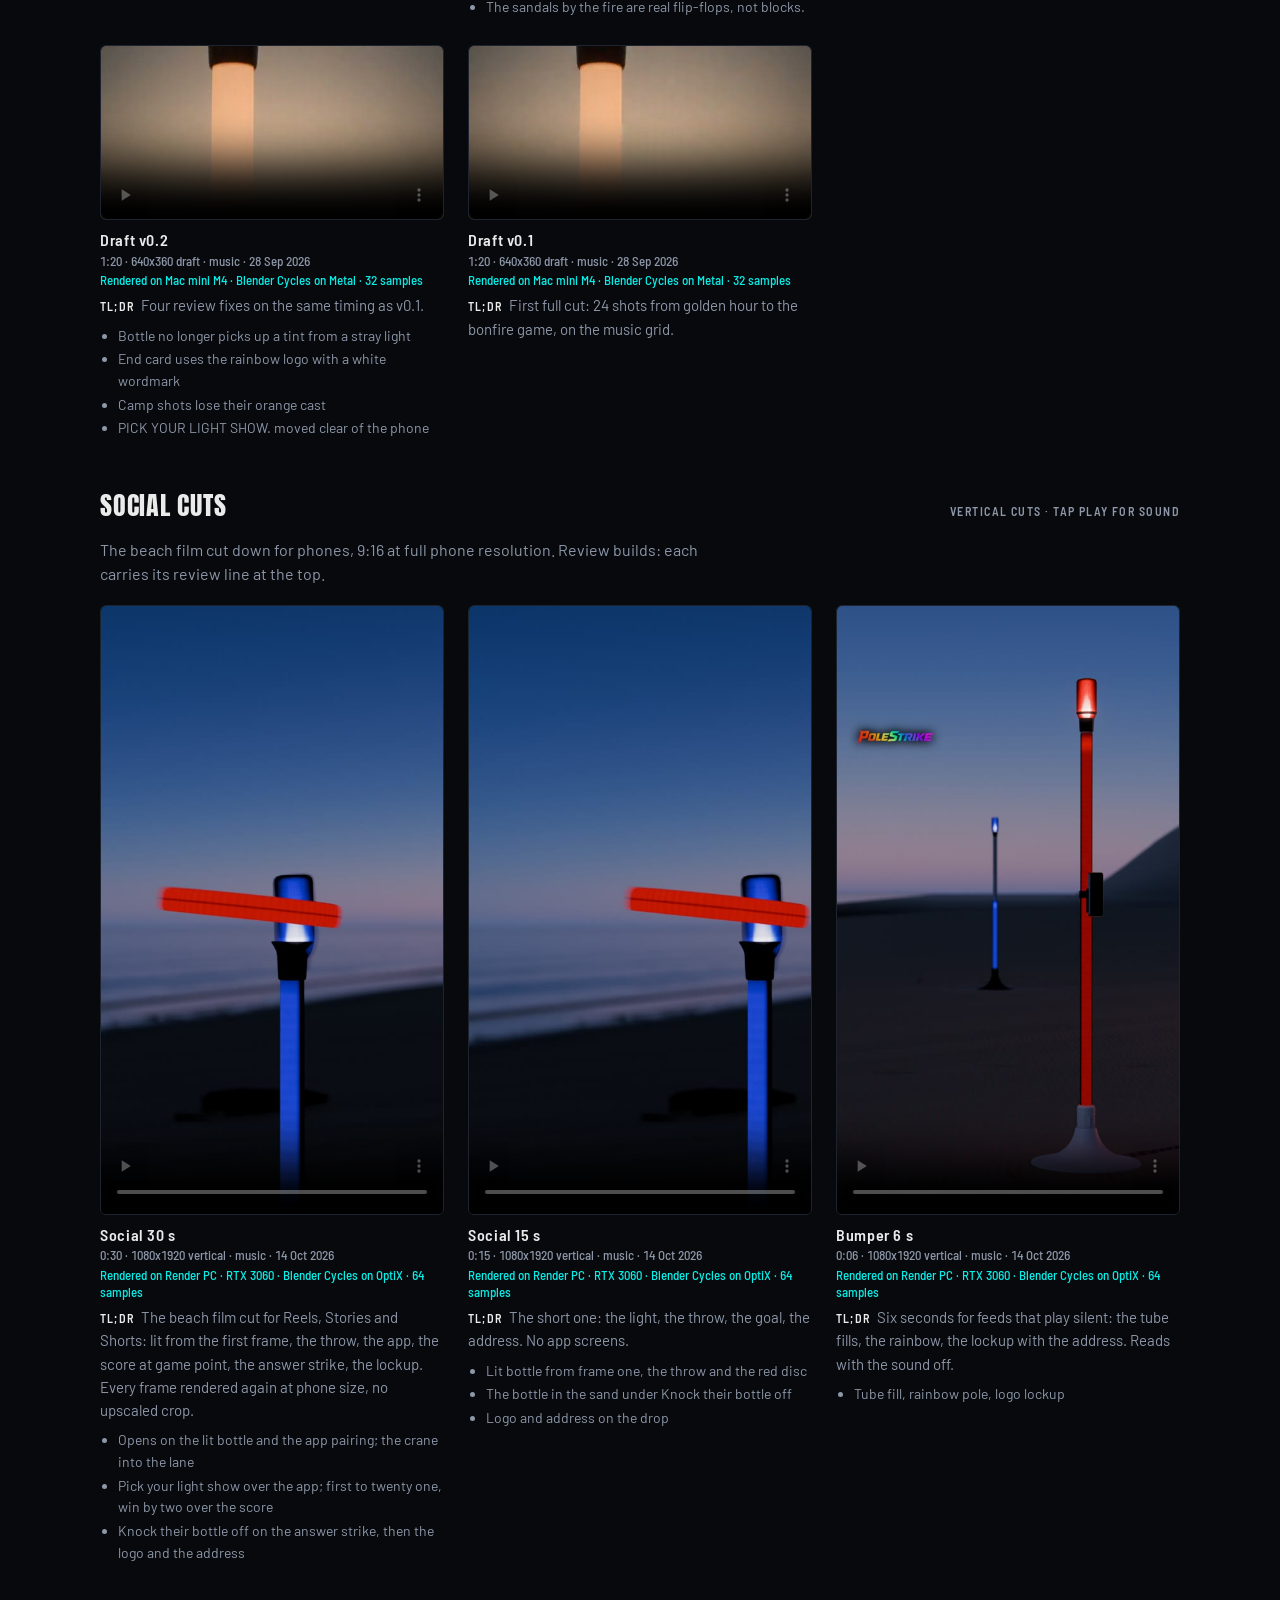
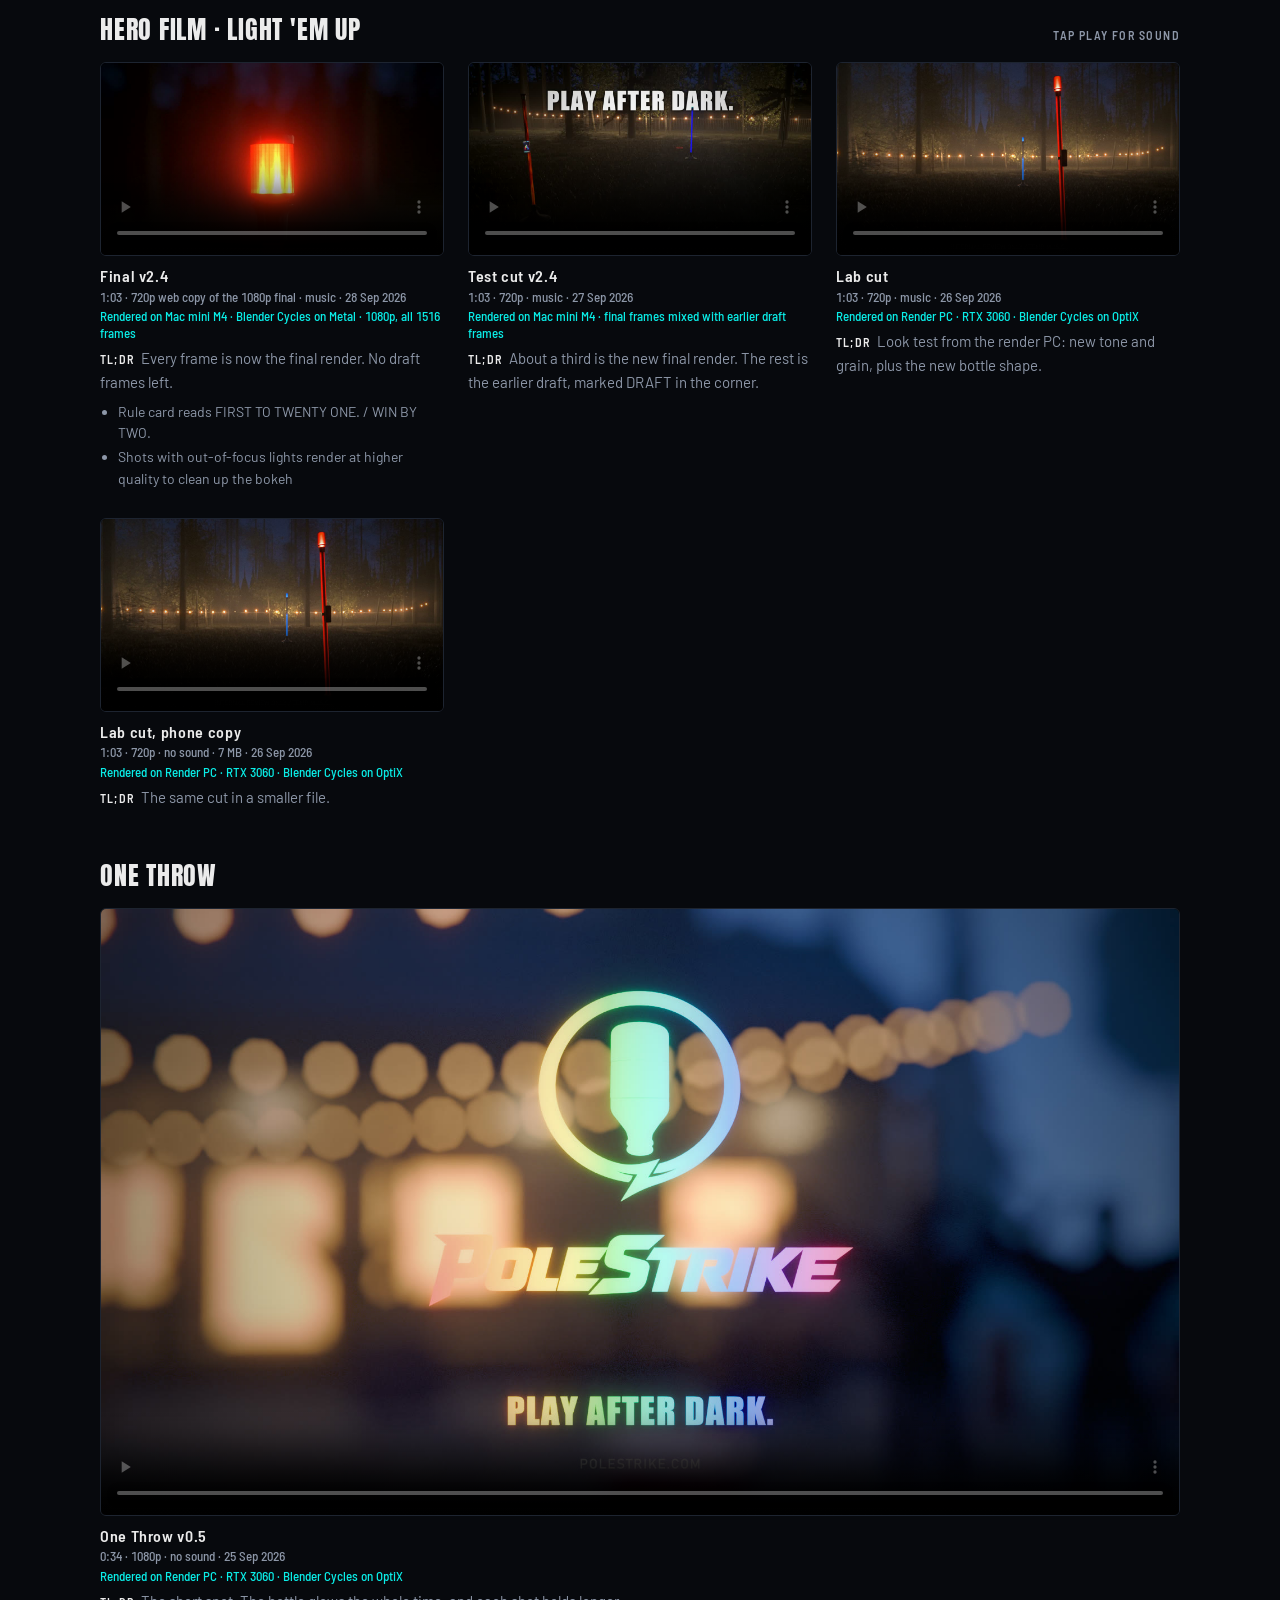
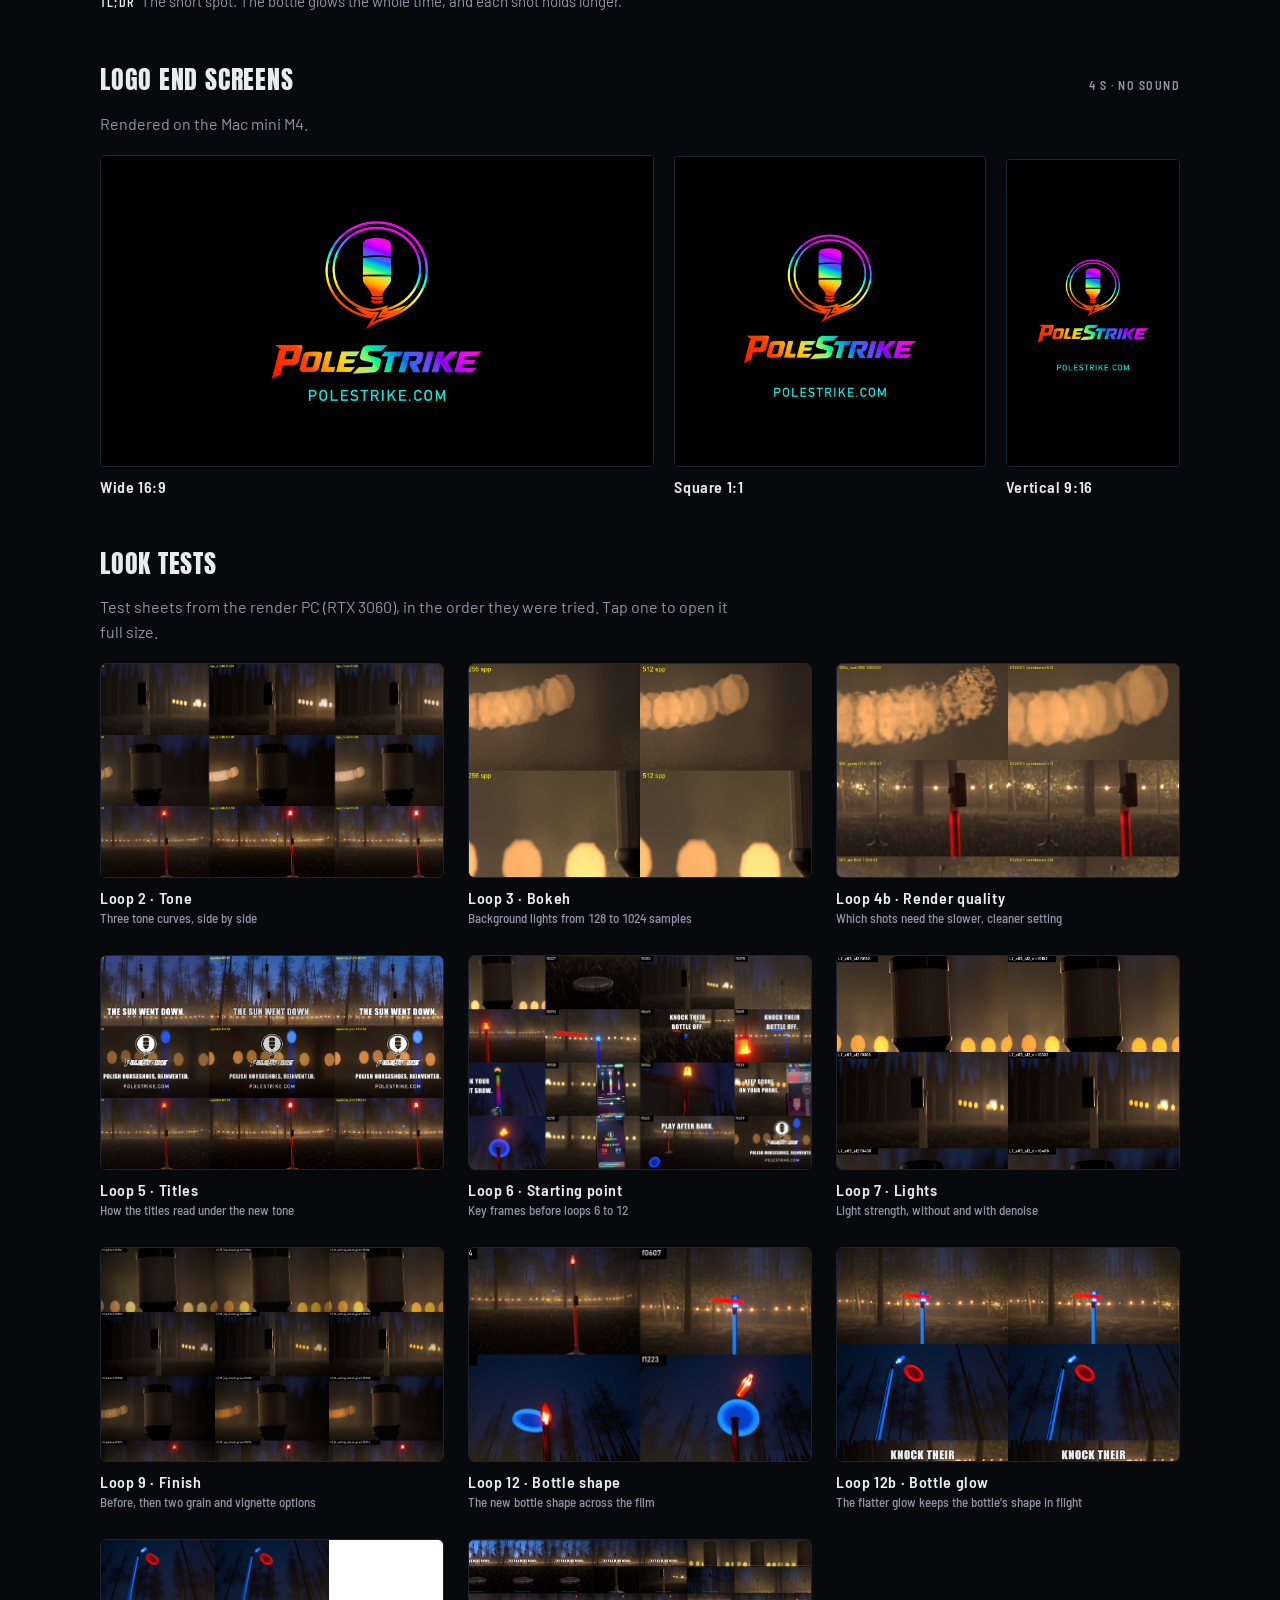
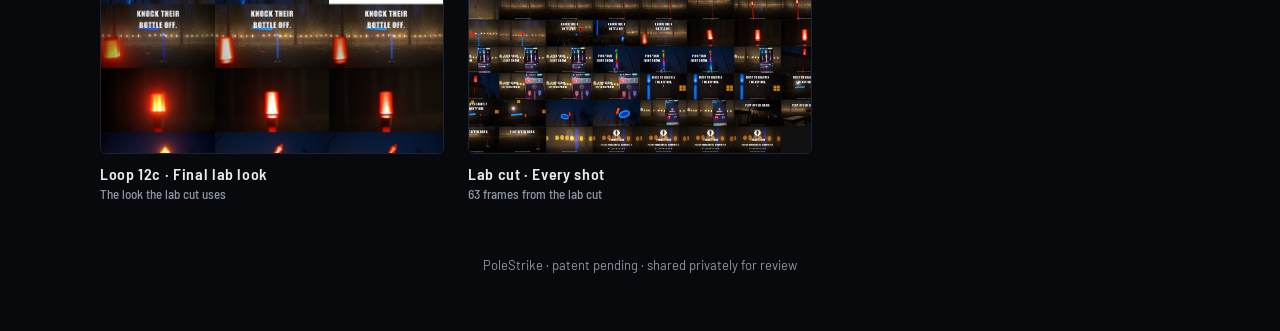
==== commit 923c9389: "Versions page: launch drafts v0.12 r1 to r7 with panel notes Co-Authored-By: Claude Opus 5.5 <norepl" ====
--- a/versions/index.html
+++ b/versions/index.html
@@ -85,10 +85,10 @@
   <header>
     <img src="../room/logo.png" alt="PoleStrike logo: the rainbow bottle emblem over the PoleStrike wordmark" width="900" height="615">
     <h1>Every cut so far</h1>
-    <p>Every PoleStrike film version in one place, newest first, with what changed and where each one was rendered. As of 19 Oct 2026.</p>
+    <p>Every PoleStrike film version in one place, newest first, with what changed and where each one was rendered. As of 20 Oct 2026.</p>
     <nav aria-label="Sections"><a href="#launch-h">Launch film</a><a href="#beach-h">Beach film</a><a href="#social-h">Social cuts</a><a href="../room/">Screening room</a></nav>
   </header>
-  <section aria-labelledby="launch-h"><div class="head"><h2 id="launch-h">Launch film</h2><span class="label">Story cuts · tap play for sound</span></div><p class="note">Backyard at golden hour to the game after dark, then anywhere. Built story first: each cut is checked on whether a first-time viewer gets the game, the catch, the lights and wants one. Cards mark shots still to come.</p><div class="cuts"><figure><video controls playsinline preload="metadata" poster="launch-v0.10.jpg" src="launch-v0.10.mp4"></video><figcaption><b>Story cut v0.10</b><span>0:57 · 1920x1080 · music · 2 Oct 2026</span><span class="where">Rendered on Render PC · RTX 3060 · Blender Cycles on OptiX · 64 samples, hand and crew shots generated</span><p><strong>TL;DR</strong> Accuracy pass on v0.9. The knock now shows the disc hitting the bottle and both falling away, and the lit pole reads as an even LED glow, not a flame. No first-time viewer read it as fire.</p><ul class="chg"><li>Knock is the measured physics shot: disc strikes the bottle, both fall into the grass</li><li>Lit pole graded to a clean LED red; the flame-looking close-up is cut</li><li>Same cut and timing as v0.9 otherwise</li></ul></figcaption></figure><figure><video controls playsinline preload="metadata" poster="launch-v0.11r21.jpg" src="launch-v0.11r21.mp4"></video><figcaption><b>Draft v0.11 r21</b><span>0:52 · 1920x1080 · music · 17 Oct 2026</span><span class="where">Rendered on Render PC · RTX 3060 · Blender Cycles on OptiX · panel 12 viewers</span><p><strong>TL;DR</strong> The knock render now runs on in slow motion so the falling pieces hang under the catch title, and the cut to the real prototype lands on the bar line. Best of the rounds, but short of the bar: the catch still reads weakly. Panel P 7.85 vs best 8.42; takeaways 9.75/7.08/8.75/10.00; stop 6.25; send 5.25.</p><ul class="chg"><li>Catch beat from the knock render at 0.4x under the catch title; the hard cut to the real prototype lands on the bar line</li></ul></figcaption></figure><figure><video controls playsinline preload="metadata" poster="launch-v0.11r22.jpg" src="launch-v0.11r22.mp4"></video><figcaption><b>Draft v0.11 r22</b><span>0:52 · 1920x1080 · music · 17 Oct 2026</span><span class="where">Rendered on Render PC · RTX 3060 · Blender Cycles on OptiX · panel 12 viewers</span><p><strong>TL;DR</strong> A CG catch seen from the catcher&#x27;s eyes replaced the held knock under the catch title. It lost because the stand-in hands read as pink sticks to 8 of 12 viewers. Panel P 7.21 vs best 8.42; takeaways 8.58/6.50/7.58/9.00; stop 6.17; send 5.42.</p><ul class="chg"><li>CG catch from the catcher&#x27;s view: the knocked bottle tumbles into two hands under the catch title</li></ul></figcaption></figure><figure><video controls playsinline preload="metadata" poster="launch-v0.11r23.jpg" src="launch-v0.11r23.mp4"></video><figcaption><b>Draft v0.11 r23</b><span>0:47 · 1920x1080 · music · 17 Oct 2026</span><span class="where">Rendered on Render PC · RTX 3060 · Blender Cycles on OptiX · panel 12 viewers</span><p><strong>TL;DR</strong> Three bars cut from the dark middle so the lights come on 4.7 s sooner. It lost because 11 of 12 still named the dark stretch and the game read fell. Panel P 7.26 vs best 7.49; takeaways 8.08/7.67/8.08/8.58; stop 6.00; send 5.17.</p><ul class="chg"><li>Dark middle trimmed by three bars; the lights come on 4.7 s sooner</li></ul></figcaption></figure><figure><video controls playsinline preload="metadata" poster="launch-v0.11r24.jpg" src="launch-v0.11r24.mp4"></video><figcaption><b>Draft v0.11 r24</b><span>0:52 · 1920x1080 · music · 17 Oct 2026</span><span class="where">Rendered on Render PC · RTX 3060 · Blender Cycles on OptiX · panel 12 viewers</span><p><strong>TL;DR</strong> The knock fills the frame, cropped 1.7x on the pole top. The catch read rose, but stop and send fell and still nobody is seen throwing or catching. Panel P 7.51 vs best 7.56; takeaways 9.83/8.17/7.33/8.83; stop 5.92; send 5.00.</p><ul class="chg"><li>Knock and fall cropped 1.7x on the pole top</li></ul></figcaption></figure><figure><video controls playsinline preload="metadata" poster="launch-v0.11r25.jpg" src="launch-v0.11r25.mp4"></video><figcaption><b>Draft v0.11 r25</b><span>0:52 · 1920x1080 · music · 17 Oct 2026</span><span class="where">Rendered on Render PC · RTX 3060 · Blender Cycles on OptiX · panel 12 viewers</span><p><strong>TL;DR</strong> A CG thrower gets his own two-beat shot from behind the first pole before the knock. It lost because only 1 of 12 noticed him; under a second on screen does not register. Panel P 7.54 vs best 7.71; takeaways 9.67/6.58/8.17/10.00; stop 5.92; send 4.92.</p><ul class="chg"><li>Two-beat CG thrower shot from behind the first pole before the knock</li></ul></figcaption></figure><figure><video controls playsinline preload="metadata" poster="launch-v0.11r26.jpg" src="launch-v0.11r26.mp4"></video><figcaption><b>Draft v0.11 r26</b><span>0:52 · 1920x1080 · music · 17 Oct 2026</span><span class="where">Rendered on Render PC · RTX 3060 · Blender Cycles on OptiX · panel 12 viewers</span><p><strong>TL;DR</strong> The film opens cold on the real catch, with the CG knock after it. The catch read rose, but mixing renders with phone footage up front cost the lights read and the urge to share. Panel P 7.88 vs best 8.18; takeaways 9.92/8.42/8.83/9.83; stop 6.00; send 4.25.</p><ul class="chg"><li>Cold open on the real catch in place of the opening render</li></ul></figcaption></figure><figure><video controls playsinline preload="metadata" poster="launch-v0.11r27.jpg" src="launch-v0.11r27.mp4"></video><figcaption><b>Draft v0.11 r27</b><span>0:52 · 1920x1080 · music · 17 Oct 2026</span><span class="where">Rendered on Render PC · RTX 3060 · Blender Cycles on OptiX · panel 12 viewers</span><p><strong>TL;DR</strong> No black card: the real catch starts on the bar line with the prototype words over it as a title. The card complaint went from 8 of 12 to none, but the ending read fell. Panel P 7.89 vs best 7.99; takeaways 10.00/7.83/9.17/9.42; stop 5.92; send 5.00.</p><ul class="chg"><li>Prototype card words ride as a title over the first real frame; the black card is gone</li></ul></figcaption></figure><figure><video controls playsinline preload="metadata" poster="launch-v0.11r28.jpg" src="launch-v0.11r28.mp4"></video><figcaption><b>Draft v0.11 r28</b><span>0:52 · 1920x1080 · music · 17 Oct 2026</span><span class="where">Rendered on Render PC · RTX 3060 · Blender Cycles on OptiX · panel 12 viewers</span><p><strong>TL;DR</strong> The CG thrower opens the film for 2.4 s, with the r27 title kept. Up 0.11, short of the 0.25 the loop needs, and only 1 of 12 noticed the thrower. Panel P 7.57 vs best 7.46; takeaways 10.00/8.08/7.58/8.92; stop 5.92; send 4.92.</p><ul class="chg"><li>CG thrower from behind the first pole opens the film, plus the r27 title</li></ul></figcaption></figure><figure><video controls playsinline preload="metadata" poster="launch-v0.12lit.jpg" src="launch-v0.12lit.mp4"></video><figcaption><b>Draft v0.12 Lit</b><span>0:52 · 1920x1080 · music · 19 Oct 2026</span><span class="where">Rendered on Render PC · RTX 3060 · Blender Cycles on OptiX · 64 samples</span><p><strong>TL;DR</strong> One throw, replayed: a single slow-motion shot rides beside the disc while the sun drops. The string lights come on in groups, one per beat, sweeping toward the pole, the whole string glows on the music stop, and the poles ignite on the drop at 27 s. Built on r4, the best-scoring v0.12 cut (panel P 7.97 vs 7.54); this version has not been panelled.</p><ul class="chg"><li>The strike at 2-8 s fills the frame</li><li>The string lights chase on the beat into the ignition, with their warm glow on the fence and lawn</li><li>The card words ride over the first real frames, no black card</li></ul></figcaption></figure><figure><video controls playsinline preload="metadata" poster="launch-v0.9.jpg" src="launch-v0.9.mp4"></video><figcaption><b>Story cut v0.9</b><span>0:57 · 1920x1080 · music · 2 Oct 2026</span><span class="where">Rendered on Render PC · RTX 3060 · Blender Cycles on OptiX · 64 samples, hand and crew shots generated</span><p><strong>TL;DR</strong> One full round, start to finish, on the beat: the throw, the knock, the dive, the catch, the cheer. First-time viewers rate it 7 of 10 for stopping the scroll, up from 6, and most name the moment the poles light up on the drop.</p><ul class="chg"><li>A real round up front, every shot under two seconds</li><li>The rules in one look: KNOCK IT OFF: TWO POINTS. CATCH IT: ZERO.</li><li>A big finish: the last throw knocks the glowing bottle off and the crew erupts on the loudest bar</li></ul></figcaption></figure><figure><video controls playsinline preload="metadata" poster="launch-v0.8.jpg" src="launch-v0.8.mp4"></video><figcaption><b>Story cut v0.8</b><span>1:06 · 1920x1080 · music · 2 Oct 2026</span><span class="where">Rendered on Render PC · RTX 3060 · Blender Cycles on OptiX · 64 samples, hand and crew shots generated</span><p><strong>TL;DR</strong> Real people and a real catch. Friends play in silhouette at sunset and under the lit poles, and the glowing bottle now drops into the hands. 11 of 12 first-time viewers named that night catch as the moment they remember.</p><ul class="chg"><li>One bottle everywhere, frosted by day and glowing from inside at night</li><li>A crew in silhouette: a diving catch opens the film, a sunset high-five, the crew cheering under the lit poles</li><li>The night is readable: a dark wide before the lights, then the lit set with the crew; both catches move</li></ul></figcaption></figure><figure><video controls playsinline preload="metadata" poster="launch-v0.7.jpg" src="launch-v0.7.mp4"></video><figcaption><b>Story cut v0.7</b><span>1:06 · 1920x1080 · music · 1 Oct 2026</span><span class="where">Rendered on Render PC · RTX 3060 · Blender Cycles on OptiX · 64 samples, hand shots generated</span><p><strong>TL;DR</strong> No text cards left: every shot is picture. Hand shots now show the throw, the golden-hour catch and the night catch with the glowing bottle. A close-up of the bottle on the pole after the opening wide helped first-time viewers most.</p><ul class="chg"><li>The three cards are now hand shots: the release, a catch in low sun, two hands closing round the lit bottle at night</li><li>Golden-hour close-up of the bottle on the pole top right after the opening wide</li><li>Starts two bars earlier in the song; knock-off to end card keeps its timing</li></ul></figcaption></figure><figure><video controls playsinline preload="metadata" poster="launch-v0.4.jpg" src="launch-v0.4.mp4"></video><figcaption><b>Story cut v0.4</b><span>1:03 · 1920x1080 · music · 1 Oct 2026</span><span class="where">Rendered on Render PC · RTX 3060 · Blender Cycles on OptiX · 64 samples</span><p><strong>TL;DR</strong> First story-first cut. Golden-hour backyard opening with the real knock, lights on at the drop, beach turn and win. Release and catch shots are still cards.</p><ul class="chg"><li>New golden-hour backyard: wide, slow-motion knock, sunset</li><li>Knock physics measured against real slow-motion footage</li><li>Story checked by a cold viewer panel: 8.2 of 10</li></ul></figcaption></figure></div></section><section aria-labelledby="beach-h"><div class="head"><h2 id="beach-h">Beach film · Last Light</h2><span class="label">Draft cuts · tap play for sound</span></div><p class="note">Sunset to bonfire night on the beach. Every draft, newest first, with what changed since the one before it and the machine that rendered it.</p><div class="cuts"><figure><video controls playsinline preload="metadata" poster="beach-v0.5_1080.jpg" src="beach-v0.5_1080.mp4"></video><figcaption><b>Draft v0.5_1080</b><span>1:20 · 1920x1080 master · music · 1 Oct 2026</span><span class="where">Rendered on Render PC · RTX 3060 · Blender Cycles on OptiX · 64 samples</span><p><strong>TL;DR</strong> Re-render of the current look with no new kept changes.</p></figcaption></figure><figure><video controls playsinline preload="metadata" poster="beach-v0.4.jpg" src="beach-v0.4.mp4"></video><figcaption><b>Draft v0.4</b><span>1:20 · 1280x720 · music · 29 Sep 2026</span><span class="where">Rendered on Render PC · RTX 3060 · Blender Cycles on OptiX · 128 samples</span><p><strong>TL;DR</strong> 6 look changes kept by the look-dev loop (cycles C001 to C011).</p><ul class="chg"><li>The distant headland now has a broken, ridged skyline instead of a smooth dome.</li><li>The lit bottles glow with a hot near-white core and team colour at the edges, like a real camera sees them.</li><li>The sunlit tube in the golden-hour close-up reads round and glowing, not flat.</li><li>The driftwood seats round the fire are weathered logs with grain, cracks and broken ends.</li><li>The hoodie left on a seat drapes over the log like real cloth.</li><li>The sandals by the fire are real flip-flops, not blocks.</li></ul></figcaption></figure><figure><video controls playsinline preload="metadata" poster="beach-v0.3.jpg" src="beach-v0.3.mp4"></video><figcaption><b>Draft v0.3</b><span>1:20 · 640x360 draft · music · 28 Sep 2026</span><span class="where">Rendered on Mac mini M4 · Blender Cycles on Metal · 32 samples</span><p><strong>TL;DR</strong> First look pass. Director score up from 5.6 to 6.7.</p><ul class="chg"><li>Golden hour sits lower and warmer, with a real orange sun</li><li>Driftwood and beach debris added along the sand</li><li>Discs are bigger and read in flight</li><li>Campfire lights the friends shot instead of leaving it near black</li><li>The bottle&#x27;s colour holds through the first throw</li><li>PICK YOUR LIGHT SHOW. now clears the rainbow pole</li></ul></figcaption></figure><figure><video controls playsinline preload="metadata" poster="beach-v0.2.jpg" src="beach-v0.2.mp4"></video><figcaption><b>Draft v0.2</b><span>1:20 · 640x360 draft · music · 28 Sep 2026</span><span class="where">Rendered on Mac mini M4 · Blender Cycles on Metal · 32 samples</span><p><strong>TL;DR</strong> Four review fixes on the same timing as v0.1.</p><ul class="chg"><li>Bottle no longer picks up a tint from a stray light</li><li>End card uses the rainbow logo with a white wordmark</li><li>Camp shots lose their orange cast</li><li>PICK YOUR LIGHT SHOW. moved clear of the phone</li></ul></figcaption></figure><figure><video controls playsinline preload="metadata" poster="beach-v0.1.jpg" src="beach-v0.1.mp4"></video><figcaption><b>Draft v0.1</b><span>1:20 · 640x360 draft · music · 28 Sep 2026</span><span class="where">Rendered on Mac mini M4 · Blender Cycles on Metal · 32 samples</span><p><strong>TL;DR</strong> First full cut: 24 shots from golden hour to the bonfire game, on the music grid.</p></figcaption></figure></div></section><section aria-labelledby="social-h"><div class="head"><h2 id="social-h">Social cuts</h2><span class="label">Vertical cuts · tap play for sound</span></div><p class="note">The beach film cut down for phones, 9:16 at full phone resolution. Review builds: each carries its review line at the top.</p><div class="cuts"><figure><video controls playsinline preload="metadata" poster="social30-native.jpg" src="social30-native.mp4"></video><figcaption><b>Social 30 s</b><span>0:30 · 1080x1920 vertical · music · 14 Oct 2026</span><span class="where">Rendered on Render PC · RTX 3060 · Blender Cycles on OptiX · 64 samples</span><p><strong>TL;DR</strong> The beach film cut for Reels, Stories and Shorts: lit from the first frame, the throw, the app, the score at game point, the answer strike, the lockup. Every frame rendered again at phone size, no upscaled crop.</p><ul class="chg"><li>Opens on the lit bottle and the app pairing; the crane into the lane</li><li>Pick your light show over the app; first to twenty one, win by two over the score</li><li>Knock their bottle off on the answer strike, then the logo and the address</li></ul></figcaption></figure><figure><video controls playsinline preload="metadata" poster="social15-native.jpg" src="social15-native.mp4"></video><figcaption><b>Social 15 s</b><span>0:15 · 1080x1920 vertical · music · 14 Oct 2026</span><span class="where">Rendered on Render PC · RTX 3060 · Blender Cycles on OptiX · 64 samples</span><p><strong>TL;DR</strong> The short one: the light, the throw, the goal, the address. No app screens.</p><ul class="chg"><li>Lit bottle from frame one, the throw and the red disc</li><li>The bottle in the sand under Knock their bottle off</li><li>Logo and address on the drop</li></ul></figcaption></figure><figure><video controls playsinline preload="metadata" poster="bumper-native.jpg" src="bumper-native.mp4"></video><figcaption><b>Bumper 6 s</b><span>0:06 · 1080x1920 vertical · music · 14 Oct 2026</span><span class="where">Rendered on Render PC · RTX 3060 · Blender Cycles on OptiX · 64 samples</span><p><strong>TL;DR</strong> Six seconds for feeds that play silent: the tube fills, the rainbow, the lockup with the address. Reads with the sound off.</p><ul class="chg"><li>Tube fill, rainbow pole, logo lockup</li></ul></figcaption></figure></div></section><section aria-labelledby="hero-h"><div class="head"><h2 id="hero-h">Hero film · Light &#x27;Em Up</h2><span class="label">Tap play for sound</span></div><div class="cuts"><figure><video controls playsinline preload="metadata" poster="film-v2.4-final.jpg" src="film-v2.4-final.mp4"></video><figcaption><b>Final v2.4</b><span>1:03 · 720p web copy of the 1080p final · music · 28 Sep 2026</span><span class="where">Rendered on Mac mini M4 · Blender Cycles on Metal · 1080p, all 1516 frames</span><p><strong>TL;DR</strong> Every frame is now the final render. No draft frames left.</p><ul class="chg"><li>Rule card reads FIRST TO TWENTY ONE. / WIN BY TWO.</li><li>Shots with out-of-focus lights render at higher quality to clean up the bokeh</li></ul></figcaption></figure><figure><video controls playsinline preload="metadata" poster="../room/poster.jpg" src="../room/film.mp4"></video><figcaption><b>Test cut v2.4</b><span>1:03 · 720p · music · 27 Sep 2026</span><span class="where">Rendered on Mac mini M4 · final frames mixed with earlier draft frames</span><p><strong>TL;DR</strong> About a third is the new final render. The rest is the earlier draft, marked DRAFT in the corner.</p></figcaption></figure><figure><video controls playsinline preload="metadata" poster="../poster-r0.jpg" src="../v2lab-720p-r0.mp4"></video><figcaption><b>Lab cut</b><span>1:03 · 720p · music · 26 Sep 2026</span><span class="where">Rendered on Render PC · RTX 3060 · Blender Cycles on OptiX</span><p><strong>TL;DR</strong> Look test from the render PC: new tone and grain, plus the new bottle shape.</p></figcaption></figure><figure><video controls playsinline preload="metadata" poster="../poster-r0.jpg" src="lab-cut-phone.mp4"></video><figcaption><b>Lab cut, phone copy</b><span>1:03 · 720p · no sound · 7 MB · 26 Sep 2026</span><span class="where">Rendered on Render PC · RTX 3060 · Blender Cycles on OptiX</span><p><strong>TL;DR</strong> The same cut in a smaller file.</p></figcaption></figure></div></section><section aria-labelledby="throw-h"><div class="head"><h2 id="throw-h">One Throw</h2></div><div class="cuts"><figure><video controls playsinline preload="metadata" poster="one-throw-v05.jpg" src="one-throw-v05.mp4"></video><figcaption><b>One Throw v0.5</b><span>0:34 · 1080p · no sound · 25 Sep 2026</span><span class="where">Rendered on Render PC · RTX 3060 · Blender Cycles on OptiX</span><p><strong>TL;DR</strong> The short spot. The bottle glows the whole time, and each shot holds longer.</p></figcaption></figure></div></section><section aria-labelledby="stings-h"><div class="head"><h2 id="stings-h">Logo end screens</h2><span class="label">4 s · no sound</span></div><p class="note">Rendered on the Mac mini M4.</p><div class="stings"><figure class="wide"><video src="../room/sting_wide.mp4" poster="sting-wide.jpg" autoplay muted loop playsinline aria-label="Wide 16:9 logo end screen"></video><figcaption><b>Wide 16:9</b></figcaption></figure><figure><video src="../room/sting_square.mp4" poster="sting-square.jpg" autoplay muted loop playsinline aria-label="Square 1:1 logo end screen"></video><figcaption><b>Square 1:1</b></figcaption></figure><figure><video src="../room/sting_vertical.mp4" poster="sting-vertical.jpg" autoplay muted loop playsinline aria-label="Vertical 9:16 logo end screen"></video><figcaption><b>Vertical 9:16</b></figcaption></figure></div></section><section aria-labelledby="look-h"><div class="head"><h2 id="look-h">Look tests</h2></div><p class="note">Test sheets from the render PC (RTX 3060), in the order they were tried. Tap one to open it full size.</p><div class="sheets"><figure><a href="lab-02-tone.jpg"><img src="lab-02-tone.jpg" alt="Loop 2 test sheet: three tone curves compared" width="1920" height="1080" loading="lazy"></a><figcaption><b>Loop 2 · Tone</b><span>Three tone curves, side by side</span></figcaption></figure><figure><a href="lab-03-bokeh.jpg"><img src="lab-03-bokeh.jpg" alt="Loop 3 test sheet: background lights at four sample counts" width="2160" height="660" loading="lazy"></a><figcaption><b>Loop 3 · Bokeh</b><span>Background lights from 128 to 1024 samples</span></figcaption></figure><figure><a href="lab-04b-samples.jpg"><img src="lab-04b-samples.jpg" alt="Loop 4b test sheet: shots at two quality settings" width="960" height="2700" loading="lazy"></a><figcaption><b>Loop 4b · Render quality</b><span>Which shots need the slower, cleaner setting</span></figcaption></figure><figure><a href="lab-05-titles.jpg"><img src="lab-05-titles.jpg" alt="Loop 5 test sheet: titles under three tone settings" width="1920" height="1080" loading="lazy"></a><figcaption><b>Loop 5 · Titles</b><span>How the titles read under the new tone</span></figcaption></figure><figure><a href="lab-06-start.jpg"><img src="lab-06-start.jpg" alt="Loop 6 test sheet: key frames before the later look changes" width="2304" height="864" loading="lazy"></a><figcaption><b>Loop 6 · Starting point</b><span>Key frames before loops 6 to 12</span></figcaption></figure><figure><a href="lab-07-lights.jpg"><img src="lab-07-lights.jpg" alt="Loop 7 test sheet: light strength without and with denoise" width="1280" height="2160" loading="lazy"></a><figcaption><b>Loop 7 · Lights</b><span>Light strength, without and with denoise</span></figcaption></figure><figure><a href="lab-09-finish.jpg"><img src="lab-09-finish.jpg" alt="Loop 9 test sheet: finish options compared" width="1920" height="2160" loading="lazy"></a><figcaption><b>Loop 9 · Finish</b><span>Before, then two grain and vignette options</span></figcaption></figure><figure><a href="lab-12-bottle.jpg"><img src="lab-12-bottle.jpg" alt="Loop 12 test sheet: the new bottle shape across the film" width="2304" height="432" loading="lazy"></a><figcaption><b>Loop 12 · Bottle shape</b><span>The new bottle shape across the film</span></figcaption></figure><figure><a href="lab-12b-glow.jpg"><img src="lab-12b-glow.jpg" alt="Loop 12b test sheet: two bottle glow settings" width="960" height="1890" loading="lazy"></a><figcaption><b>Loop 12b · Bottle glow</b><span>The flatter glow keeps the bottle&#x27;s shape in flight</span></figcaption></figure><figure><a href="lab-12c-final.jpg"><img src="lab-12c-final.jpg" alt="Loop 12c test sheet: the final lab look" width="1440" height="1080" loading="lazy"></a><figcaption><b>Loop 12c · Final lab look</b><span>The look the lab cut uses</span></figcaption></figure><figure><a href="lab-cut-every-shot.jpg"><img src="lab-cut-every-shot.jpg" alt="Contact sheet of 63 frames from the lab cut" width="2592" height="1472" loading="lazy"></a><figcaption><b>Lab cut · Every shot</b><span>63 frames from the lab cut</span></figcaption></figure></div></section>
+  <section aria-labelledby="launch-h"><div class="head"><h2 id="launch-h">Launch film</h2><span class="label">Story cuts · tap play for sound</span></div><p class="note">Backyard at golden hour to the game after dark, then anywhere. Built story first: each cut is checked on whether a first-time viewer gets the game, the catch, the lights and wants one. Cards mark shots still to come.</p><div class="cuts"><figure><video controls playsinline preload="metadata" poster="launch-v0.10.jpg" src="launch-v0.10.mp4"></video><figcaption><b>Story cut v0.10</b><span>0:57 · 1920x1080 · music · 2 Oct 2026</span><span class="where">Rendered on Render PC · RTX 3060 · Blender Cycles on OptiX · 64 samples, hand and crew shots generated</span><p><strong>TL;DR</strong> Accuracy pass on v0.9. The knock now shows the disc hitting the bottle and both falling away, and the lit pole reads as an even LED glow, not a flame. No first-time viewer read it as fire.</p><ul class="chg"><li>Knock is the measured physics shot: disc strikes the bottle, both fall into the grass</li><li>Lit pole graded to a clean LED red; the flame-looking close-up is cut</li><li>Same cut and timing as v0.9 otherwise</li></ul></figcaption></figure><figure><video controls playsinline preload="metadata" poster="launch-v0.11r21.jpg" src="launch-v0.11r21.mp4"></video><figcaption><b>Draft v0.11 r21</b><span>0:52 · 1920x1080 · music · 17 Oct 2026</span><span class="where">Rendered on Render PC · RTX 3060 · Blender Cycles on OptiX · panel 12 viewers</span><p><strong>TL;DR</strong> The knock render now runs on in slow motion so the falling pieces hang under the catch title, and the cut to the real prototype lands on the bar line. Best of the rounds, but short of the bar: the catch still reads weakly. Panel P 7.85 vs best 8.42; takeaways 9.75/7.08/8.75/10.00; stop 6.25; send 5.25.</p><ul class="chg"><li>Catch beat from the knock render at 0.4x under the catch title; the hard cut to the real prototype lands on the bar line</li></ul></figcaption></figure><figure><video controls playsinline preload="metadata" poster="launch-v0.11r22.jpg" src="launch-v0.11r22.mp4"></video><figcaption><b>Draft v0.11 r22</b><span>0:52 · 1920x1080 · music · 17 Oct 2026</span><span class="where">Rendered on Render PC · RTX 3060 · Blender Cycles on OptiX · panel 12 viewers</span><p><strong>TL;DR</strong> A CG catch seen from the catcher&#x27;s eyes replaced the held knock under the catch title. It lost because the stand-in hands read as pink sticks to 8 of 12 viewers. Panel P 7.21 vs best 8.42; takeaways 8.58/6.50/7.58/9.00; stop 6.17; send 5.42.</p><ul class="chg"><li>CG catch from the catcher&#x27;s view: the knocked bottle tumbles into two hands under the catch title</li></ul></figcaption></figure><figure><video controls playsinline preload="metadata" poster="launch-v0.11r23.jpg" src="launch-v0.11r23.mp4"></video><figcaption><b>Draft v0.11 r23</b><span>0:47 · 1920x1080 · music · 17 Oct 2026</span><span class="where">Rendered on Render PC · RTX 3060 · Blender Cycles on OptiX · panel 12 viewers</span><p><strong>TL;DR</strong> Three bars cut from the dark middle so the lights come on 4.7 s sooner. It lost because 11 of 12 still named the dark stretch and the game read fell. Panel P 7.26 vs best 7.49; takeaways 8.08/7.67/8.08/8.58; stop 6.00; send 5.17.</p><ul class="chg"><li>Dark middle trimmed by three bars; the lights come on 4.7 s sooner</li></ul></figcaption></figure><figure><video controls playsinline preload="metadata" poster="launch-v0.11r24.jpg" src="launch-v0.11r24.mp4"></video><figcaption><b>Draft v0.11 r24</b><span>0:52 · 1920x1080 · music · 17 Oct 2026</span><span class="where">Rendered on Render PC · RTX 3060 · Blender Cycles on OptiX · panel 12 viewers</span><p><strong>TL;DR</strong> The knock fills the frame, cropped 1.7x on the pole top. The catch read rose, but stop and send fell and still nobody is seen throwing or catching. Panel P 7.51 vs best 7.56; takeaways 9.83/8.17/7.33/8.83; stop 5.92; send 5.00.</p><ul class="chg"><li>Knock and fall cropped 1.7x on the pole top</li></ul></figcaption></figure><figure><video controls playsinline preload="metadata" poster="launch-v0.11r25.jpg" src="launch-v0.11r25.mp4"></video><figcaption><b>Draft v0.11 r25</b><span>0:52 · 1920x1080 · music · 17 Oct 2026</span><span class="where">Rendered on Render PC · RTX 3060 · Blender Cycles on OptiX · panel 12 viewers</span><p><strong>TL;DR</strong> A CG thrower gets his own two-beat shot from behind the first pole before the knock. It lost because only 1 of 12 noticed him; under a second on screen does not register. Panel P 7.54 vs best 7.71; takeaways 9.67/6.58/8.17/10.00; stop 5.92; send 4.92.</p><ul class="chg"><li>Two-beat CG thrower shot from behind the first pole before the knock</li></ul></figcaption></figure><figure><video controls playsinline preload="metadata" poster="launch-v0.11r26.jpg" src="launch-v0.11r26.mp4"></video><figcaption><b>Draft v0.11 r26</b><span>0:52 · 1920x1080 · music · 17 Oct 2026</span><span class="where">Rendered on Render PC · RTX 3060 · Blender Cycles on OptiX · panel 12 viewers</span><p><strong>TL;DR</strong> The film opens cold on the real catch, with the CG knock after it. The catch read rose, but mixing renders with phone footage up front cost the lights read and the urge to share. Panel P 7.88 vs best 8.18; takeaways 9.92/8.42/8.83/9.83; stop 6.00; send 4.25.</p><ul class="chg"><li>Cold open on the real catch in place of the opening render</li></ul></figcaption></figure><figure><video controls playsinline preload="metadata" poster="launch-v0.11r27.jpg" src="launch-v0.11r27.mp4"></video><figcaption><b>Draft v0.11 r27</b><span>0:52 · 1920x1080 · music · 17 Oct 2026</span><span class="where">Rendered on Render PC · RTX 3060 · Blender Cycles on OptiX · panel 12 viewers</span><p><strong>TL;DR</strong> No black card: the real catch starts on the bar line with the prototype words over it as a title. The card complaint went from 8 of 12 to none, but the ending read fell. Panel P 7.89 vs best 7.99; takeaways 10.00/7.83/9.17/9.42; stop 5.92; send 5.00.</p><ul class="chg"><li>Prototype card words ride as a title over the first real frame; the black card is gone</li></ul></figcaption></figure><figure><video controls playsinline preload="metadata" poster="launch-v0.11r28.jpg" src="launch-v0.11r28.mp4"></video><figcaption><b>Draft v0.11 r28</b><span>0:52 · 1920x1080 · music · 17 Oct 2026</span><span class="where">Rendered on Render PC · RTX 3060 · Blender Cycles on OptiX · panel 12 viewers</span><p><strong>TL;DR</strong> The CG thrower opens the film for 2.4 s, with the r27 title kept. Up 0.11, short of the 0.25 the loop needs, and only 1 of 12 noticed the thrower. Panel P 7.57 vs best 7.46; takeaways 10.00/8.08/7.58/8.92; stop 5.92; send 4.92.</p><ul class="chg"><li>CG thrower from behind the first pole opens the film, plus the r27 title</li></ul></figcaption></figure><figure><video controls playsinline preload="metadata" poster="launch-v0.12r1.jpg" src="launch-v0.12r1.mp4"></video><figcaption><b>Draft v0.12 r1</b><span>0:52 · 1920x1080 · music · 18-19 Oct 2026</span><span class="where">Rendered on Render PC · RTX 3060 · Blender Cycles on OptiX · panel 12 viewers</span><p><strong>TL;DR</strong> One throw, replayed, as a whole film: a single slow-motion CG shot rides the disc from the release to the knock while the sun drops and the poles ignite on the drop. Rejected, panel P 6.42 vs best 7.74: the long crawl read static and no one saw the game played.</p><ul class="chg"><li>The whole film is the one-throw shot, with the real catch, knock and smile after it</li></ul></figcaption></figure><figure><video controls playsinline preload="metadata" poster="launch-v0.12r2.jpg" src="launch-v0.12r2.mp4"></video><figcaption><b>Draft v0.12 r2</b><span>0:52 · 1920x1080 · music · 18-19 Oct 2026</span><span class="where">Rendered on Render PC · RTX 3060 · Blender Cycles on OptiX · panel 12 viewers</span><p><strong>TL;DR</strong> The one-throw flight becomes the dark middle of the best cut: dusk, ignition on the drop, the knock in the dark. Just under the keep rule, panel P 7.80 vs 7.60; the lights takeaway rose 0.83 and all 12 named the ignition, but the middle still felt long.</p><ul class="chg"><li>The one-throw shot replaces the dark middle, the ignition and the night strike</li></ul></figcaption></figure><figure><video controls playsinline preload="metadata" poster="launch-v0.12r3.jpg" src="launch-v0.12r3.mp4"></video><figcaption><b>Draft v0.12 r3</b><span>0:52 · 1920x1080 · music · 18-19 Oct 2026</span><span class="where">Rendered on Render PC · RTX 3060 · Blender Cycles on OptiX · panel 12 viewers</span><p><strong>TL;DR</strong> Adds the card words as a title over the first real frames and a faster flight. Panel P 8.22 vs 8.14, under the keep rule; the catch takeaway reached 8.42, over the 8 bar for the first time, but the strike at 2-8 s read tiny.</p><ul class="chg"><li>Card words ride over the real footage; the flight runs 1.3x to the ignition</li></ul></figcaption></figure><figure><video controls playsinline preload="metadata" poster="launch-v0.12r4.jpg" src="launch-v0.12r4.mp4"></video><figcaption><b>Draft v0.12 r4</b><span>0:52 · 1920x1080 · music · 18-19 Oct 2026</span><span class="where">Rendered on Render PC · RTX 3060 · Blender Cycles on OptiX · panel 12 viewers</span><p><strong>TL;DR</strong> The strike at 2-8 s fills the frame. KEPT, the best v0.12 cut: panel P 7.97 vs 7.54. The lights takeaway jumped 2.17; the dark 12-26 s stretch and the unclear catch rule are the top complaints.</p><ul class="chg"><li>1.7x window on the strike and fall at 2-8 s</li></ul></figcaption></figure><figure><video controls playsinline preload="metadata" poster="launch-v0.12r5.jpg" src="launch-v0.12r5.mp4"></video><figcaption><b>Draft v0.12 r5</b><span>0:46 · 1920x1080 · music · 18-19 Oct 2026</span><span class="where">Rendered on Render PC · RTX 3060 · Blender Cycles on OptiX · panel 12 viewers</span><p><strong>TL;DR</strong> Cuts 6 s of the dusk flight. Rejected, panel P 7.85 vs 8.01: the middle still read dark and empty, and the catch takeaway fell. A trim does not fix the middle.</p><ul class="chg"><li>Dusk flight 12 s instead of 18 (45.8 s cut)</li></ul></figcaption></figure><figure><video controls playsinline preload="metadata" poster="launch-v0.12r6.jpg" src="launch-v0.12r6.mp4"></video><figcaption><b>Draft v0.12 r6</b><span>0:52 · 1920x1080 · music · 18-19 Oct 2026</span><span class="where">Rendered on Render PC · RTX 3060 · Blender Cycles on OptiX · panel 12 viewers</span><p><strong>TL;DR</strong> Ends on the real player&#x27;s smile before a shorter end card. Rejected, panel P 7.63 vs 7.94: stop and send rose a hair, but the shorter card cost the tagline and three takeaways fell.</p><ul class="chg"><li>The film ends on the real smile; end card shortened</li></ul></figcaption></figure><figure><video controls playsinline preload="metadata" poster="launch-v0.12r7.jpg" src="launch-v0.12r7.mp4"></video><figcaption><b>Draft v0.12 r7</b><span>0:52 · 1920x1080 · music · 18-19 Oct 2026</span><span class="where">Rendered on Render PC · RTX 3060 · Blender Cycles on OptiX · panel 12 viewers</span><p><strong>TL;DR</strong> The lit knock runs straight into the score screen, no night wide. Rejected, panel P 7.99 vs 8.08, every takeaway a hair under; the catch still never shown and the dark 12-26 s still the top complaints.</p><ul class="chg"><li>Night wide removed; the lit knock runs into the score screen</li></ul></figcaption></figure><figure><video controls playsinline preload="metadata" poster="launch-v0.12lit.jpg" src="launch-v0.12lit.mp4"></video><figcaption><b>Draft v0.12 Lit</b><span>0:52 · 1920x1080 · music · 19 Oct 2026</span><span class="where">Rendered on Render PC · RTX 3060 · Blender Cycles on OptiX · 64 samples</span><p><strong>TL;DR</strong> One throw, replayed: a single slow-motion shot rides beside the disc while the sun drops. The string lights come on in groups, one per beat, sweeping toward the pole, the whole string glows on the music stop, and the poles ignite on the drop at 27 s. Built on r4, the best-scoring v0.12 cut (panel P 7.97 vs 7.54); this version has not been panelled.</p><ul class="chg"><li>The strike at 2-8 s fills the frame</li><li>The string lights chase on the beat into the ignition, with their warm glow on the fence and lawn</li><li>The card words ride over the first real frames, no black card</li></ul></figcaption></figure><figure><video controls playsinline preload="metadata" poster="launch-v0.9.jpg" src="launch-v0.9.mp4"></video><figcaption><b>Story cut v0.9</b><span>0:57 · 1920x1080 · music · 2 Oct 2026</span><span class="where">Rendered on Render PC · RTX 3060 · Blender Cycles on OptiX · 64 samples, hand and crew shots generated</span><p><strong>TL;DR</strong> One full round, start to finish, on the beat: the throw, the knock, the dive, the catch, the cheer. First-time viewers rate it 7 of 10 for stopping the scroll, up from 6, and most name the moment the poles light up on the drop.</p><ul class="chg"><li>A real round up front, every shot under two seconds</li><li>The rules in one look: KNOCK IT OFF: TWO POINTS. CATCH IT: ZERO.</li><li>A big finish: the last throw knocks the glowing bottle off and the crew erupts on the loudest bar</li></ul></figcaption></figure><figure><video controls playsinline preload="metadata" poster="launch-v0.8.jpg" src="launch-v0.8.mp4"></video><figcaption><b>Story cut v0.8</b><span>1:06 · 1920x1080 · music · 2 Oct 2026</span><span class="where">Rendered on Render PC · RTX 3060 · Blender Cycles on OptiX · 64 samples, hand and crew shots generated</span><p><strong>TL;DR</strong> Real people and a real catch. Friends play in silhouette at sunset and under the lit poles, and the glowing bottle now drops into the hands. 11 of 12 first-time viewers named that night catch as the moment they remember.</p><ul class="chg"><li>One bottle everywhere, frosted by day and glowing from inside at night</li><li>A crew in silhouette: a diving catch opens the film, a sunset high-five, the crew cheering under the lit poles</li><li>The night is readable: a dark wide before the lights, then the lit set with the crew; both catches move</li></ul></figcaption></figure><figure><video controls playsinline preload="metadata" poster="launch-v0.7.jpg" src="launch-v0.7.mp4"></video><figcaption><b>Story cut v0.7</b><span>1:06 · 1920x1080 · music · 1 Oct 2026</span><span class="where">Rendered on Render PC · RTX 3060 · Blender Cycles on OptiX · 64 samples, hand shots generated</span><p><strong>TL;DR</strong> No text cards left: every shot is picture. Hand shots now show the throw, the golden-hour catch and the night catch with the glowing bottle. A close-up of the bottle on the pole after the opening wide helped first-time viewers most.</p><ul class="chg"><li>The three cards are now hand shots: the release, a catch in low sun, two hands closing round the lit bottle at night</li><li>Golden-hour close-up of the bottle on the pole top right after the opening wide</li><li>Starts two bars earlier in the song; knock-off to end card keeps its timing</li></ul></figcaption></figure><figure><video controls playsinline preload="metadata" poster="launch-v0.4.jpg" src="launch-v0.4.mp4"></video><figcaption><b>Story cut v0.4</b><span>1:03 · 1920x1080 · music · 1 Oct 2026</span><span class="where">Rendered on Render PC · RTX 3060 · Blender Cycles on OptiX · 64 samples</span><p><strong>TL;DR</strong> First story-first cut. Golden-hour backyard opening with the real knock, lights on at the drop, beach turn and win. Release and catch shots are still cards.</p><ul class="chg"><li>New golden-hour backyard: wide, slow-motion knock, sunset</li><li>Knock physics measured against real slow-motion footage</li><li>Story checked by a cold viewer panel: 8.2 of 10</li></ul></figcaption></figure></div></section><section aria-labelledby="beach-h"><div class="head"><h2 id="beach-h">Beach film · Last Light</h2><span class="label">Draft cuts · tap play for sound</span></div><p class="note">Sunset to bonfire night on the beach. Every draft, newest first, with what changed since the one before it and the machine that rendered it.</p><div class="cuts"><figure><video controls playsinline preload="metadata" poster="beach-v0.5_1080.jpg" src="beach-v0.5_1080.mp4"></video><figcaption><b>Draft v0.5_1080</b><span>1:20 · 1920x1080 master · music · 1 Oct 2026</span><span class="where">Rendered on Render PC · RTX 3060 · Blender Cycles on OptiX · 64 samples</span><p><strong>TL;DR</strong> Re-render of the current look with no new kept changes.</p></figcaption></figure><figure><video controls playsinline preload="metadata" poster="beach-v0.4.jpg" src="beach-v0.4.mp4"></video><figcaption><b>Draft v0.4</b><span>1:20 · 1280x720 · music · 29 Sep 2026</span><span class="where">Rendered on Render PC · RTX 3060 · Blender Cycles on OptiX · 128 samples</span><p><strong>TL;DR</strong> 6 look changes kept by the look-dev loop (cycles C001 to C011).</p><ul class="chg"><li>The distant headland now has a broken, ridged skyline instead of a smooth dome.</li><li>The lit bottles glow with a hot near-white core and team colour at the edges, like a real camera sees them.</li><li>The sunlit tube in the golden-hour close-up reads round and glowing, not flat.</li><li>The driftwood seats round the fire are weathered logs with grain, cracks and broken ends.</li><li>The hoodie left on a seat drapes over the log like real cloth.</li><li>The sandals by the fire are real flip-flops, not blocks.</li></ul></figcaption></figure><figure><video controls playsinline preload="metadata" poster="beach-v0.3.jpg" src="beach-v0.3.mp4"></video><figcaption><b>Draft v0.3</b><span>1:20 · 640x360 draft · music · 28 Sep 2026</span><span class="where">Rendered on Mac mini M4 · Blender Cycles on Metal · 32 samples</span><p><strong>TL;DR</strong> First look pass. Director score up from 5.6 to 6.7.</p><ul class="chg"><li>Golden hour sits lower and warmer, with a real orange sun</li><li>Driftwood and beach debris added along the sand</li><li>Discs are bigger and read in flight</li><li>Campfire lights the friends shot instead of leaving it near black</li><li>The bottle&#x27;s colour holds through the first throw</li><li>PICK YOUR LIGHT SHOW. now clears the rainbow pole</li></ul></figcaption></figure><figure><video controls playsinline preload="metadata" poster="beach-v0.2.jpg" src="beach-v0.2.mp4"></video><figcaption><b>Draft v0.2</b><span>1:20 · 640x360 draft · music · 28 Sep 2026</span><span class="where">Rendered on Mac mini M4 · Blender Cycles on Metal · 32 samples</span><p><strong>TL;DR</strong> Four review fixes on the same timing as v0.1.</p><ul class="chg"><li>Bottle no longer picks up a tint from a stray light</li><li>End card uses the rainbow logo with a white wordmark</li><li>Camp shots lose their orange cast</li><li>PICK YOUR LIGHT SHOW. moved clear of the phone</li></ul></figcaption></figure><figure><video controls playsinline preload="metadata" poster="beach-v0.1.jpg" src="beach-v0.1.mp4"></video><figcaption><b>Draft v0.1</b><span>1:20 · 640x360 draft · music · 28 Sep 2026</span><span class="where">Rendered on Mac mini M4 · Blender Cycles on Metal · 32 samples</span><p><strong>TL;DR</strong> First full cut: 24 shots from golden hour to the bonfire game, on the music grid.</p></figcaption></figure></div></section><section aria-labelledby="social-h"><div class="head"><h2 id="social-h">Social cuts</h2><span class="label">Vertical cuts · tap play for sound</span></div><p class="note">The beach film cut down for phones, 9:16 at full phone resolution. Review builds: each carries its review line at the top.</p><div class="cuts"><figure><video controls playsinline preload="metadata" poster="social30-native.jpg" src="social30-native.mp4"></video><figcaption><b>Social 30 s</b><span>0:30 · 1080x1920 vertical · music · 14 Oct 2026</span><span class="where">Rendered on Render PC · RTX 3060 · Blender Cycles on OptiX · 64 samples</span><p><strong>TL;DR</strong> The beach film cut for Reels, Stories and Shorts: lit from the first frame, the throw, the app, the score at game point, the answer strike, the lockup. Every frame rendered again at phone size, no upscaled crop.</p><ul class="chg"><li>Opens on the lit bottle and the app pairing; the crane into the lane</li><li>Pick your light show over the app; first to twenty one, win by two over the score</li><li>Knock their bottle off on the answer strike, then the logo and the address</li></ul></figcaption></figure><figure><video controls playsinline preload="metadata" poster="social15-native.jpg" src="social15-native.mp4"></video><figcaption><b>Social 15 s</b><span>0:15 · 1080x1920 vertical · music · 14 Oct 2026</span><span class="where">Rendered on Render PC · RTX 3060 · Blender Cycles on OptiX · 64 samples</span><p><strong>TL;DR</strong> The short one: the light, the throw, the goal, the address. No app screens.</p><ul class="chg"><li>Lit bottle from frame one, the throw and the red disc</li><li>The bottle in the sand under Knock their bottle off</li><li>Logo and address on the drop</li></ul></figcaption></figure><figure><video controls playsinline preload="metadata" poster="bumper-native.jpg" src="bumper-native.mp4"></video><figcaption><b>Bumper 6 s</b><span>0:06 · 1080x1920 vertical · music · 14 Oct 2026</span><span class="where">Rendered on Render PC · RTX 3060 · Blender Cycles on OptiX · 64 samples</span><p><strong>TL;DR</strong> Six seconds for feeds that play silent: the tube fills, the rainbow, the lockup with the address. Reads with the sound off.</p><ul class="chg"><li>Tube fill, rainbow pole, logo lockup</li></ul></figcaption></figure></div></section><section aria-labelledby="hero-h"><div class="head"><h2 id="hero-h">Hero film · Light &#x27;Em Up</h2><span class="label">Tap play for sound</span></div><div class="cuts"><figure><video controls playsinline preload="metadata" poster="film-v2.4-final.jpg" src="film-v2.4-final.mp4"></video><figcaption><b>Final v2.4</b><span>1:03 · 720p web copy of the 1080p final · music · 28 Sep 2026</span><span class="where">Rendered on Mac mini M4 · Blender Cycles on Metal · 1080p, all 1516 frames</span><p><strong>TL;DR</strong> Every frame is now the final render. No draft frames left.</p><ul class="chg"><li>Rule card reads FIRST TO TWENTY ONE. / WIN BY TWO.</li><li>Shots with out-of-focus lights render at higher quality to clean up the bokeh</li></ul></figcaption></figure><figure><video controls playsinline preload="metadata" poster="../room/poster.jpg" src="../room/film.mp4"></video><figcaption><b>Test cut v2.4</b><span>1:03 · 720p · music · 27 Sep 2026</span><span class="where">Rendered on Mac mini M4 · final frames mixed with earlier draft frames</span><p><strong>TL;DR</strong> About a third is the new final render. The rest is the earlier draft, marked DRAFT in the corner.</p></figcaption></figure><figure><video controls playsinline preload="metadata" poster="../poster-r0.jpg" src="../v2lab-720p-r0.mp4"></video><figcaption><b>Lab cut</b><span>1:03 · 720p · music · 26 Sep 2026</span><span class="where">Rendered on Render PC · RTX 3060 · Blender Cycles on OptiX</span><p><strong>TL;DR</strong> Look test from the render PC: new tone and grain, plus the new bottle shape.</p></figcaption></figure><figure><video controls playsinline preload="metadata" poster="../poster-r0.jpg" src="lab-cut-phone.mp4"></video><figcaption><b>Lab cut, phone copy</b><span>1:03 · 720p · no sound · 7 MB · 26 Sep 2026</span><span class="where">Rendered on Render PC · RTX 3060 · Blender Cycles on OptiX</span><p><strong>TL;DR</strong> The same cut in a smaller file.</p></figcaption></figure></div></section><section aria-labelledby="throw-h"><div class="head"><h2 id="throw-h">One Throw</h2></div><div class="cuts"><figure><video controls playsinline preload="metadata" poster="one-throw-v05.jpg" src="one-throw-v05.mp4"></video><figcaption><b>One Throw v0.5</b><span>0:34 · 1080p · no sound · 25 Sep 2026</span><span class="where">Rendered on Render PC · RTX 3060 · Blender Cycles on OptiX</span><p><strong>TL;DR</strong> The short spot. The bottle glows the whole time, and each shot holds longer.</p></figcaption></figure></div></section><section aria-labelledby="stings-h"><div class="head"><h2 id="stings-h">Logo end screens</h2><span class="label">4 s · no sound</span></div><p class="note">Rendered on the Mac mini M4.</p><div class="stings"><figure class="wide"><video src="../room/sting_wide.mp4" poster="sting-wide.jpg" autoplay muted loop playsinline aria-label="Wide 16:9 logo end screen"></video><figcaption><b>Wide 16:9</b></figcaption></figure><figure><video src="../room/sting_square.mp4" poster="sting-square.jpg" autoplay muted loop playsinline aria-label="Square 1:1 logo end screen"></video><figcaption><b>Square 1:1</b></figcaption></figure><figure><video src="../room/sting_vertical.mp4" poster="sting-vertical.jpg" autoplay muted loop playsinline aria-label="Vertical 9:16 logo end screen"></video><figcaption><b>Vertical 9:16</b></figcaption></figure></div></section><section aria-labelledby="look-h"><div class="head"><h2 id="look-h">Look tests</h2></div><p class="note">Test sheets from the render PC (RTX 3060), in the order they were tried. Tap one to open it full size.</p><div class="sheets"><figure><a href="lab-02-tone.jpg"><img src="lab-02-tone.jpg" alt="Loop 2 test sheet: three tone curves compared" width="1920" height="1080" loading="lazy"></a><figcaption><b>Loop 2 · Tone</b><span>Three tone curves, side by side</span></figcaption></figure><figure><a href="lab-03-bokeh.jpg"><img src="lab-03-bokeh.jpg" alt="Loop 3 test sheet: background lights at four sample counts" width="2160" height="660" loading="lazy"></a><figcaption><b>Loop 3 · Bokeh</b><span>Background lights from 128 to 1024 samples</span></figcaption></figure><figure><a href="lab-04b-samples.jpg"><img src="lab-04b-samples.jpg" alt="Loop 4b test sheet: shots at two quality settings" width="960" height="2700" loading="lazy"></a><figcaption><b>Loop 4b · Render quality</b><span>Which shots need the slower, cleaner setting</span></figcaption></figure><figure><a href="lab-05-titles.jpg"><img src="lab-05-titles.jpg" alt="Loop 5 test sheet: titles under three tone settings" width="1920" height="1080" loading="lazy"></a><figcaption><b>Loop 5 · Titles</b><span>How the titles read under the new tone</span></figcaption></figure><figure><a href="lab-06-start.jpg"><img src="lab-06-start.jpg" alt="Loop 6 test sheet: key frames before the later look changes" width="2304" height="864" loading="lazy"></a><figcaption><b>Loop 6 · Starting point</b><span>Key frames before loops 6 to 12</span></figcaption></figure><figure><a href="lab-07-lights.jpg"><img src="lab-07-lights.jpg" alt="Loop 7 test sheet: light strength without and with denoise" width="1280" height="2160" loading="lazy"></a><figcaption><b>Loop 7 · Lights</b><span>Light strength, without and with denoise</span></figcaption></figure><figure><a href="lab-09-finish.jpg"><img src="lab-09-finish.jpg" alt="Loop 9 test sheet: finish options compared" width="1920" height="2160" loading="lazy"></a><figcaption><b>Loop 9 · Finish</b><span>Before, then two grain and vignette options</span></figcaption></figure><figure><a href="lab-12-bottle.jpg"><img src="lab-12-bottle.jpg" alt="Loop 12 test sheet: the new bottle shape across the film" width="2304" height="432" loading="lazy"></a><figcaption><b>Loop 12 · Bottle shape</b><span>The new bottle shape across the film</span></figcaption></figure><figure><a href="lab-12b-glow.jpg"><img src="lab-12b-glow.jpg" alt="Loop 12b test sheet: two bottle glow settings" width="960" height="1890" loading="lazy"></a><figcaption><b>Loop 12b · Bottle glow</b><span>The flatter glow keeps the bottle&#x27;s shape in flight</span></figcaption></figure><figure><a href="lab-12c-final.jpg"><img src="lab-12c-final.jpg" alt="Loop 12c test sheet: the final lab look" width="1440" height="1080" loading="lazy"></a><figcaption><b>Loop 12c · Final lab look</b><span>The look the lab cut uses</span></figcaption></figure><figure><a href="lab-cut-every-shot.jpg"><img src="lab-cut-every-shot.jpg" alt="Contact sheet of 63 frames from the lab cut" width="2592" height="1472" loading="lazy"></a><figcaption><b>Lab cut · Every shot</b><span>63 frames from the lab cut</span></figcaption></figure></div></section>
   <footer>PoleStrike · patent pending · shared privately for review</footer>
 </div>
 </body>
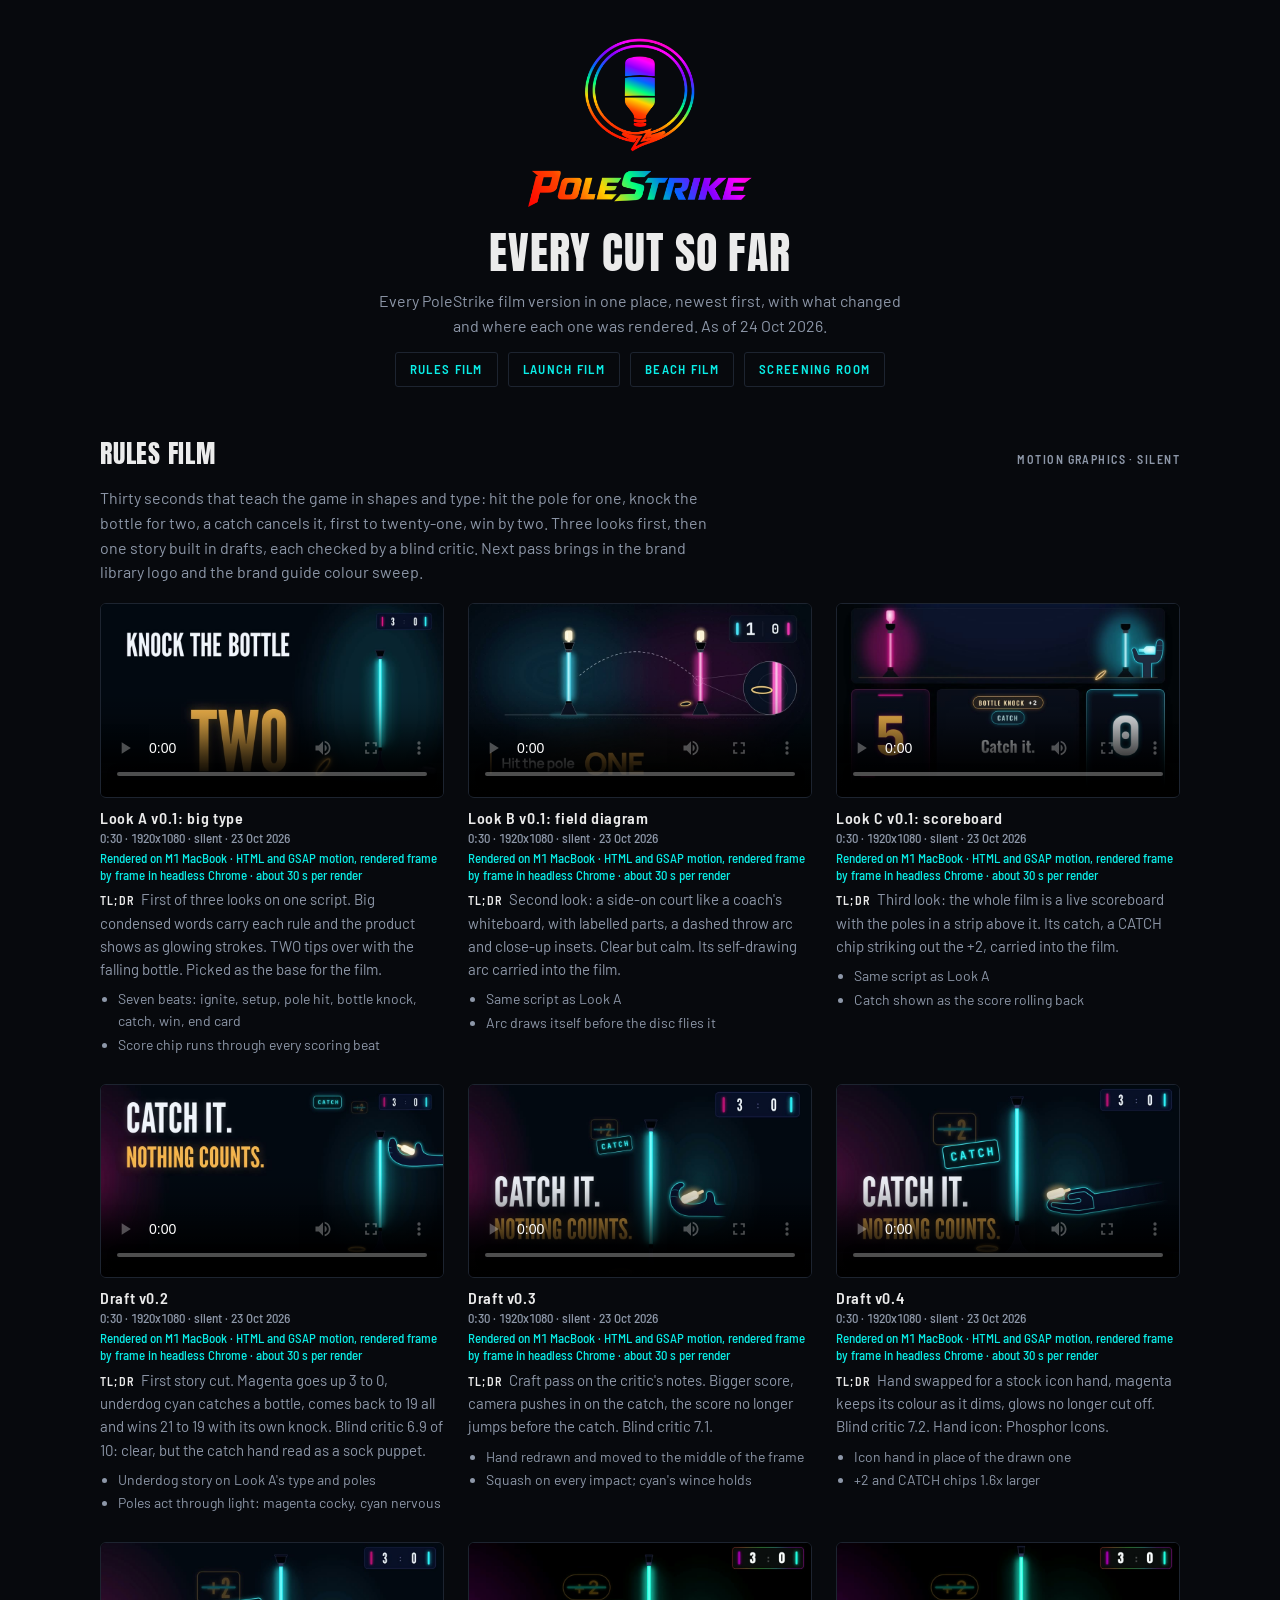
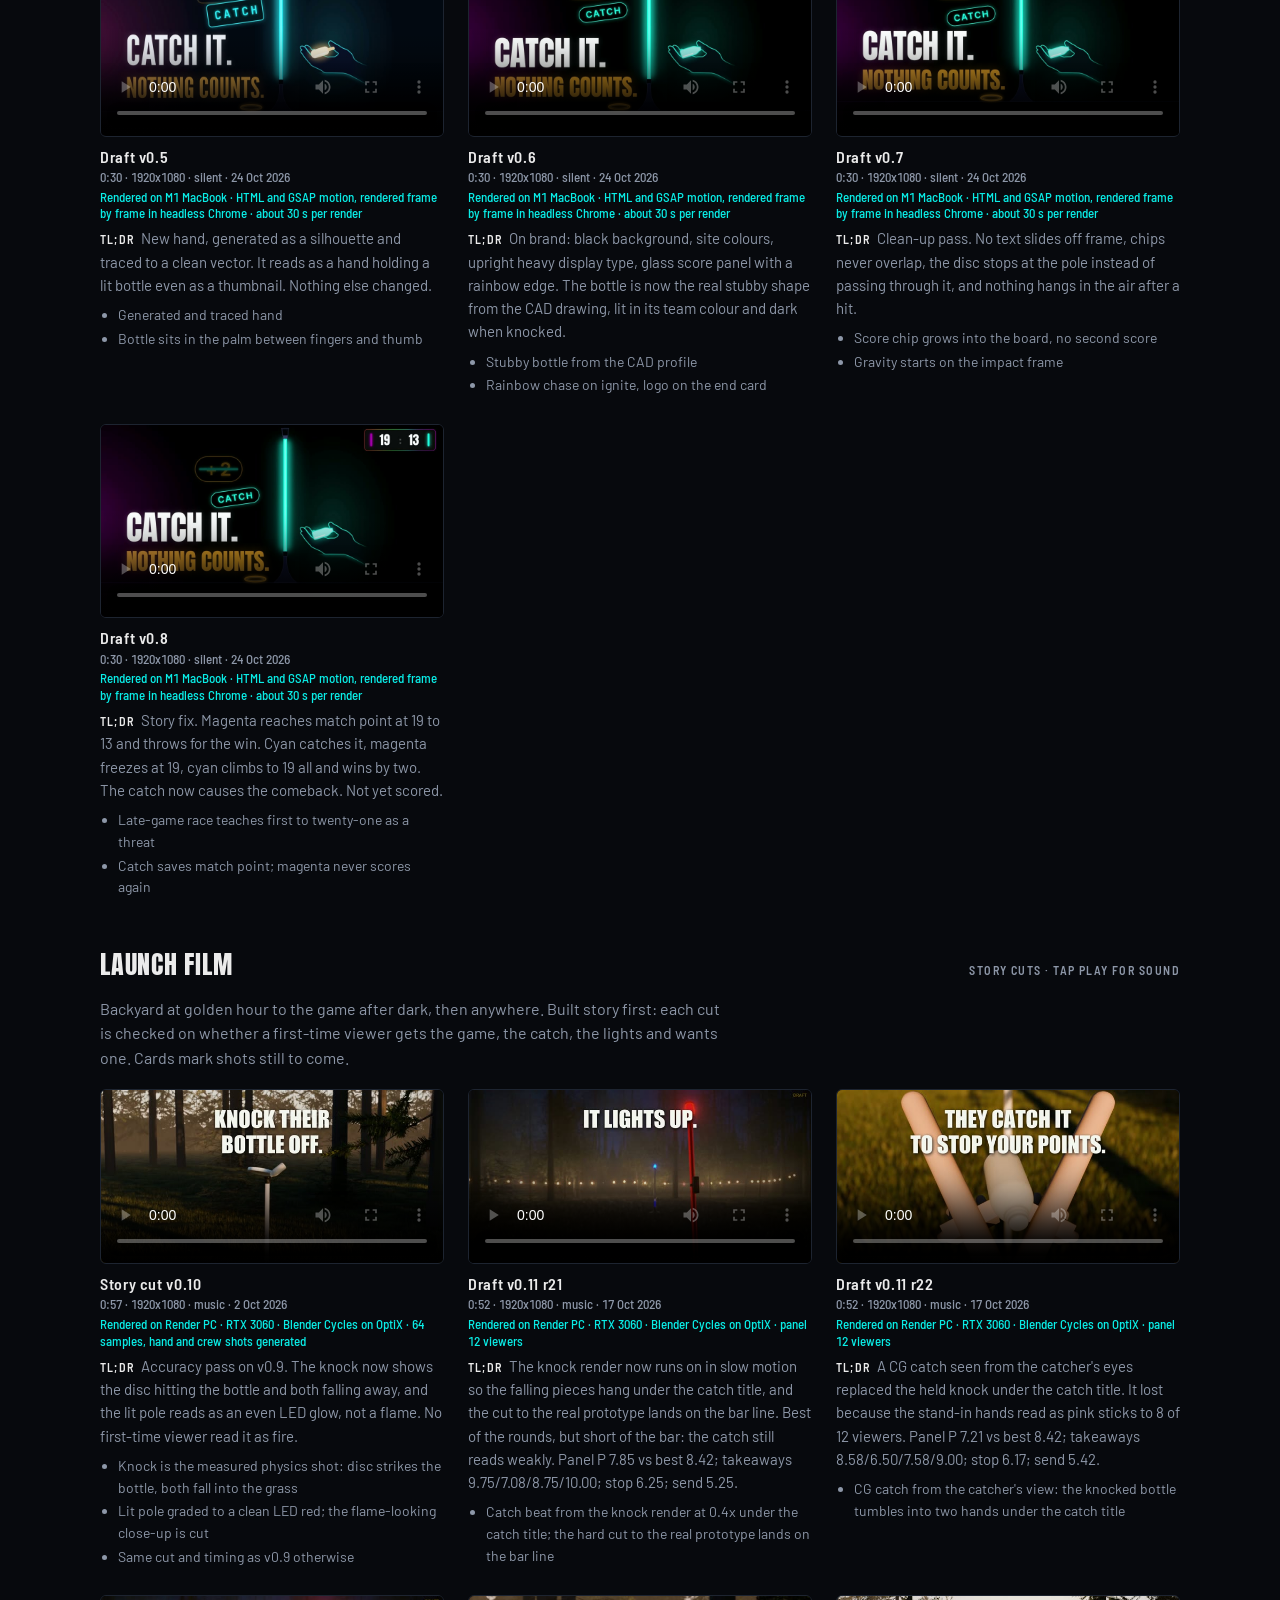
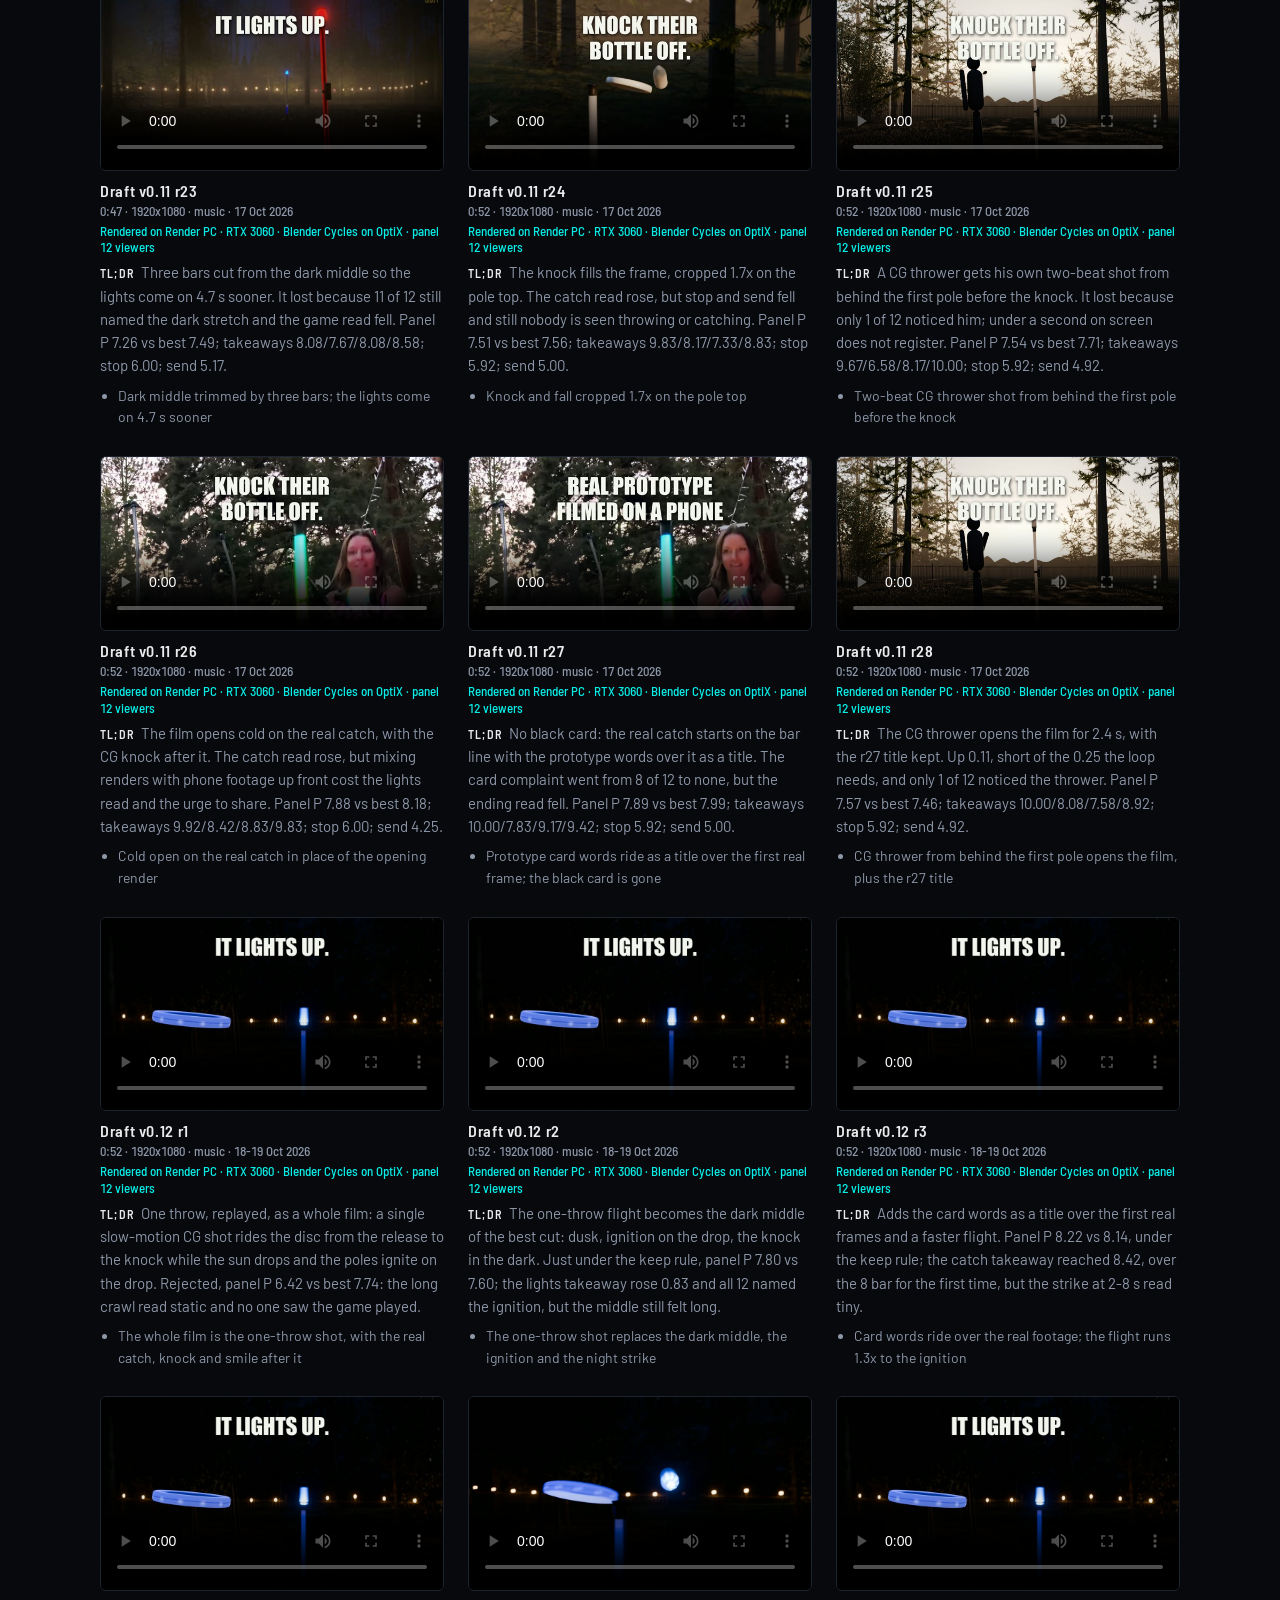
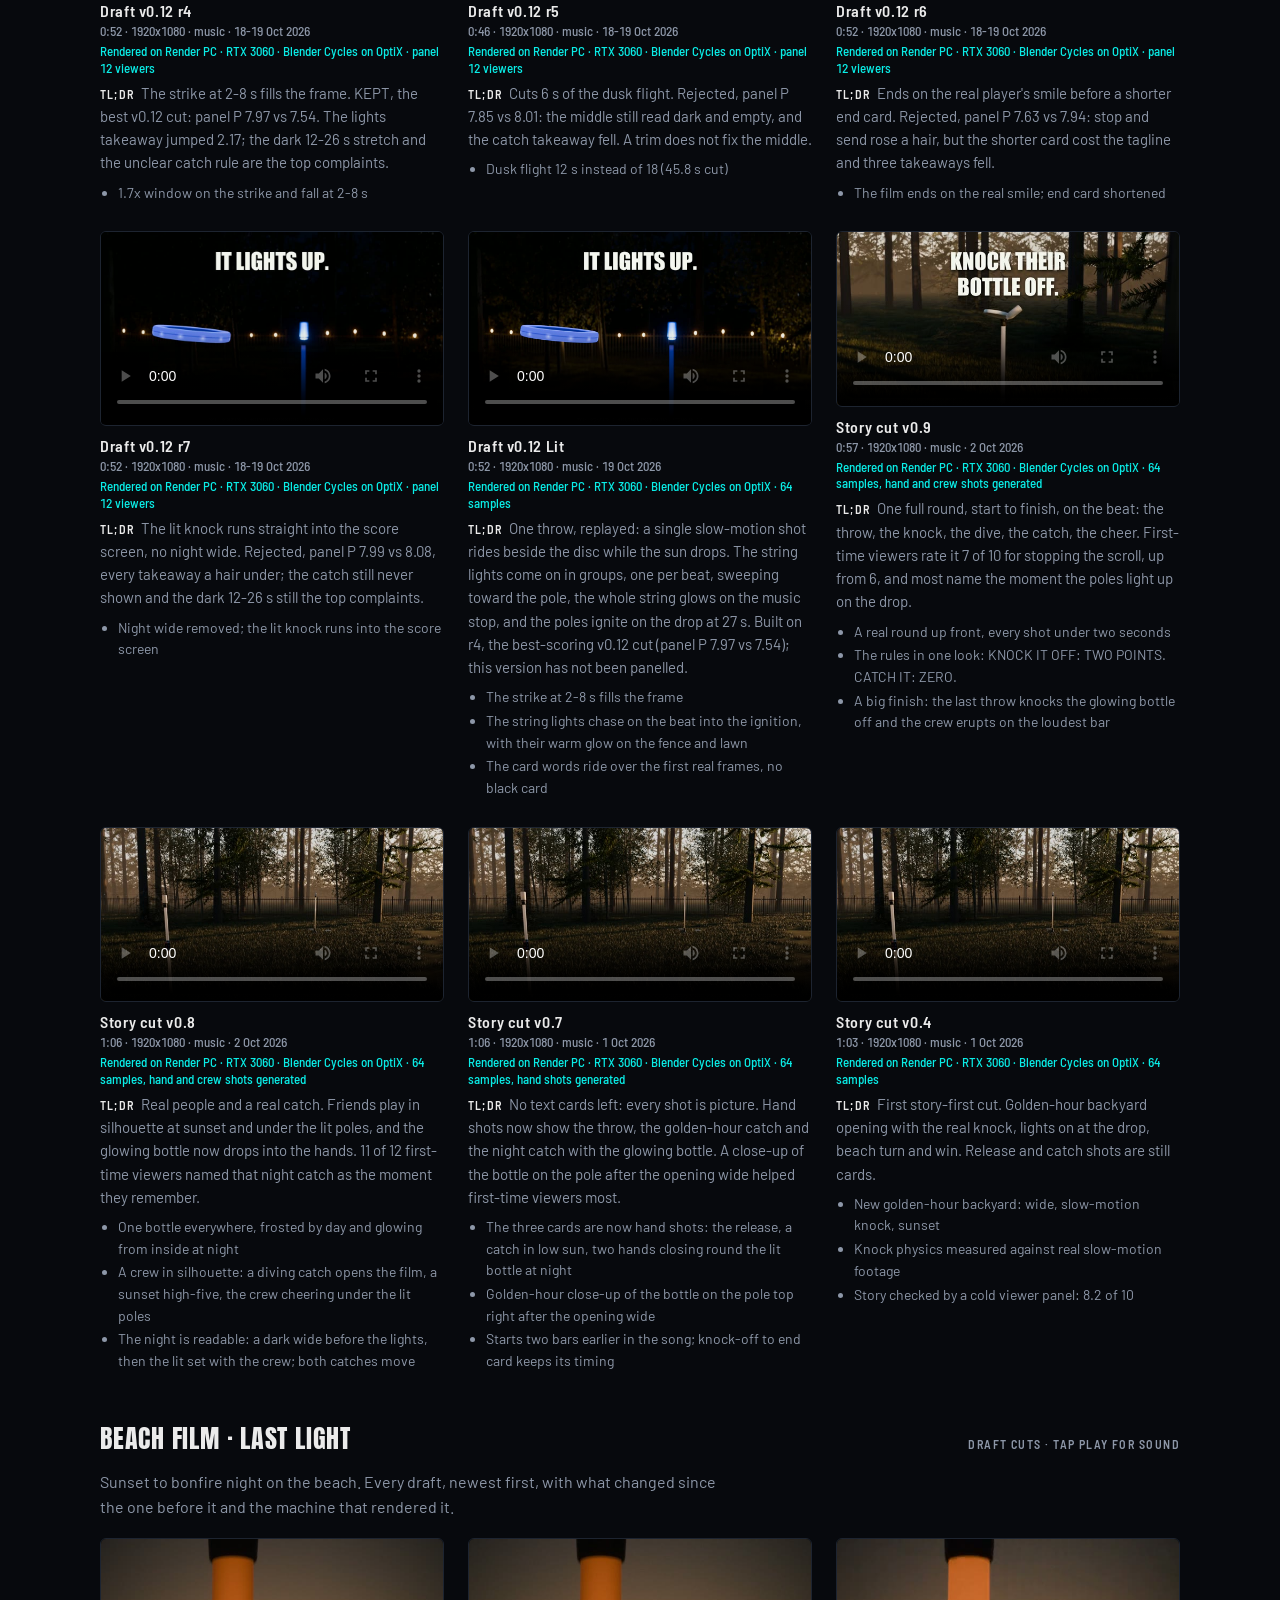
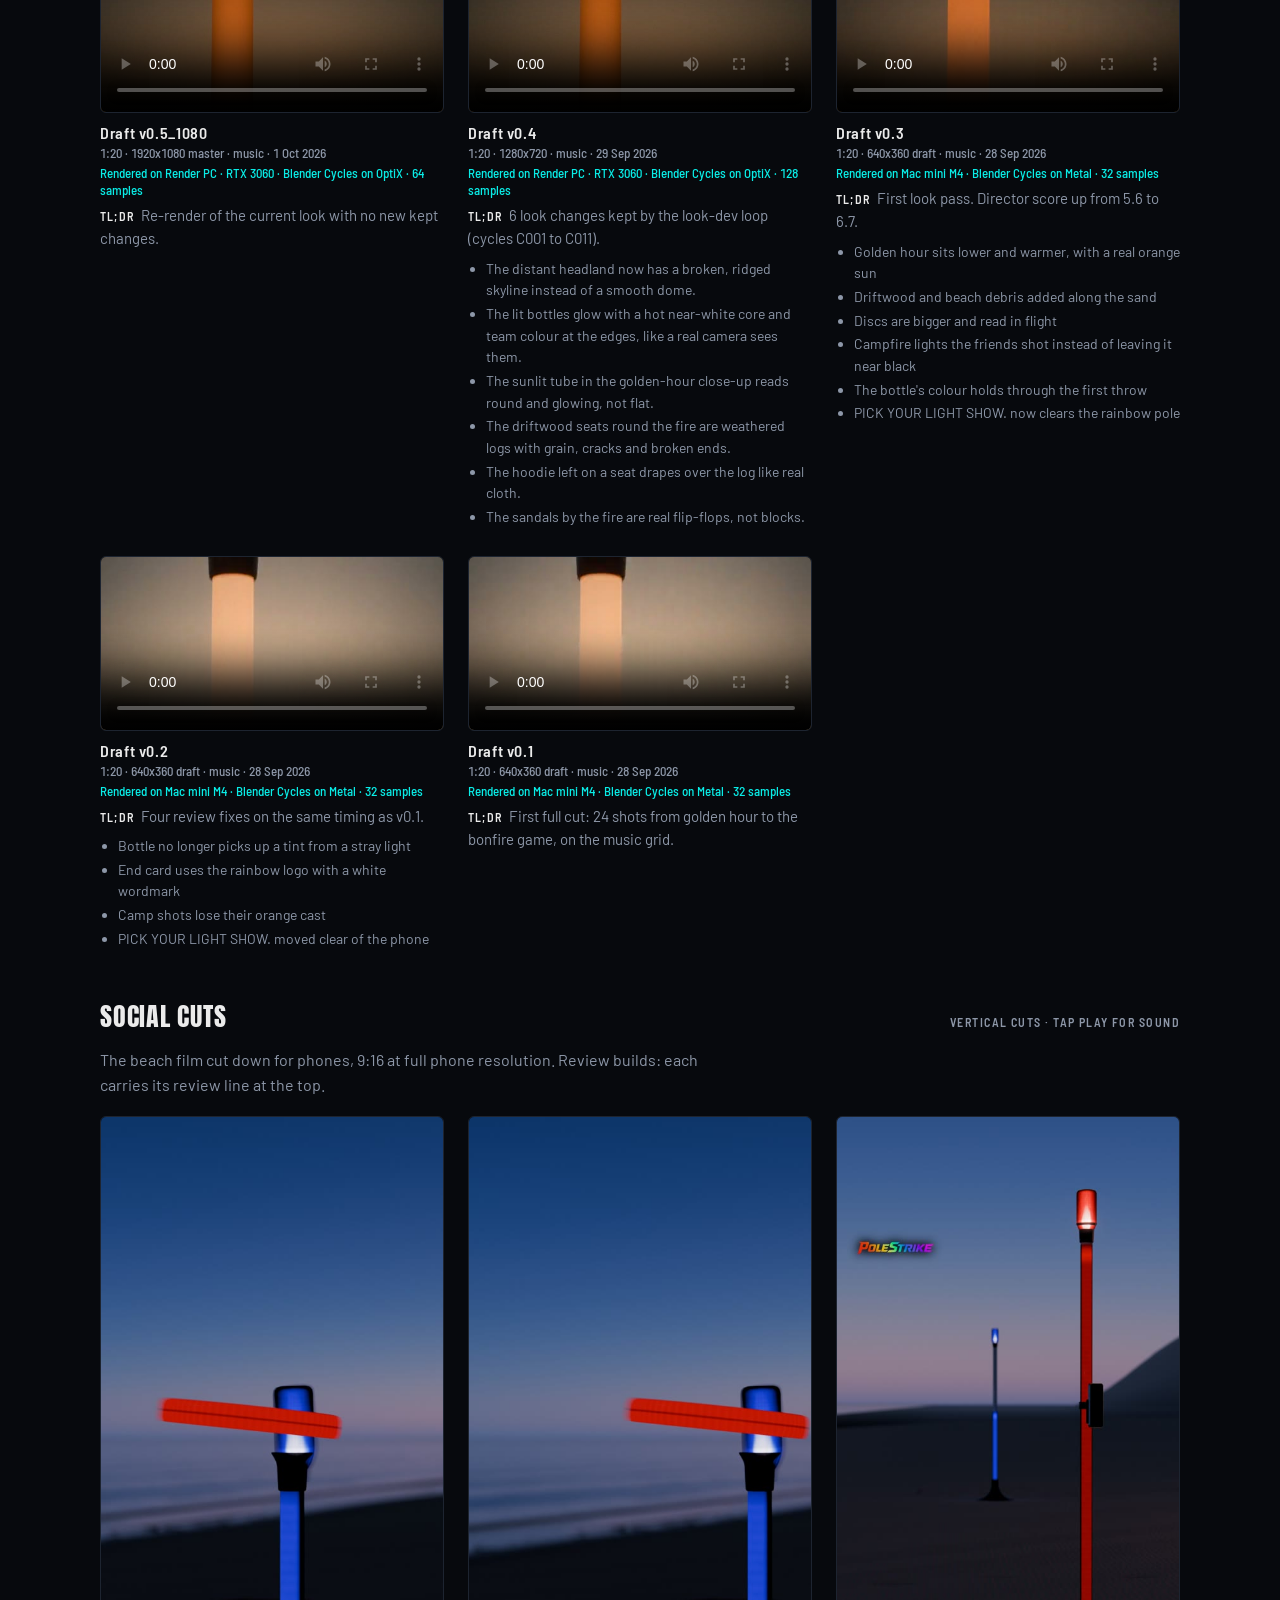
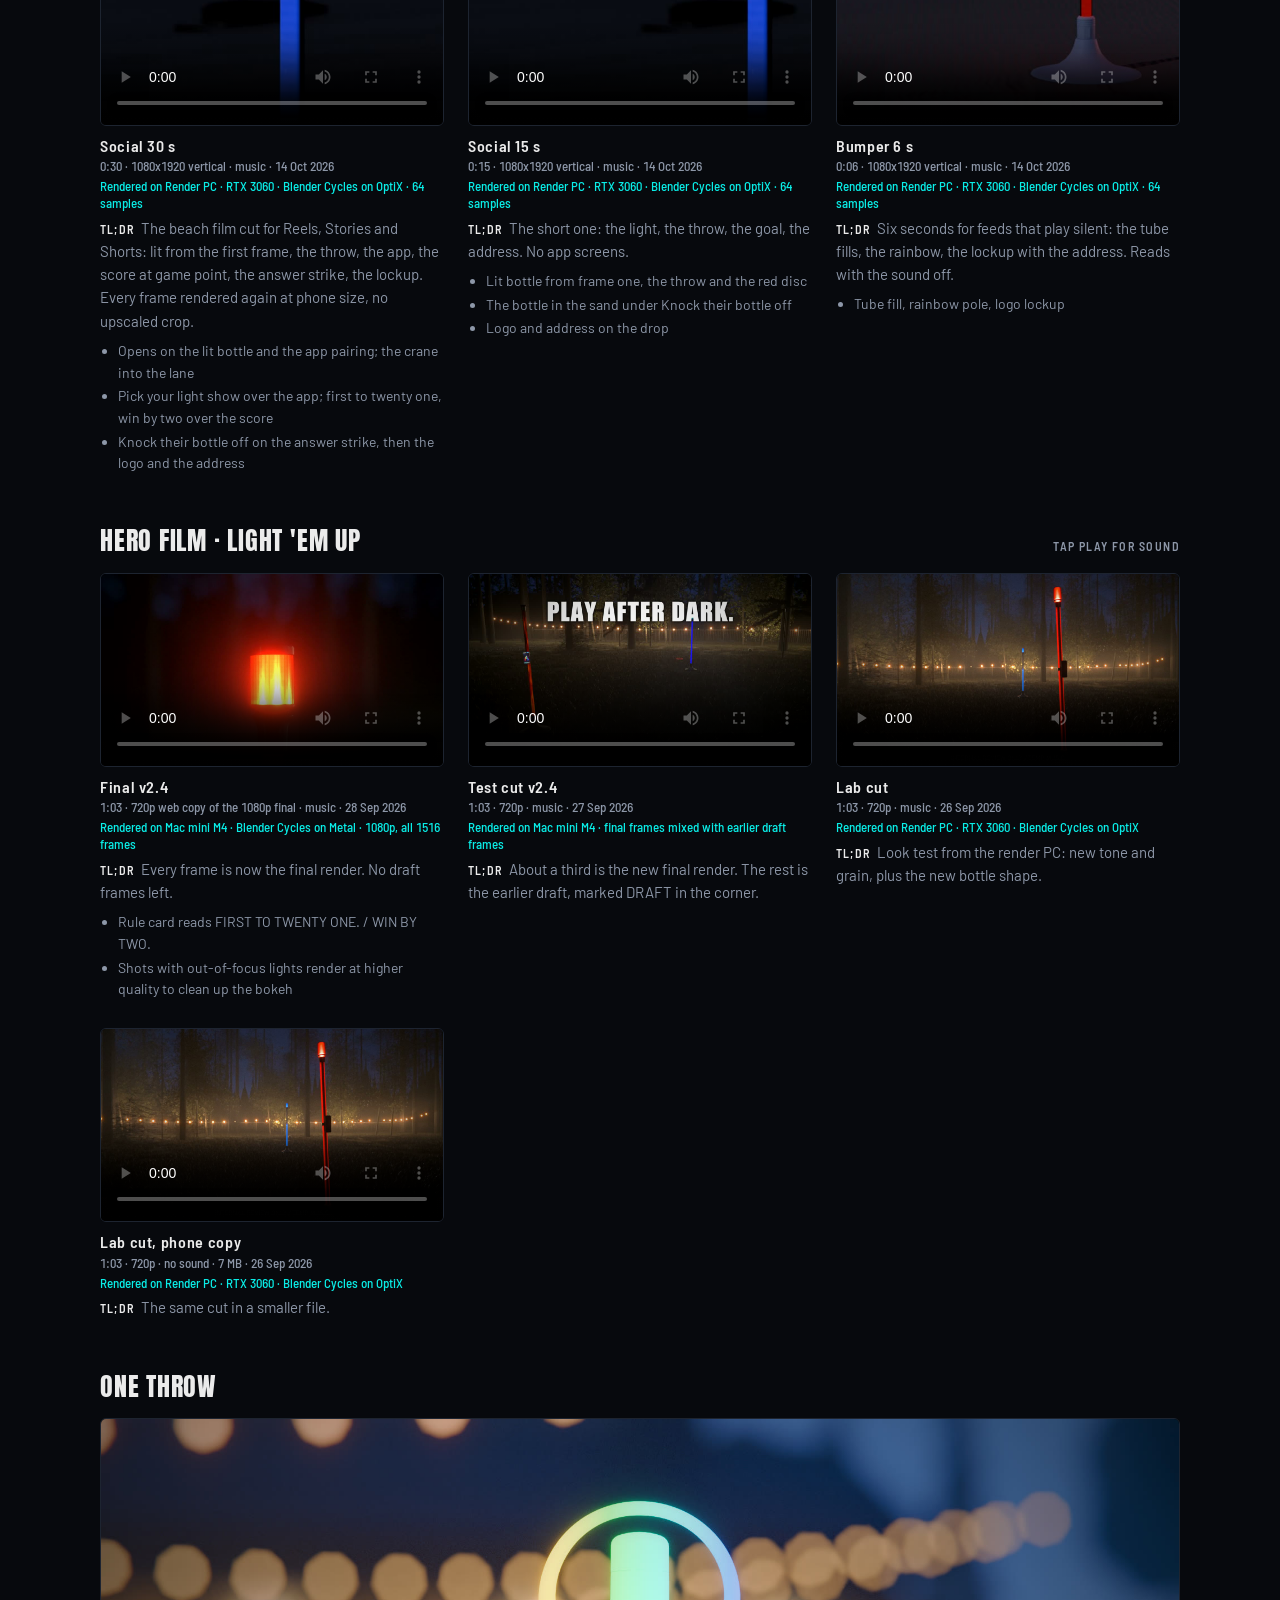
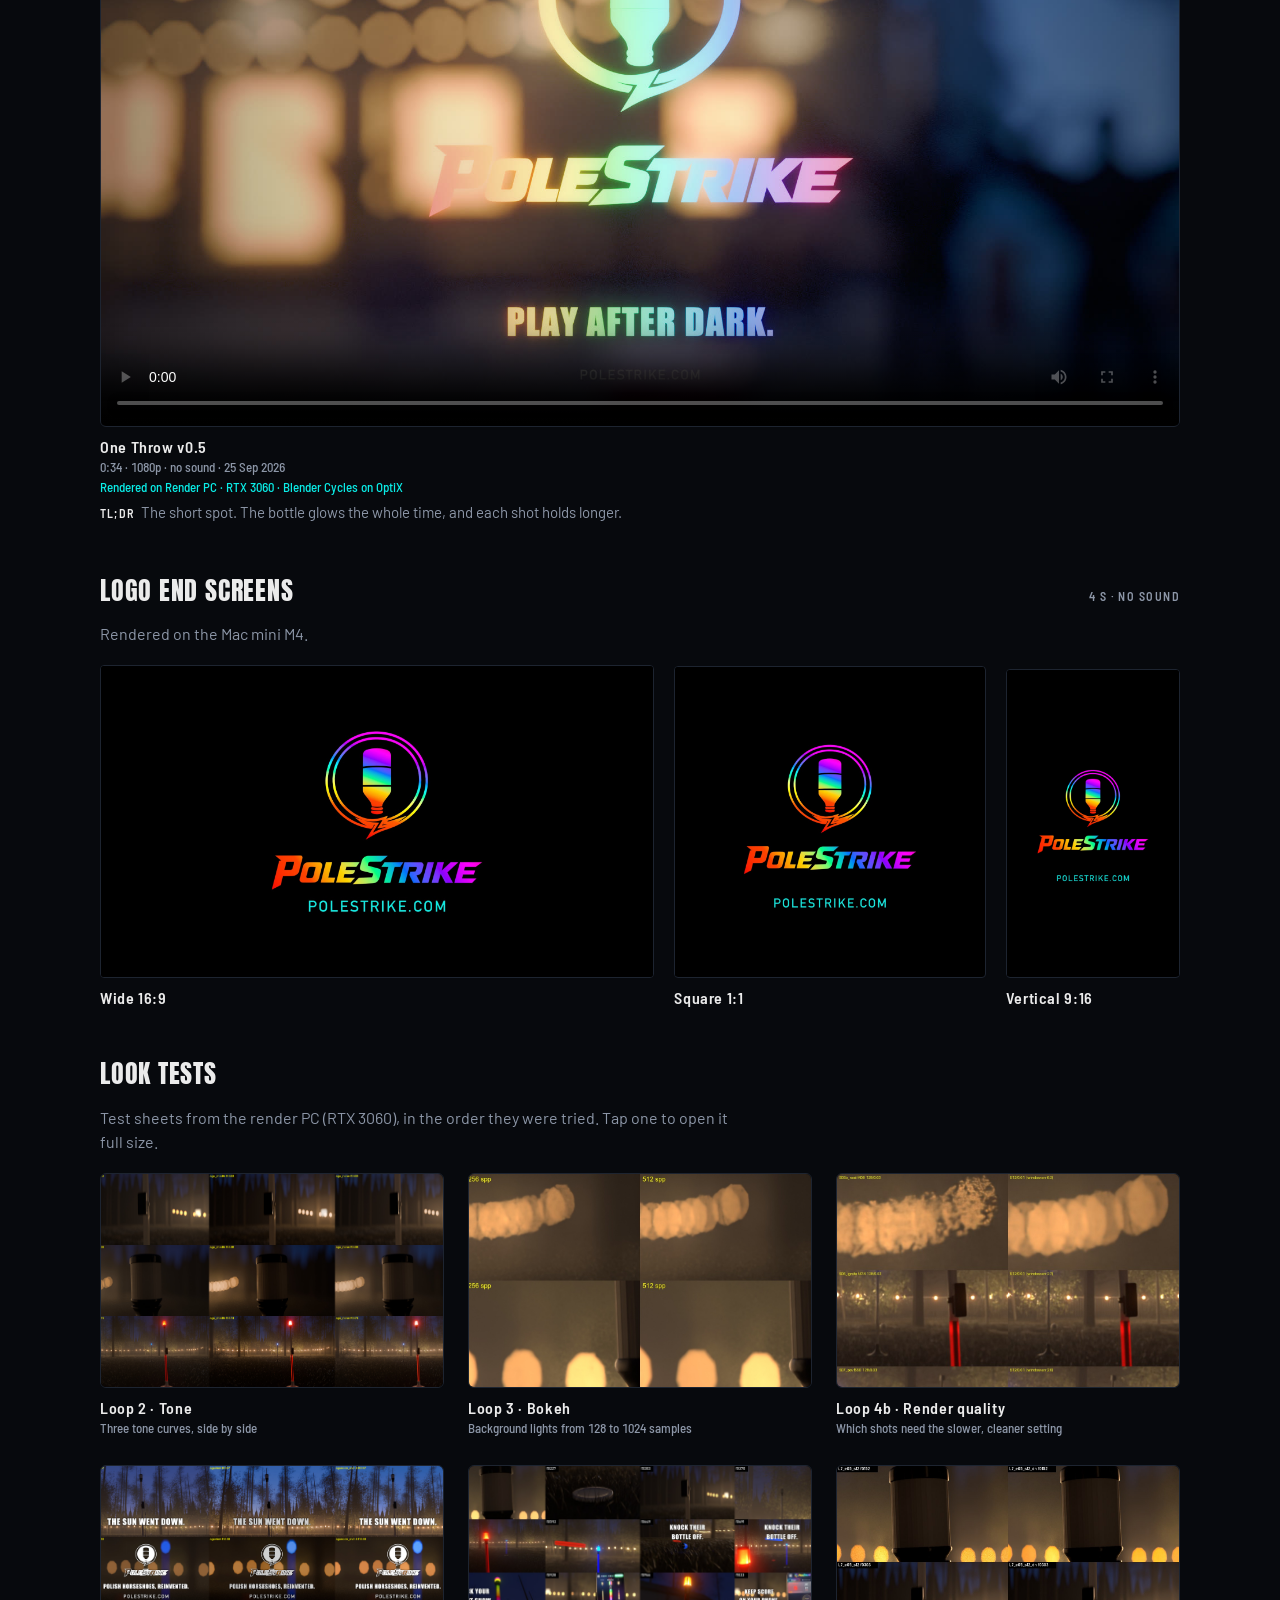
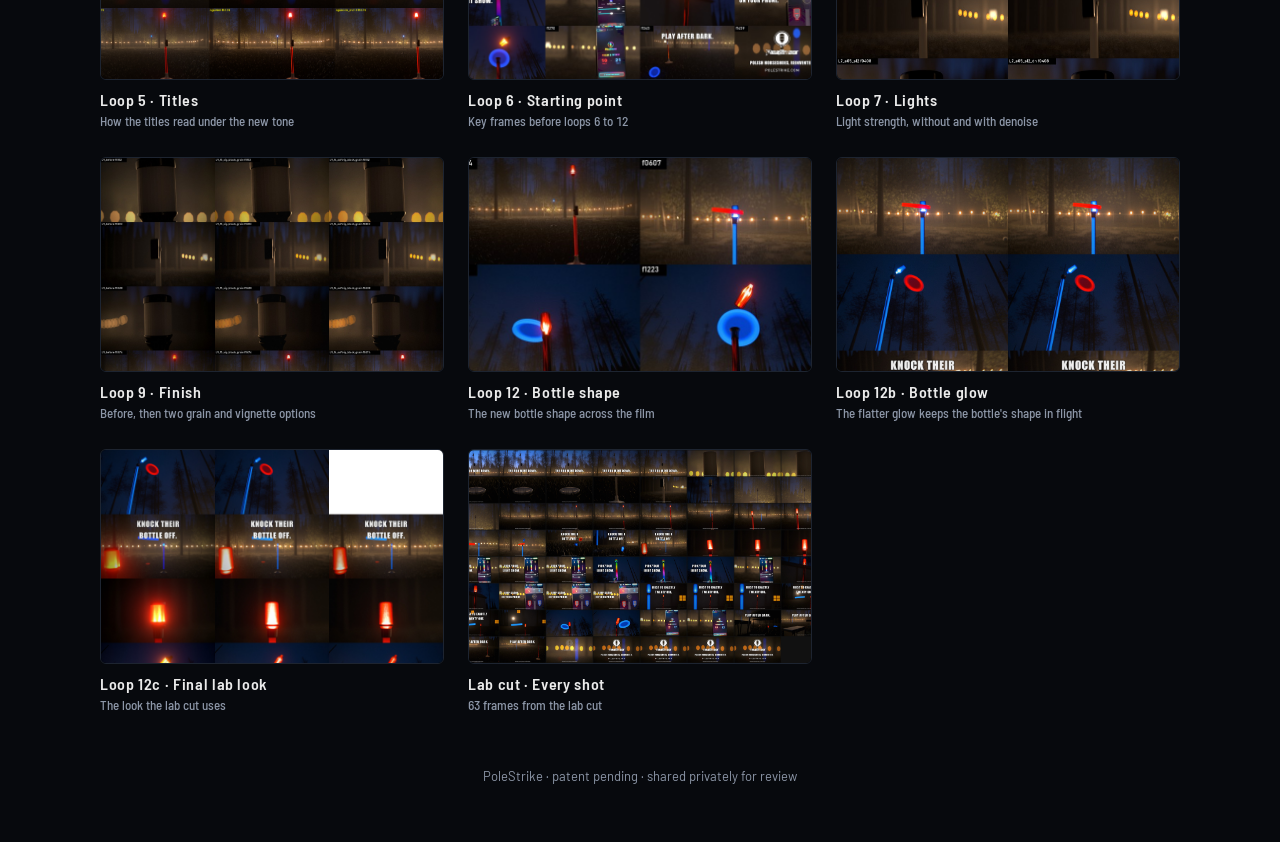
==== commit e756ef92: "Versions page: Rules film, three looks and drafts v0.2 to v0.8 Co-Authored-By: Claude Opus 5.5 <nore" ====
--- a/versions/index.html
+++ b/versions/index.html
@@ -1,95 +1,95 @@
-<!doctype html>
-<html lang="en">
-<head>
-<meta charset="utf-8">
-<meta name="viewport" content="width=device-width,initial-scale=1,viewport-fit=cover">
-<meta name="robots" content="noindex, nofollow">
-<title>PoleStrike Cuts</title>
-<link rel="preconnect" href="https://fonts.googleapis.com">
-<link rel="preconnect" href="https://fonts.gstatic.com" crossorigin>
-<link rel="stylesheet" href="https://fonts.googleapis.com/css2?family=Anton&family=Barlow:wght@400;500;600&family=Barlow+Semi+Condensed:wght@500;600&display=swap">
-<style>
-  /* Same night palette as the screening room. */
-  :root {
-    color-scheme: dark;
-    --night: #07090d;
-    --panel: #10141b;
-    --line: #1d2430;
-    --text: #ebebeb;
-    --muted: #8d97a8;
-    --cyan: #0aede7;
-    --display: "Anton", Impact, "Arial Narrow", sans-serif;
-    --body: "Barlow", "Helvetica Neue", Arial, sans-serif;
-    --label: "Barlow Semi Condensed", "Arial Narrow", Arial, sans-serif;
-  }
-  * { box-sizing: border-box; }
-  body {
-    margin: 0;
-    background: var(--night);
-    color: var(--text);
-    font: 16px/1.55 var(--body);
-    padding: max(32px, env(safe-area-inset-top)) 16px max(56px, env(safe-area-inset-bottom));
-  }
-  .wrap { max-width: 1080px; margin-inline: auto; display: grid; gap: 52px; }
-  header { display: grid; justify-items: center; gap: 14px; text-align: center; }
-  header img { width: min(240px, 56vw); height: auto; }
-  header p { margin: 0; color: var(--muted); max-width: 60ch; }
-  h1 {
-    font: 400 clamp(30px, 5vw, 44px)/1.05 var(--display);
-    letter-spacing: .02em; text-transform: uppercase; margin: 0; text-wrap: balance;
-  }
-  h2 {
-    font: 400 26px/1.1 var(--display); letter-spacing: .03em; text-transform: uppercase;
-    margin: 0; text-wrap: balance;
-  }
-  nav { display: flex; flex-wrap: wrap; justify-content: center; gap: 10px; }
-  nav a {
-    font: 600 13px/1 var(--label); letter-spacing: .1em; text-transform: uppercase;
-    color: var(--cyan); text-decoration: none; border: 1px solid var(--line);
-    padding: 10px 14px; border-radius: 3px;
-  }
-  nav a:hover, nav a:focus-visible { border-color: var(--cyan); }
-  section { display: grid; gap: 18px; }
-  .head { display: flex; flex-wrap: wrap; align-items: baseline; justify-content: space-between; gap: 8px 16px; }
-  .label { font: 600 12px/1 var(--label); letter-spacing: .12em; text-transform: uppercase; color: var(--muted); }
-  .note { margin: 0; color: var(--muted); max-width: 70ch; }
-  .cuts, .sheets { display: grid; grid-template-columns: repeat(auto-fit, minmax(min(300px, 100%), 1fr)); gap: 28px 24px; }
-  .sheets { grid-template-columns: repeat(auto-fill, minmax(min(300px, 100%), 1fr)); }
-  figure { margin: 0; display: grid; gap: 10px; align-content: start; }
-  video, figure img {
-    display: block; width: 100%; height: auto; background: #000;
-    border: 1px solid var(--line); border-radius: 6px;
-  }
-  .sheets img { aspect-ratio: 16 / 10; object-fit: cover; object-position: top; }
-  .sheets a { display: block; border-radius: 6px; }
-  .sheets a:hover img, .sheets a:focus-visible img { border-color: var(--cyan); }
-  figcaption { display: grid; gap: 3px; }
-  figcaption b { font: 600 16px/1.2 var(--label); letter-spacing: .04em; }
-  figcaption span { font: 500 13px/1.3 var(--label); color: var(--muted); font-variant-numeric: tabular-nums; }
-  figcaption p { margin: 2px 0 0; color: var(--muted); font-size: 15px; }
-  .stings { display: grid; grid-template-columns: 1.78fr 1fr 0.56fr; gap: 20px; align-items: end; }
-  .stings video { border-radius: 4px; }
-  footer { color: var(--muted); font-size: 13px; text-align: center; }
-  @media (max-width: 720px) {
-    .stings { grid-template-columns: 1fr 0.56fr; }
-    .stings figure.wide { grid-column: 1 / -1; }
-  }
-
-  figcaption .where { color: var(--cyan); }
-  figcaption strong { font: 600 12px/1 var(--label); letter-spacing: .1em; color: var(--text); margin-right: 4px; }
-  .chg { margin: 4px 0 0; padding-left: 18px; color: var(--muted); font-size: 14px; display: grid; gap: 2px; }
-</style>
-</head>
-<body>
-<div class="wrap">
-  <header>
-    <img src="../room/logo.png" alt="PoleStrike logo: the rainbow bottle emblem over the PoleStrike wordmark" width="900" height="615">
-    <h1>Every cut so far</h1>
-    <p>Every PoleStrike film version in one place, newest first, with what changed and where each one was rendered. As of 20 Oct 2026.</p>
-    <nav aria-label="Sections"><a href="#launch-h">Launch film</a><a href="#beach-h">Beach film</a><a href="#social-h">Social cuts</a><a href="../room/">Screening room</a></nav>
-  </header>
-  <section aria-labelledby="launch-h"><div class="head"><h2 id="launch-h">Launch film</h2><span class="label">Story cuts · tap play for sound</span></div><p class="note">Backyard at golden hour to the game after dark, then anywhere. Built story first: each cut is checked on whether a first-time viewer gets the game, the catch, the lights and wants one. Cards mark shots still to come.</p><div class="cuts"><figure><video controls playsinline preload="metadata" poster="launch-v0.10.jpg" src="launch-v0.10.mp4"></video><figcaption><b>Story cut v0.10</b><span>0:57 · 1920x1080 · music · 2 Oct 2026</span><span class="where">Rendered on Render PC · RTX 3060 · Blender Cycles on OptiX · 64 samples, hand and crew shots generated</span><p><strong>TL;DR</strong> Accuracy pass on v0.9. The knock now shows the disc hitting the bottle and both falling away, and the lit pole reads as an even LED glow, not a flame. No first-time viewer read it as fire.</p><ul class="chg"><li>Knock is the measured physics shot: disc strikes the bottle, both fall into the grass</li><li>Lit pole graded to a clean LED red; the flame-looking close-up is cut</li><li>Same cut and timing as v0.9 otherwise</li></ul></figcaption></figure><figure><video controls playsinline preload="metadata" poster="launch-v0.11r21.jpg" src="launch-v0.11r21.mp4"></video><figcaption><b>Draft v0.11 r21</b><span>0:52 · 1920x1080 · music · 17 Oct 2026</span><span class="where">Rendered on Render PC · RTX 3060 · Blender Cycles on OptiX · panel 12 viewers</span><p><strong>TL;DR</strong> The knock render now runs on in slow motion so the falling pieces hang under the catch title, and the cut to the real prototype lands on the bar line. Best of the rounds, but short of the bar: the catch still reads weakly. Panel P 7.85 vs best 8.42; takeaways 9.75/7.08/8.75/10.00; stop 6.25; send 5.25.</p><ul class="chg"><li>Catch beat from the knock render at 0.4x under the catch title; the hard cut to the real prototype lands on the bar line</li></ul></figcaption></figure><figure><video controls playsinline preload="metadata" poster="launch-v0.11r22.jpg" src="launch-v0.11r22.mp4"></video><figcaption><b>Draft v0.11 r22</b><span>0:52 · 1920x1080 · music · 17 Oct 2026</span><span class="where">Rendered on Render PC · RTX 3060 · Blender Cycles on OptiX · panel 12 viewers</span><p><strong>TL;DR</strong> A CG catch seen from the catcher&#x27;s eyes replaced the held knock under the catch title. It lost because the stand-in hands read as pink sticks to 8 of 12 viewers. Panel P 7.21 vs best 8.42; takeaways 8.58/6.50/7.58/9.00; stop 6.17; send 5.42.</p><ul class="chg"><li>CG catch from the catcher&#x27;s view: the knocked bottle tumbles into two hands under the catch title</li></ul></figcaption></figure><figure><video controls playsinline preload="metadata" poster="launch-v0.11r23.jpg" src="launch-v0.11r23.mp4"></video><figcaption><b>Draft v0.11 r23</b><span>0:47 · 1920x1080 · music · 17 Oct 2026</span><span class="where">Rendered on Render PC · RTX 3060 · Blender Cycles on OptiX · panel 12 viewers</span><p><strong>TL;DR</strong> Three bars cut from the dark middle so the lights come on 4.7 s sooner. It lost because 11 of 12 still named the dark stretch and the game read fell. Panel P 7.26 vs best 7.49; takeaways 8.08/7.67/8.08/8.58; stop 6.00; send 5.17.</p><ul class="chg"><li>Dark middle trimmed by three bars; the lights come on 4.7 s sooner</li></ul></figcaption></figure><figure><video controls playsinline preload="metadata" poster="launch-v0.11r24.jpg" src="launch-v0.11r24.mp4"></video><figcaption><b>Draft v0.11 r24</b><span>0:52 · 1920x1080 · music · 17 Oct 2026</span><span class="where">Rendered on Render PC · RTX 3060 · Blender Cycles on OptiX · panel 12 viewers</span><p><strong>TL;DR</strong> The knock fills the frame, cropped 1.7x on the pole top. The catch read rose, but stop and send fell and still nobody is seen throwing or catching. Panel P 7.51 vs best 7.56; takeaways 9.83/8.17/7.33/8.83; stop 5.92; send 5.00.</p><ul class="chg"><li>Knock and fall cropped 1.7x on the pole top</li></ul></figcaption></figure><figure><video controls playsinline preload="metadata" poster="launch-v0.11r25.jpg" src="launch-v0.11r25.mp4"></video><figcaption><b>Draft v0.11 r25</b><span>0:52 · 1920x1080 · music · 17 Oct 2026</span><span class="where">Rendered on Render PC · RTX 3060 · Blender Cycles on OptiX · panel 12 viewers</span><p><strong>TL;DR</strong> A CG thrower gets his own two-beat shot from behind the first pole before the knock. It lost because only 1 of 12 noticed him; under a second on screen does not register. Panel P 7.54 vs best 7.71; takeaways 9.67/6.58/8.17/10.00; stop 5.92; send 4.92.</p><ul class="chg"><li>Two-beat CG thrower shot from behind the first pole before the knock</li></ul></figcaption></figure><figure><video controls playsinline preload="metadata" poster="launch-v0.11r26.jpg" src="launch-v0.11r26.mp4"></video><figcaption><b>Draft v0.11 r26</b><span>0:52 · 1920x1080 · music · 17 Oct 2026</span><span class="where">Rendered on Render PC · RTX 3060 · Blender Cycles on OptiX · panel 12 viewers</span><p><strong>TL;DR</strong> The film opens cold on the real catch, with the CG knock after it. The catch read rose, but mixing renders with phone footage up front cost the lights read and the urge to share. Panel P 7.88 vs best 8.18; takeaways 9.92/8.42/8.83/9.83; stop 6.00; send 4.25.</p><ul class="chg"><li>Cold open on the real catch in place of the opening render</li></ul></figcaption></figure><figure><video controls playsinline preload="metadata" poster="launch-v0.11r27.jpg" src="launch-v0.11r27.mp4"></video><figcaption><b>Draft v0.11 r27</b><span>0:52 · 1920x1080 · music · 17 Oct 2026</span><span class="where">Rendered on Render PC · RTX 3060 · Blender Cycles on OptiX · panel 12 viewers</span><p><strong>TL;DR</strong> No black card: the real catch starts on the bar line with the prototype words over it as a title. The card complaint went from 8 of 12 to none, but the ending read fell. Panel P 7.89 vs best 7.99; takeaways 10.00/7.83/9.17/9.42; stop 5.92; send 5.00.</p><ul class="chg"><li>Prototype card words ride as a title over the first real frame; the black card is gone</li></ul></figcaption></figure><figure><video controls playsinline preload="metadata" poster="launch-v0.11r28.jpg" src="launch-v0.11r28.mp4"></video><figcaption><b>Draft v0.11 r28</b><span>0:52 · 1920x1080 · music · 17 Oct 2026</span><span class="where">Rendered on Render PC · RTX 3060 · Blender Cycles on OptiX · panel 12 viewers</span><p><strong>TL;DR</strong> The CG thrower opens the film for 2.4 s, with the r27 title kept. Up 0.11, short of the 0.25 the loop needs, and only 1 of 12 noticed the thrower. Panel P 7.57 vs best 7.46; takeaways 10.00/8.08/7.58/8.92; stop 5.92; send 4.92.</p><ul class="chg"><li>CG thrower from behind the first pole opens the film, plus the r27 title</li></ul></figcaption></figure><figure><video controls playsinline preload="metadata" poster="launch-v0.12r1.jpg" src="launch-v0.12r1.mp4"></video><figcaption><b>Draft v0.12 r1</b><span>0:52 · 1920x1080 · music · 18-19 Oct 2026</span><span class="where">Rendered on Render PC · RTX 3060 · Blender Cycles on OptiX · panel 12 viewers</span><p><strong>TL;DR</strong> One throw, replayed, as a whole film: a single slow-motion CG shot rides the disc from the release to the knock while the sun drops and the poles ignite on the drop. Rejected, panel P 6.42 vs best 7.74: the long crawl read static and no one saw the game played.</p><ul class="chg"><li>The whole film is the one-throw shot, with the real catch, knock and smile after it</li></ul></figcaption></figure><figure><video controls playsinline preload="metadata" poster="launch-v0.12r2.jpg" src="launch-v0.12r2.mp4"></video><figcaption><b>Draft v0.12 r2</b><span>0:52 · 1920x1080 · music · 18-19 Oct 2026</span><span class="where">Rendered on Render PC · RTX 3060 · Blender Cycles on OptiX · panel 12 viewers</span><p><strong>TL;DR</strong> The one-throw flight becomes the dark middle of the best cut: dusk, ignition on the drop, the knock in the dark. Just under the keep rule, panel P 7.80 vs 7.60; the lights takeaway rose 0.83 and all 12 named the ignition, but the middle still felt long.</p><ul class="chg"><li>The one-throw shot replaces the dark middle, the ignition and the night strike</li></ul></figcaption></figure><figure><video controls playsinline preload="metadata" poster="launch-v0.12r3.jpg" src="launch-v0.12r3.mp4"></video><figcaption><b>Draft v0.12 r3</b><span>0:52 · 1920x1080 · music · 18-19 Oct 2026</span><span class="where">Rendered on Render PC · RTX 3060 · Blender Cycles on OptiX · panel 12 viewers</span><p><strong>TL;DR</strong> Adds the card words as a title over the first real frames and a faster flight. Panel P 8.22 vs 8.14, under the keep rule; the catch takeaway reached 8.42, over the 8 bar for the first time, but the strike at 2-8 s read tiny.</p><ul class="chg"><li>Card words ride over the real footage; the flight runs 1.3x to the ignition</li></ul></figcaption></figure><figure><video controls playsinline preload="metadata" poster="launch-v0.12r4.jpg" src="launch-v0.12r4.mp4"></video><figcaption><b>Draft v0.12 r4</b><span>0:52 · 1920x1080 · music · 18-19 Oct 2026</span><span class="where">Rendered on Render PC · RTX 3060 · Blender Cycles on OptiX · panel 12 viewers</span><p><strong>TL;DR</strong> The strike at 2-8 s fills the frame. KEPT, the best v0.12 cut: panel P 7.97 vs 7.54. The lights takeaway jumped 2.17; the dark 12-26 s stretch and the unclear catch rule are the top complaints.</p><ul class="chg"><li>1.7x window on the strike and fall at 2-8 s</li></ul></figcaption></figure><figure><video controls playsinline preload="metadata" poster="launch-v0.12r5.jpg" src="launch-v0.12r5.mp4"></video><figcaption><b>Draft v0.12 r5</b><span>0:46 · 1920x1080 · music · 18-19 Oct 2026</span><span class="where">Rendered on Render PC · RTX 3060 · Blender Cycles on OptiX · panel 12 viewers</span><p><strong>TL;DR</strong> Cuts 6 s of the dusk flight. Rejected, panel P 7.85 vs 8.01: the middle still read dark and empty, and the catch takeaway fell. A trim does not fix the middle.</p><ul class="chg"><li>Dusk flight 12 s instead of 18 (45.8 s cut)</li></ul></figcaption></figure><figure><video controls playsinline preload="metadata" poster="launch-v0.12r6.jpg" src="launch-v0.12r6.mp4"></video><figcaption><b>Draft v0.12 r6</b><span>0:52 · 1920x1080 · music · 18-19 Oct 2026</span><span class="where">Rendered on Render PC · RTX 3060 · Blender Cycles on OptiX · panel 12 viewers</span><p><strong>TL;DR</strong> Ends on the real player&#x27;s smile before a shorter end card. Rejected, panel P 7.63 vs 7.94: stop and send rose a hair, but the shorter card cost the tagline and three takeaways fell.</p><ul class="chg"><li>The film ends on the real smile; end card shortened</li></ul></figcaption></figure><figure><video controls playsinline preload="metadata" poster="launch-v0.12r7.jpg" src="launch-v0.12r7.mp4"></video><figcaption><b>Draft v0.12 r7</b><span>0:52 · 1920x1080 · music · 18-19 Oct 2026</span><span class="where">Rendered on Render PC · RTX 3060 · Blender Cycles on OptiX · panel 12 viewers</span><p><strong>TL;DR</strong> The lit knock runs straight into the score screen, no night wide. Rejected, panel P 7.99 vs 8.08, every takeaway a hair under; the catch still never shown and the dark 12-26 s still the top complaints.</p><ul class="chg"><li>Night wide removed; the lit knock runs into the score screen</li></ul></figcaption></figure><figure><video controls playsinline preload="metadata" poster="launch-v0.12lit.jpg" src="launch-v0.12lit.mp4"></video><figcaption><b>Draft v0.12 Lit</b><span>0:52 · 1920x1080 · music · 19 Oct 2026</span><span class="where">Rendered on Render PC · RTX 3060 · Blender Cycles on OptiX · 64 samples</span><p><strong>TL;DR</strong> One throw, replayed: a single slow-motion shot rides beside the disc while the sun drops. The string lights come on in groups, one per beat, sweeping toward the pole, the whole string glows on the music stop, and the poles ignite on the drop at 27 s. Built on r4, the best-scoring v0.12 cut (panel P 7.97 vs 7.54); this version has not been panelled.</p><ul class="chg"><li>The strike at 2-8 s fills the frame</li><li>The string lights chase on the beat into the ignition, with their warm glow on the fence and lawn</li><li>The card words ride over the first real frames, no black card</li></ul></figcaption></figure><figure><video controls playsinline preload="metadata" poster="launch-v0.9.jpg" src="launch-v0.9.mp4"></video><figcaption><b>Story cut v0.9</b><span>0:57 · 1920x1080 · music · 2 Oct 2026</span><span class="where">Rendered on Render PC · RTX 3060 · Blender Cycles on OptiX · 64 samples, hand and crew shots generated</span><p><strong>TL;DR</strong> One full round, start to finish, on the beat: the throw, the knock, the dive, the catch, the cheer. First-time viewers rate it 7 of 10 for stopping the scroll, up from 6, and most name the moment the poles light up on the drop.</p><ul class="chg"><li>A real round up front, every shot under two seconds</li><li>The rules in one look: KNOCK IT OFF: TWO POINTS. CATCH IT: ZERO.</li><li>A big finish: the last throw knocks the glowing bottle off and the crew erupts on the loudest bar</li></ul></figcaption></figure><figure><video controls playsinline preload="metadata" poster="launch-v0.8.jpg" src="launch-v0.8.mp4"></video><figcaption><b>Story cut v0.8</b><span>1:06 · 1920x1080 · music · 2 Oct 2026</span><span class="where">Rendered on Render PC · RTX 3060 · Blender Cycles on OptiX · 64 samples, hand and crew shots generated</span><p><strong>TL;DR</strong> Real people and a real catch. Friends play in silhouette at sunset and under the lit poles, and the glowing bottle now drops into the hands. 11 of 12 first-time viewers named that night catch as the moment they remember.</p><ul class="chg"><li>One bottle everywhere, frosted by day and glowing from inside at night</li><li>A crew in silhouette: a diving catch opens the film, a sunset high-five, the crew cheering under the lit poles</li><li>The night is readable: a dark wide before the lights, then the lit set with the crew; both catches move</li></ul></figcaption></figure><figure><video controls playsinline preload="metadata" poster="launch-v0.7.jpg" src="launch-v0.7.mp4"></video><figcaption><b>Story cut v0.7</b><span>1:06 · 1920x1080 · music · 1 Oct 2026</span><span class="where">Rendered on Render PC · RTX 3060 · Blender Cycles on OptiX · 64 samples, hand shots generated</span><p><strong>TL;DR</strong> No text cards left: every shot is picture. Hand shots now show the throw, the golden-hour catch and the night catch with the glowing bottle. A close-up of the bottle on the pole after the opening wide helped first-time viewers most.</p><ul class="chg"><li>The three cards are now hand shots: the release, a catch in low sun, two hands closing round the lit bottle at night</li><li>Golden-hour close-up of the bottle on the pole top right after the opening wide</li><li>Starts two bars earlier in the song; knock-off to end card keeps its timing</li></ul></figcaption></figure><figure><video controls playsinline preload="metadata" poster="launch-v0.4.jpg" src="launch-v0.4.mp4"></video><figcaption><b>Story cut v0.4</b><span>1:03 · 1920x1080 · music · 1 Oct 2026</span><span class="where">Rendered on Render PC · RTX 3060 · Blender Cycles on OptiX · 64 samples</span><p><strong>TL;DR</strong> First story-first cut. Golden-hour backyard opening with the real knock, lights on at the drop, beach turn and win. Release and catch shots are still cards.</p><ul class="chg"><li>New golden-hour backyard: wide, slow-motion knock, sunset</li><li>Knock physics measured against real slow-motion footage</li><li>Story checked by a cold viewer panel: 8.2 of 10</li></ul></figcaption></figure></div></section><section aria-labelledby="beach-h"><div class="head"><h2 id="beach-h">Beach film · Last Light</h2><span class="label">Draft cuts · tap play for sound</span></div><p class="note">Sunset to bonfire night on the beach. Every draft, newest first, with what changed since the one before it and the machine that rendered it.</p><div class="cuts"><figure><video controls playsinline preload="metadata" poster="beach-v0.5_1080.jpg" src="beach-v0.5_1080.mp4"></video><figcaption><b>Draft v0.5_1080</b><span>1:20 · 1920x1080 master · music · 1 Oct 2026</span><span class="where">Rendered on Render PC · RTX 3060 · Blender Cycles on OptiX · 64 samples</span><p><strong>TL;DR</strong> Re-render of the current look with no new kept changes.</p></figcaption></figure><figure><video controls playsinline preload="metadata" poster="beach-v0.4.jpg" src="beach-v0.4.mp4"></video><figcaption><b>Draft v0.4</b><span>1:20 · 1280x720 · music · 29 Sep 2026</span><span class="where">Rendered on Render PC · RTX 3060 · Blender Cycles on OptiX · 128 samples</span><p><strong>TL;DR</strong> 6 look changes kept by the look-dev loop (cycles C001 to C011).</p><ul class="chg"><li>The distant headland now has a broken, ridged skyline instead of a smooth dome.</li><li>The lit bottles glow with a hot near-white core and team colour at the edges, like a real camera sees them.</li><li>The sunlit tube in the golden-hour close-up reads round and glowing, not flat.</li><li>The driftwood seats round the fire are weathered logs with grain, cracks and broken ends.</li><li>The hoodie left on a seat drapes over the log like real cloth.</li><li>The sandals by the fire are real flip-flops, not blocks.</li></ul></figcaption></figure><figure><video controls playsinline preload="metadata" poster="beach-v0.3.jpg" src="beach-v0.3.mp4"></video><figcaption><b>Draft v0.3</b><span>1:20 · 640x360 draft · music · 28 Sep 2026</span><span class="where">Rendered on Mac mini M4 · Blender Cycles on Metal · 32 samples</span><p><strong>TL;DR</strong> First look pass. Director score up from 5.6 to 6.7.</p><ul class="chg"><li>Golden hour sits lower and warmer, with a real orange sun</li><li>Driftwood and beach debris added along the sand</li><li>Discs are bigger and read in flight</li><li>Campfire lights the friends shot instead of leaving it near black</li><li>The bottle&#x27;s colour holds through the first throw</li><li>PICK YOUR LIGHT SHOW. now clears the rainbow pole</li></ul></figcaption></figure><figure><video controls playsinline preload="metadata" poster="beach-v0.2.jpg" src="beach-v0.2.mp4"></video><figcaption><b>Draft v0.2</b><span>1:20 · 640x360 draft · music · 28 Sep 2026</span><span class="where">Rendered on Mac mini M4 · Blender Cycles on Metal · 32 samples</span><p><strong>TL;DR</strong> Four review fixes on the same timing as v0.1.</p><ul class="chg"><li>Bottle no longer picks up a tint from a stray light</li><li>End card uses the rainbow logo with a white wordmark</li><li>Camp shots lose their orange cast</li><li>PICK YOUR LIGHT SHOW. moved clear of the phone</li></ul></figcaption></figure><figure><video controls playsinline preload="metadata" poster="beach-v0.1.jpg" src="beach-v0.1.mp4"></video><figcaption><b>Draft v0.1</b><span>1:20 · 640x360 draft · music · 28 Sep 2026</span><span class="where">Rendered on Mac mini M4 · Blender Cycles on Metal · 32 samples</span><p><strong>TL;DR</strong> First full cut: 24 shots from golden hour to the bonfire game, on the music grid.</p></figcaption></figure></div></section><section aria-labelledby="social-h"><div class="head"><h2 id="social-h">Social cuts</h2><span class="label">Vertical cuts · tap play for sound</span></div><p class="note">The beach film cut down for phones, 9:16 at full phone resolution. Review builds: each carries its review line at the top.</p><div class="cuts"><figure><video controls playsinline preload="metadata" poster="social30-native.jpg" src="social30-native.mp4"></video><figcaption><b>Social 30 s</b><span>0:30 · 1080x1920 vertical · music · 14 Oct 2026</span><span class="where">Rendered on Render PC · RTX 3060 · Blender Cycles on OptiX · 64 samples</span><p><strong>TL;DR</strong> The beach film cut for Reels, Stories and Shorts: lit from the first frame, the throw, the app, the score at game point, the answer strike, the lockup. Every frame rendered again at phone size, no upscaled crop.</p><ul class="chg"><li>Opens on the lit bottle and the app pairing; the crane into the lane</li><li>Pick your light show over the app; first to twenty one, win by two over the score</li><li>Knock their bottle off on the answer strike, then the logo and the address</li></ul></figcaption></figure><figure><video controls playsinline preload="metadata" poster="social15-native.jpg" src="social15-native.mp4"></video><figcaption><b>Social 15 s</b><span>0:15 · 1080x1920 vertical · music · 14 Oct 2026</span><span class="where">Rendered on Render PC · RTX 3060 · Blender Cycles on OptiX · 64 samples</span><p><strong>TL;DR</strong> The short one: the light, the throw, the goal, the address. No app screens.</p><ul class="chg"><li>Lit bottle from frame one, the throw and the red disc</li><li>The bottle in the sand under Knock their bottle off</li><li>Logo and address on the drop</li></ul></figcaption></figure><figure><video controls playsinline preload="metadata" poster="bumper-native.jpg" src="bumper-native.mp4"></video><figcaption><b>Bumper 6 s</b><span>0:06 · 1080x1920 vertical · music · 14 Oct 2026</span><span class="where">Rendered on Render PC · RTX 3060 · Blender Cycles on OptiX · 64 samples</span><p><strong>TL;DR</strong> Six seconds for feeds that play silent: the tube fills, the rainbow, the lockup with the address. Reads with the sound off.</p><ul class="chg"><li>Tube fill, rainbow pole, logo lockup</li></ul></figcaption></figure></div></section><section aria-labelledby="hero-h"><div class="head"><h2 id="hero-h">Hero film · Light &#x27;Em Up</h2><span class="label">Tap play for sound</span></div><div class="cuts"><figure><video controls playsinline preload="metadata" poster="film-v2.4-final.jpg" src="film-v2.4-final.mp4"></video><figcaption><b>Final v2.4</b><span>1:03 · 720p web copy of the 1080p final · music · 28 Sep 2026</span><span class="where">Rendered on Mac mini M4 · Blender Cycles on Metal · 1080p, all 1516 frames</span><p><strong>TL;DR</strong> Every frame is now the final render. No draft frames left.</p><ul class="chg"><li>Rule card reads FIRST TO TWENTY ONE. / WIN BY TWO.</li><li>Shots with out-of-focus lights render at higher quality to clean up the bokeh</li></ul></figcaption></figure><figure><video controls playsinline preload="metadata" poster="../room/poster.jpg" src="../room/film.mp4"></video><figcaption><b>Test cut v2.4</b><span>1:03 · 720p · music · 27 Sep 2026</span><span class="where">Rendered on Mac mini M4 · final frames mixed with earlier draft frames</span><p><strong>TL;DR</strong> About a third is the new final render. The rest is the earlier draft, marked DRAFT in the corner.</p></figcaption></figure><figure><video controls playsinline preload="metadata" poster="../poster-r0.jpg" src="../v2lab-720p-r0.mp4"></video><figcaption><b>Lab cut</b><span>1:03 · 720p · music · 26 Sep 2026</span><span class="where">Rendered on Render PC · RTX 3060 · Blender Cycles on OptiX</span><p><strong>TL;DR</strong> Look test from the render PC: new tone and grain, plus the new bottle shape.</p></figcaption></figure><figure><video controls playsinline preload="metadata" poster="../poster-r0.jpg" src="lab-cut-phone.mp4"></video><figcaption><b>Lab cut, phone copy</b><span>1:03 · 720p · no sound · 7 MB · 26 Sep 2026</span><span class="where">Rendered on Render PC · RTX 3060 · Blender Cycles on OptiX</span><p><strong>TL;DR</strong> The same cut in a smaller file.</p></figcaption></figure></div></section><section aria-labelledby="throw-h"><div class="head"><h2 id="throw-h">One Throw</h2></div><div class="cuts"><figure><video controls playsinline preload="metadata" poster="one-throw-v05.jpg" src="one-throw-v05.mp4"></video><figcaption><b>One Throw v0.5</b><span>0:34 · 1080p · no sound · 25 Sep 2026</span><span class="where">Rendered on Render PC · RTX 3060 · Blender Cycles on OptiX</span><p><strong>TL;DR</strong> The short spot. The bottle glows the whole time, and each shot holds longer.</p></figcaption></figure></div></section><section aria-labelledby="stings-h"><div class="head"><h2 id="stings-h">Logo end screens</h2><span class="label">4 s · no sound</span></div><p class="note">Rendered on the Mac mini M4.</p><div class="stings"><figure class="wide"><video src="../room/sting_wide.mp4" poster="sting-wide.jpg" autoplay muted loop playsinline aria-label="Wide 16:9 logo end screen"></video><figcaption><b>Wide 16:9</b></figcaption></figure><figure><video src="../room/sting_square.mp4" poster="sting-square.jpg" autoplay muted loop playsinline aria-label="Square 1:1 logo end screen"></video><figcaption><b>Square 1:1</b></figcaption></figure><figure><video src="../room/sting_vertical.mp4" poster="sting-vertical.jpg" autoplay muted loop playsinline aria-label="Vertical 9:16 logo end screen"></video><figcaption><b>Vertical 9:16</b></figcaption></figure></div></section><section aria-labelledby="look-h"><div class="head"><h2 id="look-h">Look tests</h2></div><p class="note">Test sheets from the render PC (RTX 3060), in the order they were tried. Tap one to open it full size.</p><div class="sheets"><figure><a href="lab-02-tone.jpg"><img src="lab-02-tone.jpg" alt="Loop 2 test sheet: three tone curves compared" width="1920" height="1080" loading="lazy"></a><figcaption><b>Loop 2 · Tone</b><span>Three tone curves, side by side</span></figcaption></figure><figure><a href="lab-03-bokeh.jpg"><img src="lab-03-bokeh.jpg" alt="Loop 3 test sheet: background lights at four sample counts" width="2160" height="660" loading="lazy"></a><figcaption><b>Loop 3 · Bokeh</b><span>Background lights from 128 to 1024 samples</span></figcaption></figure><figure><a href="lab-04b-samples.jpg"><img src="lab-04b-samples.jpg" alt="Loop 4b test sheet: shots at two quality settings" width="960" height="2700" loading="lazy"></a><figcaption><b>Loop 4b · Render quality</b><span>Which shots need the slower, cleaner setting</span></figcaption></figure><figure><a href="lab-05-titles.jpg"><img src="lab-05-titles.jpg" alt="Loop 5 test sheet: titles under three tone settings" width="1920" height="1080" loading="lazy"></a><figcaption><b>Loop 5 · Titles</b><span>How the titles read under the new tone</span></figcaption></figure><figure><a href="lab-06-start.jpg"><img src="lab-06-start.jpg" alt="Loop 6 test sheet: key frames before the later look changes" width="2304" height="864" loading="lazy"></a><figcaption><b>Loop 6 · Starting point</b><span>Key frames before loops 6 to 12</span></figcaption></figure><figure><a href="lab-07-lights.jpg"><img src="lab-07-lights.jpg" alt="Loop 7 test sheet: light strength without and with denoise" width="1280" height="2160" loading="lazy"></a><figcaption><b>Loop 7 · Lights</b><span>Light strength, without and with denoise</span></figcaption></figure><figure><a href="lab-09-finish.jpg"><img src="lab-09-finish.jpg" alt="Loop 9 test sheet: finish options compared" width="1920" height="2160" loading="lazy"></a><figcaption><b>Loop 9 · Finish</b><span>Before, then two grain and vignette options</span></figcaption></figure><figure><a href="lab-12-bottle.jpg"><img src="lab-12-bottle.jpg" alt="Loop 12 test sheet: the new bottle shape across the film" width="2304" height="432" loading="lazy"></a><figcaption><b>Loop 12 · Bottle shape</b><span>The new bottle shape across the film</span></figcaption></figure><figure><a href="lab-12b-glow.jpg"><img src="lab-12b-glow.jpg" alt="Loop 12b test sheet: two bottle glow settings" width="960" height="1890" loading="lazy"></a><figcaption><b>Loop 12b · Bottle glow</b><span>The flatter glow keeps the bottle&#x27;s shape in flight</span></figcaption></figure><figure><a href="lab-12c-final.jpg"><img src="lab-12c-final.jpg" alt="Loop 12c test sheet: the final lab look" width="1440" height="1080" loading="lazy"></a><figcaption><b>Loop 12c · Final lab look</b><span>The look the lab cut uses</span></figcaption></figure><figure><a href="lab-cut-every-shot.jpg"><img src="lab-cut-every-shot.jpg" alt="Contact sheet of 63 frames from the lab cut" width="2592" height="1472" loading="lazy"></a><figcaption><b>Lab cut · Every shot</b><span>63 frames from the lab cut</span></figcaption></figure></div></section>
-  <footer>PoleStrike · patent pending · shared privately for review</footer>
-</div>
-</body>
-</html>
+<!doctype html>
+<html lang="en">
+<head>
+<meta charset="utf-8">
+<meta name="viewport" content="width=device-width,initial-scale=1,viewport-fit=cover">
+<meta name="robots" content="noindex, nofollow">
+<title>PoleStrike Cuts</title>
+<link rel="preconnect" href="https://fonts.googleapis.com">
+<link rel="preconnect" href="https://fonts.gstatic.com" crossorigin>
+<link rel="stylesheet" href="https://fonts.googleapis.com/css2?family=Anton&family=Barlow:wght@400;500;600&family=Barlow+Semi+Condensed:wght@500;600&display=swap">
+<style>
+  /* Same night palette as the screening room. */
+  :root {
+    color-scheme: dark;
+    --night: #07090d;
+    --panel: #10141b;
+    --line: #1d2430;
+    --text: #ebebeb;
+    --muted: #8d97a8;
+    --cyan: #0aede7;
+    --display: "Anton", Impact, "Arial Narrow", sans-serif;
+    --body: "Barlow", "Helvetica Neue", Arial, sans-serif;
+    --label: "Barlow Semi Condensed", "Arial Narrow", Arial, sans-serif;
+  }
+  * { box-sizing: border-box; }
+  body {
+    margin: 0;
+    background: var(--night);
+    color: var(--text);
+    font: 16px/1.55 var(--body);
+    padding: max(32px, env(safe-area-inset-top)) 16px max(56px, env(safe-area-inset-bottom));
+  }
+  .wrap { max-width: 1080px; margin-inline: auto; display: grid; gap: 52px; }
+  header { display: grid; justify-items: center; gap: 14px; text-align: center; }
+  header img { width: min(240px, 56vw); height: auto; }
+  header p { margin: 0; color: var(--muted); max-width: 60ch; }
+  h1 {
+    font: 400 clamp(30px, 5vw, 44px)/1.05 var(--display);
+    letter-spacing: .02em; text-transform: uppercase; margin: 0; text-wrap: balance;
+  }
+  h2 {
+    font: 400 26px/1.1 var(--display); letter-spacing: .03em; text-transform: uppercase;
+    margin: 0; text-wrap: balance;
+  }
+  nav { display: flex; flex-wrap: wrap; justify-content: center; gap: 10px; }
+  nav a {
+    font: 600 13px/1 var(--label); letter-spacing: .1em; text-transform: uppercase;
+    color: var(--cyan); text-decoration: none; border: 1px solid var(--line);
+    padding: 10px 14px; border-radius: 3px;
+  }
+  nav a:hover, nav a:focus-visible { border-color: var(--cyan); }
+  section { display: grid; gap: 18px; }
+  .head { display: flex; flex-wrap: wrap; align-items: baseline; justify-content: space-between; gap: 8px 16px; }
+  .label { font: 600 12px/1 var(--label); letter-spacing: .12em; text-transform: uppercase; color: var(--muted); }
+  .note { margin: 0; color: var(--muted); max-width: 70ch; }
+  .cuts, .sheets { display: grid; grid-template-columns: repeat(auto-fit, minmax(min(300px, 100%), 1fr)); gap: 28px 24px; }
+  .sheets { grid-template-columns: repeat(auto-fill, minmax(min(300px, 100%), 1fr)); }
+  figure { margin: 0; display: grid; gap: 10px; align-content: start; }
+  video, figure img {
+    display: block; width: 100%; height: auto; background: #000;
+    border: 1px solid var(--line); border-radius: 6px;
+  }
+  .sheets img { aspect-ratio: 16 / 10; object-fit: cover; object-position: top; }
+  .sheets a { display: block; border-radius: 6px; }
+  .sheets a:hover img, .sheets a:focus-visible img { border-color: var(--cyan); }
+  figcaption { display: grid; gap: 3px; }
+  figcaption b { font: 600 16px/1.2 var(--label); letter-spacing: .04em; }
+  figcaption span { font: 500 13px/1.3 var(--label); color: var(--muted); font-variant-numeric: tabular-nums; }
+  figcaption p { margin: 2px 0 0; color: var(--muted); font-size: 15px; }
+  .stings { display: grid; grid-template-columns: 1.78fr 1fr 0.56fr; gap: 20px; align-items: end; }
+  .stings video { border-radius: 4px; }
+  footer { color: var(--muted); font-size: 13px; text-align: center; }
+  @media (max-width: 720px) {
+    .stings { grid-template-columns: 1fr 0.56fr; }
+    .stings figure.wide { grid-column: 1 / -1; }
+  }
+
+  figcaption .where { color: var(--cyan); }
+  figcaption strong { font: 600 12px/1 var(--label); letter-spacing: .1em; color: var(--text); margin-right: 4px; }
+  .chg { margin: 4px 0 0; padding-left: 18px; color: var(--muted); font-size: 14px; display: grid; gap: 2px; }
+</style>
+</head>
+<body>
+<div class="wrap">
+  <header>
+    <img src="../room/logo.png" alt="PoleStrike logo: the rainbow bottle emblem over the PoleStrike wordmark" width="900" height="615">
+    <h1>Every cut so far</h1>
+    <p>Every PoleStrike film version in one place, newest first, with what changed and where each one was rendered. As of 24 Oct 2026.</p>
+    <nav aria-label="Sections"><a href="#rules-h">Rules film</a><a href="#launch-h">Launch film</a><a href="#beach-h">Beach film</a><a href="../room/">Screening room</a></nav>
+  </header>
+  <section aria-labelledby="rules-h"><div class="head"><h2 id="rules-h">Rules film</h2><span class="label">Motion graphics · silent</span></div><p class="note">Thirty seconds that teach the game in shapes and type: hit the pole for one, knock the bottle for two, a catch cancels it, first to twenty-one, win by two. Three looks first, then one story built in drafts, each checked by a blind critic. Next pass brings in the brand library logo and the brand guide colour sweep.</p><div class="cuts"><figure><video controls playsinline preload="metadata" poster="rules-lookA-v0.1.jpg" src="rules-lookA-v0.1.mp4"></video><figcaption><b>Look A v0.1: big type</b><span>0:30 · 1920x1080 · silent · 23 Oct 2026</span><span class="where">Rendered on M1 MacBook · HTML and GSAP motion, rendered frame by frame in headless Chrome · about 30 s per render</span><p><strong>TL;DR</strong> First of three looks on one script. Big condensed words carry each rule and the product shows as glowing strokes. TWO tips over with the falling bottle. Picked as the base for the film.</p><ul class="chg"><li>Seven beats: ignite, setup, pole hit, bottle knock, catch, win, end card</li><li>Score chip runs through every scoring beat</li></ul></figcaption></figure><figure><video controls playsinline preload="metadata" poster="rules-lookB-v0.1.jpg" src="rules-lookB-v0.1.mp4"></video><figcaption><b>Look B v0.1: field diagram</b><span>0:30 · 1920x1080 · silent · 23 Oct 2026</span><span class="where">Rendered on M1 MacBook · HTML and GSAP motion, rendered frame by frame in headless Chrome · about 30 s per render</span><p><strong>TL;DR</strong> Second look: a side-on court like a coach&#x27;s whiteboard, with labelled parts, a dashed throw arc and close-up insets. Clear but calm. Its self-drawing arc carried into the film.</p><ul class="chg"><li>Same script as Look A</li><li>Arc draws itself before the disc flies it</li></ul></figcaption></figure><figure><video controls playsinline preload="metadata" poster="rules-lookC-v0.1.jpg" src="rules-lookC-v0.1.mp4"></video><figcaption><b>Look C v0.1: scoreboard</b><span>0:30 · 1920x1080 · silent · 23 Oct 2026</span><span class="where">Rendered on M1 MacBook · HTML and GSAP motion, rendered frame by frame in headless Chrome · about 30 s per render</span><p><strong>TL;DR</strong> Third look: the whole film is a live scoreboard with the poles in a strip above it. Its catch, a CATCH chip striking out the +2, carried into the film.</p><ul class="chg"><li>Same script as Look A</li><li>Catch shown as the score rolling back</li></ul></figcaption></figure><figure><video controls playsinline preload="metadata" poster="rules-v0.2.jpg" src="rules-v0.2.mp4"></video><figcaption><b>Draft v0.2</b><span>0:30 · 1920x1080 · silent · 23 Oct 2026</span><span class="where">Rendered on M1 MacBook · HTML and GSAP motion, rendered frame by frame in headless Chrome · about 30 s per render</span><p><strong>TL;DR</strong> First story cut. Magenta goes up 3 to 0, underdog cyan catches a bottle, comes back to 19 all and wins 21 to 19 with its own knock. Blind critic 6.9 of 10: clear, but the catch hand read as a sock puppet.</p><ul class="chg"><li>Underdog story on Look A&#x27;s type and poles</li><li>Poles act through light: magenta cocky, cyan nervous</li></ul></figcaption></figure><figure><video controls playsinline preload="metadata" poster="rules-v0.3.jpg" src="rules-v0.3.mp4"></video><figcaption><b>Draft v0.3</b><span>0:30 · 1920x1080 · silent · 23 Oct 2026</span><span class="where">Rendered on M1 MacBook · HTML and GSAP motion, rendered frame by frame in headless Chrome · about 30 s per render</span><p><strong>TL;DR</strong> Craft pass on the critic&#x27;s notes. Bigger score, camera pushes in on the catch, the score no longer jumps before the catch. Blind critic 7.1.</p><ul class="chg"><li>Hand redrawn and moved to the middle of the frame</li><li>Squash on every impact; cyan&#x27;s wince holds</li></ul></figcaption></figure><figure><video controls playsinline preload="metadata" poster="rules-v0.4.jpg" src="rules-v0.4.mp4"></video><figcaption><b>Draft v0.4</b><span>0:30 · 1920x1080 · silent · 23 Oct 2026</span><span class="where">Rendered on M1 MacBook · HTML and GSAP motion, rendered frame by frame in headless Chrome · about 30 s per render</span><p><strong>TL;DR</strong> Hand swapped for a stock icon hand, magenta keeps its colour as it dims, glows no longer cut off. Blind critic 7.2. Hand icon: Phosphor Icons.</p><ul class="chg"><li>Icon hand in place of the drawn one</li><li>+2 and CATCH chips 1.6x larger</li></ul></figcaption></figure><figure><video controls playsinline preload="metadata" poster="rules-v0.5.jpg" src="rules-v0.5.mp4"></video><figcaption><b>Draft v0.5</b><span>0:30 · 1920x1080 · silent · 24 Oct 2026</span><span class="where">Rendered on M1 MacBook · HTML and GSAP motion, rendered frame by frame in headless Chrome · about 30 s per render</span><p><strong>TL;DR</strong> New hand, generated as a silhouette and traced to a clean vector. It reads as a hand holding a lit bottle even as a thumbnail. Nothing else changed.</p><ul class="chg"><li>Generated and traced hand</li><li>Bottle sits in the palm between fingers and thumb</li></ul></figcaption></figure><figure><video controls playsinline preload="metadata" poster="rules-v0.6.jpg" src="rules-v0.6.mp4"></video><figcaption><b>Draft v0.6</b><span>0:30 · 1920x1080 · silent · 24 Oct 2026</span><span class="where">Rendered on M1 MacBook · HTML and GSAP motion, rendered frame by frame in headless Chrome · about 30 s per render</span><p><strong>TL;DR</strong> On brand: black background, site colours, upright heavy display type, glass score panel with a rainbow edge. The bottle is now the real stubby shape from the CAD drawing, lit in its team colour and dark when knocked.</p><ul class="chg"><li>Stubby bottle from the CAD profile</li><li>Rainbow chase on ignite, logo on the end card</li></ul></figcaption></figure><figure><video controls playsinline preload="metadata" poster="rules-v0.7.jpg" src="rules-v0.7.mp4"></video><figcaption><b>Draft v0.7</b><span>0:30 · 1920x1080 · silent · 24 Oct 2026</span><span class="where">Rendered on M1 MacBook · HTML and GSAP motion, rendered frame by frame in headless Chrome · about 30 s per render</span><p><strong>TL;DR</strong> Clean-up pass. No text slides off frame, chips never overlap, the disc stops at the pole instead of passing through it, and nothing hangs in the air after a hit.</p><ul class="chg"><li>Score chip grows into the board, no second score</li><li>Gravity starts on the impact frame</li></ul></figcaption></figure><figure><video controls playsinline preload="metadata" poster="rules-v0.8.jpg" src="rules-v0.8.mp4"></video><figcaption><b>Draft v0.8</b><span>0:30 · 1920x1080 · silent · 24 Oct 2026</span><span class="where">Rendered on M1 MacBook · HTML and GSAP motion, rendered frame by frame in headless Chrome · about 30 s per render</span><p><strong>TL;DR</strong> Story fix. Magenta reaches match point at 19 to 13 and throws for the win. Cyan catches it, magenta freezes at 19, cyan climbs to 19 all and wins by two. The catch now causes the comeback. Not yet scored.</p><ul class="chg"><li>Late-game race teaches first to twenty-one as a threat</li><li>Catch saves match point; magenta never scores again</li></ul></figcaption></figure></div></section><section aria-labelledby="launch-h"><div class="head"><h2 id="launch-h">Launch film</h2><span class="label">Story cuts · tap play for sound</span></div><p class="note">Backyard at golden hour to the game after dark, then anywhere. Built story first: each cut is checked on whether a first-time viewer gets the game, the catch, the lights and wants one. Cards mark shots still to come.</p><div class="cuts"><figure><video controls playsinline preload="metadata" poster="launch-v0.10.jpg" src="launch-v0.10.mp4"></video><figcaption><b>Story cut v0.10</b><span>0:57 · 1920x1080 · music · 2 Oct 2026</span><span class="where">Rendered on Render PC · RTX 3060 · Blender Cycles on OptiX · 64 samples, hand and crew shots generated</span><p><strong>TL;DR</strong> Accuracy pass on v0.9. The knock now shows the disc hitting the bottle and both falling away, and the lit pole reads as an even LED glow, not a flame. No first-time viewer read it as fire.</p><ul class="chg"><li>Knock is the measured physics shot: disc strikes the bottle, both fall into the grass</li><li>Lit pole graded to a clean LED red; the flame-looking close-up is cut</li><li>Same cut and timing as v0.9 otherwise</li></ul></figcaption></figure><figure><video controls playsinline preload="metadata" poster="launch-v0.11r21.jpg" src="launch-v0.11r21.mp4"></video><figcaption><b>Draft v0.11 r21</b><span>0:52 · 1920x1080 · music · 17 Oct 2026</span><span class="where">Rendered on Render PC · RTX 3060 · Blender Cycles on OptiX · panel 12 viewers</span><p><strong>TL;DR</strong> The knock render now runs on in slow motion so the falling pieces hang under the catch title, and the cut to the real prototype lands on the bar line. Best of the rounds, but short of the bar: the catch still reads weakly. Panel P 7.85 vs best 8.42; takeaways 9.75/7.08/8.75/10.00; stop 6.25; send 5.25.</p><ul class="chg"><li>Catch beat from the knock render at 0.4x under the catch title; the hard cut to the real prototype lands on the bar line</li></ul></figcaption></figure><figure><video controls playsinline preload="metadata" poster="launch-v0.11r22.jpg" src="launch-v0.11r22.mp4"></video><figcaption><b>Draft v0.11 r22</b><span>0:52 · 1920x1080 · music · 17 Oct 2026</span><span class="where">Rendered on Render PC · RTX 3060 · Blender Cycles on OptiX · panel 12 viewers</span><p><strong>TL;DR</strong> A CG catch seen from the catcher&#x27;s eyes replaced the held knock under the catch title. It lost because the stand-in hands read as pink sticks to 8 of 12 viewers. Panel P 7.21 vs best 8.42; takeaways 8.58/6.50/7.58/9.00; stop 6.17; send 5.42.</p><ul class="chg"><li>CG catch from the catcher&#x27;s view: the knocked bottle tumbles into two hands under the catch title</li></ul></figcaption></figure><figure><video controls playsinline preload="metadata" poster="launch-v0.11r23.jpg" src="launch-v0.11r23.mp4"></video><figcaption><b>Draft v0.11 r23</b><span>0:47 · 1920x1080 · music · 17 Oct 2026</span><span class="where">Rendered on Render PC · RTX 3060 · Blender Cycles on OptiX · panel 12 viewers</span><p><strong>TL;DR</strong> Three bars cut from the dark middle so the lights come on 4.7 s sooner. It lost because 11 of 12 still named the dark stretch and the game read fell. Panel P 7.26 vs best 7.49; takeaways 8.08/7.67/8.08/8.58; stop 6.00; send 5.17.</p><ul class="chg"><li>Dark middle trimmed by three bars; the lights come on 4.7 s sooner</li></ul></figcaption></figure><figure><video controls playsinline preload="metadata" poster="launch-v0.11r24.jpg" src="launch-v0.11r24.mp4"></video><figcaption><b>Draft v0.11 r24</b><span>0:52 · 1920x1080 · music · 17 Oct 2026</span><span class="where">Rendered on Render PC · RTX 3060 · Blender Cycles on OptiX · panel 12 viewers</span><p><strong>TL;DR</strong> The knock fills the frame, cropped 1.7x on the pole top. The catch read rose, but stop and send fell and still nobody is seen throwing or catching. Panel P 7.51 vs best 7.56; takeaways 9.83/8.17/7.33/8.83; stop 5.92; send 5.00.</p><ul class="chg"><li>Knock and fall cropped 1.7x on the pole top</li></ul></figcaption></figure><figure><video controls playsinline preload="metadata" poster="launch-v0.11r25.jpg" src="launch-v0.11r25.mp4"></video><figcaption><b>Draft v0.11 r25</b><span>0:52 · 1920x1080 · music · 17 Oct 2026</span><span class="where">Rendered on Render PC · RTX 3060 · Blender Cycles on OptiX · panel 12 viewers</span><p><strong>TL;DR</strong> A CG thrower gets his own two-beat shot from behind the first pole before the knock. It lost because only 1 of 12 noticed him; under a second on screen does not register. Panel P 7.54 vs best 7.71; takeaways 9.67/6.58/8.17/10.00; stop 5.92; send 4.92.</p><ul class="chg"><li>Two-beat CG thrower shot from behind the first pole before the knock</li></ul></figcaption></figure><figure><video controls playsinline preload="metadata" poster="launch-v0.11r26.jpg" src="launch-v0.11r26.mp4"></video><figcaption><b>Draft v0.11 r26</b><span>0:52 · 1920x1080 · music · 17 Oct 2026</span><span class="where">Rendered on Render PC · RTX 3060 · Blender Cycles on OptiX · panel 12 viewers</span><p><strong>TL;DR</strong> The film opens cold on the real catch, with the CG knock after it. The catch read rose, but mixing renders with phone footage up front cost the lights read and the urge to share. Panel P 7.88 vs best 8.18; takeaways 9.92/8.42/8.83/9.83; stop 6.00; send 4.25.</p><ul class="chg"><li>Cold open on the real catch in place of the opening render</li></ul></figcaption></figure><figure><video controls playsinline preload="metadata" poster="launch-v0.11r27.jpg" src="launch-v0.11r27.mp4"></video><figcaption><b>Draft v0.11 r27</b><span>0:52 · 1920x1080 · music · 17 Oct 2026</span><span class="where">Rendered on Render PC · RTX 3060 · Blender Cycles on OptiX · panel 12 viewers</span><p><strong>TL;DR</strong> No black card: the real catch starts on the bar line with the prototype words over it as a title. The card complaint went from 8 of 12 to none, but the ending read fell. Panel P 7.89 vs best 7.99; takeaways 10.00/7.83/9.17/9.42; stop 5.92; send 5.00.</p><ul class="chg"><li>Prototype card words ride as a title over the first real frame; the black card is gone</li></ul></figcaption></figure><figure><video controls playsinline preload="metadata" poster="launch-v0.11r28.jpg" src="launch-v0.11r28.mp4"></video><figcaption><b>Draft v0.11 r28</b><span>0:52 · 1920x1080 · music · 17 Oct 2026</span><span class="where">Rendered on Render PC · RTX 3060 · Blender Cycles on OptiX · panel 12 viewers</span><p><strong>TL;DR</strong> The CG thrower opens the film for 2.4 s, with the r27 title kept. Up 0.11, short of the 0.25 the loop needs, and only 1 of 12 noticed the thrower. Panel P 7.57 vs best 7.46; takeaways 10.00/8.08/7.58/8.92; stop 5.92; send 4.92.</p><ul class="chg"><li>CG thrower from behind the first pole opens the film, plus the r27 title</li></ul></figcaption></figure><figure><video controls playsinline preload="metadata" poster="launch-v0.12r1.jpg" src="launch-v0.12r1.mp4"></video><figcaption><b>Draft v0.12 r1</b><span>0:52 · 1920x1080 · music · 18-19 Oct 2026</span><span class="where">Rendered on Render PC · RTX 3060 · Blender Cycles on OptiX · panel 12 viewers</span><p><strong>TL;DR</strong> One throw, replayed, as a whole film: a single slow-motion CG shot rides the disc from the release to the knock while the sun drops and the poles ignite on the drop. Rejected, panel P 6.42 vs best 7.74: the long crawl read static and no one saw the game played.</p><ul class="chg"><li>The whole film is the one-throw shot, with the real catch, knock and smile after it</li></ul></figcaption></figure><figure><video controls playsinline preload="metadata" poster="launch-v0.12r2.jpg" src="launch-v0.12r2.mp4"></video><figcaption><b>Draft v0.12 r2</b><span>0:52 · 1920x1080 · music · 18-19 Oct 2026</span><span class="where">Rendered on Render PC · RTX 3060 · Blender Cycles on OptiX · panel 12 viewers</span><p><strong>TL;DR</strong> The one-throw flight becomes the dark middle of the best cut: dusk, ignition on the drop, the knock in the dark. Just under the keep rule, panel P 7.80 vs 7.60; the lights takeaway rose 0.83 and all 12 named the ignition, but the middle still felt long.</p><ul class="chg"><li>The one-throw shot replaces the dark middle, the ignition and the night strike</li></ul></figcaption></figure><figure><video controls playsinline preload="metadata" poster="launch-v0.12r3.jpg" src="launch-v0.12r3.mp4"></video><figcaption><b>Draft v0.12 r3</b><span>0:52 · 1920x1080 · music · 18-19 Oct 2026</span><span class="where">Rendered on Render PC · RTX 3060 · Blender Cycles on OptiX · panel 12 viewers</span><p><strong>TL;DR</strong> Adds the card words as a title over the first real frames and a faster flight. Panel P 8.22 vs 8.14, under the keep rule; the catch takeaway reached 8.42, over the 8 bar for the first time, but the strike at 2-8 s read tiny.</p><ul class="chg"><li>Card words ride over the real footage; the flight runs 1.3x to the ignition</li></ul></figcaption></figure><figure><video controls playsinline preload="metadata" poster="launch-v0.12r4.jpg" src="launch-v0.12r4.mp4"></video><figcaption><b>Draft v0.12 r4</b><span>0:52 · 1920x1080 · music · 18-19 Oct 2026</span><span class="where">Rendered on Render PC · RTX 3060 · Blender Cycles on OptiX · panel 12 viewers</span><p><strong>TL;DR</strong> The strike at 2-8 s fills the frame. KEPT, the best v0.12 cut: panel P 7.97 vs 7.54. The lights takeaway jumped 2.17; the dark 12-26 s stretch and the unclear catch rule are the top complaints.</p><ul class="chg"><li>1.7x window on the strike and fall at 2-8 s</li></ul></figcaption></figure><figure><video controls playsinline preload="metadata" poster="launch-v0.12r5.jpg" src="launch-v0.12r5.mp4"></video><figcaption><b>Draft v0.12 r5</b><span>0:46 · 1920x1080 · music · 18-19 Oct 2026</span><span class="where">Rendered on Render PC · RTX 3060 · Blender Cycles on OptiX · panel 12 viewers</span><p><strong>TL;DR</strong> Cuts 6 s of the dusk flight. Rejected, panel P 7.85 vs 8.01: the middle still read dark and empty, and the catch takeaway fell. A trim does not fix the middle.</p><ul class="chg"><li>Dusk flight 12 s instead of 18 (45.8 s cut)</li></ul></figcaption></figure><figure><video controls playsinline preload="metadata" poster="launch-v0.12r6.jpg" src="launch-v0.12r6.mp4"></video><figcaption><b>Draft v0.12 r6</b><span>0:52 · 1920x1080 · music · 18-19 Oct 2026</span><span class="where">Rendered on Render PC · RTX 3060 · Blender Cycles on OptiX · panel 12 viewers</span><p><strong>TL;DR</strong> Ends on the real player&#x27;s smile before a shorter end card. Rejected, panel P 7.63 vs 7.94: stop and send rose a hair, but the shorter card cost the tagline and three takeaways fell.</p><ul class="chg"><li>The film ends on the real smile; end card shortened</li></ul></figcaption></figure><figure><video controls playsinline preload="metadata" poster="launch-v0.12r7.jpg" src="launch-v0.12r7.mp4"></video><figcaption><b>Draft v0.12 r7</b><span>0:52 · 1920x1080 · music · 18-19 Oct 2026</span><span class="where">Rendered on Render PC · RTX 3060 · Blender Cycles on OptiX · panel 12 viewers</span><p><strong>TL;DR</strong> The lit knock runs straight into the score screen, no night wide. Rejected, panel P 7.99 vs 8.08, every takeaway a hair under; the catch still never shown and the dark 12-26 s still the top complaints.</p><ul class="chg"><li>Night wide removed; the lit knock runs into the score screen</li></ul></figcaption></figure><figure><video controls playsinline preload="metadata" poster="launch-v0.12lit.jpg" src="launch-v0.12lit.mp4"></video><figcaption><b>Draft v0.12 Lit</b><span>0:52 · 1920x1080 · music · 19 Oct 2026</span><span class="where">Rendered on Render PC · RTX 3060 · Blender Cycles on OptiX · 64 samples</span><p><strong>TL;DR</strong> One throw, replayed: a single slow-motion shot rides beside the disc while the sun drops. The string lights come on in groups, one per beat, sweeping toward the pole, the whole string glows on the music stop, and the poles ignite on the drop at 27 s. Built on r4, the best-scoring v0.12 cut (panel P 7.97 vs 7.54); this version has not been panelled.</p><ul class="chg"><li>The strike at 2-8 s fills the frame</li><li>The string lights chase on the beat into the ignition, with their warm glow on the fence and lawn</li><li>The card words ride over the first real frames, no black card</li></ul></figcaption></figure><figure><video controls playsinline preload="metadata" poster="launch-v0.9.jpg" src="launch-v0.9.mp4"></video><figcaption><b>Story cut v0.9</b><span>0:57 · 1920x1080 · music · 2 Oct 2026</span><span class="where">Rendered on Render PC · RTX 3060 · Blender Cycles on OptiX · 64 samples, hand and crew shots generated</span><p><strong>TL;DR</strong> One full round, start to finish, on the beat: the throw, the knock, the dive, the catch, the cheer. First-time viewers rate it 7 of 10 for stopping the scroll, up from 6, and most name the moment the poles light up on the drop.</p><ul class="chg"><li>A real round up front, every shot under two seconds</li><li>The rules in one look: KNOCK IT OFF: TWO POINTS. CATCH IT: ZERO.</li><li>A big finish: the last throw knocks the glowing bottle off and the crew erupts on the loudest bar</li></ul></figcaption></figure><figure><video controls playsinline preload="metadata" poster="launch-v0.8.jpg" src="launch-v0.8.mp4"></video><figcaption><b>Story cut v0.8</b><span>1:06 · 1920x1080 · music · 2 Oct 2026</span><span class="where">Rendered on Render PC · RTX 3060 · Blender Cycles on OptiX · 64 samples, hand and crew shots generated</span><p><strong>TL;DR</strong> Real people and a real catch. Friends play in silhouette at sunset and under the lit poles, and the glowing bottle now drops into the hands. 11 of 12 first-time viewers named that night catch as the moment they remember.</p><ul class="chg"><li>One bottle everywhere, frosted by day and glowing from inside at night</li><li>A crew in silhouette: a diving catch opens the film, a sunset high-five, the crew cheering under the lit poles</li><li>The night is readable: a dark wide before the lights, then the lit set with the crew; both catches move</li></ul></figcaption></figure><figure><video controls playsinline preload="metadata" poster="launch-v0.7.jpg" src="launch-v0.7.mp4"></video><figcaption><b>Story cut v0.7</b><span>1:06 · 1920x1080 · music · 1 Oct 2026</span><span class="where">Rendered on Render PC · RTX 3060 · Blender Cycles on OptiX · 64 samples, hand shots generated</span><p><strong>TL;DR</strong> No text cards left: every shot is picture. Hand shots now show the throw, the golden-hour catch and the night catch with the glowing bottle. A close-up of the bottle on the pole after the opening wide helped first-time viewers most.</p><ul class="chg"><li>The three cards are now hand shots: the release, a catch in low sun, two hands closing round the lit bottle at night</li><li>Golden-hour close-up of the bottle on the pole top right after the opening wide</li><li>Starts two bars earlier in the song; knock-off to end card keeps its timing</li></ul></figcaption></figure><figure><video controls playsinline preload="metadata" poster="launch-v0.4.jpg" src="launch-v0.4.mp4"></video><figcaption><b>Story cut v0.4</b><span>1:03 · 1920x1080 · music · 1 Oct 2026</span><span class="where">Rendered on Render PC · RTX 3060 · Blender Cycles on OptiX · 64 samples</span><p><strong>TL;DR</strong> First story-first cut. Golden-hour backyard opening with the real knock, lights on at the drop, beach turn and win. Release and catch shots are still cards.</p><ul class="chg"><li>New golden-hour backyard: wide, slow-motion knock, sunset</li><li>Knock physics measured against real slow-motion footage</li><li>Story checked by a cold viewer panel: 8.2 of 10</li></ul></figcaption></figure></div></section><section aria-labelledby="beach-h"><div class="head"><h2 id="beach-h">Beach film · Last Light</h2><span class="label">Draft cuts · tap play for sound</span></div><p class="note">Sunset to bonfire night on the beach. Every draft, newest first, with what changed since the one before it and the machine that rendered it.</p><div class="cuts"><figure><video controls playsinline preload="metadata" poster="beach-v0.5_1080.jpg" src="beach-v0.5_1080.mp4"></video><figcaption><b>Draft v0.5_1080</b><span>1:20 · 1920x1080 master · music · 1 Oct 2026</span><span class="where">Rendered on Render PC · RTX 3060 · Blender Cycles on OptiX · 64 samples</span><p><strong>TL;DR</strong> Re-render of the current look with no new kept changes.</p></figcaption></figure><figure><video controls playsinline preload="metadata" poster="beach-v0.4.jpg" src="beach-v0.4.mp4"></video><figcaption><b>Draft v0.4</b><span>1:20 · 1280x720 · music · 29 Sep 2026</span><span class="where">Rendered on Render PC · RTX 3060 · Blender Cycles on OptiX · 128 samples</span><p><strong>TL;DR</strong> 6 look changes kept by the look-dev loop (cycles C001 to C011).</p><ul class="chg"><li>The distant headland now has a broken, ridged skyline instead of a smooth dome.</li><li>The lit bottles glow with a hot near-white core and team colour at the edges, like a real camera sees them.</li><li>The sunlit tube in the golden-hour close-up reads round and glowing, not flat.</li><li>The driftwood seats round the fire are weathered logs with grain, cracks and broken ends.</li><li>The hoodie left on a seat drapes over the log like real cloth.</li><li>The sandals by the fire are real flip-flops, not blocks.</li></ul></figcaption></figure><figure><video controls playsinline preload="metadata" poster="beach-v0.3.jpg" src="beach-v0.3.mp4"></video><figcaption><b>Draft v0.3</b><span>1:20 · 640x360 draft · music · 28 Sep 2026</span><span class="where">Rendered on Mac mini M4 · Blender Cycles on Metal · 32 samples</span><p><strong>TL;DR</strong> First look pass. Director score up from 5.6 to 6.7.</p><ul class="chg"><li>Golden hour sits lower and warmer, with a real orange sun</li><li>Driftwood and beach debris added along the sand</li><li>Discs are bigger and read in flight</li><li>Campfire lights the friends shot instead of leaving it near black</li><li>The bottle&#x27;s colour holds through the first throw</li><li>PICK YOUR LIGHT SHOW. now clears the rainbow pole</li></ul></figcaption></figure><figure><video controls playsinline preload="metadata" poster="beach-v0.2.jpg" src="beach-v0.2.mp4"></video><figcaption><b>Draft v0.2</b><span>1:20 · 640x360 draft · music · 28 Sep 2026</span><span class="where">Rendered on Mac mini M4 · Blender Cycles on Metal · 32 samples</span><p><strong>TL;DR</strong> Four review fixes on the same timing as v0.1.</p><ul class="chg"><li>Bottle no longer picks up a tint from a stray light</li><li>End card uses the rainbow logo with a white wordmark</li><li>Camp shots lose their orange cast</li><li>PICK YOUR LIGHT SHOW. moved clear of the phone</li></ul></figcaption></figure><figure><video controls playsinline preload="metadata" poster="beach-v0.1.jpg" src="beach-v0.1.mp4"></video><figcaption><b>Draft v0.1</b><span>1:20 · 640x360 draft · music · 28 Sep 2026</span><span class="where">Rendered on Mac mini M4 · Blender Cycles on Metal · 32 samples</span><p><strong>TL;DR</strong> First full cut: 24 shots from golden hour to the bonfire game, on the music grid.</p></figcaption></figure></div></section><section aria-labelledby="social-h"><div class="head"><h2 id="social-h">Social cuts</h2><span class="label">Vertical cuts · tap play for sound</span></div><p class="note">The beach film cut down for phones, 9:16 at full phone resolution. Review builds: each carries its review line at the top.</p><div class="cuts"><figure><video controls playsinline preload="metadata" poster="social30-native.jpg" src="social30-native.mp4"></video><figcaption><b>Social 30 s</b><span>0:30 · 1080x1920 vertical · music · 14 Oct 2026</span><span class="where">Rendered on Render PC · RTX 3060 · Blender Cycles on OptiX · 64 samples</span><p><strong>TL;DR</strong> The beach film cut for Reels, Stories and Shorts: lit from the first frame, the throw, the app, the score at game point, the answer strike, the lockup. Every frame rendered again at phone size, no upscaled crop.</p><ul class="chg"><li>Opens on the lit bottle and the app pairing; the crane into the lane</li><li>Pick your light show over the app; first to twenty one, win by two over the score</li><li>Knock their bottle off on the answer strike, then the logo and the address</li></ul></figcaption></figure><figure><video controls playsinline preload="metadata" poster="social15-native.jpg" src="social15-native.mp4"></video><figcaption><b>Social 15 s</b><span>0:15 · 1080x1920 vertical · music · 14 Oct 2026</span><span class="where">Rendered on Render PC · RTX 3060 · Blender Cycles on OptiX · 64 samples</span><p><strong>TL;DR</strong> The short one: the light, the throw, the goal, the address. No app screens.</p><ul class="chg"><li>Lit bottle from frame one, the throw and the red disc</li><li>The bottle in the sand under Knock their bottle off</li><li>Logo and address on the drop</li></ul></figcaption></figure><figure><video controls playsinline preload="metadata" poster="bumper-native.jpg" src="bumper-native.mp4"></video><figcaption><b>Bumper 6 s</b><span>0:06 · 1080x1920 vertical · music · 14 Oct 2026</span><span class="where">Rendered on Render PC · RTX 3060 · Blender Cycles on OptiX · 64 samples</span><p><strong>TL;DR</strong> Six seconds for feeds that play silent: the tube fills, the rainbow, the lockup with the address. Reads with the sound off.</p><ul class="chg"><li>Tube fill, rainbow pole, logo lockup</li></ul></figcaption></figure></div></section><section aria-labelledby="hero-h"><div class="head"><h2 id="hero-h">Hero film · Light &#x27;Em Up</h2><span class="label">Tap play for sound</span></div><div class="cuts"><figure><video controls playsinline preload="metadata" poster="film-v2.4-final.jpg" src="film-v2.4-final.mp4"></video><figcaption><b>Final v2.4</b><span>1:03 · 720p web copy of the 1080p final · music · 28 Sep 2026</span><span class="where">Rendered on Mac mini M4 · Blender Cycles on Metal · 1080p, all 1516 frames</span><p><strong>TL;DR</strong> Every frame is now the final render. No draft frames left.</p><ul class="chg"><li>Rule card reads FIRST TO TWENTY ONE. / WIN BY TWO.</li><li>Shots with out-of-focus lights render at higher quality to clean up the bokeh</li></ul></figcaption></figure><figure><video controls playsinline preload="metadata" poster="../room/poster.jpg" src="../room/film.mp4"></video><figcaption><b>Test cut v2.4</b><span>1:03 · 720p · music · 27 Sep 2026</span><span class="where">Rendered on Mac mini M4 · final frames mixed with earlier draft frames</span><p><strong>TL;DR</strong> About a third is the new final render. The rest is the earlier draft, marked DRAFT in the corner.</p></figcaption></figure><figure><video controls playsinline preload="metadata" poster="../poster-r0.jpg" src="../v2lab-720p-r0.mp4"></video><figcaption><b>Lab cut</b><span>1:03 · 720p · music · 26 Sep 2026</span><span class="where">Rendered on Render PC · RTX 3060 · Blender Cycles on OptiX</span><p><strong>TL;DR</strong> Look test from the render PC: new tone and grain, plus the new bottle shape.</p></figcaption></figure><figure><video controls playsinline preload="metadata" poster="../poster-r0.jpg" src="lab-cut-phone.mp4"></video><figcaption><b>Lab cut, phone copy</b><span>1:03 · 720p · no sound · 7 MB · 26 Sep 2026</span><span class="where">Rendered on Render PC · RTX 3060 · Blender Cycles on OptiX</span><p><strong>TL;DR</strong> The same cut in a smaller file.</p></figcaption></figure></div></section><section aria-labelledby="throw-h"><div class="head"><h2 id="throw-h">One Throw</h2></div><div class="cuts"><figure><video controls playsinline preload="metadata" poster="one-throw-v05.jpg" src="one-throw-v05.mp4"></video><figcaption><b>One Throw v0.5</b><span>0:34 · 1080p · no sound · 25 Sep 2026</span><span class="where">Rendered on Render PC · RTX 3060 · Blender Cycles on OptiX</span><p><strong>TL;DR</strong> The short spot. The bottle glows the whole time, and each shot holds longer.</p></figcaption></figure></div></section><section aria-labelledby="stings-h"><div class="head"><h2 id="stings-h">Logo end screens</h2><span class="label">4 s · no sound</span></div><p class="note">Rendered on the Mac mini M4.</p><div class="stings"><figure class="wide"><video src="../room/sting_wide.mp4" poster="sting-wide.jpg" autoplay muted loop playsinline aria-label="Wide 16:9 logo end screen"></video><figcaption><b>Wide 16:9</b></figcaption></figure><figure><video src="../room/sting_square.mp4" poster="sting-square.jpg" autoplay muted loop playsinline aria-label="Square 1:1 logo end screen"></video><figcaption><b>Square 1:1</b></figcaption></figure><figure><video src="../room/sting_vertical.mp4" poster="sting-vertical.jpg" autoplay muted loop playsinline aria-label="Vertical 9:16 logo end screen"></video><figcaption><b>Vertical 9:16</b></figcaption></figure></div></section><section aria-labelledby="look-h"><div class="head"><h2 id="look-h">Look tests</h2></div><p class="note">Test sheets from the render PC (RTX 3060), in the order they were tried. Tap one to open it full size.</p><div class="sheets"><figure><a href="lab-02-tone.jpg"><img src="lab-02-tone.jpg" alt="Loop 2 test sheet: three tone curves compared" width="1920" height="1080" loading="lazy"></a><figcaption><b>Loop 2 · Tone</b><span>Three tone curves, side by side</span></figcaption></figure><figure><a href="lab-03-bokeh.jpg"><img src="lab-03-bokeh.jpg" alt="Loop 3 test sheet: background lights at four sample counts" width="2160" height="660" loading="lazy"></a><figcaption><b>Loop 3 · Bokeh</b><span>Background lights from 128 to 1024 samples</span></figcaption></figure><figure><a href="lab-04b-samples.jpg"><img src="lab-04b-samples.jpg" alt="Loop 4b test sheet: shots at two quality settings" width="960" height="2700" loading="lazy"></a><figcaption><b>Loop 4b · Render quality</b><span>Which shots need the slower, cleaner setting</span></figcaption></figure><figure><a href="lab-05-titles.jpg"><img src="lab-05-titles.jpg" alt="Loop 5 test sheet: titles under three tone settings" width="1920" height="1080" loading="lazy"></a><figcaption><b>Loop 5 · Titles</b><span>How the titles read under the new tone</span></figcaption></figure><figure><a href="lab-06-start.jpg"><img src="lab-06-start.jpg" alt="Loop 6 test sheet: key frames before the later look changes" width="2304" height="864" loading="lazy"></a><figcaption><b>Loop 6 · Starting point</b><span>Key frames before loops 6 to 12</span></figcaption></figure><figure><a href="lab-07-lights.jpg"><img src="lab-07-lights.jpg" alt="Loop 7 test sheet: light strength without and with denoise" width="1280" height="2160" loading="lazy"></a><figcaption><b>Loop 7 · Lights</b><span>Light strength, without and with denoise</span></figcaption></figure><figure><a href="lab-09-finish.jpg"><img src="lab-09-finish.jpg" alt="Loop 9 test sheet: finish options compared" width="1920" height="2160" loading="lazy"></a><figcaption><b>Loop 9 · Finish</b><span>Before, then two grain and vignette options</span></figcaption></figure><figure><a href="lab-12-bottle.jpg"><img src="lab-12-bottle.jpg" alt="Loop 12 test sheet: the new bottle shape across the film" width="2304" height="432" loading="lazy"></a><figcaption><b>Loop 12 · Bottle shape</b><span>The new bottle shape across the film</span></figcaption></figure><figure><a href="lab-12b-glow.jpg"><img src="lab-12b-glow.jpg" alt="Loop 12b test sheet: two bottle glow settings" width="960" height="1890" loading="lazy"></a><figcaption><b>Loop 12b · Bottle glow</b><span>The flatter glow keeps the bottle&#x27;s shape in flight</span></figcaption></figure><figure><a href="lab-12c-final.jpg"><img src="lab-12c-final.jpg" alt="Loop 12c test sheet: the final lab look" width="1440" height="1080" loading="lazy"></a><figcaption><b>Loop 12c · Final lab look</b><span>The look the lab cut uses</span></figcaption></figure><figure><a href="lab-cut-every-shot.jpg"><img src="lab-cut-every-shot.jpg" alt="Contact sheet of 63 frames from the lab cut" width="2592" height="1472" loading="lazy"></a><figcaption><b>Lab cut · Every shot</b><span>63 frames from the lab cut</span></figcaption></figure></div></section>
+  <footer>PoleStrike · patent pending · shared privately for review</footer>
+</div>
+</body>
+</html>
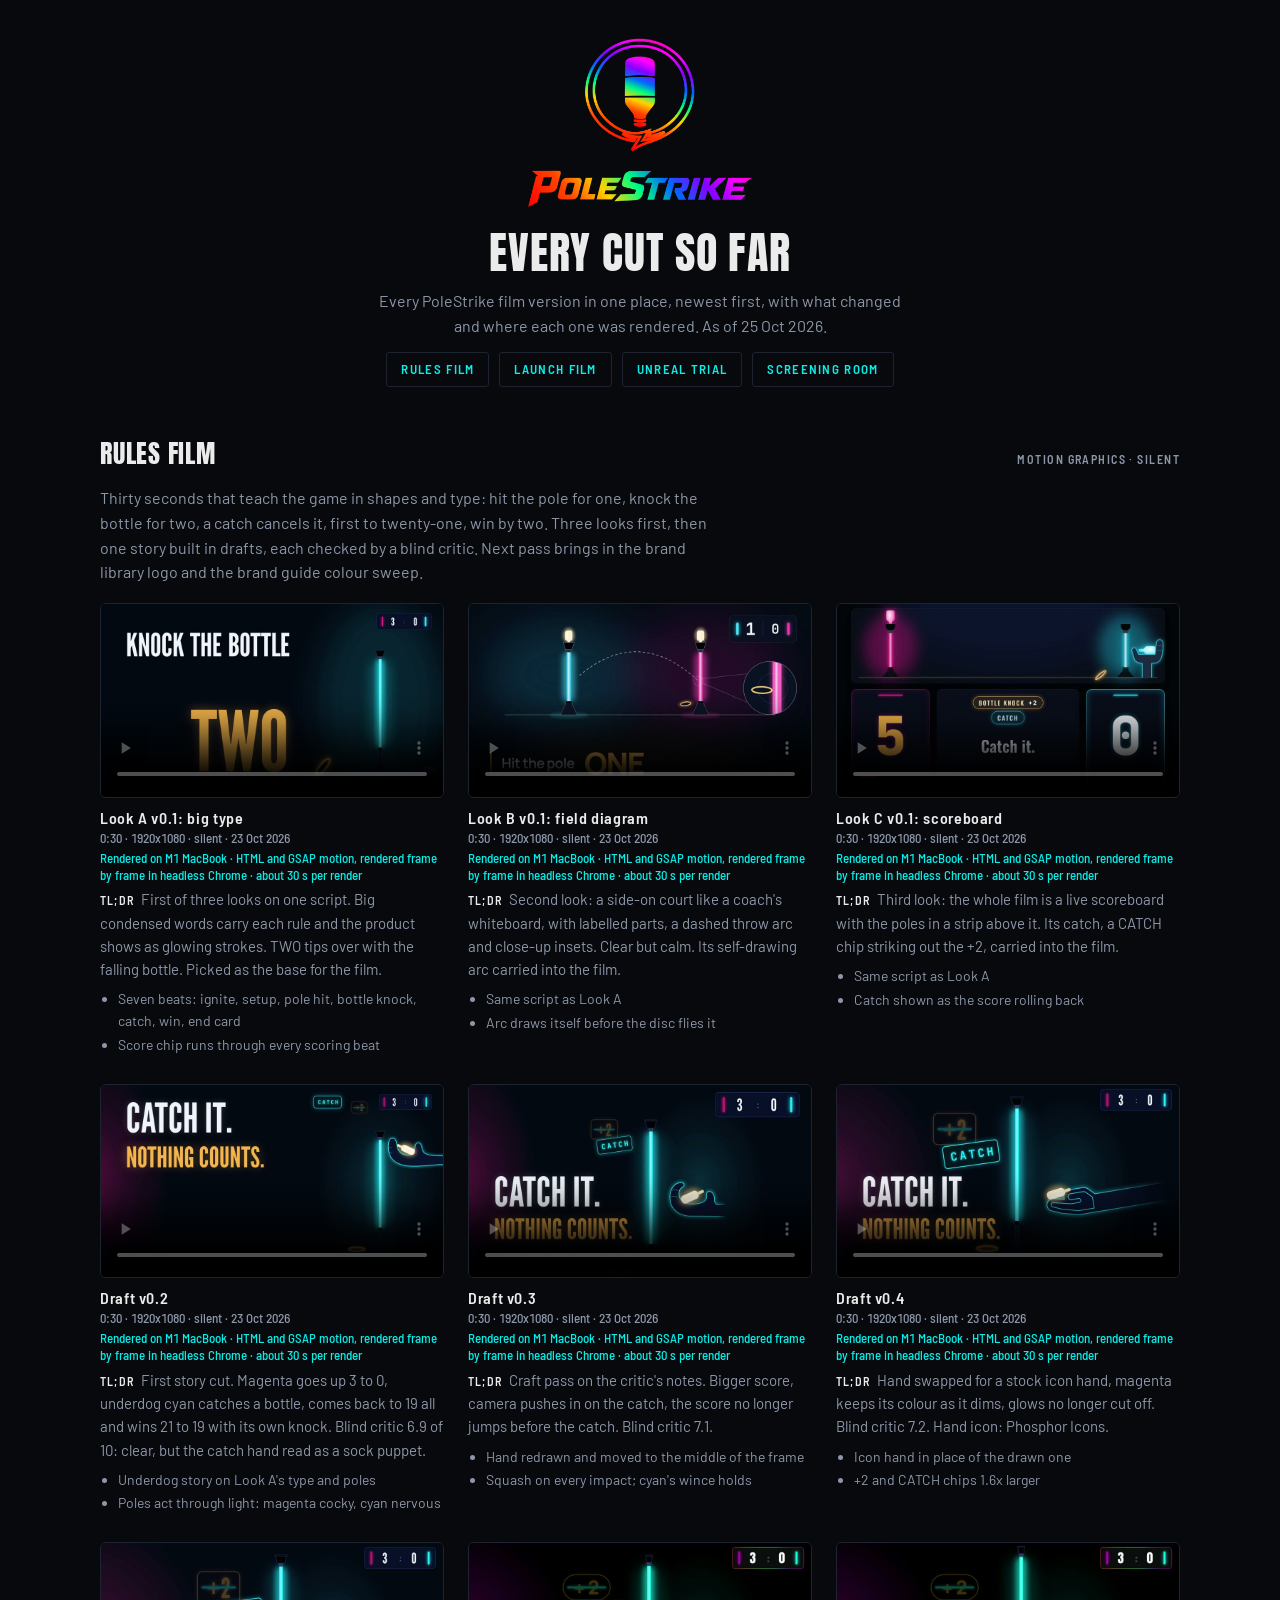
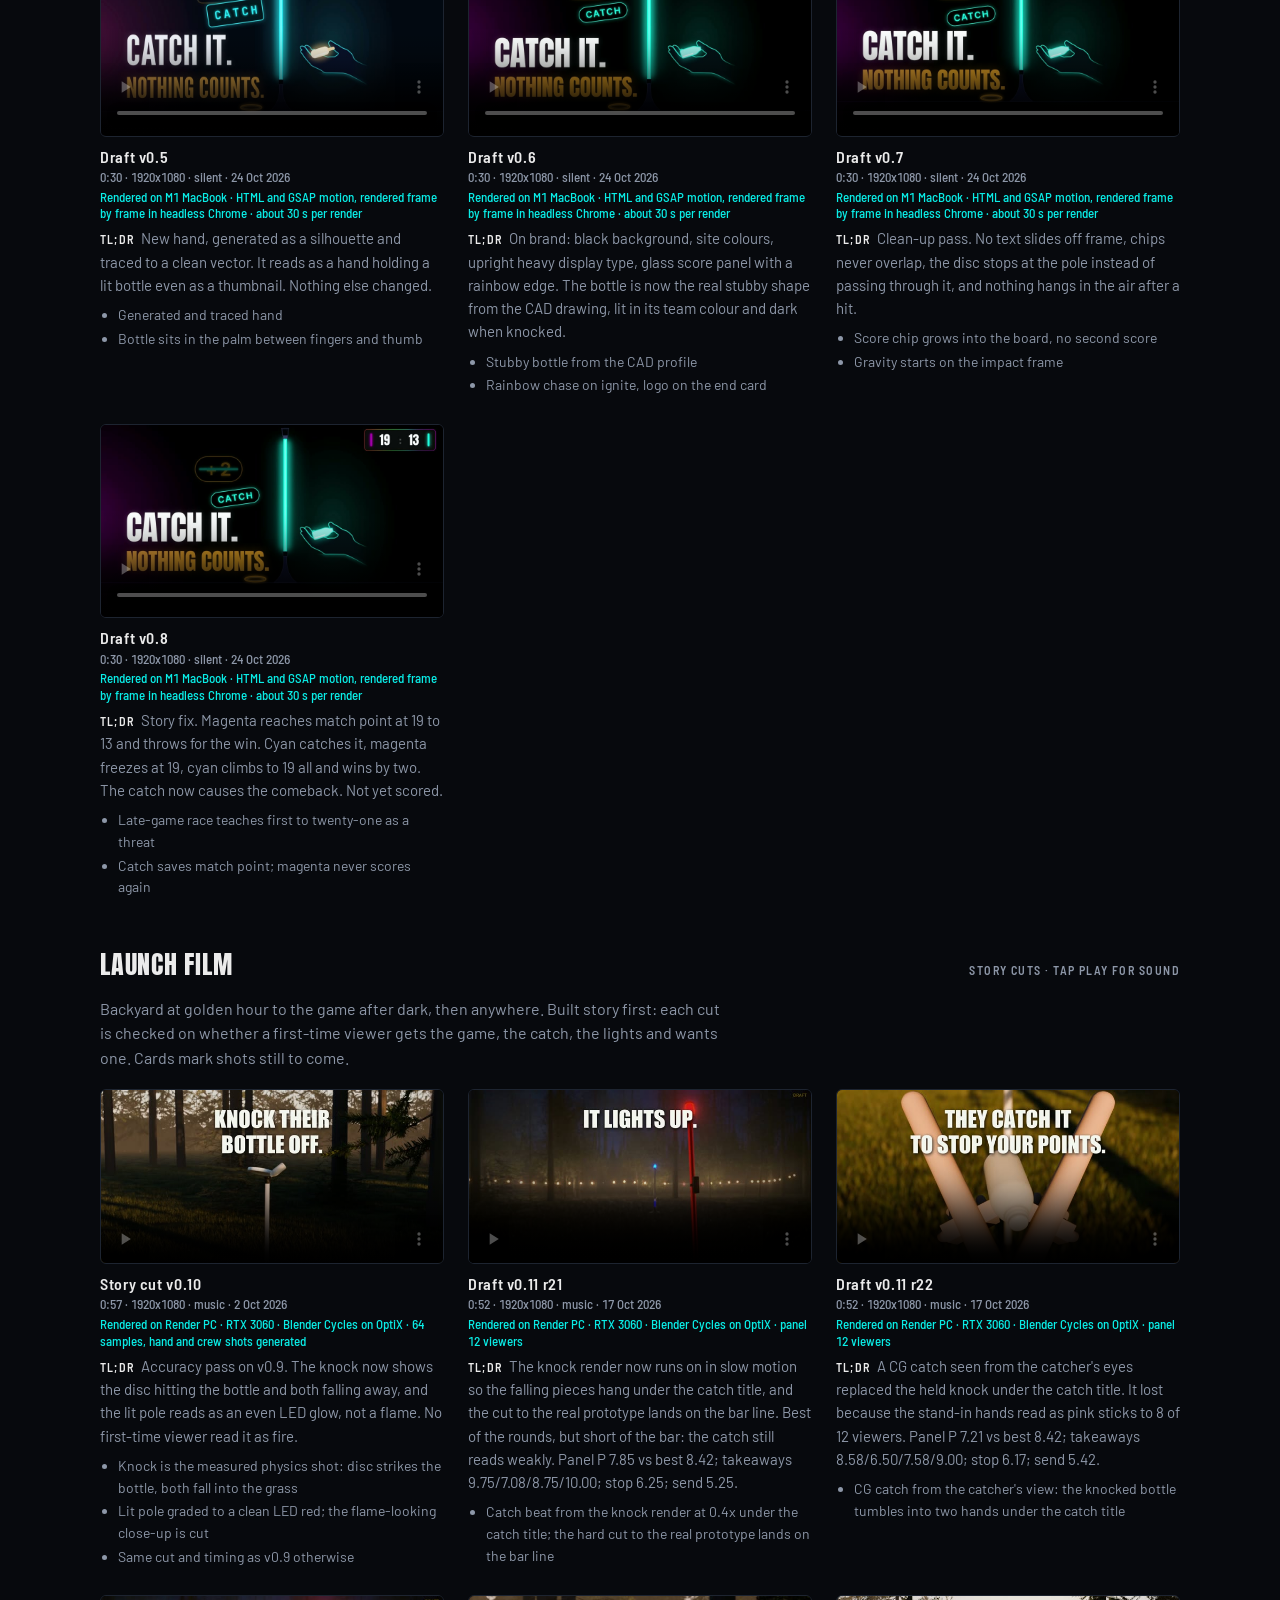
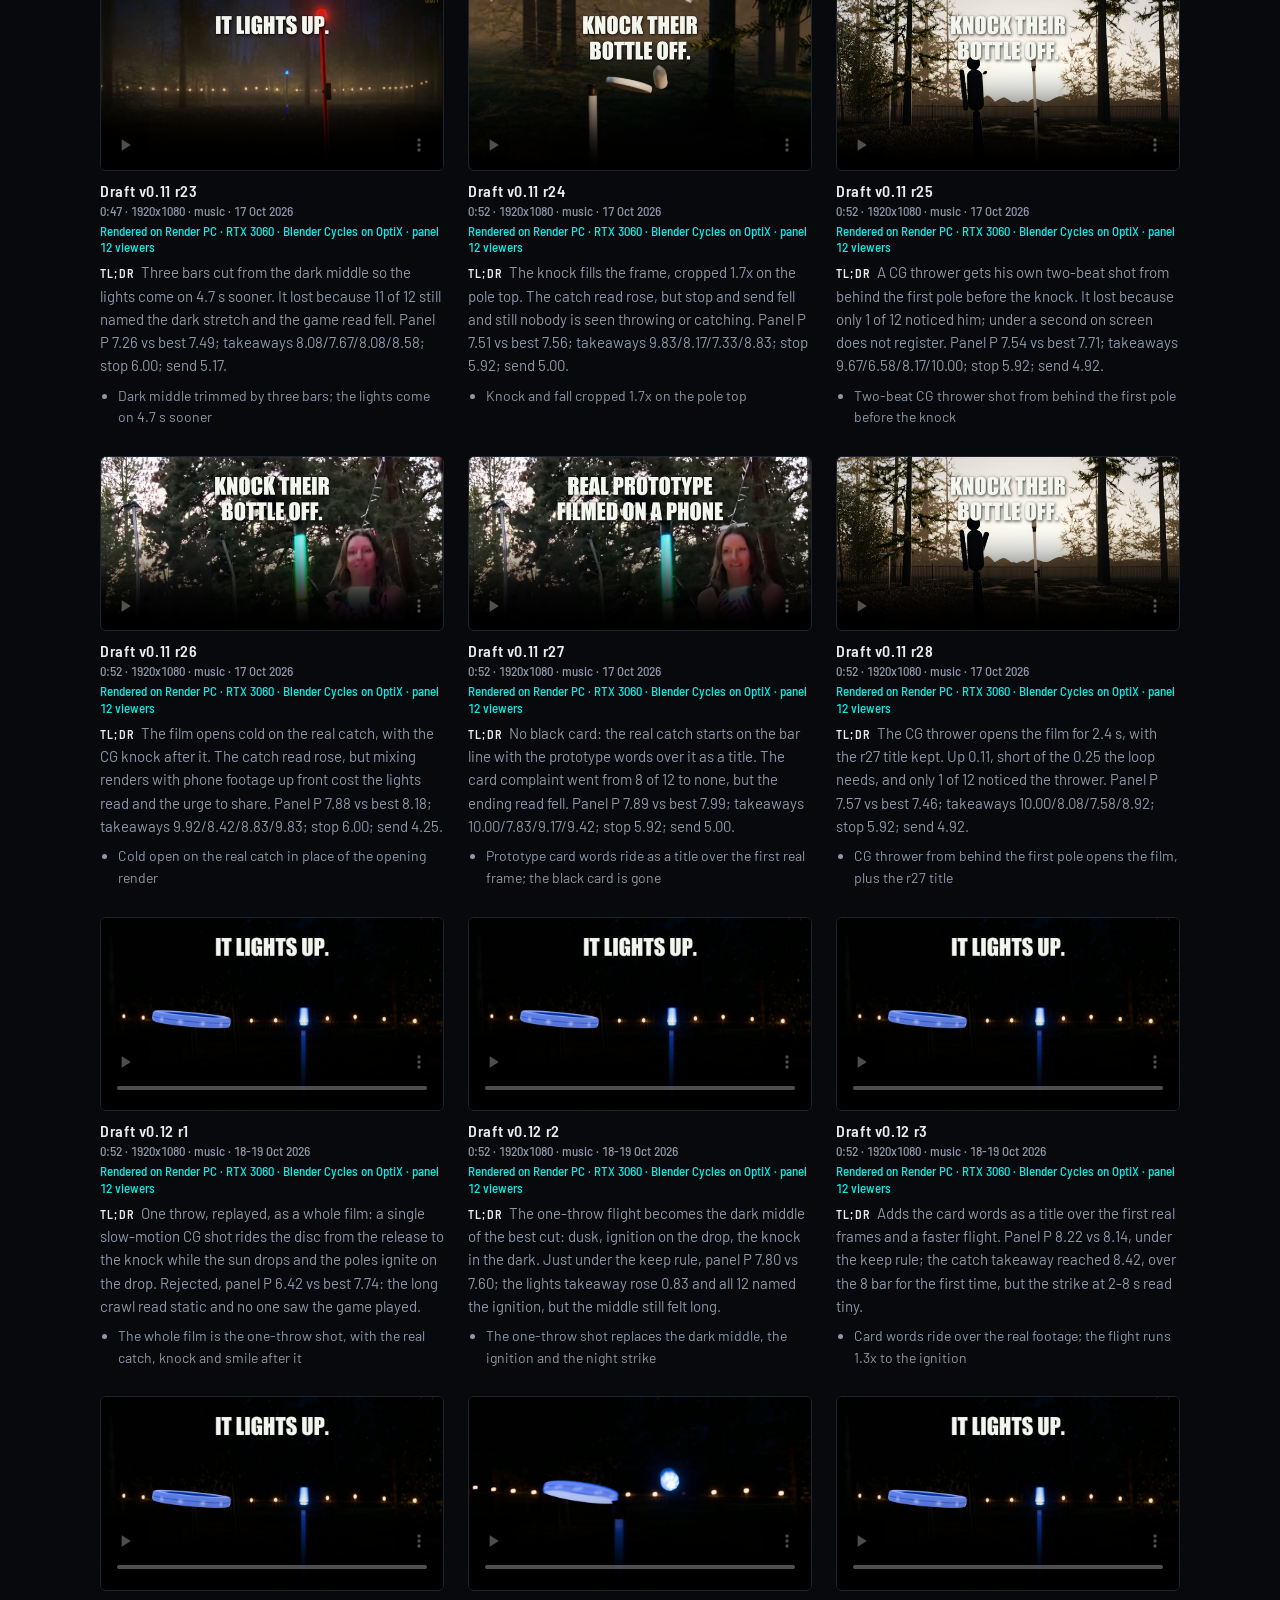
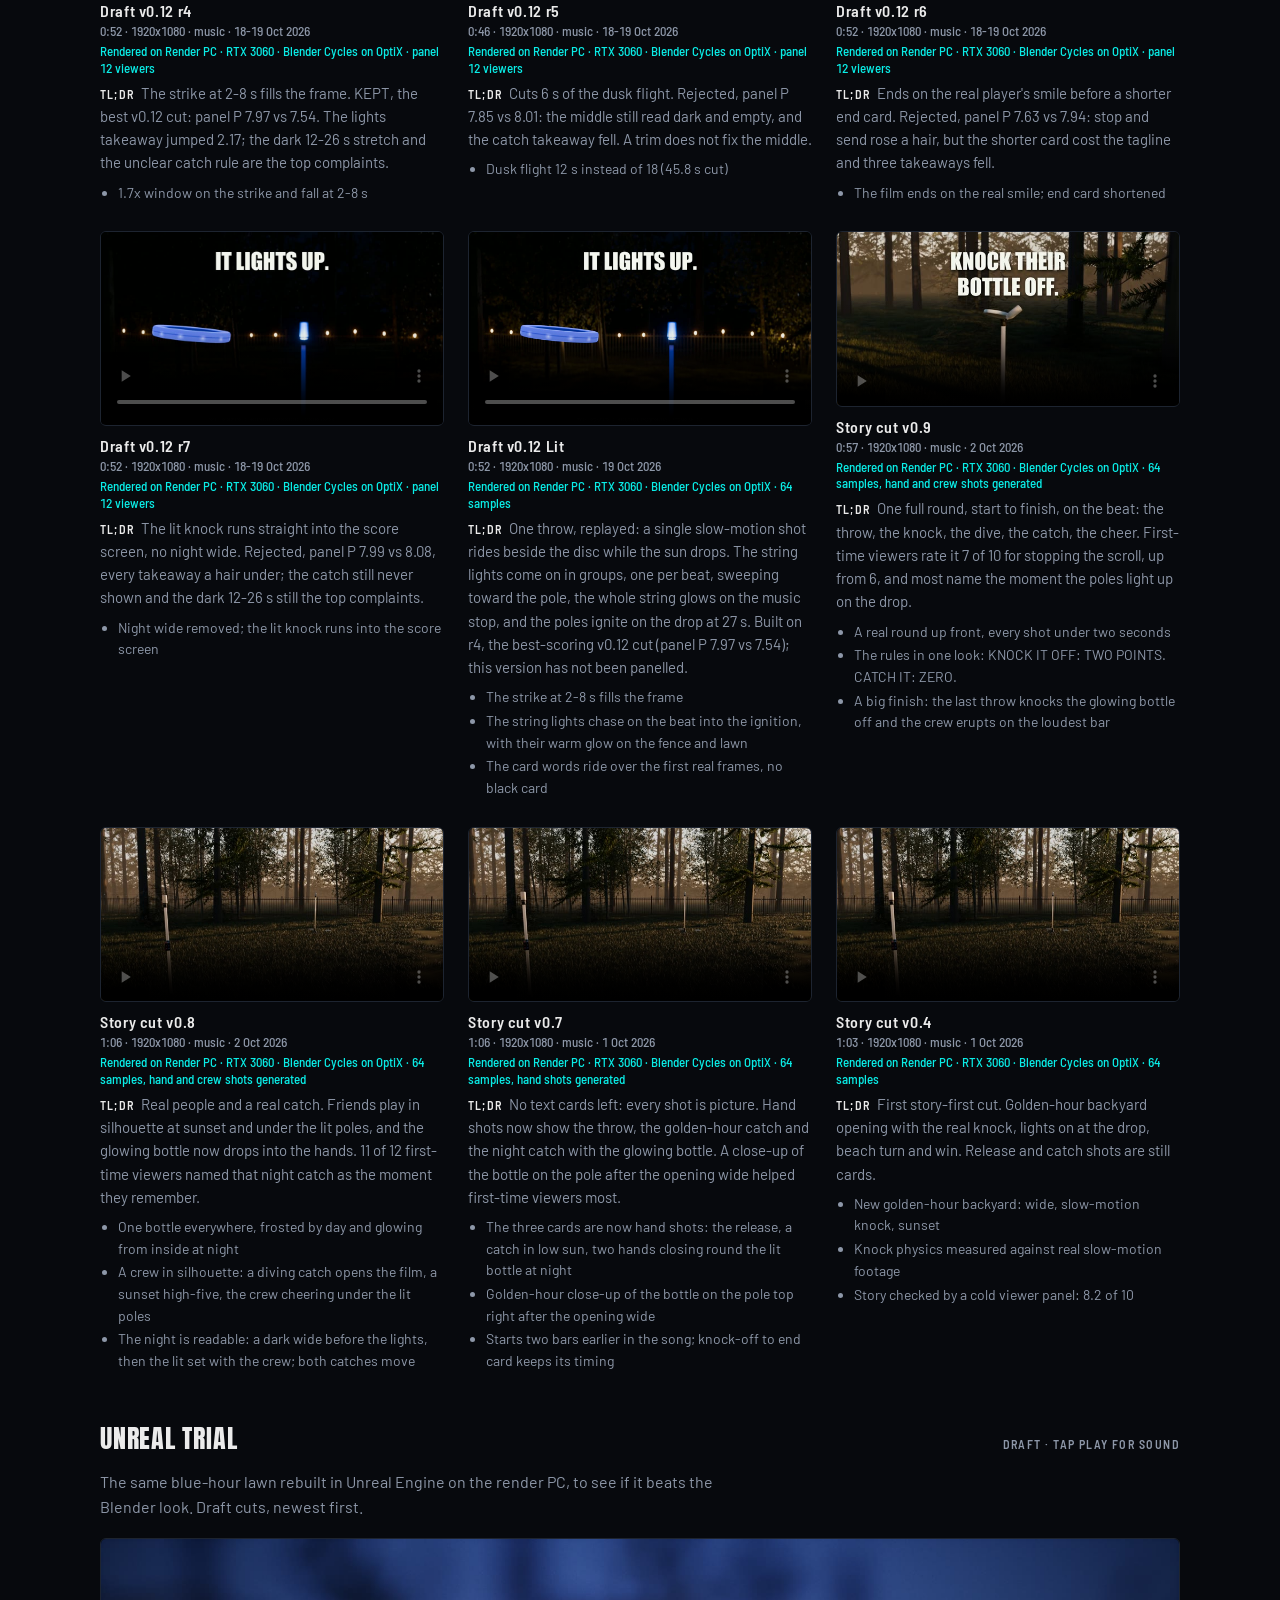
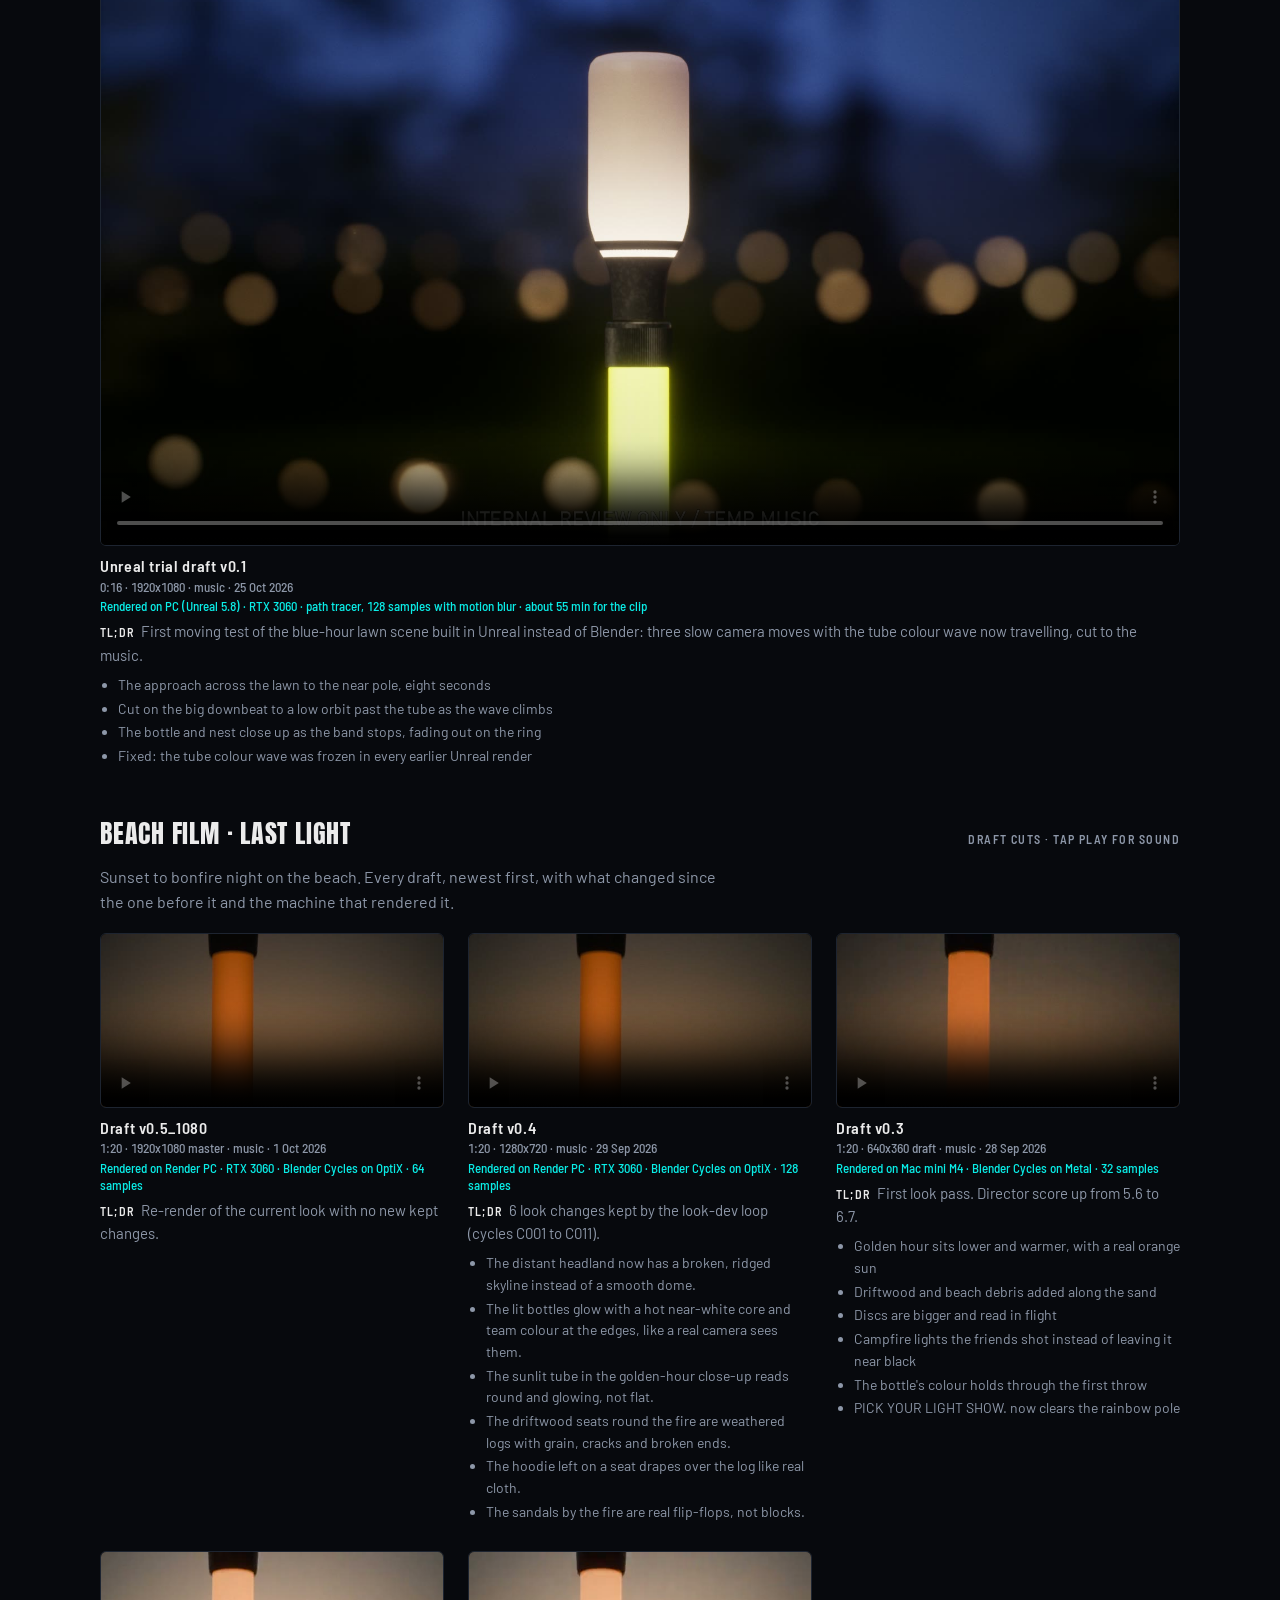
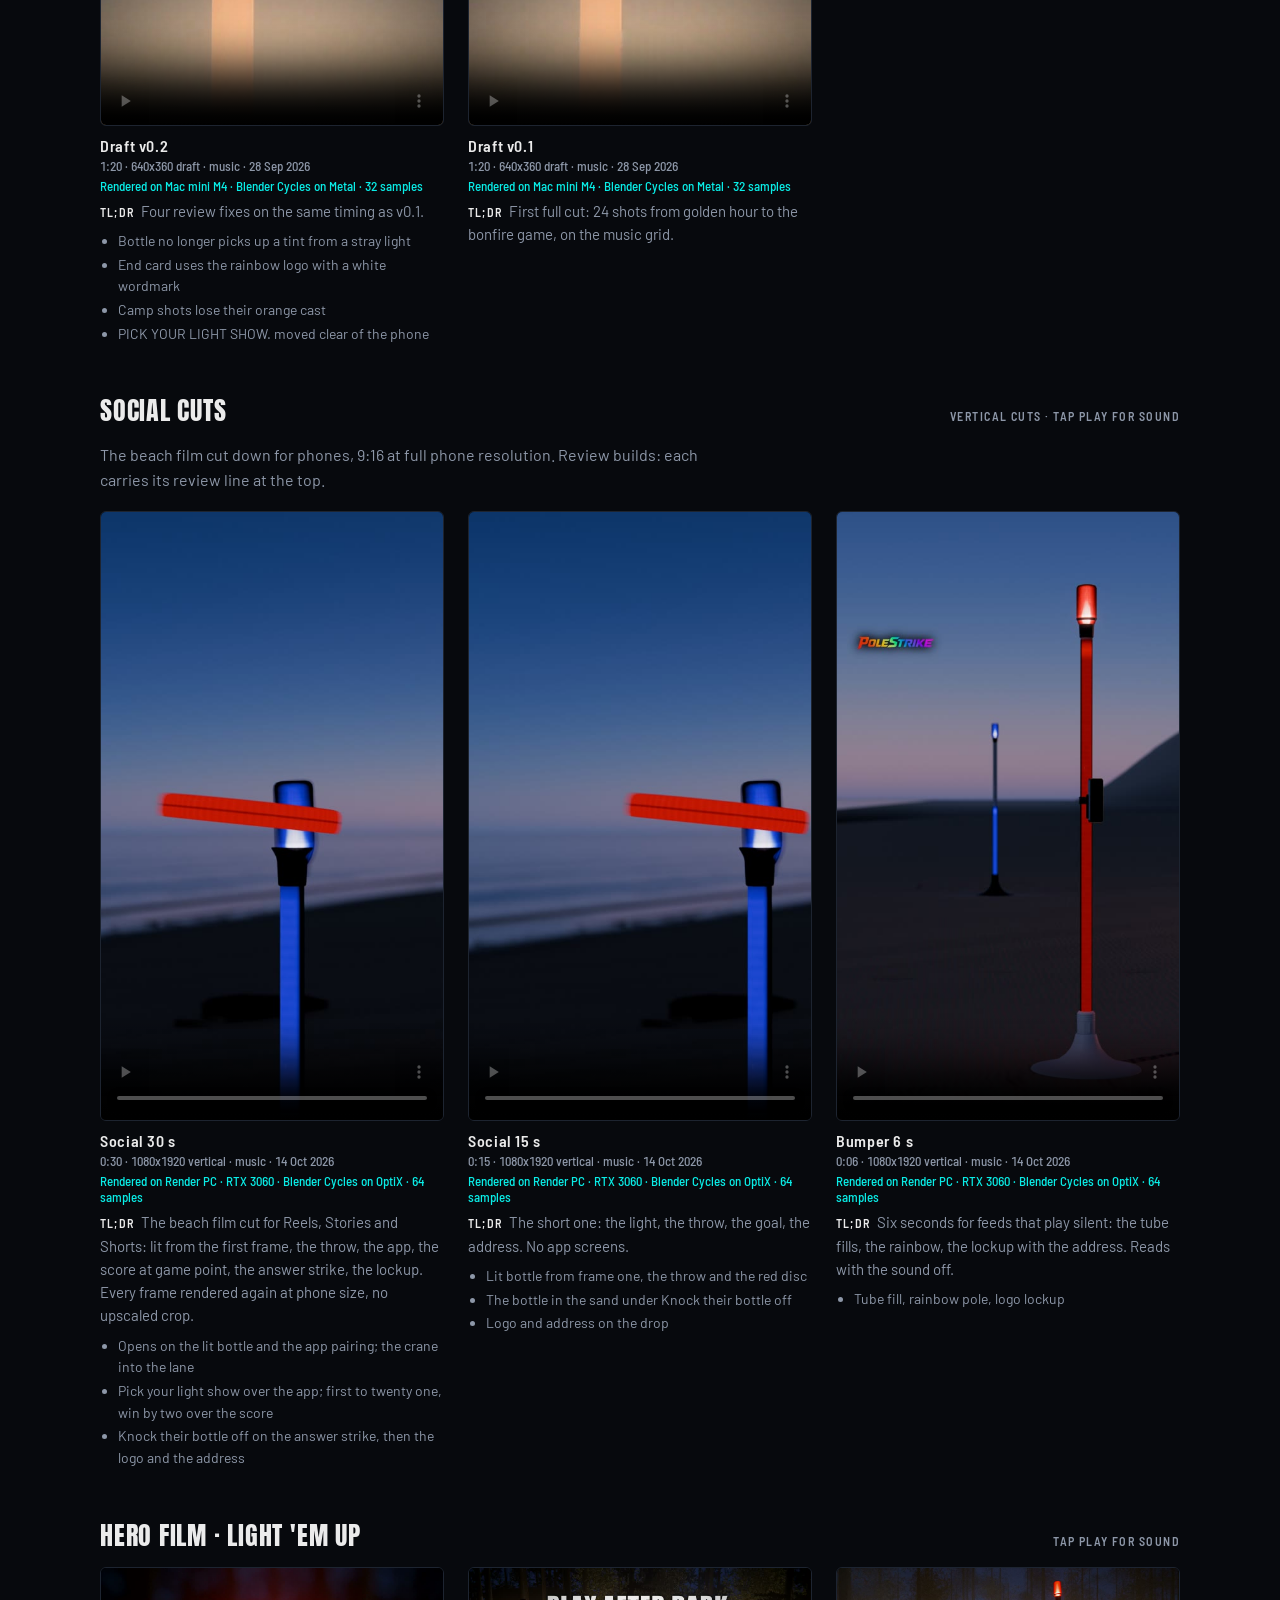
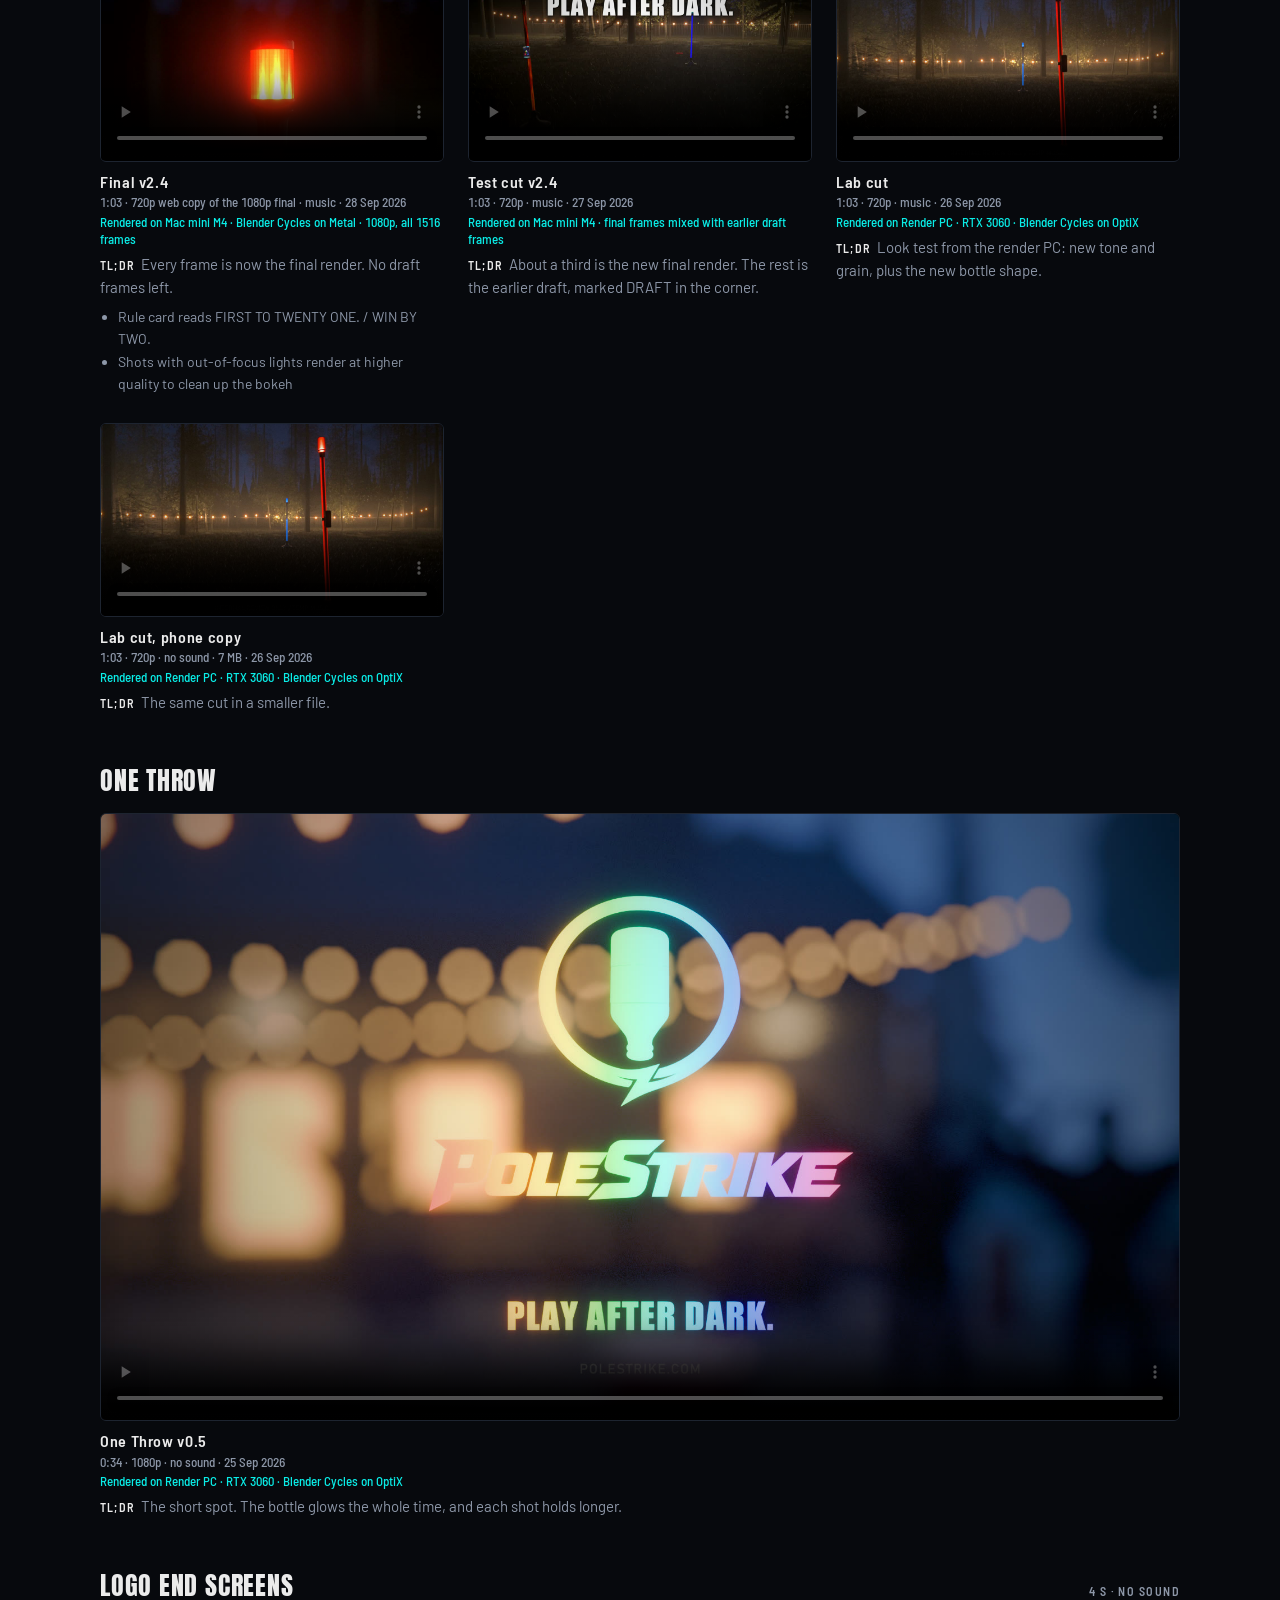
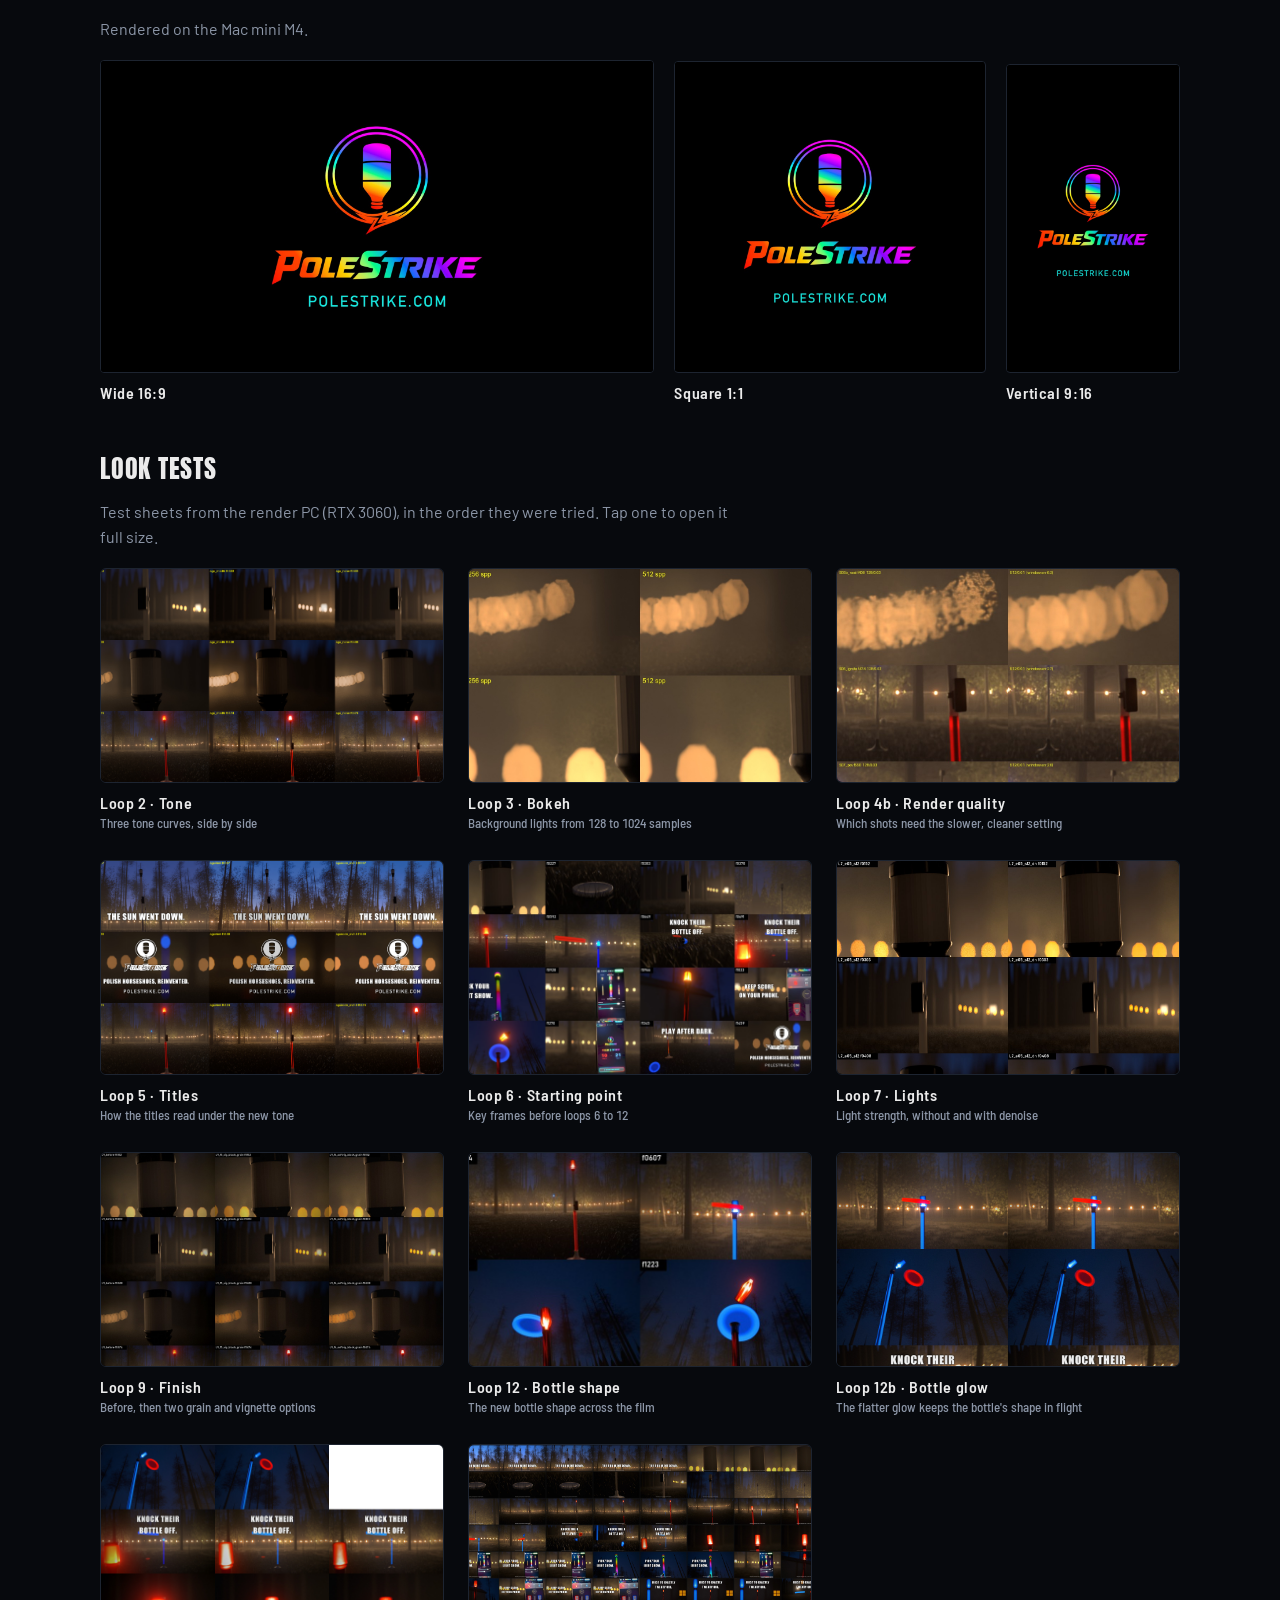
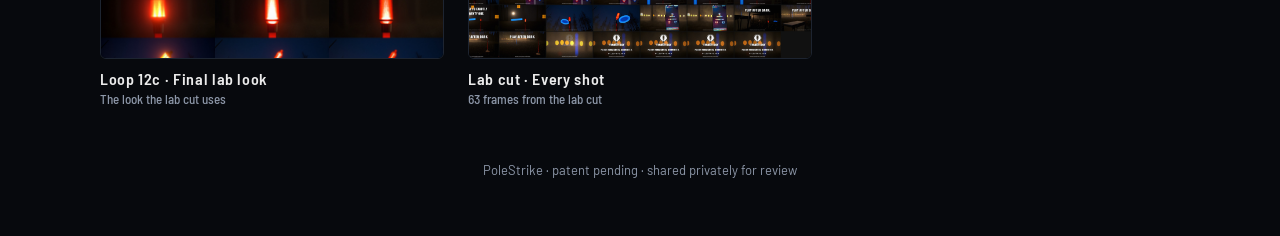
==== commit 977e04cb: "Versions page: Unreal trial draft v0.1 (rendered on PC, Unreal 5.8) New Unreal trial section with a " ====
--- a/versions/index.html
+++ b/versions/index.html
@@ -85,10 +85,10 @@
   <header>
     <img src="../room/logo.png" alt="PoleStrike logo: the rainbow bottle emblem over the PoleStrike wordmark" width="900" height="615">
     <h1>Every cut so far</h1>
-    <p>Every PoleStrike film version in one place, newest first, with what changed and where each one was rendered. As of 24 Oct 2026.</p>
-    <nav aria-label="Sections"><a href="#rules-h">Rules film</a><a href="#launch-h">Launch film</a><a href="#beach-h">Beach film</a><a href="../room/">Screening room</a></nav>
+    <p>Every PoleStrike film version in one place, newest first, with what changed and where each one was rendered. As of 25 Oct 2026.</p>
+    <nav aria-label="Sections"><a href="#rules-h">Rules film</a><a href="#launch-h">Launch film</a><a href="#unreal-h">Unreal trial</a><a href="../room/">Screening room</a></nav>
   </header>
-  <section aria-labelledby="rules-h"><div class="head"><h2 id="rules-h">Rules film</h2><span class="label">Motion graphics · silent</span></div><p class="note">Thirty seconds that teach the game in shapes and type: hit the pole for one, knock the bottle for two, a catch cancels it, first to twenty-one, win by two. Three looks first, then one story built in drafts, each checked by a blind critic. Next pass brings in the brand library logo and the brand guide colour sweep.</p><div class="cuts"><figure><video controls playsinline preload="metadata" poster="rules-lookA-v0.1.jpg" src="rules-lookA-v0.1.mp4"></video><figcaption><b>Look A v0.1: big type</b><span>0:30 · 1920x1080 · silent · 23 Oct 2026</span><span class="where">Rendered on M1 MacBook · HTML and GSAP motion, rendered frame by frame in headless Chrome · about 30 s per render</span><p><strong>TL;DR</strong> First of three looks on one script. Big condensed words carry each rule and the product shows as glowing strokes. TWO tips over with the falling bottle. Picked as the base for the film.</p><ul class="chg"><li>Seven beats: ignite, setup, pole hit, bottle knock, catch, win, end card</li><li>Score chip runs through every scoring beat</li></ul></figcaption></figure><figure><video controls playsinline preload="metadata" poster="rules-lookB-v0.1.jpg" src="rules-lookB-v0.1.mp4"></video><figcaption><b>Look B v0.1: field diagram</b><span>0:30 · 1920x1080 · silent · 23 Oct 2026</span><span class="where">Rendered on M1 MacBook · HTML and GSAP motion, rendered frame by frame in headless Chrome · about 30 s per render</span><p><strong>TL;DR</strong> Second look: a side-on court like a coach&#x27;s whiteboard, with labelled parts, a dashed throw arc and close-up insets. Clear but calm. Its self-drawing arc carried into the film.</p><ul class="chg"><li>Same script as Look A</li><li>Arc draws itself before the disc flies it</li></ul></figcaption></figure><figure><video controls playsinline preload="metadata" poster="rules-lookC-v0.1.jpg" src="rules-lookC-v0.1.mp4"></video><figcaption><b>Look C v0.1: scoreboard</b><span>0:30 · 1920x1080 · silent · 23 Oct 2026</span><span class="where">Rendered on M1 MacBook · HTML and GSAP motion, rendered frame by frame in headless Chrome · about 30 s per render</span><p><strong>TL;DR</strong> Third look: the whole film is a live scoreboard with the poles in a strip above it. Its catch, a CATCH chip striking out the +2, carried into the film.</p><ul class="chg"><li>Same script as Look A</li><li>Catch shown as the score rolling back</li></ul></figcaption></figure><figure><video controls playsinline preload="metadata" poster="rules-v0.2.jpg" src="rules-v0.2.mp4"></video><figcaption><b>Draft v0.2</b><span>0:30 · 1920x1080 · silent · 23 Oct 2026</span><span class="where">Rendered on M1 MacBook · HTML and GSAP motion, rendered frame by frame in headless Chrome · about 30 s per render</span><p><strong>TL;DR</strong> First story cut. Magenta goes up 3 to 0, underdog cyan catches a bottle, comes back to 19 all and wins 21 to 19 with its own knock. Blind critic 6.9 of 10: clear, but the catch hand read as a sock puppet.</p><ul class="chg"><li>Underdog story on Look A&#x27;s type and poles</li><li>Poles act through light: magenta cocky, cyan nervous</li></ul></figcaption></figure><figure><video controls playsinline preload="metadata" poster="rules-v0.3.jpg" src="rules-v0.3.mp4"></video><figcaption><b>Draft v0.3</b><span>0:30 · 1920x1080 · silent · 23 Oct 2026</span><span class="where">Rendered on M1 MacBook · HTML and GSAP motion, rendered frame by frame in headless Chrome · about 30 s per render</span><p><strong>TL;DR</strong> Craft pass on the critic&#x27;s notes. Bigger score, camera pushes in on the catch, the score no longer jumps before the catch. Blind critic 7.1.</p><ul class="chg"><li>Hand redrawn and moved to the middle of the frame</li><li>Squash on every impact; cyan&#x27;s wince holds</li></ul></figcaption></figure><figure><video controls playsinline preload="metadata" poster="rules-v0.4.jpg" src="rules-v0.4.mp4"></video><figcaption><b>Draft v0.4</b><span>0:30 · 1920x1080 · silent · 23 Oct 2026</span><span class="where">Rendered on M1 MacBook · HTML and GSAP motion, rendered frame by frame in headless Chrome · about 30 s per render</span><p><strong>TL;DR</strong> Hand swapped for a stock icon hand, magenta keeps its colour as it dims, glows no longer cut off. Blind critic 7.2. Hand icon: Phosphor Icons.</p><ul class="chg"><li>Icon hand in place of the drawn one</li><li>+2 and CATCH chips 1.6x larger</li></ul></figcaption></figure><figure><video controls playsinline preload="metadata" poster="rules-v0.5.jpg" src="rules-v0.5.mp4"></video><figcaption><b>Draft v0.5</b><span>0:30 · 1920x1080 · silent · 24 Oct 2026</span><span class="where">Rendered on M1 MacBook · HTML and GSAP motion, rendered frame by frame in headless Chrome · about 30 s per render</span><p><strong>TL;DR</strong> New hand, generated as a silhouette and traced to a clean vector. It reads as a hand holding a lit bottle even as a thumbnail. Nothing else changed.</p><ul class="chg"><li>Generated and traced hand</li><li>Bottle sits in the palm between fingers and thumb</li></ul></figcaption></figure><figure><video controls playsinline preload="metadata" poster="rules-v0.6.jpg" src="rules-v0.6.mp4"></video><figcaption><b>Draft v0.6</b><span>0:30 · 1920x1080 · silent · 24 Oct 2026</span><span class="where">Rendered on M1 MacBook · HTML and GSAP motion, rendered frame by frame in headless Chrome · about 30 s per render</span><p><strong>TL;DR</strong> On brand: black background, site colours, upright heavy display type, glass score panel with a rainbow edge. The bottle is now the real stubby shape from the CAD drawing, lit in its team colour and dark when knocked.</p><ul class="chg"><li>Stubby bottle from the CAD profile</li><li>Rainbow chase on ignite, logo on the end card</li></ul></figcaption></figure><figure><video controls playsinline preload="metadata" poster="rules-v0.7.jpg" src="rules-v0.7.mp4"></video><figcaption><b>Draft v0.7</b><span>0:30 · 1920x1080 · silent · 24 Oct 2026</span><span class="where">Rendered on M1 MacBook · HTML and GSAP motion, rendered frame by frame in headless Chrome · about 30 s per render</span><p><strong>TL;DR</strong> Clean-up pass. No text slides off frame, chips never overlap, the disc stops at the pole instead of passing through it, and nothing hangs in the air after a hit.</p><ul class="chg"><li>Score chip grows into the board, no second score</li><li>Gravity starts on the impact frame</li></ul></figcaption></figure><figure><video controls playsinline preload="metadata" poster="rules-v0.8.jpg" src="rules-v0.8.mp4"></video><figcaption><b>Draft v0.8</b><span>0:30 · 1920x1080 · silent · 24 Oct 2026</span><span class="where">Rendered on M1 MacBook · HTML and GSAP motion, rendered frame by frame in headless Chrome · about 30 s per render</span><p><strong>TL;DR</strong> Story fix. Magenta reaches match point at 19 to 13 and throws for the win. Cyan catches it, magenta freezes at 19, cyan climbs to 19 all and wins by two. The catch now causes the comeback. Not yet scored.</p><ul class="chg"><li>Late-game race teaches first to twenty-one as a threat</li><li>Catch saves match point; magenta never scores again</li></ul></figcaption></figure></div></section><section aria-labelledby="launch-h"><div class="head"><h2 id="launch-h">Launch film</h2><span class="label">Story cuts · tap play for sound</span></div><p class="note">Backyard at golden hour to the game after dark, then anywhere. Built story first: each cut is checked on whether a first-time viewer gets the game, the catch, the lights and wants one. Cards mark shots still to come.</p><div class="cuts"><figure><video controls playsinline preload="metadata" poster="launch-v0.10.jpg" src="launch-v0.10.mp4"></video><figcaption><b>Story cut v0.10</b><span>0:57 · 1920x1080 · music · 2 Oct 2026</span><span class="where">Rendered on Render PC · RTX 3060 · Blender Cycles on OptiX · 64 samples, hand and crew shots generated</span><p><strong>TL;DR</strong> Accuracy pass on v0.9. The knock now shows the disc hitting the bottle and both falling away, and the lit pole reads as an even LED glow, not a flame. No first-time viewer read it as fire.</p><ul class="chg"><li>Knock is the measured physics shot: disc strikes the bottle, both fall into the grass</li><li>Lit pole graded to a clean LED red; the flame-looking close-up is cut</li><li>Same cut and timing as v0.9 otherwise</li></ul></figcaption></figure><figure><video controls playsinline preload="metadata" poster="launch-v0.11r21.jpg" src="launch-v0.11r21.mp4"></video><figcaption><b>Draft v0.11 r21</b><span>0:52 · 1920x1080 · music · 17 Oct 2026</span><span class="where">Rendered on Render PC · RTX 3060 · Blender Cycles on OptiX · panel 12 viewers</span><p><strong>TL;DR</strong> The knock render now runs on in slow motion so the falling pieces hang under the catch title, and the cut to the real prototype lands on the bar line. Best of the rounds, but short of the bar: the catch still reads weakly. Panel P 7.85 vs best 8.42; takeaways 9.75/7.08/8.75/10.00; stop 6.25; send 5.25.</p><ul class="chg"><li>Catch beat from the knock render at 0.4x under the catch title; the hard cut to the real prototype lands on the bar line</li></ul></figcaption></figure><figure><video controls playsinline preload="metadata" poster="launch-v0.11r22.jpg" src="launch-v0.11r22.mp4"></video><figcaption><b>Draft v0.11 r22</b><span>0:52 · 1920x1080 · music · 17 Oct 2026</span><span class="where">Rendered on Render PC · RTX 3060 · Blender Cycles on OptiX · panel 12 viewers</span><p><strong>TL;DR</strong> A CG catch seen from the catcher&#x27;s eyes replaced the held knock under the catch title. It lost because the stand-in hands read as pink sticks to 8 of 12 viewers. Panel P 7.21 vs best 8.42; takeaways 8.58/6.50/7.58/9.00; stop 6.17; send 5.42.</p><ul class="chg"><li>CG catch from the catcher&#x27;s view: the knocked bottle tumbles into two hands under the catch title</li></ul></figcaption></figure><figure><video controls playsinline preload="metadata" poster="launch-v0.11r23.jpg" src="launch-v0.11r23.mp4"></video><figcaption><b>Draft v0.11 r23</b><span>0:47 · 1920x1080 · music · 17 Oct 2026</span><span class="where">Rendered on Render PC · RTX 3060 · Blender Cycles on OptiX · panel 12 viewers</span><p><strong>TL;DR</strong> Three bars cut from the dark middle so the lights come on 4.7 s sooner. It lost because 11 of 12 still named the dark stretch and the game read fell. Panel P 7.26 vs best 7.49; takeaways 8.08/7.67/8.08/8.58; stop 6.00; send 5.17.</p><ul class="chg"><li>Dark middle trimmed by three bars; the lights come on 4.7 s sooner</li></ul></figcaption></figure><figure><video controls playsinline preload="metadata" poster="launch-v0.11r24.jpg" src="launch-v0.11r24.mp4"></video><figcaption><b>Draft v0.11 r24</b><span>0:52 · 1920x1080 · music · 17 Oct 2026</span><span class="where">Rendered on Render PC · RTX 3060 · Blender Cycles on OptiX · panel 12 viewers</span><p><strong>TL;DR</strong> The knock fills the frame, cropped 1.7x on the pole top. The catch read rose, but stop and send fell and still nobody is seen throwing or catching. Panel P 7.51 vs best 7.56; takeaways 9.83/8.17/7.33/8.83; stop 5.92; send 5.00.</p><ul class="chg"><li>Knock and fall cropped 1.7x on the pole top</li></ul></figcaption></figure><figure><video controls playsinline preload="metadata" poster="launch-v0.11r25.jpg" src="launch-v0.11r25.mp4"></video><figcaption><b>Draft v0.11 r25</b><span>0:52 · 1920x1080 · music · 17 Oct 2026</span><span class="where">Rendered on Render PC · RTX 3060 · Blender Cycles on OptiX · panel 12 viewers</span><p><strong>TL;DR</strong> A CG thrower gets his own two-beat shot from behind the first pole before the knock. It lost because only 1 of 12 noticed him; under a second on screen does not register. Panel P 7.54 vs best 7.71; takeaways 9.67/6.58/8.17/10.00; stop 5.92; send 4.92.</p><ul class="chg"><li>Two-beat CG thrower shot from behind the first pole before the knock</li></ul></figcaption></figure><figure><video controls playsinline preload="metadata" poster="launch-v0.11r26.jpg" src="launch-v0.11r26.mp4"></video><figcaption><b>Draft v0.11 r26</b><span>0:52 · 1920x1080 · music · 17 Oct 2026</span><span class="where">Rendered on Render PC · RTX 3060 · Blender Cycles on OptiX · panel 12 viewers</span><p><strong>TL;DR</strong> The film opens cold on the real catch, with the CG knock after it. The catch read rose, but mixing renders with phone footage up front cost the lights read and the urge to share. Panel P 7.88 vs best 8.18; takeaways 9.92/8.42/8.83/9.83; stop 6.00; send 4.25.</p><ul class="chg"><li>Cold open on the real catch in place of the opening render</li></ul></figcaption></figure><figure><video controls playsinline preload="metadata" poster="launch-v0.11r27.jpg" src="launch-v0.11r27.mp4"></video><figcaption><b>Draft v0.11 r27</b><span>0:52 · 1920x1080 · music · 17 Oct 2026</span><span class="where">Rendered on Render PC · RTX 3060 · Blender Cycles on OptiX · panel 12 viewers</span><p><strong>TL;DR</strong> No black card: the real catch starts on the bar line with the prototype words over it as a title. The card complaint went from 8 of 12 to none, but the ending read fell. Panel P 7.89 vs best 7.99; takeaways 10.00/7.83/9.17/9.42; stop 5.92; send 5.00.</p><ul class="chg"><li>Prototype card words ride as a title over the first real frame; the black card is gone</li></ul></figcaption></figure><figure><video controls playsinline preload="metadata" poster="launch-v0.11r28.jpg" src="launch-v0.11r28.mp4"></video><figcaption><b>Draft v0.11 r28</b><span>0:52 · 1920x1080 · music · 17 Oct 2026</span><span class="where">Rendered on Render PC · RTX 3060 · Blender Cycles on OptiX · panel 12 viewers</span><p><strong>TL;DR</strong> The CG thrower opens the film for 2.4 s, with the r27 title kept. Up 0.11, short of the 0.25 the loop needs, and only 1 of 12 noticed the thrower. Panel P 7.57 vs best 7.46; takeaways 10.00/8.08/7.58/8.92; stop 5.92; send 4.92.</p><ul class="chg"><li>CG thrower from behind the first pole opens the film, plus the r27 title</li></ul></figcaption></figure><figure><video controls playsinline preload="metadata" poster="launch-v0.12r1.jpg" src="launch-v0.12r1.mp4"></video><figcaption><b>Draft v0.12 r1</b><span>0:52 · 1920x1080 · music · 18-19 Oct 2026</span><span class="where">Rendered on Render PC · RTX 3060 · Blender Cycles on OptiX · panel 12 viewers</span><p><strong>TL;DR</strong> One throw, replayed, as a whole film: a single slow-motion CG shot rides the disc from the release to the knock while the sun drops and the poles ignite on the drop. Rejected, panel P 6.42 vs best 7.74: the long crawl read static and no one saw the game played.</p><ul class="chg"><li>The whole film is the one-throw shot, with the real catch, knock and smile after it</li></ul></figcaption></figure><figure><video controls playsinline preload="metadata" poster="launch-v0.12r2.jpg" src="launch-v0.12r2.mp4"></video><figcaption><b>Draft v0.12 r2</b><span>0:52 · 1920x1080 · music · 18-19 Oct 2026</span><span class="where">Rendered on Render PC · RTX 3060 · Blender Cycles on OptiX · panel 12 viewers</span><p><strong>TL;DR</strong> The one-throw flight becomes the dark middle of the best cut: dusk, ignition on the drop, the knock in the dark. Just under the keep rule, panel P 7.80 vs 7.60; the lights takeaway rose 0.83 and all 12 named the ignition, but the middle still felt long.</p><ul class="chg"><li>The one-throw shot replaces the dark middle, the ignition and the night strike</li></ul></figcaption></figure><figure><video controls playsinline preload="metadata" poster="launch-v0.12r3.jpg" src="launch-v0.12r3.mp4"></video><figcaption><b>Draft v0.12 r3</b><span>0:52 · 1920x1080 · music · 18-19 Oct 2026</span><span class="where">Rendered on Render PC · RTX 3060 · Blender Cycles on OptiX · panel 12 viewers</span><p><strong>TL;DR</strong> Adds the card words as a title over the first real frames and a faster flight. Panel P 8.22 vs 8.14, under the keep rule; the catch takeaway reached 8.42, over the 8 bar for the first time, but the strike at 2-8 s read tiny.</p><ul class="chg"><li>Card words ride over the real footage; the flight runs 1.3x to the ignition</li></ul></figcaption></figure><figure><video controls playsinline preload="metadata" poster="launch-v0.12r4.jpg" src="launch-v0.12r4.mp4"></video><figcaption><b>Draft v0.12 r4</b><span>0:52 · 1920x1080 · music · 18-19 Oct 2026</span><span class="where">Rendered on Render PC · RTX 3060 · Blender Cycles on OptiX · panel 12 viewers</span><p><strong>TL;DR</strong> The strike at 2-8 s fills the frame. KEPT, the best v0.12 cut: panel P 7.97 vs 7.54. The lights takeaway jumped 2.17; the dark 12-26 s stretch and the unclear catch rule are the top complaints.</p><ul class="chg"><li>1.7x window on the strike and fall at 2-8 s</li></ul></figcaption></figure><figure><video controls playsinline preload="metadata" poster="launch-v0.12r5.jpg" src="launch-v0.12r5.mp4"></video><figcaption><b>Draft v0.12 r5</b><span>0:46 · 1920x1080 · music · 18-19 Oct 2026</span><span class="where">Rendered on Render PC · RTX 3060 · Blender Cycles on OptiX · panel 12 viewers</span><p><strong>TL;DR</strong> Cuts 6 s of the dusk flight. Rejected, panel P 7.85 vs 8.01: the middle still read dark and empty, and the catch takeaway fell. A trim does not fix the middle.</p><ul class="chg"><li>Dusk flight 12 s instead of 18 (45.8 s cut)</li></ul></figcaption></figure><figure><video controls playsinline preload="metadata" poster="launch-v0.12r6.jpg" src="launch-v0.12r6.mp4"></video><figcaption><b>Draft v0.12 r6</b><span>0:52 · 1920x1080 · music · 18-19 Oct 2026</span><span class="where">Rendered on Render PC · RTX 3060 · Blender Cycles on OptiX · panel 12 viewers</span><p><strong>TL;DR</strong> Ends on the real player&#x27;s smile before a shorter end card. Rejected, panel P 7.63 vs 7.94: stop and send rose a hair, but the shorter card cost the tagline and three takeaways fell.</p><ul class="chg"><li>The film ends on the real smile; end card shortened</li></ul></figcaption></figure><figure><video controls playsinline preload="metadata" poster="launch-v0.12r7.jpg" src="launch-v0.12r7.mp4"></video><figcaption><b>Draft v0.12 r7</b><span>0:52 · 1920x1080 · music · 18-19 Oct 2026</span><span class="where">Rendered on Render PC · RTX 3060 · Blender Cycles on OptiX · panel 12 viewers</span><p><strong>TL;DR</strong> The lit knock runs straight into the score screen, no night wide. Rejected, panel P 7.99 vs 8.08, every takeaway a hair under; the catch still never shown and the dark 12-26 s still the top complaints.</p><ul class="chg"><li>Night wide removed; the lit knock runs into the score screen</li></ul></figcaption></figure><figure><video controls playsinline preload="metadata" poster="launch-v0.12lit.jpg" src="launch-v0.12lit.mp4"></video><figcaption><b>Draft v0.12 Lit</b><span>0:52 · 1920x1080 · music · 19 Oct 2026</span><span class="where">Rendered on Render PC · RTX 3060 · Blender Cycles on OptiX · 64 samples</span><p><strong>TL;DR</strong> One throw, replayed: a single slow-motion shot rides beside the disc while the sun drops. The string lights come on in groups, one per beat, sweeping toward the pole, the whole string glows on the music stop, and the poles ignite on the drop at 27 s. Built on r4, the best-scoring v0.12 cut (panel P 7.97 vs 7.54); this version has not been panelled.</p><ul class="chg"><li>The strike at 2-8 s fills the frame</li><li>The string lights chase on the beat into the ignition, with their warm glow on the fence and lawn</li><li>The card words ride over the first real frames, no black card</li></ul></figcaption></figure><figure><video controls playsinline preload="metadata" poster="launch-v0.9.jpg" src="launch-v0.9.mp4"></video><figcaption><b>Story cut v0.9</b><span>0:57 · 1920x1080 · music · 2 Oct 2026</span><span class="where">Rendered on Render PC · RTX 3060 · Blender Cycles on OptiX · 64 samples, hand and crew shots generated</span><p><strong>TL;DR</strong> One full round, start to finish, on the beat: the throw, the knock, the dive, the catch, the cheer. First-time viewers rate it 7 of 10 for stopping the scroll, up from 6, and most name the moment the poles light up on the drop.</p><ul class="chg"><li>A real round up front, every shot under two seconds</li><li>The rules in one look: KNOCK IT OFF: TWO POINTS. CATCH IT: ZERO.</li><li>A big finish: the last throw knocks the glowing bottle off and the crew erupts on the loudest bar</li></ul></figcaption></figure><figure><video controls playsinline preload="metadata" poster="launch-v0.8.jpg" src="launch-v0.8.mp4"></video><figcaption><b>Story cut v0.8</b><span>1:06 · 1920x1080 · music · 2 Oct 2026</span><span class="where">Rendered on Render PC · RTX 3060 · Blender Cycles on OptiX · 64 samples, hand and crew shots generated</span><p><strong>TL;DR</strong> Real people and a real catch. Friends play in silhouette at sunset and under the lit poles, and the glowing bottle now drops into the hands. 11 of 12 first-time viewers named that night catch as the moment they remember.</p><ul class="chg"><li>One bottle everywhere, frosted by day and glowing from inside at night</li><li>A crew in silhouette: a diving catch opens the film, a sunset high-five, the crew cheering under the lit poles</li><li>The night is readable: a dark wide before the lights, then the lit set with the crew; both catches move</li></ul></figcaption></figure><figure><video controls playsinline preload="metadata" poster="launch-v0.7.jpg" src="launch-v0.7.mp4"></video><figcaption><b>Story cut v0.7</b><span>1:06 · 1920x1080 · music · 1 Oct 2026</span><span class="where">Rendered on Render PC · RTX 3060 · Blender Cycles on OptiX · 64 samples, hand shots generated</span><p><strong>TL;DR</strong> No text cards left: every shot is picture. Hand shots now show the throw, the golden-hour catch and the night catch with the glowing bottle. A close-up of the bottle on the pole after the opening wide helped first-time viewers most.</p><ul class="chg"><li>The three cards are now hand shots: the release, a catch in low sun, two hands closing round the lit bottle at night</li><li>Golden-hour close-up of the bottle on the pole top right after the opening wide</li><li>Starts two bars earlier in the song; knock-off to end card keeps its timing</li></ul></figcaption></figure><figure><video controls playsinline preload="metadata" poster="launch-v0.4.jpg" src="launch-v0.4.mp4"></video><figcaption><b>Story cut v0.4</b><span>1:03 · 1920x1080 · music · 1 Oct 2026</span><span class="where">Rendered on Render PC · RTX 3060 · Blender Cycles on OptiX · 64 samples</span><p><strong>TL;DR</strong> First story-first cut. Golden-hour backyard opening with the real knock, lights on at the drop, beach turn and win. Release and catch shots are still cards.</p><ul class="chg"><li>New golden-hour backyard: wide, slow-motion knock, sunset</li><li>Knock physics measured against real slow-motion footage</li><li>Story checked by a cold viewer panel: 8.2 of 10</li></ul></figcaption></figure></div></section><section aria-labelledby="beach-h"><div class="head"><h2 id="beach-h">Beach film · Last Light</h2><span class="label">Draft cuts · tap play for sound</span></div><p class="note">Sunset to bonfire night on the beach. Every draft, newest first, with what changed since the one before it and the machine that rendered it.</p><div class="cuts"><figure><video controls playsinline preload="metadata" poster="beach-v0.5_1080.jpg" src="beach-v0.5_1080.mp4"></video><figcaption><b>Draft v0.5_1080</b><span>1:20 · 1920x1080 master · music · 1 Oct 2026</span><span class="where">Rendered on Render PC · RTX 3060 · Blender Cycles on OptiX · 64 samples</span><p><strong>TL;DR</strong> Re-render of the current look with no new kept changes.</p></figcaption></figure><figure><video controls playsinline preload="metadata" poster="beach-v0.4.jpg" src="beach-v0.4.mp4"></video><figcaption><b>Draft v0.4</b><span>1:20 · 1280x720 · music · 29 Sep 2026</span><span class="where">Rendered on Render PC · RTX 3060 · Blender Cycles on OptiX · 128 samples</span><p><strong>TL;DR</strong> 6 look changes kept by the look-dev loop (cycles C001 to C011).</p><ul class="chg"><li>The distant headland now has a broken, ridged skyline instead of a smooth dome.</li><li>The lit bottles glow with a hot near-white core and team colour at the edges, like a real camera sees them.</li><li>The sunlit tube in the golden-hour close-up reads round and glowing, not flat.</li><li>The driftwood seats round the fire are weathered logs with grain, cracks and broken ends.</li><li>The hoodie left on a seat drapes over the log like real cloth.</li><li>The sandals by the fire are real flip-flops, not blocks.</li></ul></figcaption></figure><figure><video controls playsinline preload="metadata" poster="beach-v0.3.jpg" src="beach-v0.3.mp4"></video><figcaption><b>Draft v0.3</b><span>1:20 · 640x360 draft · music · 28 Sep 2026</span><span class="where">Rendered on Mac mini M4 · Blender Cycles on Metal · 32 samples</span><p><strong>TL;DR</strong> First look pass. Director score up from 5.6 to 6.7.</p><ul class="chg"><li>Golden hour sits lower and warmer, with a real orange sun</li><li>Driftwood and beach debris added along the sand</li><li>Discs are bigger and read in flight</li><li>Campfire lights the friends shot instead of leaving it near black</li><li>The bottle&#x27;s colour holds through the first throw</li><li>PICK YOUR LIGHT SHOW. now clears the rainbow pole</li></ul></figcaption></figure><figure><video controls playsinline preload="metadata" poster="beach-v0.2.jpg" src="beach-v0.2.mp4"></video><figcaption><b>Draft v0.2</b><span>1:20 · 640x360 draft · music · 28 Sep 2026</span><span class="where">Rendered on Mac mini M4 · Blender Cycles on Metal · 32 samples</span><p><strong>TL;DR</strong> Four review fixes on the same timing as v0.1.</p><ul class="chg"><li>Bottle no longer picks up a tint from a stray light</li><li>End card uses the rainbow logo with a white wordmark</li><li>Camp shots lose their orange cast</li><li>PICK YOUR LIGHT SHOW. moved clear of the phone</li></ul></figcaption></figure><figure><video controls playsinline preload="metadata" poster="beach-v0.1.jpg" src="beach-v0.1.mp4"></video><figcaption><b>Draft v0.1</b><span>1:20 · 640x360 draft · music · 28 Sep 2026</span><span class="where">Rendered on Mac mini M4 · Blender Cycles on Metal · 32 samples</span><p><strong>TL;DR</strong> First full cut: 24 shots from golden hour to the bonfire game, on the music grid.</p></figcaption></figure></div></section><section aria-labelledby="social-h"><div class="head"><h2 id="social-h">Social cuts</h2><span class="label">Vertical cuts · tap play for sound</span></div><p class="note">The beach film cut down for phones, 9:16 at full phone resolution. Review builds: each carries its review line at the top.</p><div class="cuts"><figure><video controls playsinline preload="metadata" poster="social30-native.jpg" src="social30-native.mp4"></video><figcaption><b>Social 30 s</b><span>0:30 · 1080x1920 vertical · music · 14 Oct 2026</span><span class="where">Rendered on Render PC · RTX 3060 · Blender Cycles on OptiX · 64 samples</span><p><strong>TL;DR</strong> The beach film cut for Reels, Stories and Shorts: lit from the first frame, the throw, the app, the score at game point, the answer strike, the lockup. Every frame rendered again at phone size, no upscaled crop.</p><ul class="chg"><li>Opens on the lit bottle and the app pairing; the crane into the lane</li><li>Pick your light show over the app; first to twenty one, win by two over the score</li><li>Knock their bottle off on the answer strike, then the logo and the address</li></ul></figcaption></figure><figure><video controls playsinline preload="metadata" poster="social15-native.jpg" src="social15-native.mp4"></video><figcaption><b>Social 15 s</b><span>0:15 · 1080x1920 vertical · music · 14 Oct 2026</span><span class="where">Rendered on Render PC · RTX 3060 · Blender Cycles on OptiX · 64 samples</span><p><strong>TL;DR</strong> The short one: the light, the throw, the goal, the address. No app screens.</p><ul class="chg"><li>Lit bottle from frame one, the throw and the red disc</li><li>The bottle in the sand under Knock their bottle off</li><li>Logo and address on the drop</li></ul></figcaption></figure><figure><video controls playsinline preload="metadata" poster="bumper-native.jpg" src="bumper-native.mp4"></video><figcaption><b>Bumper 6 s</b><span>0:06 · 1080x1920 vertical · music · 14 Oct 2026</span><span class="where">Rendered on Render PC · RTX 3060 · Blender Cycles on OptiX · 64 samples</span><p><strong>TL;DR</strong> Six seconds for feeds that play silent: the tube fills, the rainbow, the lockup with the address. Reads with the sound off.</p><ul class="chg"><li>Tube fill, rainbow pole, logo lockup</li></ul></figcaption></figure></div></section><section aria-labelledby="hero-h"><div class="head"><h2 id="hero-h">Hero film · Light &#x27;Em Up</h2><span class="label">Tap play for sound</span></div><div class="cuts"><figure><video controls playsinline preload="metadata" poster="film-v2.4-final.jpg" src="film-v2.4-final.mp4"></video><figcaption><b>Final v2.4</b><span>1:03 · 720p web copy of the 1080p final · music · 28 Sep 2026</span><span class="where">Rendered on Mac mini M4 · Blender Cycles on Metal · 1080p, all 1516 frames</span><p><strong>TL;DR</strong> Every frame is now the final render. No draft frames left.</p><ul class="chg"><li>Rule card reads FIRST TO TWENTY ONE. / WIN BY TWO.</li><li>Shots with out-of-focus lights render at higher quality to clean up the bokeh</li></ul></figcaption></figure><figure><video controls playsinline preload="metadata" poster="../room/poster.jpg" src="../room/film.mp4"></video><figcaption><b>Test cut v2.4</b><span>1:03 · 720p · music · 27 Sep 2026</span><span class="where">Rendered on Mac mini M4 · final frames mixed with earlier draft frames</span><p><strong>TL;DR</strong> About a third is the new final render. The rest is the earlier draft, marked DRAFT in the corner.</p></figcaption></figure><figure><video controls playsinline preload="metadata" poster="../poster-r0.jpg" src="../v2lab-720p-r0.mp4"></video><figcaption><b>Lab cut</b><span>1:03 · 720p · music · 26 Sep 2026</span><span class="where">Rendered on Render PC · RTX 3060 · Blender Cycles on OptiX</span><p><strong>TL;DR</strong> Look test from the render PC: new tone and grain, plus the new bottle shape.</p></figcaption></figure><figure><video controls playsinline preload="metadata" poster="../poster-r0.jpg" src="lab-cut-phone.mp4"></video><figcaption><b>Lab cut, phone copy</b><span>1:03 · 720p · no sound · 7 MB · 26 Sep 2026</span><span class="where">Rendered on Render PC · RTX 3060 · Blender Cycles on OptiX</span><p><strong>TL;DR</strong> The same cut in a smaller file.</p></figcaption></figure></div></section><section aria-labelledby="throw-h"><div class="head"><h2 id="throw-h">One Throw</h2></div><div class="cuts"><figure><video controls playsinline preload="metadata" poster="one-throw-v05.jpg" src="one-throw-v05.mp4"></video><figcaption><b>One Throw v0.5</b><span>0:34 · 1080p · no sound · 25 Sep 2026</span><span class="where">Rendered on Render PC · RTX 3060 · Blender Cycles on OptiX</span><p><strong>TL;DR</strong> The short spot. The bottle glows the whole time, and each shot holds longer.</p></figcaption></figure></div></section><section aria-labelledby="stings-h"><div class="head"><h2 id="stings-h">Logo end screens</h2><span class="label">4 s · no sound</span></div><p class="note">Rendered on the Mac mini M4.</p><div class="stings"><figure class="wide"><video src="../room/sting_wide.mp4" poster="sting-wide.jpg" autoplay muted loop playsinline aria-label="Wide 16:9 logo end screen"></video><figcaption><b>Wide 16:9</b></figcaption></figure><figure><video src="../room/sting_square.mp4" poster="sting-square.jpg" autoplay muted loop playsinline aria-label="Square 1:1 logo end screen"></video><figcaption><b>Square 1:1</b></figcaption></figure><figure><video src="../room/sting_vertical.mp4" poster="sting-vertical.jpg" autoplay muted loop playsinline aria-label="Vertical 9:16 logo end screen"></video><figcaption><b>Vertical 9:16</b></figcaption></figure></div></section><section aria-labelledby="look-h"><div class="head"><h2 id="look-h">Look tests</h2></div><p class="note">Test sheets from the render PC (RTX 3060), in the order they were tried. Tap one to open it full size.</p><div class="sheets"><figure><a href="lab-02-tone.jpg"><img src="lab-02-tone.jpg" alt="Loop 2 test sheet: three tone curves compared" width="1920" height="1080" loading="lazy"></a><figcaption><b>Loop 2 · Tone</b><span>Three tone curves, side by side</span></figcaption></figure><figure><a href="lab-03-bokeh.jpg"><img src="lab-03-bokeh.jpg" alt="Loop 3 test sheet: background lights at four sample counts" width="2160" height="660" loading="lazy"></a><figcaption><b>Loop 3 · Bokeh</b><span>Background lights from 128 to 1024 samples</span></figcaption></figure><figure><a href="lab-04b-samples.jpg"><img src="lab-04b-samples.jpg" alt="Loop 4b test sheet: shots at two quality settings" width="960" height="2700" loading="lazy"></a><figcaption><b>Loop 4b · Render quality</b><span>Which shots need the slower, cleaner setting</span></figcaption></figure><figure><a href="lab-05-titles.jpg"><img src="lab-05-titles.jpg" alt="Loop 5 test sheet: titles under three tone settings" width="1920" height="1080" loading="lazy"></a><figcaption><b>Loop 5 · Titles</b><span>How the titles read under the new tone</span></figcaption></figure><figure><a href="lab-06-start.jpg"><img src="lab-06-start.jpg" alt="Loop 6 test sheet: key frames before the later look changes" width="2304" height="864" loading="lazy"></a><figcaption><b>Loop 6 · Starting point</b><span>Key frames before loops 6 to 12</span></figcaption></figure><figure><a href="lab-07-lights.jpg"><img src="lab-07-lights.jpg" alt="Loop 7 test sheet: light strength without and with denoise" width="1280" height="2160" loading="lazy"></a><figcaption><b>Loop 7 · Lights</b><span>Light strength, without and with denoise</span></figcaption></figure><figure><a href="lab-09-finish.jpg"><img src="lab-09-finish.jpg" alt="Loop 9 test sheet: finish options compared" width="1920" height="2160" loading="lazy"></a><figcaption><b>Loop 9 · Finish</b><span>Before, then two grain and vignette options</span></figcaption></figure><figure><a href="lab-12-bottle.jpg"><img src="lab-12-bottle.jpg" alt="Loop 12 test sheet: the new bottle shape across the film" width="2304" height="432" loading="lazy"></a><figcaption><b>Loop 12 · Bottle shape</b><span>The new bottle shape across the film</span></figcaption></figure><figure><a href="lab-12b-glow.jpg"><img src="lab-12b-glow.jpg" alt="Loop 12b test sheet: two bottle glow settings" width="960" height="1890" loading="lazy"></a><figcaption><b>Loop 12b · Bottle glow</b><span>The flatter glow keeps the bottle&#x27;s shape in flight</span></figcaption></figure><figure><a href="lab-12c-final.jpg"><img src="lab-12c-final.jpg" alt="Loop 12c test sheet: the final lab look" width="1440" height="1080" loading="lazy"></a><figcaption><b>Loop 12c · Final lab look</b><span>The look the lab cut uses</span></figcaption></figure><figure><a href="lab-cut-every-shot.jpg"><img src="lab-cut-every-shot.jpg" alt="Contact sheet of 63 frames from the lab cut" width="2592" height="1472" loading="lazy"></a><figcaption><b>Lab cut · Every shot</b><span>63 frames from the lab cut</span></figcaption></figure></div></section>
+  <section aria-labelledby="rules-h"><div class="head"><h2 id="rules-h">Rules film</h2><span class="label">Motion graphics · silent</span></div><p class="note">Thirty seconds that teach the game in shapes and type: hit the pole for one, knock the bottle for two, a catch cancels it, first to twenty-one, win by two. Three looks first, then one story built in drafts, each checked by a blind critic. Next pass brings in the brand library logo and the brand guide colour sweep.</p><div class="cuts"><figure><video controls playsinline preload="metadata" poster="rules-lookA-v0.1.jpg" src="rules-lookA-v0.1.mp4"></video><figcaption><b>Look A v0.1: big type</b><span>0:30 · 1920x1080 · silent · 23 Oct 2026</span><span class="where">Rendered on M1 MacBook · HTML and GSAP motion, rendered frame by frame in headless Chrome · about 30 s per render</span><p><strong>TL;DR</strong> First of three looks on one script. Big condensed words carry each rule and the product shows as glowing strokes. TWO tips over with the falling bottle. Picked as the base for the film.</p><ul class="chg"><li>Seven beats: ignite, setup, pole hit, bottle knock, catch, win, end card</li><li>Score chip runs through every scoring beat</li></ul></figcaption></figure><figure><video controls playsinline preload="metadata" poster="rules-lookB-v0.1.jpg" src="rules-lookB-v0.1.mp4"></video><figcaption><b>Look B v0.1: field diagram</b><span>0:30 · 1920x1080 · silent · 23 Oct 2026</span><span class="where">Rendered on M1 MacBook · HTML and GSAP motion, rendered frame by frame in headless Chrome · about 30 s per render</span><p><strong>TL;DR</strong> Second look: a side-on court like a coach&#x27;s whiteboard, with labelled parts, a dashed throw arc and close-up insets. Clear but calm. Its self-drawing arc carried into the film.</p><ul class="chg"><li>Same script as Look A</li><li>Arc draws itself before the disc flies it</li></ul></figcaption></figure><figure><video controls playsinline preload="metadata" poster="rules-lookC-v0.1.jpg" src="rules-lookC-v0.1.mp4"></video><figcaption><b>Look C v0.1: scoreboard</b><span>0:30 · 1920x1080 · silent · 23 Oct 2026</span><span class="where">Rendered on M1 MacBook · HTML and GSAP motion, rendered frame by frame in headless Chrome · about 30 s per render</span><p><strong>TL;DR</strong> Third look: the whole film is a live scoreboard with the poles in a strip above it. Its catch, a CATCH chip striking out the +2, carried into the film.</p><ul class="chg"><li>Same script as Look A</li><li>Catch shown as the score rolling back</li></ul></figcaption></figure><figure><video controls playsinline preload="metadata" poster="rules-v0.2.jpg" src="rules-v0.2.mp4"></video><figcaption><b>Draft v0.2</b><span>0:30 · 1920x1080 · silent · 23 Oct 2026</span><span class="where">Rendered on M1 MacBook · HTML and GSAP motion, rendered frame by frame in headless Chrome · about 30 s per render</span><p><strong>TL;DR</strong> First story cut. Magenta goes up 3 to 0, underdog cyan catches a bottle, comes back to 19 all and wins 21 to 19 with its own knock. Blind critic 6.9 of 10: clear, but the catch hand read as a sock puppet.</p><ul class="chg"><li>Underdog story on Look A&#x27;s type and poles</li><li>Poles act through light: magenta cocky, cyan nervous</li></ul></figcaption></figure><figure><video controls playsinline preload="metadata" poster="rules-v0.3.jpg" src="rules-v0.3.mp4"></video><figcaption><b>Draft v0.3</b><span>0:30 · 1920x1080 · silent · 23 Oct 2026</span><span class="where">Rendered on M1 MacBook · HTML and GSAP motion, rendered frame by frame in headless Chrome · about 30 s per render</span><p><strong>TL;DR</strong> Craft pass on the critic&#x27;s notes. Bigger score, camera pushes in on the catch, the score no longer jumps before the catch. Blind critic 7.1.</p><ul class="chg"><li>Hand redrawn and moved to the middle of the frame</li><li>Squash on every impact; cyan&#x27;s wince holds</li></ul></figcaption></figure><figure><video controls playsinline preload="metadata" poster="rules-v0.4.jpg" src="rules-v0.4.mp4"></video><figcaption><b>Draft v0.4</b><span>0:30 · 1920x1080 · silent · 23 Oct 2026</span><span class="where">Rendered on M1 MacBook · HTML and GSAP motion, rendered frame by frame in headless Chrome · about 30 s per render</span><p><strong>TL;DR</strong> Hand swapped for a stock icon hand, magenta keeps its colour as it dims, glows no longer cut off. Blind critic 7.2. Hand icon: Phosphor Icons.</p><ul class="chg"><li>Icon hand in place of the drawn one</li><li>+2 and CATCH chips 1.6x larger</li></ul></figcaption></figure><figure><video controls playsinline preload="metadata" poster="rules-v0.5.jpg" src="rules-v0.5.mp4"></video><figcaption><b>Draft v0.5</b><span>0:30 · 1920x1080 · silent · 24 Oct 2026</span><span class="where">Rendered on M1 MacBook · HTML and GSAP motion, rendered frame by frame in headless Chrome · about 30 s per render</span><p><strong>TL;DR</strong> New hand, generated as a silhouette and traced to a clean vector. It reads as a hand holding a lit bottle even as a thumbnail. Nothing else changed.</p><ul class="chg"><li>Generated and traced hand</li><li>Bottle sits in the palm between fingers and thumb</li></ul></figcaption></figure><figure><video controls playsinline preload="metadata" poster="rules-v0.6.jpg" src="rules-v0.6.mp4"></video><figcaption><b>Draft v0.6</b><span>0:30 · 1920x1080 · silent · 24 Oct 2026</span><span class="where">Rendered on M1 MacBook · HTML and GSAP motion, rendered frame by frame in headless Chrome · about 30 s per render</span><p><strong>TL;DR</strong> On brand: black background, site colours, upright heavy display type, glass score panel with a rainbow edge. The bottle is now the real stubby shape from the CAD drawing, lit in its team colour and dark when knocked.</p><ul class="chg"><li>Stubby bottle from the CAD profile</li><li>Rainbow chase on ignite, logo on the end card</li></ul></figcaption></figure><figure><video controls playsinline preload="metadata" poster="rules-v0.7.jpg" src="rules-v0.7.mp4"></video><figcaption><b>Draft v0.7</b><span>0:30 · 1920x1080 · silent · 24 Oct 2026</span><span class="where">Rendered on M1 MacBook · HTML and GSAP motion, rendered frame by frame in headless Chrome · about 30 s per render</span><p><strong>TL;DR</strong> Clean-up pass. No text slides off frame, chips never overlap, the disc stops at the pole instead of passing through it, and nothing hangs in the air after a hit.</p><ul class="chg"><li>Score chip grows into the board, no second score</li><li>Gravity starts on the impact frame</li></ul></figcaption></figure><figure><video controls playsinline preload="metadata" poster="rules-v0.8.jpg" src="rules-v0.8.mp4"></video><figcaption><b>Draft v0.8</b><span>0:30 · 1920x1080 · silent · 24 Oct 2026</span><span class="where">Rendered on M1 MacBook · HTML and GSAP motion, rendered frame by frame in headless Chrome · about 30 s per render</span><p><strong>TL;DR</strong> Story fix. Magenta reaches match point at 19 to 13 and throws for the win. Cyan catches it, magenta freezes at 19, cyan climbs to 19 all and wins by two. The catch now causes the comeback. Not yet scored.</p><ul class="chg"><li>Late-game race teaches first to twenty-one as a threat</li><li>Catch saves match point; magenta never scores again</li></ul></figcaption></figure></div></section><section aria-labelledby="launch-h"><div class="head"><h2 id="launch-h">Launch film</h2><span class="label">Story cuts · tap play for sound</span></div><p class="note">Backyard at golden hour to the game after dark, then anywhere. Built story first: each cut is checked on whether a first-time viewer gets the game, the catch, the lights and wants one. Cards mark shots still to come.</p><div class="cuts"><figure><video controls playsinline preload="metadata" poster="launch-v0.10.jpg" src="launch-v0.10.mp4"></video><figcaption><b>Story cut v0.10</b><span>0:57 · 1920x1080 · music · 2 Oct 2026</span><span class="where">Rendered on Render PC · RTX 3060 · Blender Cycles on OptiX · 64 samples, hand and crew shots generated</span><p><strong>TL;DR</strong> Accuracy pass on v0.9. The knock now shows the disc hitting the bottle and both falling away, and the lit pole reads as an even LED glow, not a flame. No first-time viewer read it as fire.</p><ul class="chg"><li>Knock is the measured physics shot: disc strikes the bottle, both fall into the grass</li><li>Lit pole graded to a clean LED red; the flame-looking close-up is cut</li><li>Same cut and timing as v0.9 otherwise</li></ul></figcaption></figure><figure><video controls playsinline preload="metadata" poster="launch-v0.11r21.jpg" src="launch-v0.11r21.mp4"></video><figcaption><b>Draft v0.11 r21</b><span>0:52 · 1920x1080 · music · 17 Oct 2026</span><span class="where">Rendered on Render PC · RTX 3060 · Blender Cycles on OptiX · panel 12 viewers</span><p><strong>TL;DR</strong> The knock render now runs on in slow motion so the falling pieces hang under the catch title, and the cut to the real prototype lands on the bar line. Best of the rounds, but short of the bar: the catch still reads weakly. Panel P 7.85 vs best 8.42; takeaways 9.75/7.08/8.75/10.00; stop 6.25; send 5.25.</p><ul class="chg"><li>Catch beat from the knock render at 0.4x under the catch title; the hard cut to the real prototype lands on the bar line</li></ul></figcaption></figure><figure><video controls playsinline preload="metadata" poster="launch-v0.11r22.jpg" src="launch-v0.11r22.mp4"></video><figcaption><b>Draft v0.11 r22</b><span>0:52 · 1920x1080 · music · 17 Oct 2026</span><span class="where">Rendered on Render PC · RTX 3060 · Blender Cycles on OptiX · panel 12 viewers</span><p><strong>TL;DR</strong> A CG catch seen from the catcher&#x27;s eyes replaced the held knock under the catch title. It lost because the stand-in hands read as pink sticks to 8 of 12 viewers. Panel P 7.21 vs best 8.42; takeaways 8.58/6.50/7.58/9.00; stop 6.17; send 5.42.</p><ul class="chg"><li>CG catch from the catcher&#x27;s view: the knocked bottle tumbles into two hands under the catch title</li></ul></figcaption></figure><figure><video controls playsinline preload="metadata" poster="launch-v0.11r23.jpg" src="launch-v0.11r23.mp4"></video><figcaption><b>Draft v0.11 r23</b><span>0:47 · 1920x1080 · music · 17 Oct 2026</span><span class="where">Rendered on Render PC · RTX 3060 · Blender Cycles on OptiX · panel 12 viewers</span><p><strong>TL;DR</strong> Three bars cut from the dark middle so the lights come on 4.7 s sooner. It lost because 11 of 12 still named the dark stretch and the game read fell. Panel P 7.26 vs best 7.49; takeaways 8.08/7.67/8.08/8.58; stop 6.00; send 5.17.</p><ul class="chg"><li>Dark middle trimmed by three bars; the lights come on 4.7 s sooner</li></ul></figcaption></figure><figure><video controls playsinline preload="metadata" poster="launch-v0.11r24.jpg" src="launch-v0.11r24.mp4"></video><figcaption><b>Draft v0.11 r24</b><span>0:52 · 1920x1080 · music · 17 Oct 2026</span><span class="where">Rendered on Render PC · RTX 3060 · Blender Cycles on OptiX · panel 12 viewers</span><p><strong>TL;DR</strong> The knock fills the frame, cropped 1.7x on the pole top. The catch read rose, but stop and send fell and still nobody is seen throwing or catching. Panel P 7.51 vs best 7.56; takeaways 9.83/8.17/7.33/8.83; stop 5.92; send 5.00.</p><ul class="chg"><li>Knock and fall cropped 1.7x on the pole top</li></ul></figcaption></figure><figure><video controls playsinline preload="metadata" poster="launch-v0.11r25.jpg" src="launch-v0.11r25.mp4"></video><figcaption><b>Draft v0.11 r25</b><span>0:52 · 1920x1080 · music · 17 Oct 2026</span><span class="where">Rendered on Render PC · RTX 3060 · Blender Cycles on OptiX · panel 12 viewers</span><p><strong>TL;DR</strong> A CG thrower gets his own two-beat shot from behind the first pole before the knock. It lost because only 1 of 12 noticed him; under a second on screen does not register. Panel P 7.54 vs best 7.71; takeaways 9.67/6.58/8.17/10.00; stop 5.92; send 4.92.</p><ul class="chg"><li>Two-beat CG thrower shot from behind the first pole before the knock</li></ul></figcaption></figure><figure><video controls playsinline preload="metadata" poster="launch-v0.11r26.jpg" src="launch-v0.11r26.mp4"></video><figcaption><b>Draft v0.11 r26</b><span>0:52 · 1920x1080 · music · 17 Oct 2026</span><span class="where">Rendered on Render PC · RTX 3060 · Blender Cycles on OptiX · panel 12 viewers</span><p><strong>TL;DR</strong> The film opens cold on the real catch, with the CG knock after it. The catch read rose, but mixing renders with phone footage up front cost the lights read and the urge to share. Panel P 7.88 vs best 8.18; takeaways 9.92/8.42/8.83/9.83; stop 6.00; send 4.25.</p><ul class="chg"><li>Cold open on the real catch in place of the opening render</li></ul></figcaption></figure><figure><video controls playsinline preload="metadata" poster="launch-v0.11r27.jpg" src="launch-v0.11r27.mp4"></video><figcaption><b>Draft v0.11 r27</b><span>0:52 · 1920x1080 · music · 17 Oct 2026</span><span class="where">Rendered on Render PC · RTX 3060 · Blender Cycles on OptiX · panel 12 viewers</span><p><strong>TL;DR</strong> No black card: the real catch starts on the bar line with the prototype words over it as a title. The card complaint went from 8 of 12 to none, but the ending read fell. Panel P 7.89 vs best 7.99; takeaways 10.00/7.83/9.17/9.42; stop 5.92; send 5.00.</p><ul class="chg"><li>Prototype card words ride as a title over the first real frame; the black card is gone</li></ul></figcaption></figure><figure><video controls playsinline preload="metadata" poster="launch-v0.11r28.jpg" src="launch-v0.11r28.mp4"></video><figcaption><b>Draft v0.11 r28</b><span>0:52 · 1920x1080 · music · 17 Oct 2026</span><span class="where">Rendered on Render PC · RTX 3060 · Blender Cycles on OptiX · panel 12 viewers</span><p><strong>TL;DR</strong> The CG thrower opens the film for 2.4 s, with the r27 title kept. Up 0.11, short of the 0.25 the loop needs, and only 1 of 12 noticed the thrower. Panel P 7.57 vs best 7.46; takeaways 10.00/8.08/7.58/8.92; stop 5.92; send 4.92.</p><ul class="chg"><li>CG thrower from behind the first pole opens the film, plus the r27 title</li></ul></figcaption></figure><figure><video controls playsinline preload="metadata" poster="launch-v0.12r1.jpg" src="launch-v0.12r1.mp4"></video><figcaption><b>Draft v0.12 r1</b><span>0:52 · 1920x1080 · music · 18-19 Oct 2026</span><span class="where">Rendered on Render PC · RTX 3060 · Blender Cycles on OptiX · panel 12 viewers</span><p><strong>TL;DR</strong> One throw, replayed, as a whole film: a single slow-motion CG shot rides the disc from the release to the knock while the sun drops and the poles ignite on the drop. Rejected, panel P 6.42 vs best 7.74: the long crawl read static and no one saw the game played.</p><ul class="chg"><li>The whole film is the one-throw shot, with the real catch, knock and smile after it</li></ul></figcaption></figure><figure><video controls playsinline preload="metadata" poster="launch-v0.12r2.jpg" src="launch-v0.12r2.mp4"></video><figcaption><b>Draft v0.12 r2</b><span>0:52 · 1920x1080 · music · 18-19 Oct 2026</span><span class="where">Rendered on Render PC · RTX 3060 · Blender Cycles on OptiX · panel 12 viewers</span><p><strong>TL;DR</strong> The one-throw flight becomes the dark middle of the best cut: dusk, ignition on the drop, the knock in the dark. Just under the keep rule, panel P 7.80 vs 7.60; the lights takeaway rose 0.83 and all 12 named the ignition, but the middle still felt long.</p><ul class="chg"><li>The one-throw shot replaces the dark middle, the ignition and the night strike</li></ul></figcaption></figure><figure><video controls playsinline preload="metadata" poster="launch-v0.12r3.jpg" src="launch-v0.12r3.mp4"></video><figcaption><b>Draft v0.12 r3</b><span>0:52 · 1920x1080 · music · 18-19 Oct 2026</span><span class="where">Rendered on Render PC · RTX 3060 · Blender Cycles on OptiX · panel 12 viewers</span><p><strong>TL;DR</strong> Adds the card words as a title over the first real frames and a faster flight. Panel P 8.22 vs 8.14, under the keep rule; the catch takeaway reached 8.42, over the 8 bar for the first time, but the strike at 2-8 s read tiny.</p><ul class="chg"><li>Card words ride over the real footage; the flight runs 1.3x to the ignition</li></ul></figcaption></figure><figure><video controls playsinline preload="metadata" poster="launch-v0.12r4.jpg" src="launch-v0.12r4.mp4"></video><figcaption><b>Draft v0.12 r4</b><span>0:52 · 1920x1080 · music · 18-19 Oct 2026</span><span class="where">Rendered on Render PC · RTX 3060 · Blender Cycles on OptiX · panel 12 viewers</span><p><strong>TL;DR</strong> The strike at 2-8 s fills the frame. KEPT, the best v0.12 cut: panel P 7.97 vs 7.54. The lights takeaway jumped 2.17; the dark 12-26 s stretch and the unclear catch rule are the top complaints.</p><ul class="chg"><li>1.7x window on the strike and fall at 2-8 s</li></ul></figcaption></figure><figure><video controls playsinline preload="metadata" poster="launch-v0.12r5.jpg" src="launch-v0.12r5.mp4"></video><figcaption><b>Draft v0.12 r5</b><span>0:46 · 1920x1080 · music · 18-19 Oct 2026</span><span class="where">Rendered on Render PC · RTX 3060 · Blender Cycles on OptiX · panel 12 viewers</span><p><strong>TL;DR</strong> Cuts 6 s of the dusk flight. Rejected, panel P 7.85 vs 8.01: the middle still read dark and empty, and the catch takeaway fell. A trim does not fix the middle.</p><ul class="chg"><li>Dusk flight 12 s instead of 18 (45.8 s cut)</li></ul></figcaption></figure><figure><video controls playsinline preload="metadata" poster="launch-v0.12r6.jpg" src="launch-v0.12r6.mp4"></video><figcaption><b>Draft v0.12 r6</b><span>0:52 · 1920x1080 · music · 18-19 Oct 2026</span><span class="where">Rendered on Render PC · RTX 3060 · Blender Cycles on OptiX · panel 12 viewers</span><p><strong>TL;DR</strong> Ends on the real player&#x27;s smile before a shorter end card. Rejected, panel P 7.63 vs 7.94: stop and send rose a hair, but the shorter card cost the tagline and three takeaways fell.</p><ul class="chg"><li>The film ends on the real smile; end card shortened</li></ul></figcaption></figure><figure><video controls playsinline preload="metadata" poster="launch-v0.12r7.jpg" src="launch-v0.12r7.mp4"></video><figcaption><b>Draft v0.12 r7</b><span>0:52 · 1920x1080 · music · 18-19 Oct 2026</span><span class="where">Rendered on Render PC · RTX 3060 · Blender Cycles on OptiX · panel 12 viewers</span><p><strong>TL;DR</strong> The lit knock runs straight into the score screen, no night wide. Rejected, panel P 7.99 vs 8.08, every takeaway a hair under; the catch still never shown and the dark 12-26 s still the top complaints.</p><ul class="chg"><li>Night wide removed; the lit knock runs into the score screen</li></ul></figcaption></figure><figure><video controls playsinline preload="metadata" poster="launch-v0.12lit.jpg" src="launch-v0.12lit.mp4"></video><figcaption><b>Draft v0.12 Lit</b><span>0:52 · 1920x1080 · music · 19 Oct 2026</span><span class="where">Rendered on Render PC · RTX 3060 · Blender Cycles on OptiX · 64 samples</span><p><strong>TL;DR</strong> One throw, replayed: a single slow-motion shot rides beside the disc while the sun drops. The string lights come on in groups, one per beat, sweeping toward the pole, the whole string glows on the music stop, and the poles ignite on the drop at 27 s. Built on r4, the best-scoring v0.12 cut (panel P 7.97 vs 7.54); this version has not been panelled.</p><ul class="chg"><li>The strike at 2-8 s fills the frame</li><li>The string lights chase on the beat into the ignition, with their warm glow on the fence and lawn</li><li>The card words ride over the first real frames, no black card</li></ul></figcaption></figure><figure><video controls playsinline preload="metadata" poster="launch-v0.9.jpg" src="launch-v0.9.mp4"></video><figcaption><b>Story cut v0.9</b><span>0:57 · 1920x1080 · music · 2 Oct 2026</span><span class="where">Rendered on Render PC · RTX 3060 · Blender Cycles on OptiX · 64 samples, hand and crew shots generated</span><p><strong>TL;DR</strong> One full round, start to finish, on the beat: the throw, the knock, the dive, the catch, the cheer. First-time viewers rate it 7 of 10 for stopping the scroll, up from 6, and most name the moment the poles light up on the drop.</p><ul class="chg"><li>A real round up front, every shot under two seconds</li><li>The rules in one look: KNOCK IT OFF: TWO POINTS. CATCH IT: ZERO.</li><li>A big finish: the last throw knocks the glowing bottle off and the crew erupts on the loudest bar</li></ul></figcaption></figure><figure><video controls playsinline preload="metadata" poster="launch-v0.8.jpg" src="launch-v0.8.mp4"></video><figcaption><b>Story cut v0.8</b><span>1:06 · 1920x1080 · music · 2 Oct 2026</span><span class="where">Rendered on Render PC · RTX 3060 · Blender Cycles on OptiX · 64 samples, hand and crew shots generated</span><p><strong>TL;DR</strong> Real people and a real catch. Friends play in silhouette at sunset and under the lit poles, and the glowing bottle now drops into the hands. 11 of 12 first-time viewers named that night catch as the moment they remember.</p><ul class="chg"><li>One bottle everywhere, frosted by day and glowing from inside at night</li><li>A crew in silhouette: a diving catch opens the film, a sunset high-five, the crew cheering under the lit poles</li><li>The night is readable: a dark wide before the lights, then the lit set with the crew; both catches move</li></ul></figcaption></figure><figure><video controls playsinline preload="metadata" poster="launch-v0.7.jpg" src="launch-v0.7.mp4"></video><figcaption><b>Story cut v0.7</b><span>1:06 · 1920x1080 · music · 1 Oct 2026</span><span class="where">Rendered on Render PC · RTX 3060 · Blender Cycles on OptiX · 64 samples, hand shots generated</span><p><strong>TL;DR</strong> No text cards left: every shot is picture. Hand shots now show the throw, the golden-hour catch and the night catch with the glowing bottle. A close-up of the bottle on the pole after the opening wide helped first-time viewers most.</p><ul class="chg"><li>The three cards are now hand shots: the release, a catch in low sun, two hands closing round the lit bottle at night</li><li>Golden-hour close-up of the bottle on the pole top right after the opening wide</li><li>Starts two bars earlier in the song; knock-off to end card keeps its timing</li></ul></figcaption></figure><figure><video controls playsinline preload="metadata" poster="launch-v0.4.jpg" src="launch-v0.4.mp4"></video><figcaption><b>Story cut v0.4</b><span>1:03 · 1920x1080 · music · 1 Oct 2026</span><span class="where">Rendered on Render PC · RTX 3060 · Blender Cycles on OptiX · 64 samples</span><p><strong>TL;DR</strong> First story-first cut. Golden-hour backyard opening with the real knock, lights on at the drop, beach turn and win. Release and catch shots are still cards.</p><ul class="chg"><li>New golden-hour backyard: wide, slow-motion knock, sunset</li><li>Knock physics measured against real slow-motion footage</li><li>Story checked by a cold viewer panel: 8.2 of 10</li></ul></figcaption></figure></div></section><section aria-labelledby="unreal-h"><div class="head"><h2 id="unreal-h">Unreal trial</h2><span class="label">Draft · tap play for sound</span></div><p class="note">The same blue-hour lawn rebuilt in Unreal Engine on the render PC, to see if it beats the Blender look. Draft cuts, newest first.</p><div class="cuts"><figure><video controls playsinline preload="metadata" poster="unreal-trial-v0.1.jpg" src="unreal-trial-v0.1.mp4"></video><figcaption><b>Unreal trial draft v0.1</b><span>0:16 · 1920x1080 · music · 25 Oct 2026</span><span class="where">Rendered on PC (Unreal 5.8) · RTX 3060 · path tracer, 128 samples with motion blur · about 55 min for the clip</span><p><strong>TL;DR</strong> First moving test of the blue-hour lawn scene built in Unreal instead of Blender: three slow camera moves with the tube colour wave now travelling, cut to the music.</p><ul class="chg"><li>The approach across the lawn to the near pole, eight seconds</li><li>Cut on the big downbeat to a low orbit past the tube as the wave climbs</li><li>The bottle and nest close up as the band stops, fading out on the ring</li><li>Fixed: the tube colour wave was frozen in every earlier Unreal render</li></ul></figcaption></figure></div></section><section aria-labelledby="beach-h"><div class="head"><h2 id="beach-h">Beach film · Last Light</h2><span class="label">Draft cuts · tap play for sound</span></div><p class="note">Sunset to bonfire night on the beach. Every draft, newest first, with what changed since the one before it and the machine that rendered it.</p><div class="cuts"><figure><video controls playsinline preload="metadata" poster="beach-v0.5_1080.jpg" src="beach-v0.5_1080.mp4"></video><figcaption><b>Draft v0.5_1080</b><span>1:20 · 1920x1080 master · music · 1 Oct 2026</span><span class="where">Rendered on Render PC · RTX 3060 · Blender Cycles on OptiX · 64 samples</span><p><strong>TL;DR</strong> Re-render of the current look with no new kept changes.</p></figcaption></figure><figure><video controls playsinline preload="metadata" poster="beach-v0.4.jpg" src="beach-v0.4.mp4"></video><figcaption><b>Draft v0.4</b><span>1:20 · 1280x720 · music · 29 Sep 2026</span><span class="where">Rendered on Render PC · RTX 3060 · Blender Cycles on OptiX · 128 samples</span><p><strong>TL;DR</strong> 6 look changes kept by the look-dev loop (cycles C001 to C011).</p><ul class="chg"><li>The distant headland now has a broken, ridged skyline instead of a smooth dome.</li><li>The lit bottles glow with a hot near-white core and team colour at the edges, like a real camera sees them.</li><li>The sunlit tube in the golden-hour close-up reads round and glowing, not flat.</li><li>The driftwood seats round the fire are weathered logs with grain, cracks and broken ends.</li><li>The hoodie left on a seat drapes over the log like real cloth.</li><li>The sandals by the fire are real flip-flops, not blocks.</li></ul></figcaption></figure><figure><video controls playsinline preload="metadata" poster="beach-v0.3.jpg" src="beach-v0.3.mp4"></video><figcaption><b>Draft v0.3</b><span>1:20 · 640x360 draft · music · 28 Sep 2026</span><span class="where">Rendered on Mac mini M4 · Blender Cycles on Metal · 32 samples</span><p><strong>TL;DR</strong> First look pass. Director score up from 5.6 to 6.7.</p><ul class="chg"><li>Golden hour sits lower and warmer, with a real orange sun</li><li>Driftwood and beach debris added along the sand</li><li>Discs are bigger and read in flight</li><li>Campfire lights the friends shot instead of leaving it near black</li><li>The bottle&#x27;s colour holds through the first throw</li><li>PICK YOUR LIGHT SHOW. now clears the rainbow pole</li></ul></figcaption></figure><figure><video controls playsinline preload="metadata" poster="beach-v0.2.jpg" src="beach-v0.2.mp4"></video><figcaption><b>Draft v0.2</b><span>1:20 · 640x360 draft · music · 28 Sep 2026</span><span class="where">Rendered on Mac mini M4 · Blender Cycles on Metal · 32 samples</span><p><strong>TL;DR</strong> Four review fixes on the same timing as v0.1.</p><ul class="chg"><li>Bottle no longer picks up a tint from a stray light</li><li>End card uses the rainbow logo with a white wordmark</li><li>Camp shots lose their orange cast</li><li>PICK YOUR LIGHT SHOW. moved clear of the phone</li></ul></figcaption></figure><figure><video controls playsinline preload="metadata" poster="beach-v0.1.jpg" src="beach-v0.1.mp4"></video><figcaption><b>Draft v0.1</b><span>1:20 · 640x360 draft · music · 28 Sep 2026</span><span class="where">Rendered on Mac mini M4 · Blender Cycles on Metal · 32 samples</span><p><strong>TL;DR</strong> First full cut: 24 shots from golden hour to the bonfire game, on the music grid.</p></figcaption></figure></div></section><section aria-labelledby="social-h"><div class="head"><h2 id="social-h">Social cuts</h2><span class="label">Vertical cuts · tap play for sound</span></div><p class="note">The beach film cut down for phones, 9:16 at full phone resolution. Review builds: each carries its review line at the top.</p><div class="cuts"><figure><video controls playsinline preload="metadata" poster="social30-native.jpg" src="social30-native.mp4"></video><figcaption><b>Social 30 s</b><span>0:30 · 1080x1920 vertical · music · 14 Oct 2026</span><span class="where">Rendered on Render PC · RTX 3060 · Blender Cycles on OptiX · 64 samples</span><p><strong>TL;DR</strong> The beach film cut for Reels, Stories and Shorts: lit from the first frame, the throw, the app, the score at game point, the answer strike, the lockup. Every frame rendered again at phone size, no upscaled crop.</p><ul class="chg"><li>Opens on the lit bottle and the app pairing; the crane into the lane</li><li>Pick your light show over the app; first to twenty one, win by two over the score</li><li>Knock their bottle off on the answer strike, then the logo and the address</li></ul></figcaption></figure><figure><video controls playsinline preload="metadata" poster="social15-native.jpg" src="social15-native.mp4"></video><figcaption><b>Social 15 s</b><span>0:15 · 1080x1920 vertical · music · 14 Oct 2026</span><span class="where">Rendered on Render PC · RTX 3060 · Blender Cycles on OptiX · 64 samples</span><p><strong>TL;DR</strong> The short one: the light, the throw, the goal, the address. No app screens.</p><ul class="chg"><li>Lit bottle from frame one, the throw and the red disc</li><li>The bottle in the sand under Knock their bottle off</li><li>Logo and address on the drop</li></ul></figcaption></figure><figure><video controls playsinline preload="metadata" poster="bumper-native.jpg" src="bumper-native.mp4"></video><figcaption><b>Bumper 6 s</b><span>0:06 · 1080x1920 vertical · music · 14 Oct 2026</span><span class="where">Rendered on Render PC · RTX 3060 · Blender Cycles on OptiX · 64 samples</span><p><strong>TL;DR</strong> Six seconds for feeds that play silent: the tube fills, the rainbow, the lockup with the address. Reads with the sound off.</p><ul class="chg"><li>Tube fill, rainbow pole, logo lockup</li></ul></figcaption></figure></div></section><section aria-labelledby="hero-h"><div class="head"><h2 id="hero-h">Hero film · Light &#x27;Em Up</h2><span class="label">Tap play for sound</span></div><div class="cuts"><figure><video controls playsinline preload="metadata" poster="film-v2.4-final.jpg" src="film-v2.4-final.mp4"></video><figcaption><b>Final v2.4</b><span>1:03 · 720p web copy of the 1080p final · music · 28 Sep 2026</span><span class="where">Rendered on Mac mini M4 · Blender Cycles on Metal · 1080p, all 1516 frames</span><p><strong>TL;DR</strong> Every frame is now the final render. No draft frames left.</p><ul class="chg"><li>Rule card reads FIRST TO TWENTY ONE. / WIN BY TWO.</li><li>Shots with out-of-focus lights render at higher quality to clean up the bokeh</li></ul></figcaption></figure><figure><video controls playsinline preload="metadata" poster="../room/poster.jpg" src="../room/film.mp4"></video><figcaption><b>Test cut v2.4</b><span>1:03 · 720p · music · 27 Sep 2026</span><span class="where">Rendered on Mac mini M4 · final frames mixed with earlier draft frames</span><p><strong>TL;DR</strong> About a third is the new final render. The rest is the earlier draft, marked DRAFT in the corner.</p></figcaption></figure><figure><video controls playsinline preload="metadata" poster="../poster-r0.jpg" src="../v2lab-720p-r0.mp4"></video><figcaption><b>Lab cut</b><span>1:03 · 720p · music · 26 Sep 2026</span><span class="where">Rendered on Render PC · RTX 3060 · Blender Cycles on OptiX</span><p><strong>TL;DR</strong> Look test from the render PC: new tone and grain, plus the new bottle shape.</p></figcaption></figure><figure><video controls playsinline preload="metadata" poster="../poster-r0.jpg" src="lab-cut-phone.mp4"></video><figcaption><b>Lab cut, phone copy</b><span>1:03 · 720p · no sound · 7 MB · 26 Sep 2026</span><span class="where">Rendered on Render PC · RTX 3060 · Blender Cycles on OptiX</span><p><strong>TL;DR</strong> The same cut in a smaller file.</p></figcaption></figure></div></section><section aria-labelledby="throw-h"><div class="head"><h2 id="throw-h">One Throw</h2></div><div class="cuts"><figure><video controls playsinline preload="metadata" poster="one-throw-v05.jpg" src="one-throw-v05.mp4"></video><figcaption><b>One Throw v0.5</b><span>0:34 · 1080p · no sound · 25 Sep 2026</span><span class="where">Rendered on Render PC · RTX 3060 · Blender Cycles on OptiX</span><p><strong>TL;DR</strong> The short spot. The bottle glows the whole time, and each shot holds longer.</p></figcaption></figure></div></section><section aria-labelledby="stings-h"><div class="head"><h2 id="stings-h">Logo end screens</h2><span class="label">4 s · no sound</span></div><p class="note">Rendered on the Mac mini M4.</p><div class="stings"><figure class="wide"><video src="../room/sting_wide.mp4" poster="sting-wide.jpg" autoplay muted loop playsinline aria-label="Wide 16:9 logo end screen"></video><figcaption><b>Wide 16:9</b></figcaption></figure><figure><video src="../room/sting_square.mp4" poster="sting-square.jpg" autoplay muted loop playsinline aria-label="Square 1:1 logo end screen"></video><figcaption><b>Square 1:1</b></figcaption></figure><figure><video src="../room/sting_vertical.mp4" poster="sting-vertical.jpg" autoplay muted loop playsinline aria-label="Vertical 9:16 logo end screen"></video><figcaption><b>Vertical 9:16</b></figcaption></figure></div></section><section aria-labelledby="look-h"><div class="head"><h2 id="look-h">Look tests</h2></div><p class="note">Test sheets from the render PC (RTX 3060), in the order they were tried. Tap one to open it full size.</p><div class="sheets"><figure><a href="lab-02-tone.jpg"><img src="lab-02-tone.jpg" alt="Loop 2 test sheet: three tone curves compared" width="1920" height="1080" loading="lazy"></a><figcaption><b>Loop 2 · Tone</b><span>Three tone curves, side by side</span></figcaption></figure><figure><a href="lab-03-bokeh.jpg"><img src="lab-03-bokeh.jpg" alt="Loop 3 test sheet: background lights at four sample counts" width="2160" height="660" loading="lazy"></a><figcaption><b>Loop 3 · Bokeh</b><span>Background lights from 128 to 1024 samples</span></figcaption></figure><figure><a href="lab-04b-samples.jpg"><img src="lab-04b-samples.jpg" alt="Loop 4b test sheet: shots at two quality settings" width="960" height="2700" loading="lazy"></a><figcaption><b>Loop 4b · Render quality</b><span>Which shots need the slower, cleaner setting</span></figcaption></figure><figure><a href="lab-05-titles.jpg"><img src="lab-05-titles.jpg" alt="Loop 5 test sheet: titles under three tone settings" width="1920" height="1080" loading="lazy"></a><figcaption><b>Loop 5 · Titles</b><span>How the titles read under the new tone</span></figcaption></figure><figure><a href="lab-06-start.jpg"><img src="lab-06-start.jpg" alt="Loop 6 test sheet: key frames before the later look changes" width="2304" height="864" loading="lazy"></a><figcaption><b>Loop 6 · Starting point</b><span>Key frames before loops 6 to 12</span></figcaption></figure><figure><a href="lab-07-lights.jpg"><img src="lab-07-lights.jpg" alt="Loop 7 test sheet: light strength without and with denoise" width="1280" height="2160" loading="lazy"></a><figcaption><b>Loop 7 · Lights</b><span>Light strength, without and with denoise</span></figcaption></figure><figure><a href="lab-09-finish.jpg"><img src="lab-09-finish.jpg" alt="Loop 9 test sheet: finish options compared" width="1920" height="2160" loading="lazy"></a><figcaption><b>Loop 9 · Finish</b><span>Before, then two grain and vignette options</span></figcaption></figure><figure><a href="lab-12-bottle.jpg"><img src="lab-12-bottle.jpg" alt="Loop 12 test sheet: the new bottle shape across the film" width="2304" height="432" loading="lazy"></a><figcaption><b>Loop 12 · Bottle shape</b><span>The new bottle shape across the film</span></figcaption></figure><figure><a href="lab-12b-glow.jpg"><img src="lab-12b-glow.jpg" alt="Loop 12b test sheet: two bottle glow settings" width="960" height="1890" loading="lazy"></a><figcaption><b>Loop 12b · Bottle glow</b><span>The flatter glow keeps the bottle&#x27;s shape in flight</span></figcaption></figure><figure><a href="lab-12c-final.jpg"><img src="lab-12c-final.jpg" alt="Loop 12c test sheet: the final lab look" width="1440" height="1080" loading="lazy"></a><figcaption><b>Loop 12c · Final lab look</b><span>The look the lab cut uses</span></figcaption></figure><figure><a href="lab-cut-every-shot.jpg"><img src="lab-cut-every-shot.jpg" alt="Contact sheet of 63 frames from the lab cut" width="2592" height="1472" loading="lazy"></a><figcaption><b>Lab cut · Every shot</b><span>63 frames from the lab cut</span></figcaption></figure></div></section>
   <footer>PoleStrike · patent pending · shared privately for review</footer>
 </div>
 </body>
